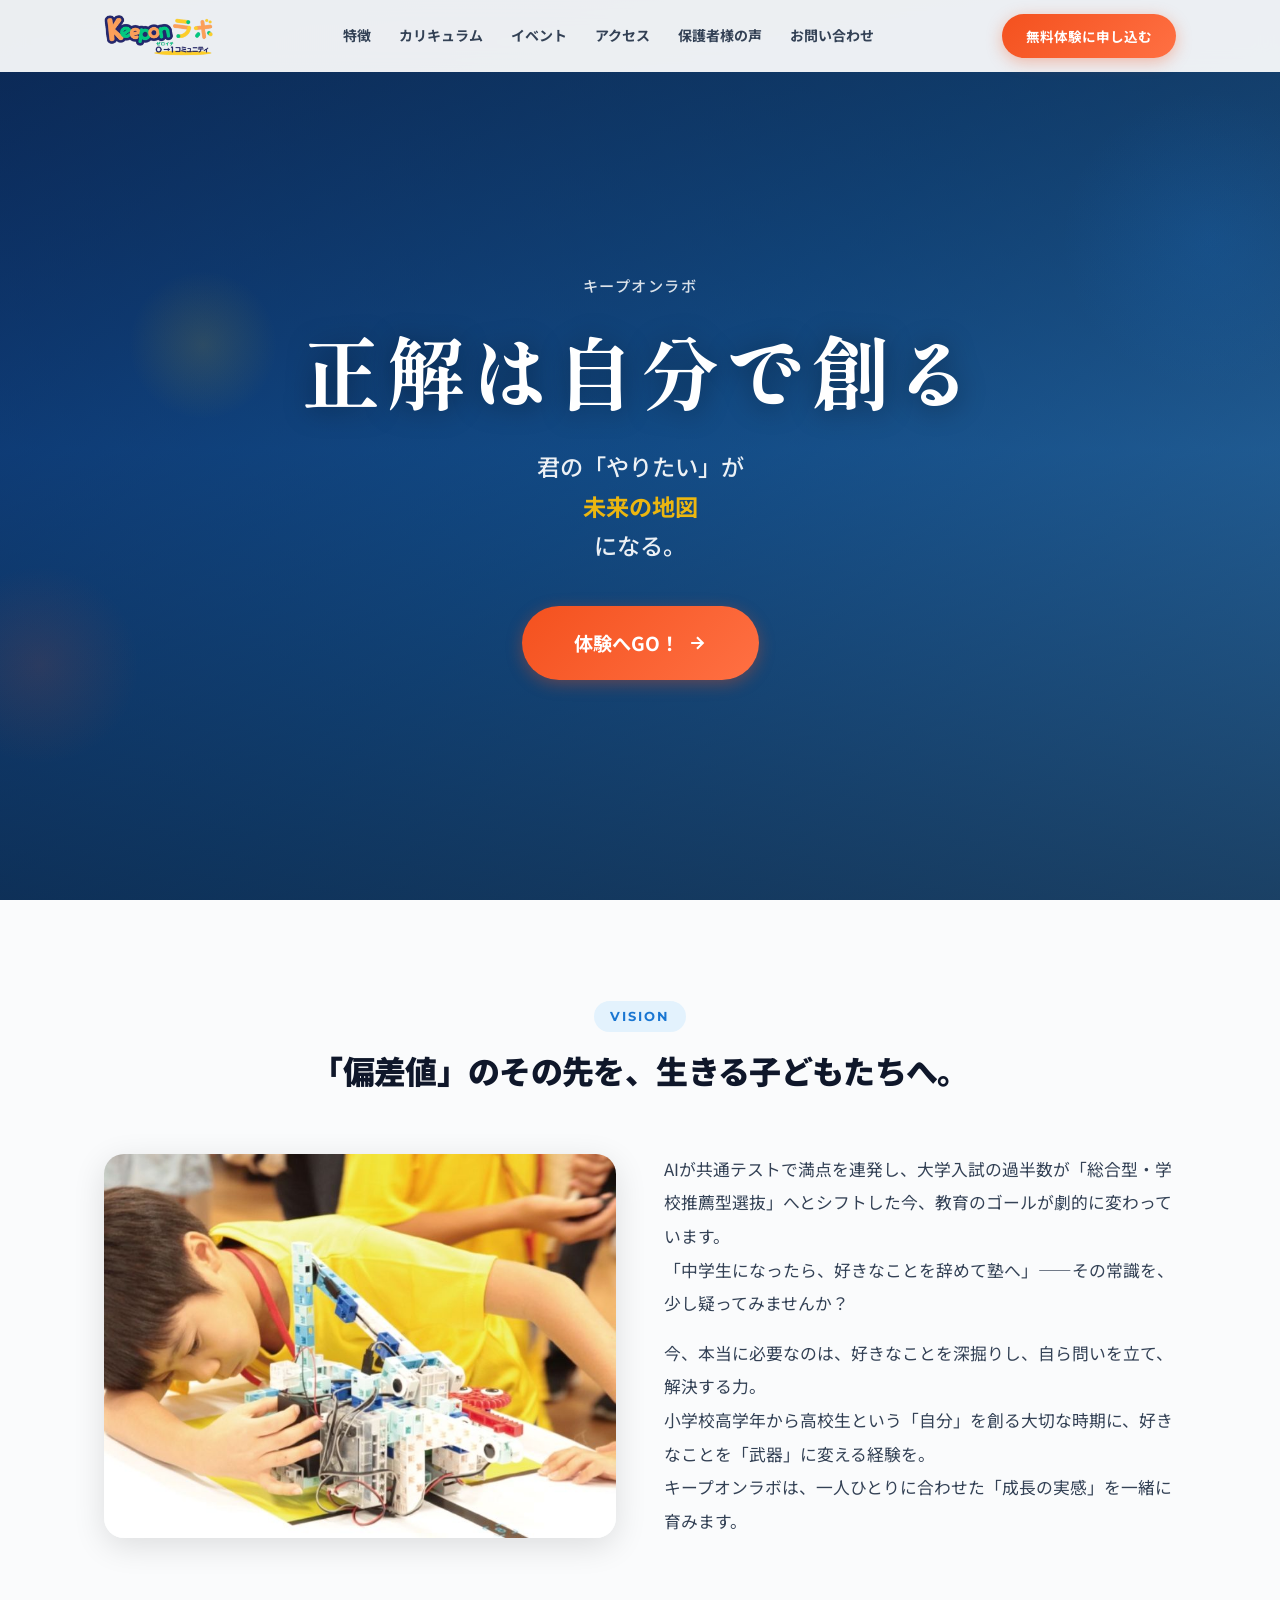
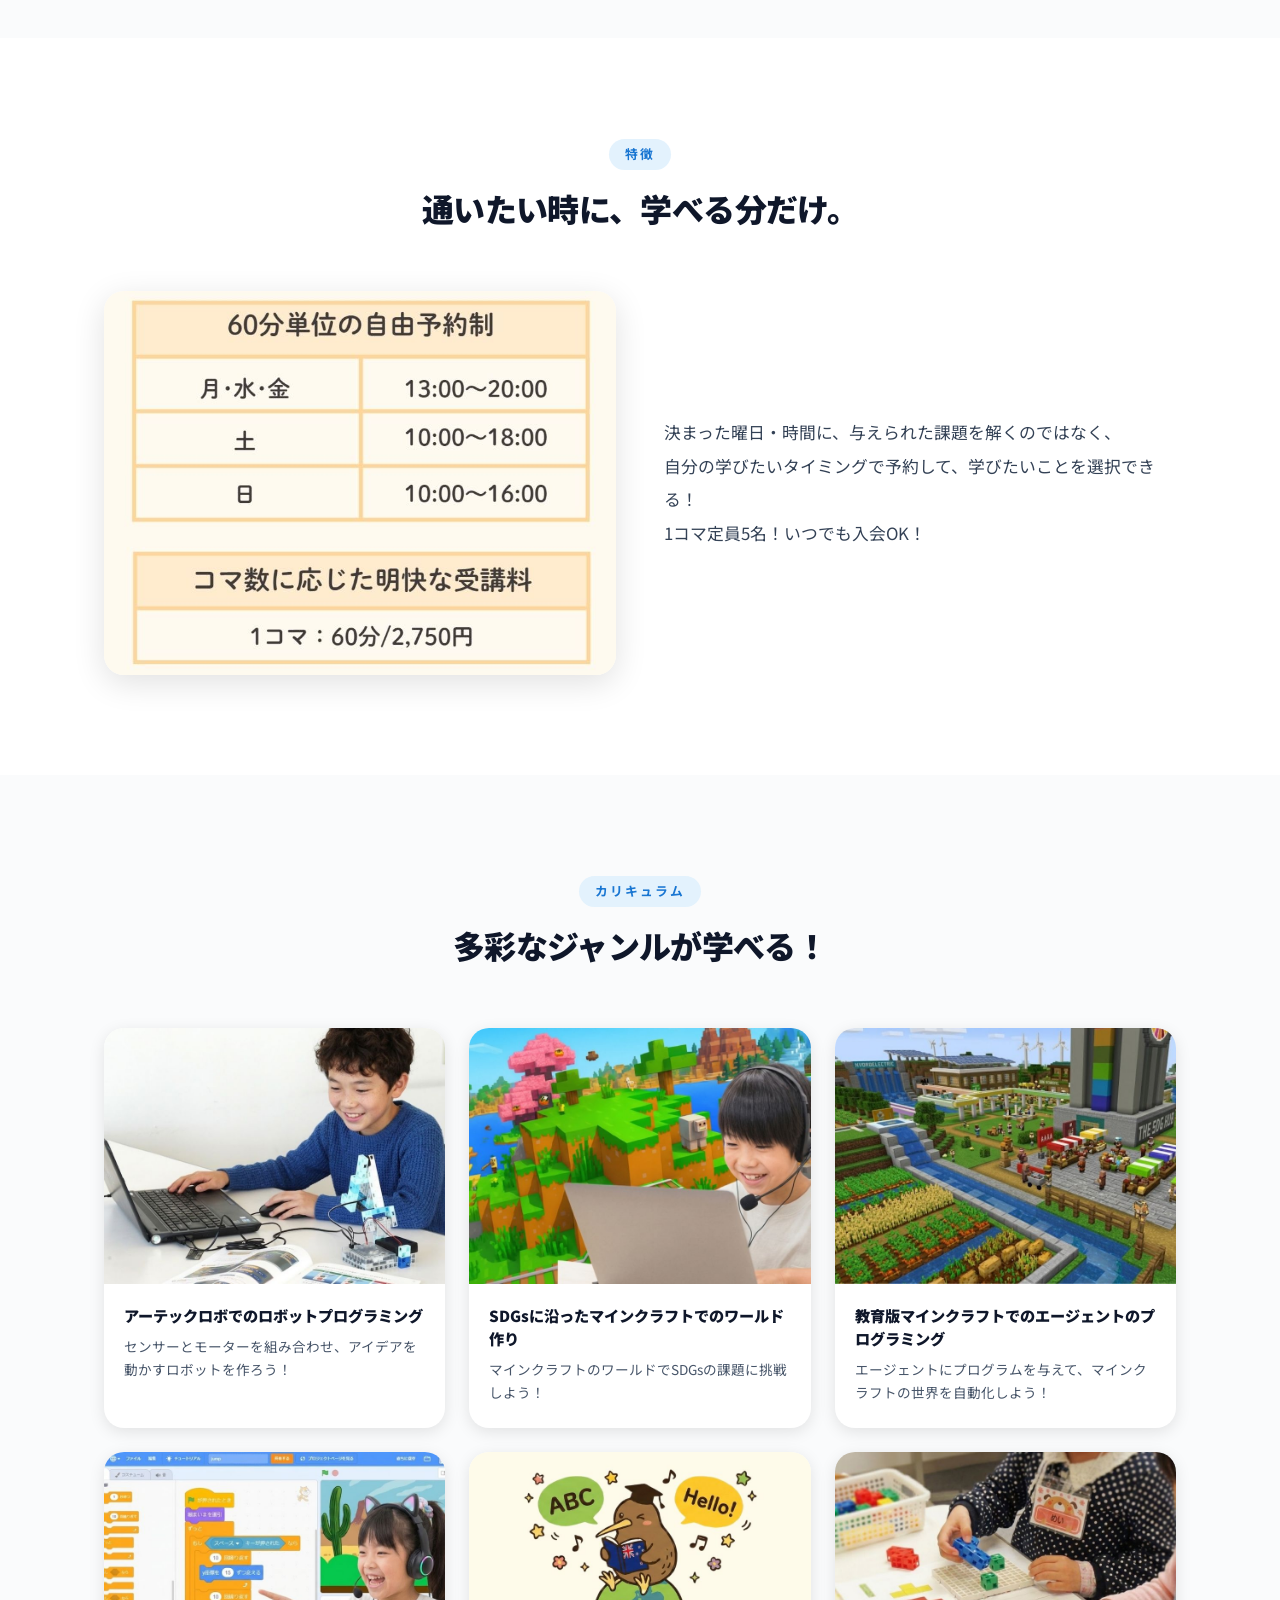
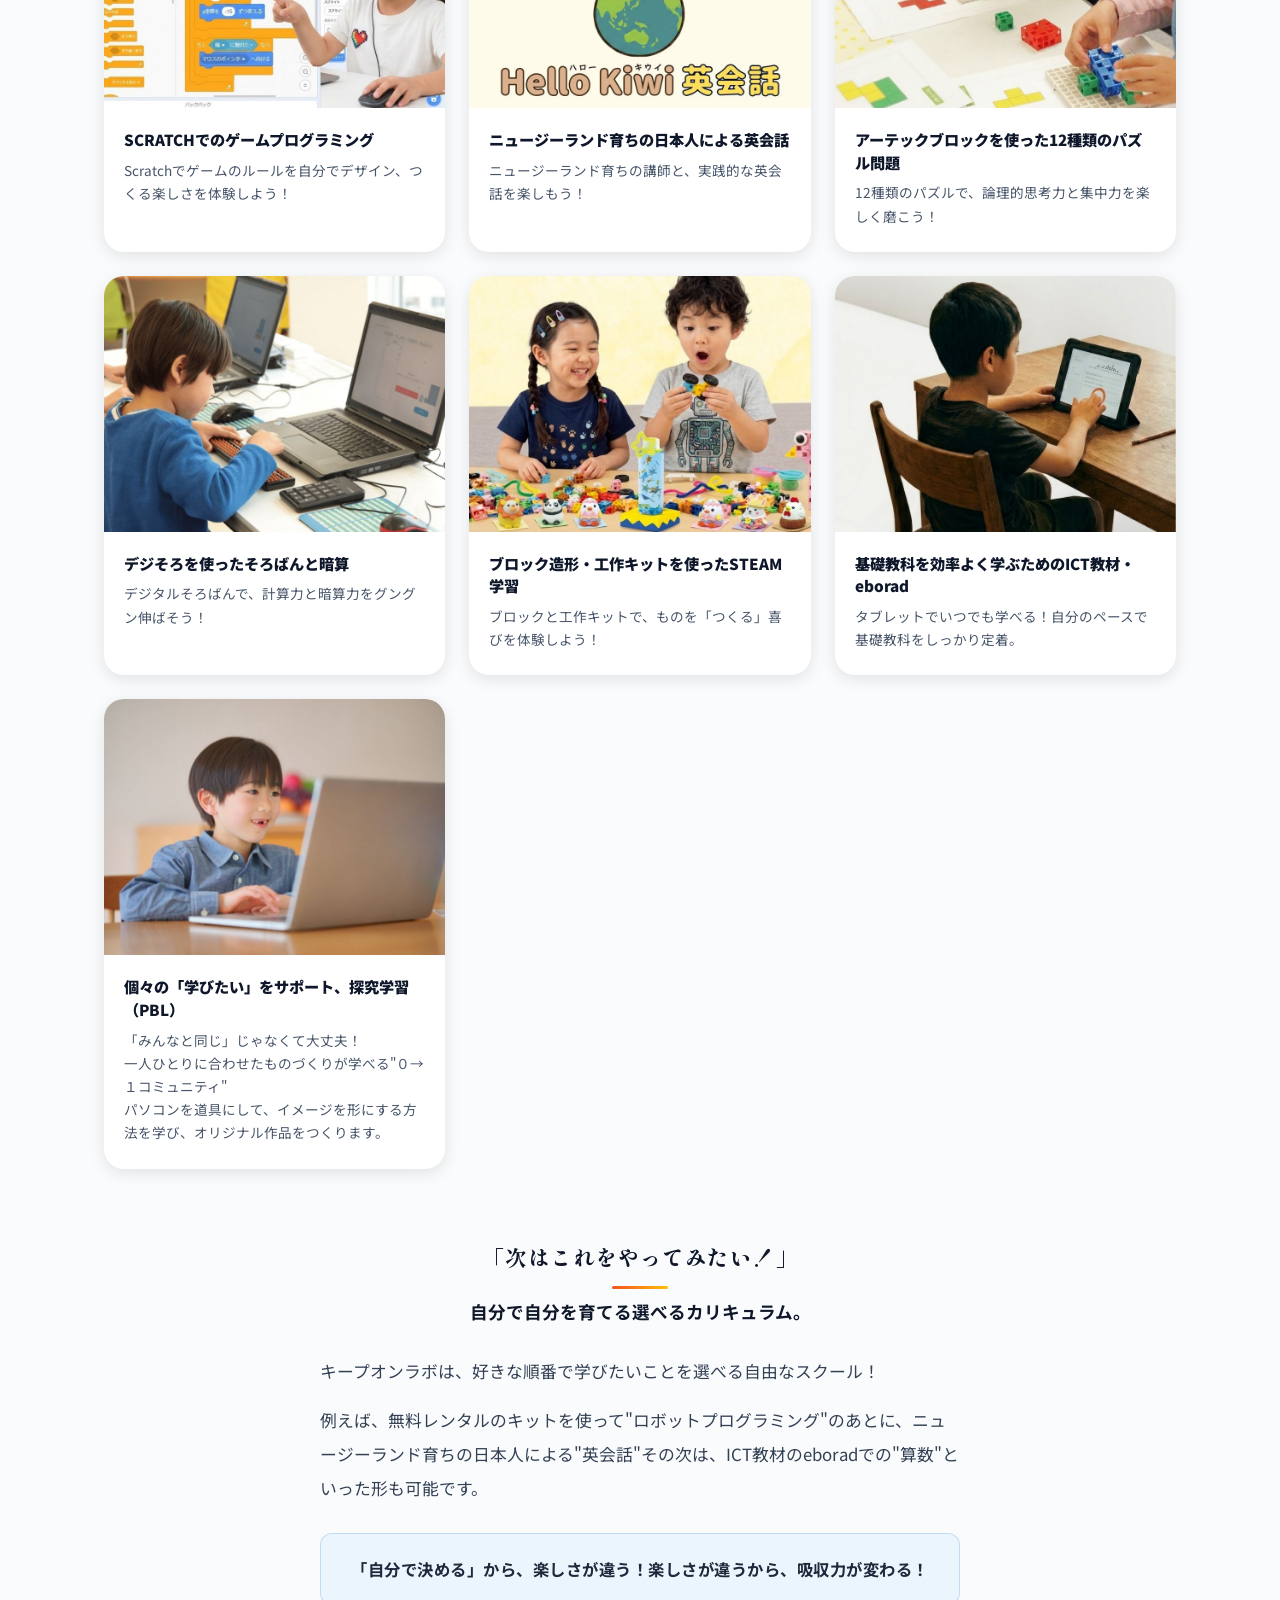
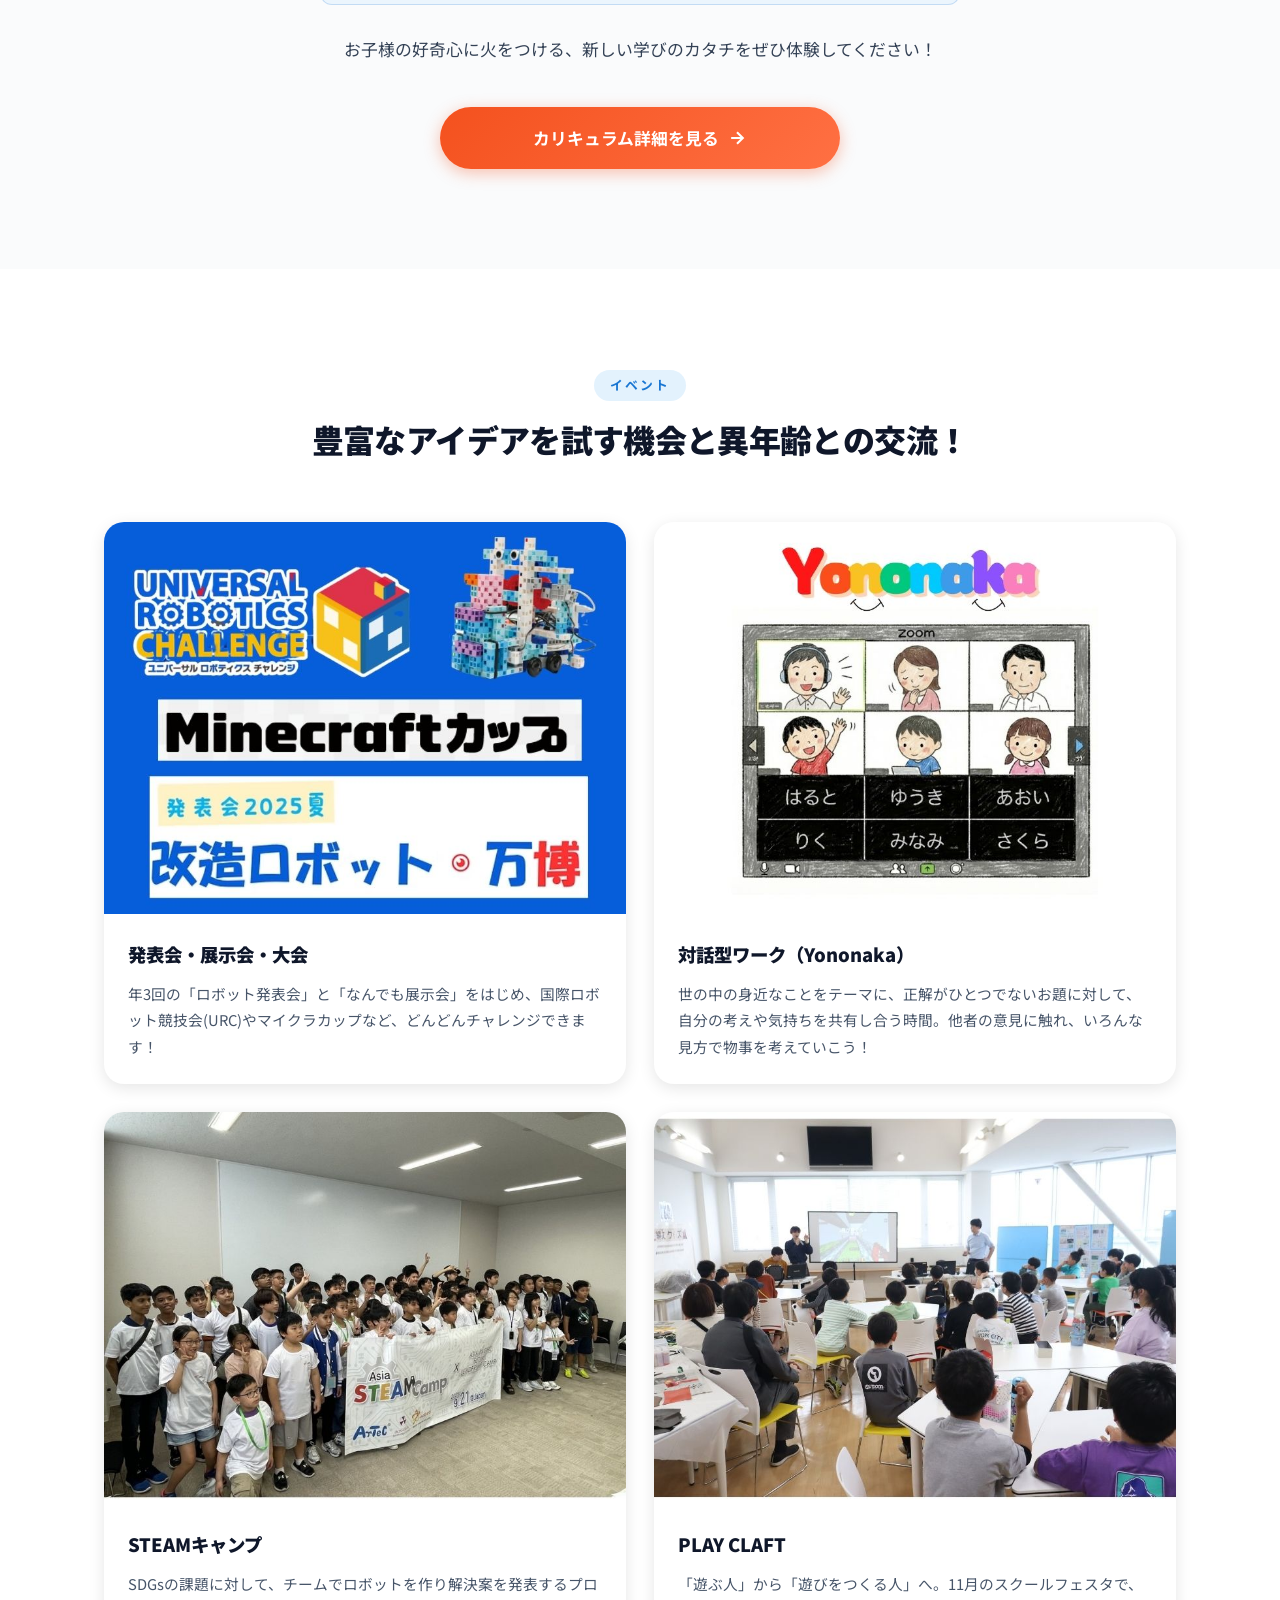
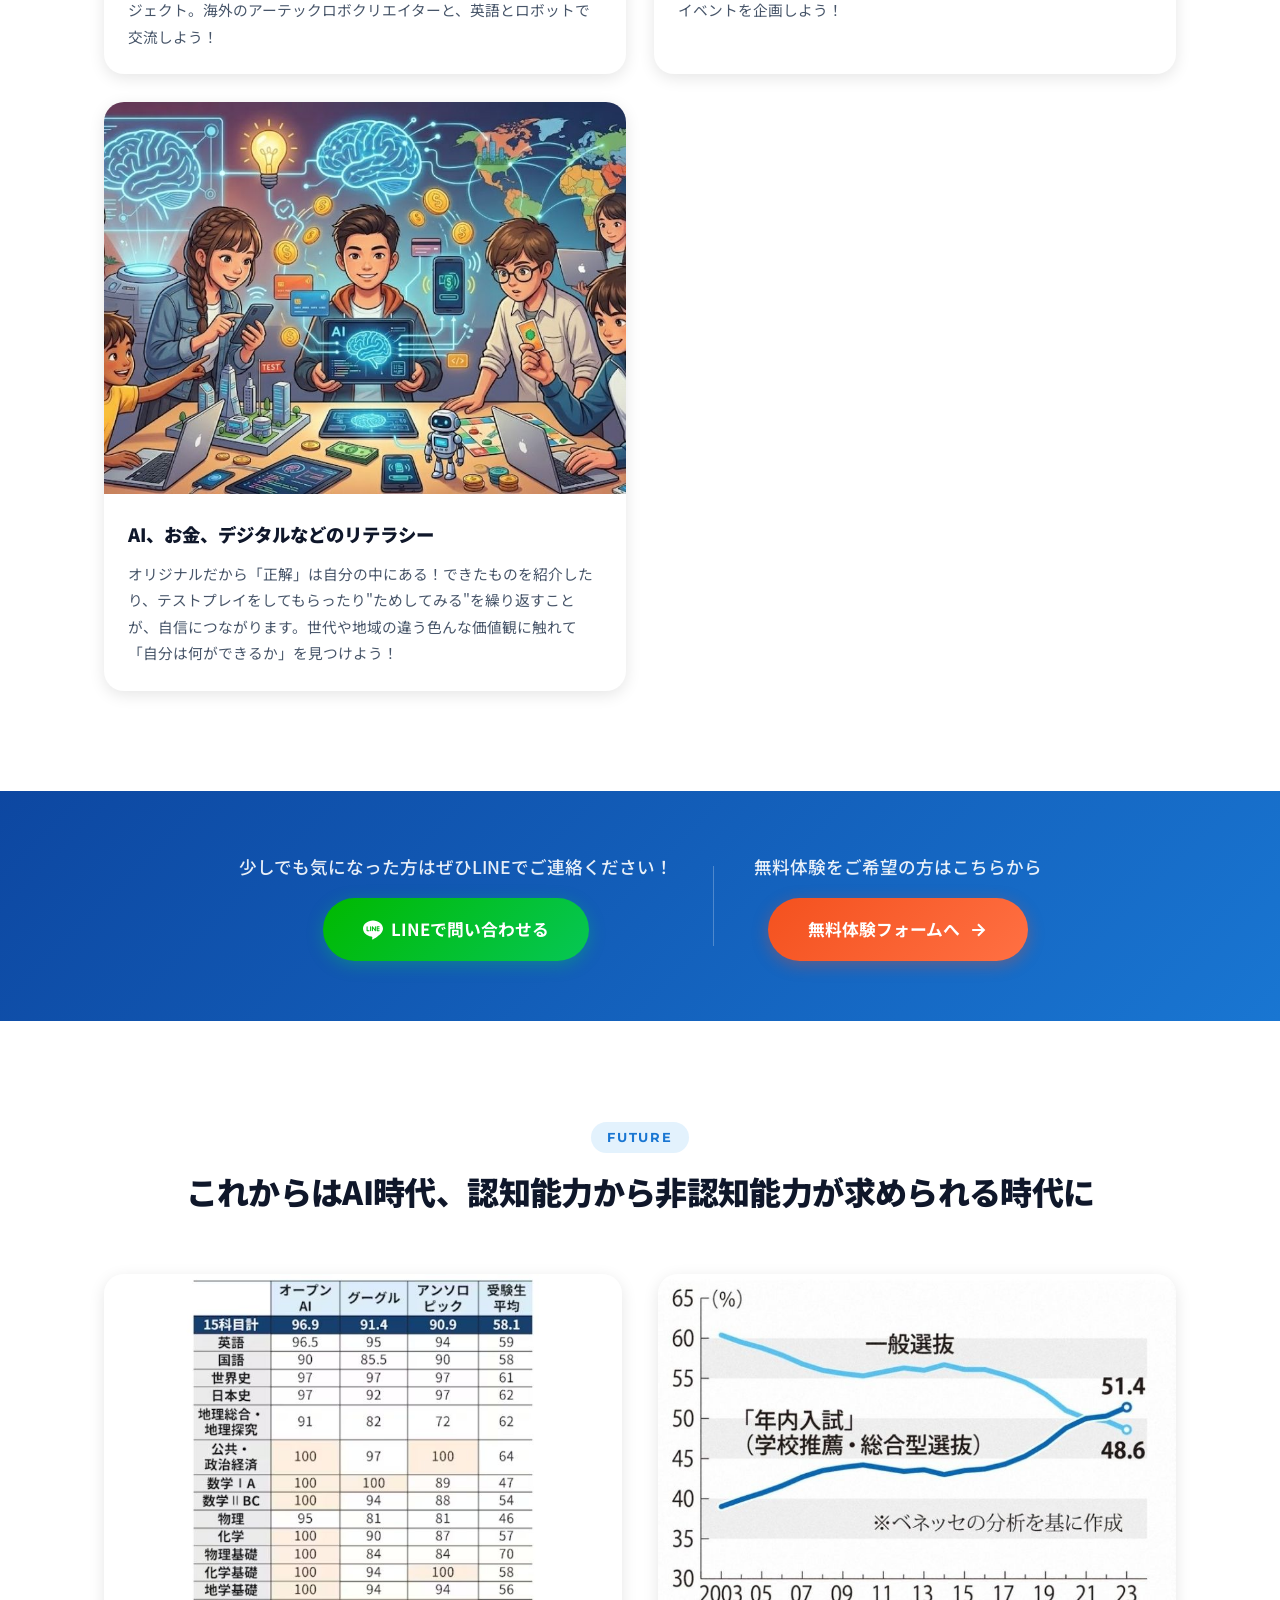
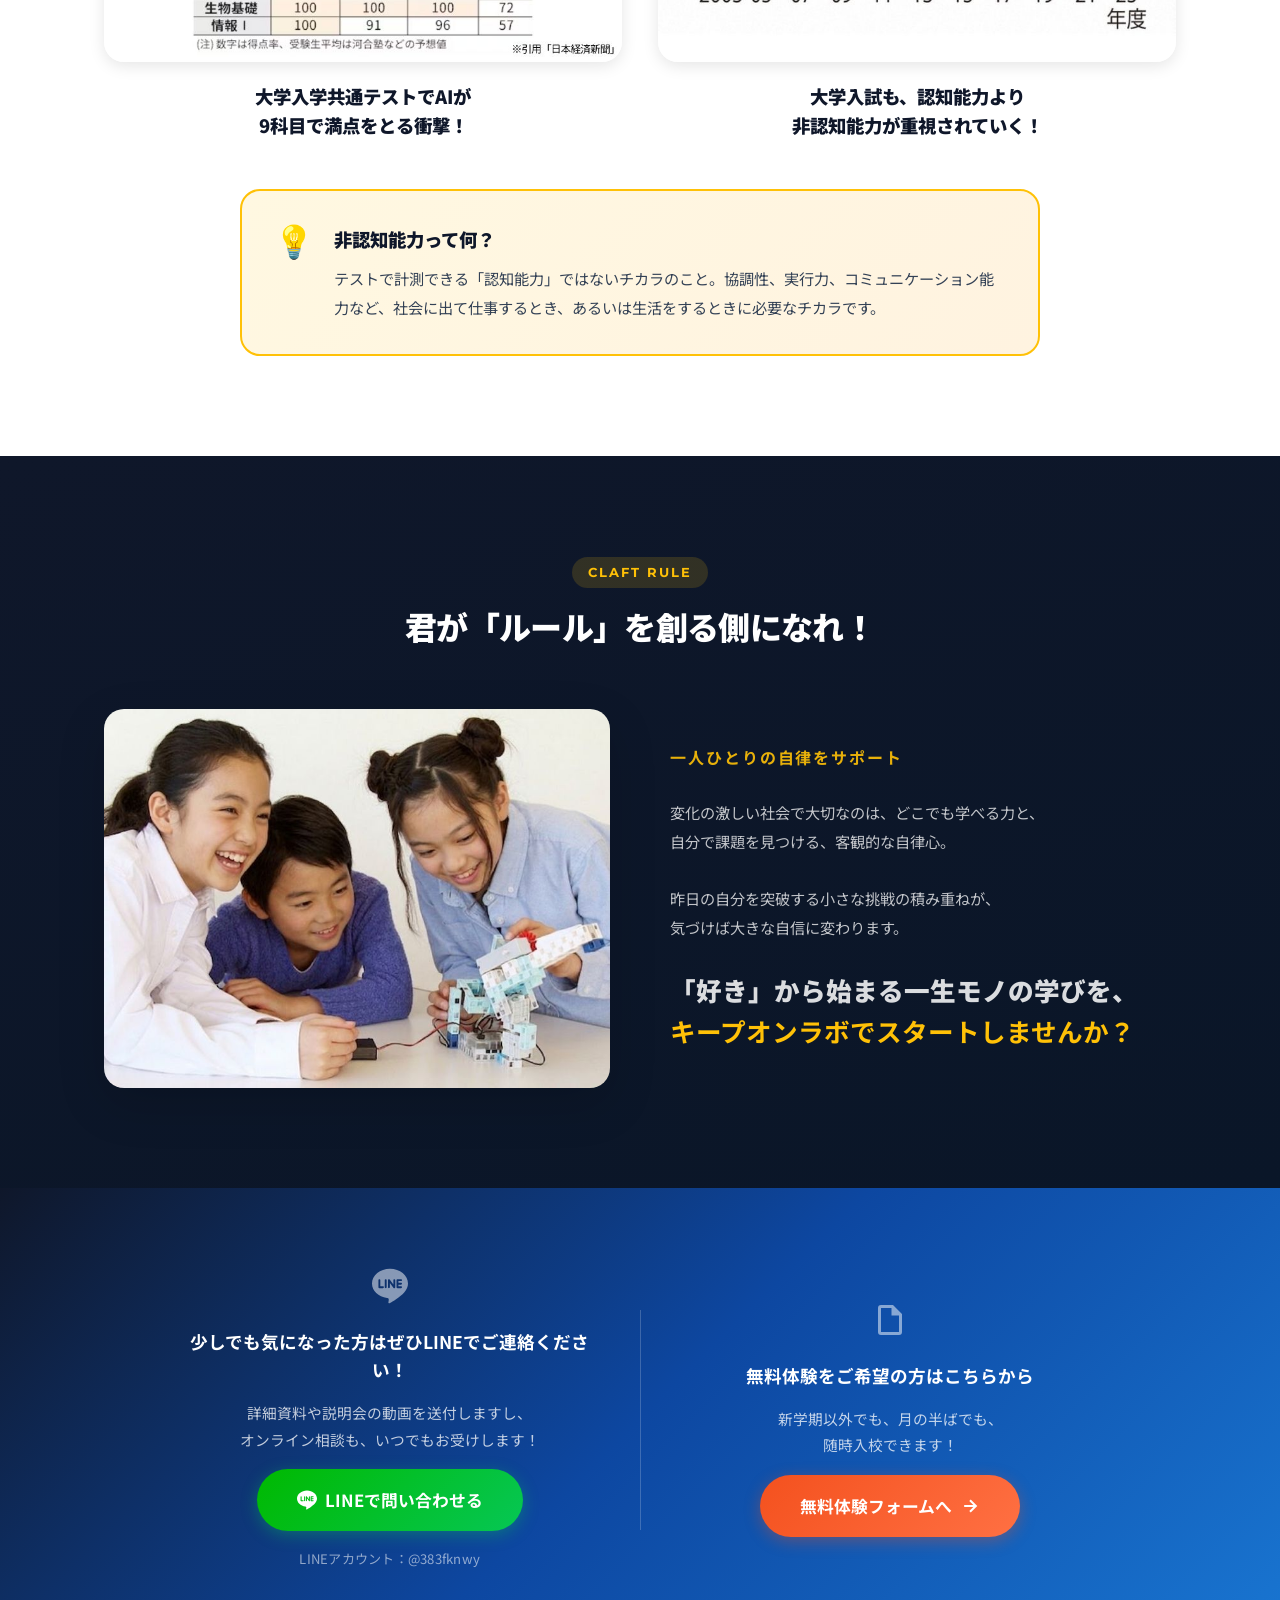
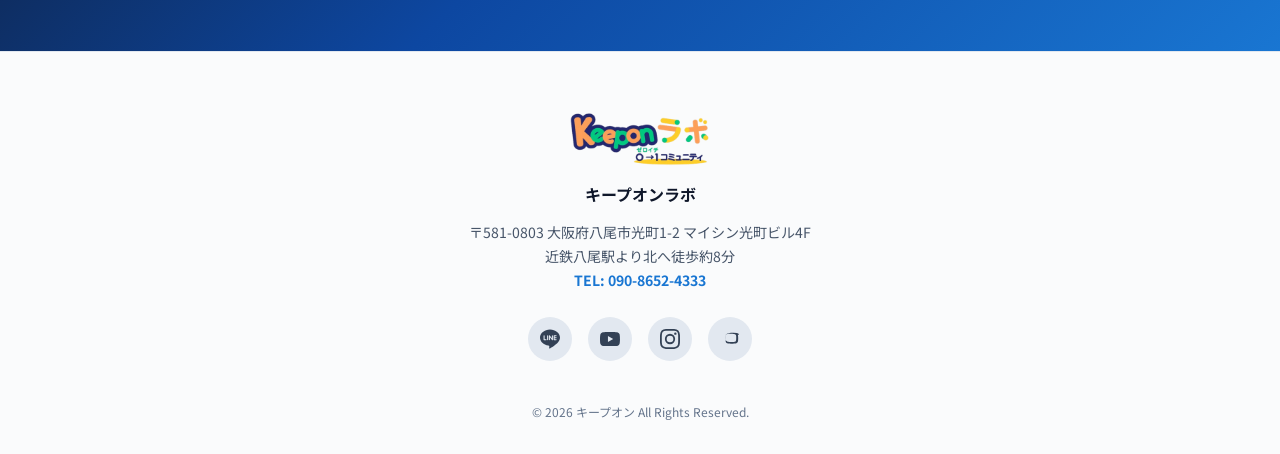
==== index.html @ 84346f0b "ハンバーガーメニュー新設" ====
<!DOCTYPE html>
<html lang="ja">
<head>
  <meta charset="UTF-8">
  <meta name="viewport" content="width=device-width, initial-scale=1.0">
  <title>正解は自分で創る | キープオンラボ</title>
  <meta name="description" content="君の「やりたい」が未来の地図になる。通いたい時に、学べる分だけ。キープオンラボ 大阪府八尾市">
  <meta property="og:title" content="正解は自分で創る | キープオンラボ">
  <meta property="og:description" content="君の「やりたい」が未来の地図になる。通いたい時に、学べる分だけ。">
  <meta property="og:type" content="website">
  <link rel="icon" href="images/favicon.png" type="image/png">
  <link rel="preconnect" href="https://fonts.googleapis.com">
  <link rel="preconnect" href="https://fonts.gstatic.com" crossorigin>
  <link href="https://fonts.googleapis.com/css2?family=Shippori+Mincho+B1:wght@800&family=Montserrat:wght@700;900&family=Noto+Sans+JP:wght@400;500;700;900&display=swap" rel="stylesheet">
  <link rel="stylesheet" href="css/style.css">
</head>
<body>

  <!-- ========== HEADER ========== -->
  <header class="header" id="header">
    <div class="container header__inner">
      <a href="#" class="header__logo">
        <img src="images/logo.png" alt="キープオン" loading="eager">
      </a>
      <nav class="header__nav" aria-label="メインナビゲーション">
        <a href="#features" class="header__nav-link">特徴</a>
        <a href="#curriculum" class="header__nav-link">カリキュラム</a>
        <a href="#events" class="header__nav-link">イベント</a>
        <a href="access.html" class="header__nav-link">アクセス</a>
        <a href="voices.html" class="header__nav-link">保護者様の声</a>
        <a href="#contact" class="header__nav-link">お問い合わせ</a>
      </nav>
      <a href="https://forms.gle/Z9wpCNC2Vy6wp24CA" class="btn btn--cta btn--sm header__cta-pc" target="_blank" rel="noopener">
        無料体験に申し込む
      </a>
      <button class="header__hamburger" aria-label="メニューを開く" aria-expanded="false" aria-controls="mobile-nav">
        <span></span>
        <span></span>
        <span></span>
      </button>
    </div>
  </header>

  <!-- ========== MOBILE NAV ========== -->
  <div class="mobile-nav" id="mobile-nav" aria-hidden="true">
    <div class="mobile-nav__overlay"></div>
    <div class="mobile-nav__drawer">
      <div class="mobile-nav__head">
        <a href="index.html" class="mobile-nav__logo">
          <img src="images/logo.png" alt="キープオン" loading="lazy">
        </a>
        <button class="mobile-nav__close" aria-label="メニューを閉じる">
          <svg viewBox="0 0 24 24" fill="none" stroke="currentColor" stroke-width="2.5" width="20" height="20"><path d="M18 6 6 18M6 6l12 12"/></svg>
        </button>
      </div>
      <nav class="mobile-nav__links" aria-label="モバイルナビゲーション">
        <a href="#features" class="mobile-nav__link">特徴</a>
        <a href="#curriculum" class="mobile-nav__link">カリキュラム</a>
        <a href="#events" class="mobile-nav__link">イベント</a>
        <a href="access.html" class="mobile-nav__link">アクセス</a>
        <a href="voices.html" class="mobile-nav__link">保護者様の声</a>
        <a href="#contact" class="mobile-nav__link">お問い合わせ</a>
      </nav>
      <div class="mobile-nav__cta">
        <a href="https://forms.gle/Z9wpCNC2Vy6wp24CA" class="btn btn--cta" target="_blank" rel="noopener">
          無料体験に申し込む
          <svg class="btn__arrow" viewBox="0 0 24 24" fill="none" stroke="currentColor" stroke-width="2.5"><path d="M5 12h14M12 5l7 7-7 7"/></svg>
        </a>
      </div>
    </div>
  </div>

  <main>

    <!-- ========== HERO ========== -->
    <section class="hero" id="hero">
      <div class="hero__bg">
        <div class="hero__video-wrap">
          <iframe
            src="https://www.youtube.com/embed/c2xZVO6y7kM?autoplay=1&amp;mute=1&amp;loop=1&amp;playlist=c2xZVO6y7kM&amp;controls=0&amp;playsinline=1&amp;rel=0&amp;iv_load_policy=3&amp;disablekb=1&amp;modestbranding=1"
            title="キープオンラボ"
            frameborder="0"
            allow="accelerometer; autoplay; clipboard-write; encrypted-media; gyroscope; picture-in-picture; web-share"
            referrerpolicy="strict-origin-when-cross-origin"
            allowfullscreen
          ></iframe>
        </div>
      </div>
      <div class="hero__overlay"></div>
      <div class="hero__content container">
        <p class="hero__school">キープオンラボ</p>
        <h1 class="hero__title">正解は<br>自分で創る</h1>
        <p class="hero__copy">君の「やりたい」が<br><strong>未来の地図</strong><br>になる。</p>
        <a href="https://forms.gle/Z9wpCNC2Vy6wp24CA" class="btn btn--cta btn--xl" target="_blank" rel="noopener">
          体験へGO！
          <svg class="btn__arrow" viewBox="0 0 24 24" fill="none" stroke="currentColor" stroke-width="2.5"><path d="M5 12h14M12 5l7 7-7 7"/></svg>
        </a>
      </div>
      <div class="hero__deco hero__deco--1"></div>
      <div class="hero__deco hero__deco--2"></div>
      <div class="hero__deco hero__deco--3"></div>
    </section>

    <!-- ========== VISION ========== -->
    <section class="section section--alt vision" id="vision">
      <div class="container">
        <div class="section__header reveal">
          <span class="section__label">Vision</span>
          <h2 class="section__title">「偏差値」のその先を、<br class="sp-only">生きる子どもたちへ。</h2>
        </div>
        <div class="zigzag">
          <div class="zigzag__item reveal">
            <div class="zigzag__img">
              <img src="images/vision-inquiry.jpg" alt="偏差値のその先を生きる子どもたちへ" loading="lazy">
            </div>
            <div class="zigzag__body">
              <p>AIが共通テストで満点を連発し、大学入試の過半数が「総合型・学校推薦型選抜」へとシフトした今、教育のゴールが劇的に変わっています。<br>
                「中学生になったら、好きなことを辞めて塾へ」——その常識を、少し疑ってみませんか？</p>
              <p>今、本当に必要なのは、好きなことを深掘りし、自ら問いを立て、解決する力。<br>
                小学校高学年から高校生という「自分」を創る大切な時期に、好きなことを「武器」に変える経験を。<br>
                キープオンラボは、一人ひとりに合わせた「成長の実感」を一緒に育みます。</p>
            </div>
          </div>
        </div>
      </div>
    </section>

    <!-- ========== FEATURES ========== -->
    <section class="section features" id="features">
      <div class="container">
        <div class="section__header reveal">
          <span class="section__label">特徴</span>
          <h2 class="section__title">通いたい時に、学べる分だけ。</h2>
        </div>
        <div class="zigzag">
          <div class="zigzag__item reveal">
            <div class="zigzag__img">
              <img src="images/feature.jpg" alt="通いたい時に、学べる分だけ。" loading="lazy">
            </div>
            <div class="zigzag__body">
              <p>決まった曜日・時間に、与えられた課題を解くのではなく、<br>
                自分の学びたいタイミングで予約して、学びたいことを選択できる！<br>
                1コマ定員5名！いつでも入会OK！</p>
            </div>
          </div>
        </div>
      </div>
    </section>

    <!-- ========== CURRICULUM ========== -->
    <section class="section section--alt curriculum" id="curriculum">
      <div class="container">
        <div class="section__header reveal">
          <span class="section__label">カリキュラム</span>
          <h2 class="section__title">多彩なジャンルが学べる！</h2>
        </div>
        <div class="curriculum-grid">
          <div class="curriculum-card reveal" data-delay="0">
            <div class="curriculum-card__img">
              <img src="images/curriculum-robot.jpg" alt="アーテックロボでのロボットプログラミング" loading="lazy">
            </div>
            <div class="curriculum-card__body">
              <h3 class="curriculum-card__title">アーテックロボでのロボットプログラミング</h3>
              <p class="curriculum-card__text">センサーとモーターを組み合わせ、アイデアを動かすロボットを作ろう！</p>
            </div>
          </div>
          <div class="curriculum-card reveal" data-delay="80">
            <div class="curriculum-card__img">
              <img src="images/curriculum-minecraftsdgs.jpg" alt="SDGsに沿ったマインクラフトでのワールド作り" loading="lazy">
            </div>
            <div class="curriculum-card__body">
              <h3 class="curriculum-card__title">SDGsに沿ったマインクラフトでのワールド作り</h3>
              <p class="curriculum-card__text">マインクラフトのワールドでSDGsの課題に挑戦しよう！</p>
            </div>
          </div>
          <div class="curriculum-card reveal" data-delay="160">
            <div class="curriculum-card__img">
              <img src="images/curriculum-minecraftprogramming.jpg" alt="教育版マインクラフトでのエージェントのプログラミング" loading="lazy">
            </div>
            <div class="curriculum-card__body">
              <h3 class="curriculum-card__title">教育版マインクラフトでのエージェントのプログラミング</h3>
              <p class="curriculum-card__text">エージェントにプログラムを与えて、マインクラフトの世界を自動化しよう！</p>
            </div>
          </div>
          <div class="curriculum-card reveal" data-delay="0">
            <div class="curriculum-card__img">
              <img src="images/curriculum-scratch.jpg" alt="SCRATCHでのゲームプログラミング" loading="lazy">
            </div>
            <div class="curriculum-card__body">
              <h3 class="curriculum-card__title">SCRATCHでのゲームプログラミング</h3>
              <p class="curriculum-card__text">Scratchでゲームのルールを自分でデザイン、つくる楽しさを体験しよう！</p>
            </div>
          </div>
          <div class="curriculum-card reveal" data-delay="80">
            <div class="curriculum-card__img">
              <img src="images/curriculum-english.jpg" alt="ニュージーランド育ちの日本人による英会話" loading="lazy">
            </div>
            <div class="curriculum-card__body">
              <h3 class="curriculum-card__title">ニュージーランド育ちの日本人による英会話</h3>
              <p class="curriculum-card__text">ニュージーランド育ちの講師と、実践的な英会話を楽しもう！</p>
            </div>
          </div>
          <div class="curriculum-card reveal" data-delay="160">
            <div class="curriculum-card__img">
              <img src="images/curriculum-puzzle.jpg" alt="アーテックブロックを使った12種類のパズル問題" loading="lazy">
            </div>
            <div class="curriculum-card__body">
              <h3 class="curriculum-card__title">アーテックブロックを使った12種類のパズル問題</h3>
              <p class="curriculum-card__text">12種類のパズルで、論理的思考力と集中力を楽しく磨こう！</p>
            </div>
          </div>
          <div class="curriculum-card reveal" data-delay="0">
            <div class="curriculum-card__img">
              <img src="images/curriculum-dejisoro.jpg" alt="デジそろを使ったそろばんと暗算" loading="lazy">
            </div>
            <div class="curriculum-card__body">
              <h3 class="curriculum-card__title">デジそろを使ったそろばんと暗算</h3>
              <p class="curriculum-card__text">デジタルそろばんで、計算力と暗算力をグングン伸ばそう！</p>
            </div>
          </div>
          <div class="curriculum-card reveal" data-delay="80">
            <div class="curriculum-card__img">
              <img src="images/curriculum-steam.jpg" alt="ブロック造形・工作キットを使ったSTEAM学習" loading="lazy">
            </div>
            <div class="curriculum-card__body">
              <h3 class="curriculum-card__title">ブロック造形・工作キットを使ったSTEAM学習</h3>
              <p class="curriculum-card__text">ブロックと工作キットで、ものを「つくる」喜びを体験しよう！</p>
            </div>
          </div>
          <div class="curriculum-card reveal" data-delay="160">
            <div class="curriculum-card__img">
              <img src="images/curriculum-eborad.jpg" alt="基礎教科を効率よく学ぶためのICT教材・eborad" loading="lazy">
            </div>
            <div class="curriculum-card__body">
              <h3 class="curriculum-card__title">基礎教科を効率よく学ぶためのICT教材・eborad</h3>
              <p class="curriculum-card__text">タブレットでいつでも学べる！自分のペースで基礎教科をしっかり定着。</p>
            </div>
          </div>
          <div class="curriculum-card reveal" data-delay="0">
            <div class="curriculum-card__img">
              <img src="images/curriculum-pbl.jpg" alt="探究学習（PBL）" loading="lazy">
            </div>
            <div class="curriculum-card__body">
              <h3 class="curriculum-card__title">個々の「学びたい」をサポート、探究学習（PBL）</h3>
              <p class="curriculum-card__text">「みんなと同じ」じゃなくて大丈夫！<br>一人ひとりに合わせたものづくりが学べる"０→１コミュニティ"<br>パソコンを道具にして、イメージを形にする方法を学び、オリジナル作品をつくります。</p>
            </div>
          </div>
        </div>

        <div class="curriculum-copy reveal">
          <h3 class="curriculum-copy__hook">「次はこれをやってみたい！」</h3>
          <p class="curriculum-copy__lead">自分で自分を育てる選べるカリキュラム。</p>
          <div class="curriculum-copy__body">
            <p>キープオンラボは、好きな順番で学びたいことを選べる自由なスクール！</p>
            <p>例えば、無料レンタルのキットを使って"ロボットプログラミング"のあとに、ニュージーランド育ちの日本人による"英会話"その次は、ICT教材のeboradでの"算数"といった形も可能です。</p>
          </div>
          <p class="curriculum-copy__emphasis">「自分で決める」から、楽しさが違う！楽しさが違うから、吸収力が変わる！</p>
          <p class="curriculum-copy__closing">お子様の好奇心に火をつける、新しい学びのカタチをぜひ体験してください！</p>
          <div class="curriculum-copy__cta">
            <a href="https://keepon.work/course" class="btn btn--cta btn--lg" target="_blank" rel="noopener">
              カリキュラム詳細を見る
              <svg class="btn__arrow" viewBox="0 0 24 24" fill="none" stroke="currentColor" stroke-width="2.5"><path d="M5 12h14M12 5l7 7-7 7"/></svg>
            </a>
          </div>
        </div>
      </div>
    </section>

    <!-- ========== EVENTS ========== -->
    <section class="section events" id="events">
      <div class="container">
        <div class="section__header reveal">
          <span class="section__label">イベント</span>
          <h2 class="section__title">豊富なアイデアを試す機会と<br class="sp-only">異年齢との交流！</h2>
        </div>
        <div class="events__grid">
          <a href="https://www.keeponlearning.fun/event" class="event-card reveal" data-delay="0" target="_blank" rel="noopener">
            <div class="event-card__img">
              <img src="images/event-presentation.jpg" alt="発表会・展示会・大会" loading="lazy">
            </div>
            <div class="event-card__body">
              <h3 class="event-card__title">発表会・展示会・大会</h3>
              <p class="event-card__text">年3回の「ロボット発表会」と「なんでも展示会」をはじめ、国際ロボット競技会(URC)やマイクラカップなど、どんどんチャレンジできます！</p>
            </div>
          </a>
          <a href="https://claft-hp.vercel.app/yononaka" class="event-card reveal" data-delay="100" target="_blank" rel="noopener">
            <div class="event-card__img">
              <img src="images/event-yononaka.jpg" alt="対話型ワーク（Yononaka）" loading="lazy">
            </div>
            <div class="event-card__body">
              <h3 class="event-card__title">対話型ワーク（Yononaka）</h3>
              <p class="event-card__text">世の中の身近なことをテーマに、正解がひとつでないお題に対して、自分の考えや気持ちを共有し合う時間。他者の意見に触れ、いろんな見方で物事を考えていこう！</p>
            </div>
          </a>
          <a href="https://claft-hp.vercel.app/asia-steam-camp" class="event-card reveal" data-delay="200" target="_blank" rel="noopener">
            <div class="event-card__img">
              <img src="images/event-steam.jpg" alt="STEAMキャンプ" loading="lazy">
            </div>
            <div class="event-card__body">
              <h3 class="event-card__title">STEAMキャンプ</h3>
              <p class="event-card__text">SDGsの課題に対して、チームでロボットを作り解決案を発表するプロジェクト。海外のアーテックロボクリエイターと、英語とロボットで交流しよう！</p>
            </div>
          </a>
          <a href="https://claft-hp.vercel.app/play-claft" class="event-card reveal" data-delay="300" target="_blank" rel="noopener">
            <div class="event-card__img">
              <img src="images/event-playclaft.jpg" alt="PLAY CLAFT" loading="lazy">
            </div>
            <div class="event-card__body">
              <h3 class="event-card__title">PLAY CLAFT</h3>
              <p class="event-card__text">「遊ぶ人」から「遊びをつくる人」へ。11月のスクールフェスタで、イベントを企画しよう！</p>
            </div>
          </a>
          <a href="#" class="event-card reveal" data-delay="400" target="_blank" rel="noopener">
            <div class="event-card__img">
              <img src="images/event-literacy.jpg" alt="AI、お金、デジタルなどのリテラシー" loading="lazy">
            </div>
            <div class="event-card__body">
              <h3 class="event-card__title">AI、お金、デジタルなどのリテラシー</h3>
              <p class="event-card__text">オリジナルだから「正解」は自分の中にある！できたものを紹介したり、テストプレイをしてもらったり"ためしてみる"を繰り返すことが、自信につながります。世代や地域の違う色んな価値観に触れて「自分は何ができるか」を見つけよう！</p>
            </div>
          </a>
        </div>
      </div>
    </section>

    <!-- ========== CTA BANNER 1 ========== -->
    <section class="cta-banner">
      <div class="container cta-banner__inner--simple">
        <div class="cta-simple__item">
          <p class="cta-banner__text">少しでも気になった方はぜひLINEでご連絡ください！</p>
          <a href="https://lin.ee/8HKUfVz" class="btn btn--line btn--lg" target="_blank" rel="noopener">
            <svg width="20" height="20" viewBox="0 0 24 24" fill="currentColor"><path d="M19.365 9.863c.349 0 .63.285.63.631 0 .345-.281.63-.63.63H17.61v1.125h1.755c.349 0 .63.283.63.63 0 .344-.281.629-.63.629h-2.386c-.345 0-.627-.285-.627-.629V8.108c0-.345.282-.63.63-.63h2.386c.346 0 .627.285.627.63 0 .349-.281.63-.63.63H17.61v1.125h1.755zm-3.855 3.016c0 .27-.174.51-.432.596-.064.021-.133.031-.199.031-.211 0-.391-.09-.51-.25l-2.443-3.317v2.94c0 .344-.279.629-.631.629-.346 0-.626-.285-.626-.629V8.108c0-.27.173-.51.43-.595.06-.023.136-.033.194-.033.195 0 .375.104.495.254l2.462 3.33V8.108c0-.345.282-.63.63-.63.345 0 .63.285.63.63v4.771zm-5.741 0c0 .344-.282.629-.631.629-.345 0-.627-.285-.627-.629V8.108c0-.345.282-.63.63-.63.346 0 .628.285.628.63v4.771zm-2.466.629H4.917c-.345 0-.63-.285-.63-.629V8.108c0-.345.285-.63.63-.63.348 0 .63.285.63.63v4.141h1.756c.348 0 .629.283.629.63 0 .344-.282.629-.629.629M24 10.314C24 4.943 18.615.572 12 .572S0 4.943 0 10.314c0 4.811 4.27 8.842 10.035 9.608.391.082.923.258 1.058.59.12.301.079.766.038 1.08l-.164 1.02c-.045.301-.24 1.186 1.049.645 1.291-.539 6.916-4.078 9.436-6.975C23.176 14.393 24 12.458 24 10.314"/></svg>
            LINEで問い合わせる
          </a>
        </div>
        <div class="cta-simple__divider"></div>
        <div class="cta-simple__item">
          <p class="cta-banner__text">無料体験をご希望の方はこちらから</p>
          <a href="https://forms.gle/Z9wpCNC2Vy6wp24CA" class="btn btn--cta btn--lg" target="_blank" rel="noopener">
            無料体験フォームへ
            <svg class="btn__arrow" viewBox="0 0 24 24" fill="none" stroke="currentColor" stroke-width="2.5"><path d="M5 12h14M12 5l7 7-7 7"/></svg>
          </a>
        </div>
      </div>
    </section>

    <!-- ========== AI ERA ========== -->
    <section class="section ai-era" id="ai-era">
      <div class="container">
        <div class="section__header reveal">
          <span class="section__label">Future</span>
          <h2 class="section__title">これからはAI時代、<br class="sp-only">認知能力から非認知能力が<br class="sp-only">求められる時代に</h2>
        </div>
        <div class="ai-era__blocks">
          <div class="ai-era__block reveal">
            <div class="ai-era__img">
              <img src="images/ai-test.jpg" alt="大学入学共通テストでAIが9科目で満点" loading="lazy">
            </div>
            <h3 class="ai-era__heading">大学入学共通テストでAIが<br>9科目で満点をとる衝撃！</h3>
          </div>
          <div class="ai-era__block reveal">
            <div class="ai-era__img">
              <img src="images/ai-entrance.jpg" alt="大学入試と非認知能力" loading="lazy">
            </div>
            <h3 class="ai-era__heading">大学入試も、認知能力より<br>非認知能力が重視されていく！</h3>
          </div>
        </div>
        <div class="callout reveal">
          <div class="callout__icon">💡</div>
          <div class="callout__body">
            <h3 class="callout__title">非認知能力って何？</h3>
            <p class="callout__text">テストで計測できる「認知能力」ではないチカラのこと。協調性、実行力、コミュニケーション能力など、社会に出て仕事するとき、あるいは生活をするときに必要なチカラです。</p>
          </div>
        </div>
      </div>
    </section>

    <!-- ========== CLAFT RULE ========== -->
    <section class="section section--dark claft-rule" id="claft-rule">
      <div class="container">
        <div class="section__header reveal">
          <span class="section__label section__label--light">Claft Rule</span>
          <h2 class="section__title section__title--light">君が「ルール」を創る側になれ！</h2>
        </div>
        <div class="claft-rule__inner">
          <div class="claft-rule__img reveal">
            <img src="images/makerules.jpg" alt="君がルールを創る側になれ" loading="lazy">
          </div>
          <div class="claft-rule__text reveal" data-delay="150">
            <p class="claft-rule__subtitle">一人ひとりの自律をサポート</p>
            <p class="claft-rule__body">変化の激しい社会で大切なのは、どこでも学べる力と、<br>自分で課題を見つける、客観的な自律心。</p>
            <p class="claft-rule__body">昨日の自分を突破する小さな挑戦の積み重ねが、<br>気づけば大きな自信に変わります。</p>
            <p>「好き」から始まる一生モノの学びを、<br><strong>キープオンラボでスタートしませんか？</strong></p>
          </div>
        </div>
      </div>
    </section>

    <!-- ========== CONTACT ========== -->
    <section class="cta-banner cta-banner--final cta-banner--trial" id="contact">
      <div class="container cta-banner__inner--trial">
        <div class="trial-block reveal">
          <div class="trial-block__icon">
            <svg viewBox="0 0 24 24" fill="currentColor" width="36" height="36"><path d="M19.365 9.863c.349 0 .63.285.63.631 0 .345-.281.63-.63.63H17.61v1.125h1.755c.349 0 .63.283.63.63 0 .344-.281.629-.63.629h-2.386c-.345 0-.627-.285-.627-.629V8.108c0-.345.282-.63.63-.63h2.386c.346 0 .627.285.627.63 0 .349-.281.63-.63.63H17.61v1.125h1.755zm-3.855 3.016c0 .27-.174.51-.432.596-.064.021-.133.031-.199.031-.211 0-.391-.09-.51-.25l-2.443-3.317v2.94c0 .344-.279.629-.631.629-.346 0-.626-.285-.626-.629V8.108c0-.27.173-.51.43-.595.06-.023.136-.033.194-.033.195 0 .375.104.495.254l2.462 3.33V8.108c0-.345.282-.63.63-.63.345 0 .63.285.63.63v4.771zm-5.741 0c0 .344-.282.629-.631.629-.345 0-.627-.285-.627-.629V8.108c0-.345.282-.63.63-.63.346 0 .628.285.628.63v4.771zm-2.466.629H4.917c-.345 0-.63-.285-.63-.629V8.108c0-.345.285-.63.63-.63.348 0 .63.285.63.63v4.141h1.756c.348 0 .629.283.629.63 0 .344-.282.629-.629.629M24 10.314C24 4.943 18.615.572 12 .572S0 4.943 0 10.314c0 4.811 4.27 8.842 10.035 9.608.391.082.923.258 1.058.59.12.301.079.766.038 1.08l-.164 1.02c-.045.301-.24 1.186 1.049.645 1.291-.539 6.916-4.078 9.436-6.975C23.176 14.393 24 12.458 24 10.314"/></svg>
          </div>
          <h3 class="trial-block__title">少しでも気になった方はぜひLINEでご連絡ください！</h3>
          <p class="trial-block__text">詳細資料や説明会の動画を送付しますし、<br>オンライン相談も、いつでもお受けします！</p>
          <a href="https://lin.ee/8HKUfVz" class="btn btn--line btn--lg" target="_blank" rel="noopener">
            <svg width="20" height="20" viewBox="0 0 24 24" fill="currentColor"><path d="M19.365 9.863c.349 0 .63.285.63.631 0 .345-.281.63-.63.63H17.61v1.125h1.755c.349 0 .63.283.63.63 0 .344-.281.629-.63.629h-2.386c-.345 0-.627-.285-.627-.629V8.108c0-.345.282-.63.63-.63h2.386c.346 0 .627.285.627.63 0 .349-.281.63-.63.63H17.61v1.125h1.755zm-3.855 3.016c0 .27-.174.51-.432.596-.064.021-.133.031-.199.031-.211 0-.391-.09-.51-.25l-2.443-3.317v2.94c0 .344-.279.629-.631.629-.346 0-.626-.285-.626-.629V8.108c0-.27.173-.51.43-.595.06-.023.136-.033.194-.033.195 0 .375.104.495.254l2.462 3.33V8.108c0-.345.282-.63.63-.63.345 0 .63.285.63.63v4.771zm-5.741 0c0 .344-.282.629-.631.629-.345 0-.627-.285-.627-.629V8.108c0-.345.282-.63.63-.63.346 0 .628.285.628.63v4.771zm-2.466.629H4.917c-.345 0-.63-.285-.63-.629V8.108c0-.345.285-.63.63-.63.348 0 .63.285.63.63v4.141h1.756c.348 0 .629.283.629.63 0 .344-.282.629-.629.629M24 10.314C24 4.943 18.615.572 12 .572S0 4.943 0 10.314c0 4.811 4.27 8.842 10.035 9.608.391.082.923.258 1.058.59.12.301.079.766.038 1.08l-.164 1.02c-.045.301-.24 1.186 1.049.645 1.291-.539 6.916-4.078 9.436-6.975C23.176 14.393 24 12.458 24 10.314"/></svg>
            LINEで問い合わせる
          </a>
          <p class="trial-block__note">LINEアカウント：@383fknwy</p>
        </div>
        <div class="trial-divider"></div>
        <div class="trial-block reveal" data-delay="150">
          <div class="trial-block__icon">
            <svg viewBox="0 0 24 24" fill="currentColor" width="36" height="36"><path d="M14 2H6a2 2 0 0 0-2 2v16a2 2 0 0 0 2 2h12a2 2 0 0 0 2-2V8l-6-6zm4 18H6V4h7v5h5v11z"/></svg>
          </div>
          <h3 class="trial-block__title">無料体験をご希望の方はこちらから</h3>
          <p class="trial-block__text">新学期以外でも、月の半ばでも、<br>随時入校できます！</p>
          <a href="https://forms.gle/Z9wpCNC2Vy6wp24CA" class="btn btn--cta btn--lg" target="_blank" rel="noopener">
            無料体験フォームへ
            <svg class="btn__arrow" viewBox="0 0 24 24" fill="none" stroke="currentColor" stroke-width="2.5"><path d="M5 12h14M12 5l7 7-7 7"/></svg>
          </a>
        </div>
      </div>
    </section>

  </main>

  <!-- ========== FOOTER ========== -->
  <footer class="footer">
    <div class="container footer__inner">
      <div class="footer__brand">
        <img src="images/logo.png" alt="キープオンラボ" class="footer__logo" loading="lazy">
        <p class="footer__name">キープオンラボ</p>
        <address class="footer__address">
          〒581-0803 大阪府八尾市光町1-2 マイシン光町ビル4F<br>
          近鉄八尾駅より北へ徒歩約8分<br>
          <a href="tel:09086524333" class="footer__tel">TEL: 090-8652-4333</a>
        </address>
      </div>
      <div class="footer__sns">
        <a href="https://lin.ee/8HKUfVz" class="footer__sns-link" target="_blank" rel="noopener" aria-label="LINE">
          <svg viewBox="0 0 24 24" fill="currentColor"><path d="M19.365 9.863c.349 0 .63.285.63.631 0 .345-.281.63-.63.63H17.61v1.125h1.755c.349 0 .63.283.63.63 0 .344-.281.629-.63.629h-2.386c-.345 0-.627-.285-.627-.629V8.108c0-.345.282-.63.63-.63h2.386c.346 0 .627.285.627.63 0 .349-.281.63-.63.63H17.61v1.125h1.755zm-3.855 3.016c0 .27-.174.51-.432.596-.064.021-.133.031-.199.031-.211 0-.391-.09-.51-.25l-2.443-3.317v2.94c0 .344-.279.629-.631.629-.346 0-.626-.285-.626-.629V8.108c0-.27.173-.51.43-.595.06-.023.136-.033.194-.033.195 0 .375.104.495.254l2.462 3.33V8.108c0-.345.282-.63.63-.63.345 0 .63.285.63.63v4.771zm-5.741 0c0 .344-.282.629-.631.629-.345 0-.627-.285-.627-.629V8.108c0-.345.282-.63.63-.63.346 0 .628.285.628.63v4.771zm-2.466.629H4.917c-.345 0-.63-.285-.63-.629V8.108c0-.345.285-.63.63-.63.348 0 .63.285.63.63v4.141h1.756c.348 0 .629.283.629.63 0 .344-.282.629-.629.629M24 10.314C24 4.943 18.615.572 12 .572S0 4.943 0 10.314c0 4.811 4.27 8.842 10.035 9.608.391.082.923.258 1.058.59.12.301.079.766.038 1.08l-.164 1.02c-.045.301-.24 1.186 1.049.645 1.291-.539 6.916-4.078 9.436-6.975C23.176 14.393 24 12.458 24 10.314"/></svg>
        </a>
        <a href="https://www.youtube.com/@roboprofun" class="footer__sns-link" target="_blank" rel="noopener" aria-label="YouTube">
          <svg viewBox="0 0 24 24" fill="currentColor"><path d="M23.498 6.186a3.016 3.016 0 0 0-2.122-2.136C19.505 3.545 12 3.545 12 3.545s-7.505 0-9.377.505A3.017 3.017 0 0 0 .502 6.186C0 8.07 0 12 0 12s0 3.93.502 5.814a3.016 3.016 0 0 0 2.122 2.136c1.871.505 9.376.505 9.376.505s7.505 0 9.377-.505a3.015 3.015 0 0 0 2.122-2.136C24 15.93 24 12 24 12s0-3.93-.502-5.814zM9.545 15.568V8.432L15.818 12l-6.273 3.568z"/></svg>
        </a>
        <a href="https://www.instagram.com/keepon.labo" class="footer__sns-link" target="_blank" rel="noopener" aria-label="Instagram">
          <svg viewBox="0 0 24 24" fill="currentColor"><path d="M12 2.163c3.204 0 3.584.012 4.85.07 3.252.148 4.771 1.691 4.919 4.919.058 1.265.069 1.645.069 4.849 0 3.205-.012 3.584-.069 4.849-.149 3.225-1.664 4.771-4.919 4.919-1.266.058-1.644.07-4.85.07-3.204 0-3.584-.012-4.849-.07-3.26-.149-4.771-1.699-4.919-4.92-.058-1.265-.07-1.644-.07-4.849 0-3.204.013-3.583.07-4.849.149-3.227 1.664-4.771 4.919-4.919 1.266-.057 1.645-.069 4.849-.069zM12 0C8.741 0 8.333.014 7.053.072 2.695.272.273 2.69.073 7.052.014 8.333 0 8.741 0 12c0 3.259.014 3.668.072 4.948.2 4.358 2.618 6.78 6.98 6.98C8.333 23.986 8.741 24 12 24c3.259 0 3.668-.014 4.948-.072 4.354-.2 6.782-2.618 6.979-6.98.059-1.28.073-1.689.073-4.948 0-3.259-.014-3.667-.072-4.947-.196-4.354-2.617-6.78-6.979-6.98C15.668.014 15.259 0 12 0zm0 5.838a6.162 6.162 0 1 0 0 12.324 6.162 6.162 0 0 0 0-12.324zM12 16a4 4 0 1 1 0-8 4 4 0 0 1 0 8zm6.406-11.845a1.44 1.44 0 1 0 0 2.881 1.44 1.44 0 0 0 0-2.881z"/></svg>
        </a>
        <a href="https://note.com/yononaka_career" class="footer__sns-link" target="_blank" rel="noopener" aria-label="note">
          <svg viewBox="0 0 24 24" fill="currentColor"><path d="M22.904 6.839c-.468-1.089-1.46-1.813-2.654-1.95a33.6 33.6 0 0 0-5.87-.247c-1.045.05-2.088.16-3.12.332-.67.112-1.335.245-1.994.4-.462.11-.9.31-1.32.521-.726.365-1.198.945-1.408 1.727-.118.44-.17.893-.196 1.35-.06 1.04-.04 2.082.03 3.121.05.72.13 1.436.265 2.147.105.548.256 1.083.526 1.575.356.648.88 1.08 1.57 1.3.54.171 1.097.248 1.65.33.83.12 1.664.18 2.5.21.93.04 1.858.03 2.787-.01.72-.03 1.44-.09 2.154-.19.62-.09 1.235-.2 1.831-.39.724-.23 1.27-.66 1.594-1.37.204-.449.328-.924.4-1.412.122-.83.162-1.668.168-2.506.007-.98-.018-1.96-.1-2.937-.047-.56-.116-1.118-.26-1.664l-.003-.006v-.004l.045-.127zM8.04 14.39c-.458-.072-.875-.197-1.196-.558-.188-.212-.303-.463-.377-.732-.143-.518-.2-1.05-.24-1.584-.06-.81-.066-1.62-.013-2.43.026-.396.064-.792.145-1.182.092-.44.246-.855.58-1.183.29-.285.646-.434 1.032-.52.56-.124 1.13-.2 1.7-.265a26.14 26.14 0 0 1 3.757-.2c.938.015 1.876.06 2.81.16.515.055 1.027.13 1.528.265.31.084.604.207.86.404.374.287.557.675.637 1.112.1.546.145 1.1.17 1.654.04.88.04 1.76-.013 2.64-.03.513-.077 1.025-.17 1.531-.075.41-.19.806-.445 1.147-.312.418-.738.61-1.223.718-.624.14-1.258.21-1.895.26-.886.07-1.773.08-2.66.06-.734-.02-1.467-.06-2.196-.14-.633-.07-1.264-.16-1.79-.27v-.007z"/></svg>
        </a>
      </div>
      <p class="footer__copy">&copy; 2026 キープオン All Rights Reserved.</p>
    </div>
  </footer>

  <script src="js/main.js"></script>
</body>
</html>
---- css/style.css ----
/* ============================================
   キープオン LP — Style Sheet
   ============================================ */

/* ---------- CSS Custom Properties ---------- */
:root {
  --blue: #1976D2;
  --blue-dark: #0D47A1;
  --blue-deeper: #0A1628;
  --blue-light: #E3F2FD;
  --orange: #F4511E;
  --orange-light: #FF7043;
  --yellow: #FFC107;
  --yellow-light: #FFF8E1;
  --green: #43A047;
  --green-light: #E8F5E9;
  --pink: #E91E63;
  --pink-light: #FCE4EC;

  --white: #FFFFFF;
  --gray-50: #FAFBFC;
  --gray-100: #F1F5F9;
  --gray-200: #E2E8F0;
  --gray-300: #CBD5E1;
  --gray-500: #64748B;
  --gray-600: #475569;
  --gray-700: #334155;
  --gray-800: #1E293B;
  --gray-900: #0F172A;

  --font-ja: "Noto Sans JP", "Hiragino Kaku Gothic ProN", "Hiragino Sans", Meiryo, sans-serif;
  --font-en: "Montserrat", var(--font-ja);

  --shadow-sm: 0 1px 3px rgba(0, 0, 0, 0.08);
  --shadow-md: 0 4px 16px rgba(0, 0, 0, 0.1);
  --shadow-lg: 0 8px 32px rgba(0, 0, 0, 0.12);
  --shadow-xl: 0 16px 48px rgba(0, 0, 0, 0.15);

  --radius-sm: 8px;
  --radius-md: 12px;
  --radius-lg: 20px;
  --radius-xl: 28px;

  --header-h: 72px;
  --transition: 0.3s cubic-bezier(0.4, 0, 0.2, 1);
}

/* ---------- Reset ---------- */
*,
*::before,
*::after {
  margin: 0;
  padding: 0;
  box-sizing: border-box;
}

html {
  scroll-behavior: smooth;
  -webkit-text-size-adjust: 100%;
}

body {
  font-family: var(--font-ja);
  font-size: 16px;
  line-height: 1.8;
  color: var(--gray-800);
  background: var(--white);
  overflow-x: hidden;
  -webkit-font-smoothing: antialiased;
  -moz-osx-font-smoothing: grayscale;
}

img {
  max-width: 100%;
  height: auto;
  display: block;
}

a {
  color: inherit;
  text-decoration: none;
}

address {
  font-style: normal;
}

cite {
  font-style: normal;
}

strong {
  font-weight: 700;
}

.sp-only {
  display: none;
}

/* ---------- Container ---------- */
.container {
  width: 100%;
  max-width: 1120px;
  margin: 0 auto;
  padding: 0 24px;
}

/* ---------- Section ---------- */
.section {
  padding: 100px 0;
}

.section--alt {
  background: var(--gray-50);
}

.section--dark {
  background: linear-gradient(160deg, var(--gray-900) 0%, var(--blue-deeper) 100%);
  color: var(--white);
}

.section__header {
  text-align: center;
  margin-bottom: 60px;
}

.section__label {
  display: inline-block;
  font-family: var(--font-en);
  font-weight: 700;
  font-size: 0.8rem;
  letter-spacing: 0.15em;
  text-transform: uppercase;
  color: var(--blue);
  background: var(--blue-light);
  padding: 4px 16px;
  border-radius: 100px;
  margin-bottom: 16px;
}

.section__label--light {
  color: var(--yellow);
  background: rgba(255, 193, 7, 0.15);
}

.section__title {
  font-size: 2rem;
  font-weight: 900;
  line-height: 1.4;
  letter-spacing: -0.02em;
  color: var(--gray-900);
}

.section__title--light {
  color: var(--white);
}

/* ---------- Buttons ---------- */
.btn {
  display: inline-flex;
  align-items: center;
  justify-content: center;
  gap: 8px;
  font-family: var(--font-ja);
  font-weight: 700;
  border: none;
  border-radius: 100px;
  cursor: pointer;
  transition: all var(--transition);
  text-decoration: none;
  white-space: nowrap;
}

.btn--cta {
  background: linear-gradient(135deg, var(--orange) 0%, var(--orange-light) 100%);
  color: var(--white);
  box-shadow: 0 4px 16px rgba(244, 81, 30, 0.35);
}

.btn--cta:hover {
  transform: translateY(-2px);
  box-shadow: 0 8px 28px rgba(244, 81, 30, 0.45);
}

.btn--cta:active {
  transform: translateY(0);
}

.btn--blue {
  background: linear-gradient(135deg, var(--blue-dark) 0%, var(--blue) 100%);
  color: var(--white);
  box-shadow: 0 4px 16px rgba(25, 118, 210, 0.3);
}

.btn--blue:hover {
  transform: translateY(-2px);
  box-shadow: 0 8px 28px rgba(25, 118, 210, 0.4);
}

.btn--blue:active {
  transform: translateY(0);
}

.btn--sm {
  font-size: 0.85rem;
  padding: 10px 24px;
}

.btn--lg {
  font-size: 1.05rem;
  padding: 16px 40px;
}

.btn--xl {
  font-size: 1.2rem;
  padding: 20px 52px;
}

.btn__arrow {
  width: 20px;
  height: 20px;
  transition: transform var(--transition);
}

.btn:hover .btn__arrow {
  transform: translateX(4px);
}

/* ---------- Image Placeholders ---------- */
.img-placeholder {
  position: relative;
  width: 100%;
  border-radius: var(--radius-md);
  overflow: hidden;
}

.img-placeholder--hero {
  aspect-ratio: 16 / 9;
  background: linear-gradient(135deg, var(--blue-dark) 0%, var(--blue) 40%, #42A5F5 100%);
}

.img-placeholder--card {
  aspect-ratio: 4 / 3;
  background: linear-gradient(135deg, var(--gray-200) 0%, var(--gray-100) 100%);
}

.img-placeholder--rect {
  aspect-ratio: 16 / 10;
  background: linear-gradient(135deg, var(--gray-200) 0%, var(--gray-100) 100%);
}

.img-placeholder__inner {
  position: absolute;
  inset: 0;
  display: flex;
  flex-direction: column;
  align-items: center;
  justify-content: center;
  gap: 12px;
}

.img-placeholder__icon {
  width: 48px;
  height: 48px;
  color: var(--gray-300);
}

.img-placeholder--hero .img-placeholder__icon {
  color: rgba(255, 255, 255, 0.3);
  width: 64px;
  height: 64px;
}

.img-placeholder__name {
  font-family: var(--font-en);
  font-size: 0.8rem;
  font-weight: 700;
  color: var(--gray-400);
  background: rgba(255, 255, 255, 0.7);
  padding: 4px 12px;
  border-radius: 100px;
}

.img-placeholder--hero .img-placeholder__name {
  color: rgba(255, 255, 255, 0.7);
  background: rgba(255, 255, 255, 0.1);
}

/* ---------- HEADER ---------- */
.header {
  position: fixed;
  top: 0;
  left: 0;
  right: 0;
  height: var(--header-h);
  background: rgba(255, 255, 255, 0.92);
  backdrop-filter: blur(12px);
  -webkit-backdrop-filter: blur(12px);
  z-index: 1000;
  transition: box-shadow var(--transition);
}

.header--scrolled {
  box-shadow: var(--shadow-md);
}

.header__inner {
  display: flex;
  align-items: center;
  justify-content: space-between;
  height: 100%;
}

.header__logo img {
  height: 44px;
  width: auto;
}

/* ハンバーガーボタン（デスクトップでは非表示） */
.header__hamburger {
  display: none;
  flex-direction: column;
  justify-content: center;
  align-items: center;
  gap: 5px;
  width: 40px;
  height: 40px;
  background: none;
  border: none;
  cursor: pointer;
  padding: 4px;
  border-radius: var(--radius-sm);
  transition: background var(--transition);
  flex-shrink: 0;
}

.header__hamburger:hover {
  background: var(--gray-100);
}

.header__hamburger span {
  display: block;
  width: 22px;
  height: 2px;
  background: var(--gray-800);
  border-radius: 2px;
  transition: transform 0.32s cubic-bezier(0.4, 0, 0.2, 1),
              opacity 0.32s ease;
  transform-origin: center;
}

.header__hamburger.is-open span:nth-child(1) {
  transform: translateY(7px) rotate(45deg);
}

.header__hamburger.is-open span:nth-child(2) {
  opacity: 0;
  transform: scaleX(0);
}

.header__hamburger.is-open span:nth-child(3) {
  transform: translateY(-7px) rotate(-45deg);
}

/* モバイルナビ ドロワー */
.mobile-nav {
  position: fixed;
  inset: 0;
  z-index: 1999;
  pointer-events: none;
  visibility: hidden;
}

.mobile-nav.is-open {
  pointer-events: auto;
  visibility: visible;
}

.mobile-nav__overlay {
  position: absolute;
  inset: 0;
  background: rgba(0, 0, 0, 0.5);
  opacity: 0;
  transition: opacity 0.35s ease;
}

.mobile-nav.is-open .mobile-nav__overlay {
  opacity: 1;
}

.mobile-nav__drawer {
  position: absolute;
  top: 0;
  right: 0;
  width: min(80vw, 300px);
  height: 100%;
  background: var(--white);
  display: flex;
  flex-direction: column;
  overflow-y: auto;
  transform: translateX(100%);
  transition: transform 0.35s cubic-bezier(0.4, 0, 0.2, 1);
  box-shadow: var(--shadow-xl);
}

.mobile-nav.is-open .mobile-nav__drawer {
  transform: translateX(0);
}

.mobile-nav__head {
  display: flex;
  align-items: center;
  justify-content: space-between;
  padding: 0 16px 0 20px;
  height: var(--header-h);
  border-bottom: 1px solid var(--gray-200);
  flex-shrink: 0;
}

.mobile-nav__logo img {
  height: 34px;
  width: auto;
}

.mobile-nav__close {
  display: flex;
  align-items: center;
  justify-content: center;
  width: 36px;
  height: 36px;
  background: none;
  border: none;
  cursor: pointer;
  border-radius: var(--radius-sm);
  color: var(--gray-600);
  transition: background var(--transition), color var(--transition);
}

.mobile-nav__close:hover {
  background: var(--gray-100);
  color: var(--gray-900);
}

.mobile-nav__links {
  display: flex;
  flex-direction: column;
  padding: 20px 16px;
  gap: 2px;
  flex: 1;
}

.mobile-nav__link {
  display: block;
  font-size: 0.975rem;
  font-weight: 700;
  color: var(--gray-800);
  text-decoration: none;
  padding: 13px 16px;
  border-radius: var(--radius-md);
  transition: color var(--transition), background var(--transition);
  letter-spacing: 0.02em;
}

.mobile-nav__link:hover,
.mobile-nav__link--active {
  color: var(--orange);
  background: rgba(244, 81, 30, 0.07);
}

.mobile-nav__cta {
  padding: 16px 20px 32px;
  border-top: 1px solid var(--gray-200);
}

.mobile-nav__cta .btn {
  width: 100%;
  justify-content: center;
  font-size: 0.9rem;
}

.header__nav {
  display: flex;
  align-items: center;
  gap: 4px;
}

.header__nav-link {
  font-size: 0.875rem;
  font-weight: 700;
  color: var(--gray-700);
  text-decoration: none;
  padding: 6px 12px;
  border-radius: var(--radius-sm);
  transition: color var(--transition), background var(--transition);
  white-space: nowrap;
}

.header__nav-link:hover,
.header__nav-link--active {
  color: var(--orange);
  background: rgba(255, 107, 0, 0.07);
}

/* ---------- HERO ---------- */
.hero {
  position: relative;
  min-height: 100vh;
  min-height: 100dvh;
  display: flex;
  align-items: center;
  justify-content: center;
  padding-top: var(--header-h);
  overflow: hidden;
}

.hero__bg {
  position: absolute;
  inset: 0;
  z-index: 0;
  background: linear-gradient(135deg, var(--blue-dark) 0%, var(--blue) 50%, #42A5F5 100%);
}

.hero__video-wrap {
  position: absolute;
  inset: 0;
  overflow: hidden;
}

.hero__video-wrap iframe {
  position: absolute;
  top: 50%;
  left: 50%;
  /* 縦に10%拡大してコントロールバーをoverflow:hiddenで隠す */
  width: 110vw;
  height: 110vh;
  min-width: 195.56vh; /* 177.78vh × 1.1 */
  min-height: 61.875vw; /* 56.25vw × 1.1 */
  transform: translate(-50%, -50%);
  pointer-events: none;
}

.hero__overlay {
  position: absolute;
  inset: 0;
  background: linear-gradient(
    180deg,
    rgba(10, 22, 40, 0.65) 0%,
    rgba(10, 22, 40, 0.45) 50%,
    rgba(10, 22, 40, 0.7) 100%
  );
  z-index: 1;
}

.hero__content {
  position: relative;
  z-index: 2;
  text-align: center;
  color: var(--white);
  padding-top: 40px;
  padding-bottom: 60px;
}

.hero__school {
  font-size: 0.95rem;
  font-weight: 500;
  letter-spacing: 0.1em;
  opacity: 0.85;
  margin-bottom: 20px;
}

.hero__title {
  font-family: "Shippori Mincho B1", "Noto Serif JP", "YuMincho", "Yu Mincho", serif;
  font-size: 5rem;
  font-weight: 800;
  line-height: 1.25;
  letter-spacing: 0.06em;
  margin-bottom: 28px;
  color: var(--white);
  text-shadow: 0 2px 28px rgba(0, 0, 0, 0.4);
}

/* --- Hero character animation --- */
.hero__char {
  display: inline-block;
  opacity: 0;
  animation: heroCharIn 0.55s cubic-bezier(0.34, 1.3, 0.64, 1) forwards;
}

@keyframes heroCharIn {
  from {
    opacity: 0;
    transform: translateY(14px);
  }
  to {
    opacity: 1;
    transform: translateY(0);
  }
}

/* Hero reveal helper for copy / CTA */
.hero__fade-hidden {
  opacity: 0 !important;
  transform: translateY(20px);
}

.hero__copy {
  font-size: 1.45rem;
  font-weight: 500;
  line-height: 1.7;
  margin-bottom: 40px;
  opacity: 0.92;
}

.hero__copy strong {
  color: var(--yellow);
  -webkit-text-fill-color: var(--yellow);
}

.hero__deco {
  position: absolute;
  border-radius: 50%;
  z-index: 1;
  pointer-events: none;
}

.hero__deco--1 {
  width: 300px;
  height: 300px;
  background: radial-gradient(circle, rgba(25, 118, 210, 0.15) 0%, transparent 70%);
  top: 10%;
  right: -80px;
}

.hero__deco--2 {
  width: 200px;
  height: 200px;
  background: radial-gradient(circle, rgba(244, 81, 30, 0.12) 0%, transparent 70%);
  bottom: 15%;
  left: -60px;
}

.hero__deco--3 {
  width: 150px;
  height: 150px;
  background: radial-gradient(circle, rgba(255, 193, 7, 0.12) 0%, transparent 70%);
  top: 30%;
  left: 10%;
}

/* ---------- FEATURES ---------- */
.features__grid {
  display: grid;
  grid-template-columns: repeat(3, 1fr);
  gap: 28px;
}

.feature-card {
  background: var(--white);
  border-radius: var(--radius-lg);
  overflow: hidden;
  box-shadow: var(--shadow-md);
  transition: transform var(--transition), box-shadow var(--transition);
}

.feature-card:hover {
  transform: translateY(-6px);
  box-shadow: var(--shadow-xl);
}

.feature-card__accent {
  height: 4px;
}

.feature-card__accent--blue {
  background: linear-gradient(90deg, var(--blue-dark), var(--blue));
}

.feature-card__accent--orange {
  background: linear-gradient(90deg, var(--orange), var(--orange-light));
}

.feature-card__accent--green {
  background: linear-gradient(90deg, var(--green), #66BB6A);
}

.feature-card__img {
  padding: 0;
  overflow: hidden;
}

.feature-card__img img {
  width: 100%;
  aspect-ratio: 4 / 3;
  object-fit: cover;
  display: block;
}

.feature-card__body {
  padding: 28px 24px;
}

.feature-card__title {
  font-size: 1.35rem;
  font-weight: 900;
  color: var(--gray-900);
  margin-bottom: 12px;
  display: flex;
  align-items: baseline;
  gap: 10px;
}

.feature-card__num {
  font-family: var(--font-en);
  font-size: 0.75rem;
  font-weight: 700;
  color: var(--blue);
  letter-spacing: 0.05em;
}

.feature-card__text {
  font-size: 0.95rem;
  line-height: 1.8;
  color: var(--gray-600);
}

/* ---------- CURRICULUM (Zigzag) ---------- */
.zigzag {
  display: flex;
  flex-direction: column;
  gap: 60px;
}

.zigzag__item {
  display: grid;
  grid-template-columns: 1fr 1fr;
  gap: 48px;
  align-items: center;
}

.zigzag__item--reverse {
  direction: rtl;
}

.zigzag__item--reverse > * {
  direction: ltr;
}

.zigzag__img {
  border-radius: var(--radius-lg);
  overflow: hidden;
  box-shadow: var(--shadow-lg);
}

.zigzag__img img {
  width: 100%;
  aspect-ratio: 4 / 3;
  object-fit: cover;
  display: block;
}

.zigzag__body p {
  font-size: 1.05rem;
  line-height: 2;
  color: var(--gray-700);
}

.zigzag__body p + p {
  margin-top: 16px;
}

.curriculum__links {
  display: flex;
  flex-direction: column;
  align-items: center;
  gap: 16px;
  margin-top: 48px;
}

.curriculum__links .btn {
  width: 100%;
  max-width: 480px;
  justify-content: center;
  font-size: 0.9rem;
  padding: 14px 28px;
}

.btn--line {
  background: linear-gradient(135deg, #00b900 0%, #06C755 100%);
  color: var(--white);
  box-shadow: 0 4px 16px rgba(6, 199, 85, 0.35);
}

.btn--line:hover {
  transform: translateY(-2px);
  box-shadow: 0 8px 28px rgba(6, 199, 85, 0.45);
}

.btn--line:active {
  transform: translateY(0);
}

.btn--youtube {
  background: linear-gradient(135deg, #c4302b 0%, #FF0000 100%);
  color: var(--white);
  box-shadow: 0 4px 16px rgba(255, 0, 0, 0.3);
}

.btn--youtube:hover {
  transform: translateY(-2px);
  box-shadow: 0 8px 28px rgba(255, 0, 0, 0.4);
}

.btn--youtube:active {
  transform: translateY(0);
}

.btn--orange {
  background: linear-gradient(135deg, var(--orange) 0%, var(--orange-light) 100%);
  color: var(--white);
  box-shadow: 0 4px 16px rgba(244, 81, 30, 0.3);
}

.btn--orange:hover {
  transform: translateY(-2px);
  box-shadow: 0 8px 28px rgba(244, 81, 30, 0.4);
}

.btn--orange:active {
  transform: translateY(0);
}

.btn--pink {
  background: linear-gradient(135deg, #C2185B 0%, var(--pink) 100%);
  color: var(--white);
  box-shadow: 0 4px 16px rgba(232, 30, 99, 0.3);
}

.btn--pink:hover {
  transform: translateY(-2px);
  box-shadow: 0 8px 28px rgba(232, 30, 99, 0.4);
}

.btn--pink:active {
  transform: translateY(0);
}

/* ---------- EVENTS ---------- */
.events__grid {
  display: grid;
  grid-template-columns: repeat(2, 1fr);
  gap: 28px;
}

.event-card {
  display: block;
  background: var(--white);
  border-radius: var(--radius-lg);
  overflow: hidden;
  box-shadow: var(--shadow-md);
  transition: transform var(--transition), box-shadow var(--transition);
  color: inherit;
}

.event-card:hover {
  transform: translateY(-4px);
  box-shadow: var(--shadow-xl);
}

.event-card__img img {
  width: 100%;
  aspect-ratio: 4 / 3;
  object-fit: cover;
  display: block;
}

.event-card__body {
  padding: 24px;
}

.event-card__title {
  font-size: 1.15rem;
  font-weight: 900;
  color: var(--gray-900);
  margin-bottom: 10px;
}

.event-card__text {
  font-size: 0.92rem;
  line-height: 1.8;
  color: var(--gray-600);
}

/* ---------- CTA BANNER ---------- */
.cta-banner {
  padding: 60px 0;
  background: linear-gradient(135deg, var(--blue-dark) 0%, var(--blue) 100%);
  text-align: center;
}

.cta-banner__inner {
  display: flex;
  flex-direction: column;
  align-items: center;
  gap: 24px;
}

.cta-banner__text {
  font-size: 1.1rem;
  font-weight: 500;
  color: rgba(255, 255, 255, 0.9);
}

.cta-banner--final {
  background: linear-gradient(135deg, var(--gray-900) 0%, var(--blue-dark) 50%, var(--blue) 100%);
  padding: 80px 0;
}

.cta-banner__lead {
  font-size: 1.3rem;
  font-weight: 700;
  color: var(--white);
}

/* ---------- Simple CTA Banner ---------- */
.cta-banner__inner--simple {
  display: flex;
  align-items: center;
  justify-content: center;
  gap: 40px;
  flex-wrap: wrap;
}

.cta-simple__item {
  display: flex;
  flex-direction: column;
  align-items: center;
  gap: 16px;
  text-align: center;
}

.cta-simple__divider {
  width: 1px;
  height: 80px;
  background: rgba(255, 255, 255, 0.25);
  flex-shrink: 0;
}

/* ---------- Trial CTA ---------- */
.cta-banner--trial {
  padding: 80px 0;
}

.cta-banner__inner--trial {
  display: grid;
  grid-template-columns: 1fr auto 1fr;
  align-items: center;
  gap: 0 40px;
  max-width: 960px;
  margin: 0 auto;
  padding: 0 20px;
}

.trial-block {
  display: flex;
  flex-direction: column;
  align-items: center;
  text-align: center;
  gap: 16px;
}

.trial-block__icon {
  color: rgba(255, 255, 255, 0.5);
}

.trial-block__title {
  font-size: 1.1rem;
  font-weight: 700;
  color: var(--white);
  line-height: 1.6;
}

.trial-block__text {
  font-size: 0.92rem;
  color: rgba(255, 255, 255, 0.75);
  line-height: 1.8;
}

.trial-block__note {
  font-size: 0.82rem;
  color: rgba(255, 255, 255, 0.55);
  letter-spacing: 0.02em;
}

.trial-divider {
  width: 1px;
  height: 220px;
  background: rgba(255, 255, 255, 0.2);
  align-self: center;
}

/* ---------- STATISTICS ---------- */
.stats__intro {
  text-align: center;
  font-size: 1.05rem;
  line-height: 2;
  color: rgba(255, 255, 255, 0.8);
  margin-bottom: 60px;
  max-width: 720px;
  margin-left: auto;
  margin-right: auto;
}

.stats__grid {
  display: grid;
  grid-template-columns: repeat(3, 1fr);
  gap: 28px;
}

.stat-card {
  background: rgba(255, 255, 255, 0.05);
  border: 1px solid rgba(255, 255, 255, 0.1);
  border-radius: var(--radius-lg);
  padding: 36px 28px;
  text-align: center;
  transition: background var(--transition);
}

.stat-card:hover {
  background: rgba(255, 255, 255, 0.08);
}

.stat-card__number {
  margin-bottom: 16px;
}

.stat-card__value {
  font-family: var(--font-en);
  font-size: 4rem;
  font-weight: 900;
  line-height: 1;
  background: linear-gradient(135deg, var(--yellow) 0%, var(--orange-light) 100%);
  -webkit-background-clip: text;
  -webkit-text-fill-color: transparent;
  background-clip: text;
}

.stat-card__unit {
  font-family: var(--font-en);
  font-size: 1.8rem;
  font-weight: 700;
  color: var(--yellow);
}

.stat-card__title {
  font-size: 1.05rem;
  font-weight: 700;
  color: var(--white);
  margin-bottom: 10px;
}

.stat-card__desc {
  font-size: 0.88rem;
  line-height: 1.7;
  color: rgba(255, 255, 255, 0.65);
  margin-bottom: 16px;
}

.stat-card__cite {
  display: block;
  font-size: 0.72rem;
  color: rgba(255, 255, 255, 0.4);
  line-height: 1.5;
}

/* ---------- AI ERA ---------- */
.ai-era__blocks {
  display: grid;
  grid-template-columns: repeat(2, 1fr);
  gap: 36px;
  margin-bottom: 48px;
}

.ai-era__block {
  text-align: center;
}

.ai-era__img {
  margin-bottom: 20px;
  border-radius: var(--radius-lg);
  overflow: hidden;
  box-shadow: var(--shadow-md);
}

.ai-era__img img {
  width: 100%;
  aspect-ratio: 4 / 3;
  object-fit: cover;
  display: block;
}

.ai-era__heading {
  font-size: 1.15rem;
  font-weight: 900;
  line-height: 1.6;
  color: var(--gray-900);
}

/* ---------- Callout ---------- */
.callout {
  display: flex;
  gap: 20px;
  background: linear-gradient(135deg, var(--yellow-light) 0%, #FFF3E0 100%);
  border: 2px solid var(--yellow);
  border-radius: var(--radius-lg);
  padding: 32px;
  max-width: 800px;
  margin: 0 auto;
}

.callout__icon {
  font-size: 2rem;
  flex-shrink: 0;
  line-height: 1;
}

.callout__title {
  font-size: 1.15rem;
  font-weight: 900;
  color: var(--gray-900);
  margin-bottom: 8px;
}

.callout__text {
  font-size: 0.95rem;
  line-height: 1.9;
  color: var(--gray-700);
}

/* ---------- VISION ---------- */
/* Vision uses zigzag layout - no additional styles needed */

/* ---------- CURRICULUM CARD GRID ---------- */
.curriculum-grid {
  display: grid;
  grid-template-columns: repeat(3, 1fr);
  gap: 24px;
}

.curriculum-card {
  background: var(--white);
  border-radius: var(--radius-lg);
  overflow: hidden;
  box-shadow: var(--shadow-md);
  transition: transform var(--transition), box-shadow var(--transition);
}

.curriculum-card:hover {
  transform: translateY(-4px);
  box-shadow: var(--shadow-xl);
}

.curriculum-card__img img {
  width: 100%;
  aspect-ratio: 4 / 3;
  object-fit: cover;
  display: block;
}

.curriculum-card__body {
  padding: 20px 20px 24px;
}

.curriculum-card__title {
  font-size: 0.95rem;
  font-weight: 900;
  color: var(--gray-900);
  margin-bottom: 8px;
  line-height: 1.5;
}

.curriculum-card__text {
  font-size: 0.85rem;
  line-height: 1.7;
  color: var(--gray-600);
}

/* ---------- CURRICULUM — コピー & CTA ---------- */
.curriculum-copy {
  margin-top: 72px;
  max-width: 640px;
  margin-left: auto;
  margin-right: auto;
  text-align: center;
}

.curriculum-copy__hook {
  font-family: "Shippori Mincho B1", "Noto Serif JP", "YuMincho", "Yu Mincho", serif;
  font-size: 1.35rem;
  font-weight: 800;
  line-height: 1.5;
  color: var(--gray-900);
  letter-spacing: 0.02em;
  padding-bottom: 16px;
  margin-bottom: 8px;
  position: relative;
}

.curriculum-copy__hook::after {
  content: "";
  position: absolute;
  left: 50%;
  bottom: 0;
  transform: translateX(-50%);
  width: 56px;
  height: 3px;
  border-radius: 2px;
  background: linear-gradient(90deg, var(--orange) 0%, var(--yellow) 100%);
}

.curriculum-copy__lead {
  font-size: 1.1rem;
  font-weight: 700;
  line-height: 1.7;
  color: var(--gray-900);
  margin-bottom: 28px;
}

.curriculum-copy__body {
  text-align: left;
}

.curriculum-copy__body p {
  font-size: 1.05rem;
  line-height: 2;
  color: var(--gray-700);
}

.curriculum-copy__body p + p {
  margin-top: 16px;
}

.curriculum-copy__emphasis {
  margin-top: 28px;
  margin-bottom: 0;
  padding: 20px 22px;
  font-size: 1.02rem;
  font-weight: 700;
  line-height: 1.85;
  letter-spacing: 0.03em;
  color: var(--gray-800);
  background: rgba(227, 242, 253, 0.65);
  border-radius: var(--radius-md);
  border: 1px solid rgba(25, 118, 210, 0.2);
}

.curriculum-copy__closing {
  margin-top: 28px;
  font-size: 1.05rem;
  line-height: 2;
  color: var(--gray-700);
}

.curriculum-copy__label {
  margin-top: 40px;
  margin-bottom: 16px;
  font-size: 0.95rem;
  font-weight: 500;
  color: var(--gray-500);
  line-height: 1.6;
}

.curriculum-copy__cta {
  display: flex;
  justify-content: center;
  margin-top: 40px;
}

.curriculum-copy__cta .btn {
  width: 100%;
  max-width: 400px;
  justify-content: center;
  white-space: normal;
  text-align: center;
}

/* ---------- CLAFT RULE ---------- */
.claft-rule__inner {
  display: grid;
  grid-template-columns: 1fr 1fr;
  gap: 60px;
  align-items: center;
}

.claft-rule__img {
  border-radius: var(--radius-lg);
  overflow: hidden;
  box-shadow: var(--shadow-xl);
}

.claft-rule__img img {
  width: 100%;
  aspect-ratio: 4 / 3;
  object-fit: cover;
  display: block;
}

.claft-rule__text {
  display: flex;
  flex-direction: column;
  gap: 28px;
}

.claft-rule__text p {
  font-size: 1.6rem;
  font-weight: 900;
  line-height: 1.6;
  color: rgba(255, 255, 255, 0.85);
}

.claft-rule__text strong {
  color: var(--yellow);
  -webkit-text-fill-color: var(--yellow);
}

.claft-rule__subtitle {
  font-size: 1rem !important;
  font-weight: 700 !important;
  letter-spacing: 0.12em;
  color: var(--yellow) !important;
  -webkit-text-fill-color: var(--yellow) !important;
  text-transform: none;
  opacity: 0.9;
}

.claft-rule__body {
  font-size: 0.95rem !important;
  font-weight: 400 !important;
  line-height: 1.9 !important;
  color: rgba(255, 255, 255, 0.75) !important;
}


/* ---------- FOOTER ---------- */
.footer {
  background: var(--gray-50);
  color: var(--gray-600);
  padding: 60px 0 32px;
  border-top: 1px solid var(--gray-200);
}

.footer__inner {
  display: flex;
  flex-direction: column;
  align-items: center;
  text-align: center;
  gap: 24px;
}

.footer__brand {
  display: flex;
  flex-direction: column;
  align-items: center;
  gap: 12px;
}

.footer__logo {
  height: 56px;
  width: auto;
  display: block;
}

.footer__name {
  font-size: 1rem;
  font-weight: 700;
  color: var(--gray-900);
}

.footer__address {
  font-size: 0.88rem;
  line-height: 1.7;
  color: var(--gray-600);
}

.footer__tel {
  color: var(--blue);
  font-weight: 700;
  transition: color var(--transition);
}

.footer__tel:hover {
  color: var(--orange);
}

.footer__url {
  font-size: 0.88rem;
  color: var(--blue);
  transition: color var(--transition);
}

.footer__url:hover {
  color: #42A5F5;
}

.footer__sns {
  display: flex;
  gap: 16px;
}

.footer__sns-link {
  display: flex;
  align-items: center;
  justify-content: center;
  width: 44px;
  height: 44px;
  border-radius: 50%;
  background: var(--gray-200);
  color: var(--gray-700);
  transition: all var(--transition);
}

.footer__sns-link:hover {
  background: var(--gray-300);
  color: var(--gray-900);
  transform: translateY(-2px);
}

.footer__sns-link svg {
  width: 20px;
  height: 20px;
}

.footer__copy {
  font-size: 0.75rem;
  color: var(--gray-500);
  margin-top: 16px;
}

/* ---------- Scroll Reveal ---------- */
.reveal {
  opacity: 0;
  transform: translateY(30px);
  transition: opacity 0.7s cubic-bezier(0.4, 0, 0.2, 1),
              transform 0.7s cubic-bezier(0.4, 0, 0.2, 1);
}

.reveal.is-visible {
  opacity: 1;
  transform: translateY(0);
}

/* ---------- Responsive: Tablet ---------- */
@media (max-width: 1024px) {
  .header__nav-link {
    font-size: 0.8rem;
    padding: 6px 8px;
  }

  .features__grid {
    grid-template-columns: repeat(3, 1fr);
    gap: 20px;
  }

  .events__grid {
    gap: 20px;
  }

  .stats__grid {
    gap: 20px;
  }

  .hero__title {
    font-size: 4rem;
  }

  .section__title {
    font-size: 1.75rem;
  }
}

/* ---------- Responsive: Mobile ---------- */
@media (max-width: 768px) {
  :root {
    --header-h: 60px;
  }

  .sp-only {
    display: inline;
  }

  .container {
    padding: 0 16px;
  }

  .section {
    padding: 64px 0;
  }

  .section__header {
    margin-bottom: 36px;
  }

  .section__title {
    font-size: 1.5rem;
  }

  .section__label {
    font-size: 0.72rem;
  }

  /* Header */
  .header__logo img {
    height: 34px;
  }

  .header__nav {
    display: none;
  }

  .header__hamburger {
    display: flex;
  }

  .header__cta-pc {
    display: none;
  }

  .btn--sm {
    font-size: 0.78rem;
    padding: 8px 18px;
  }

  /* Hero */
  .hero__title {
    font-size: 3rem;
  }

  .hero__copy {
    font-size: 1.15rem;
  }

  .hero__school {
    font-size: 0.82rem;
  }

  .btn--lg {
    font-size: 0.95rem;
    padding: 14px 32px;
  }

  .btn--xl {
    font-size: 1.05rem;
    padding: 16px 40px;
  }

  .hero__deco--1 {
    width: 180px;
    height: 180px;
  }

  .hero__deco--2,
  .hero__deco--3 {
    display: none;
  }

  /* Features */
  .features__grid {
    grid-template-columns: 1fr;
    gap: 20px;
  }

  .feature-card__body {
    padding: 20px;
  }

  .feature-card__title {
    font-size: 1.2rem;
  }

  /* Curriculum */
  .zigzag__item {
    grid-template-columns: 1fr;
    gap: 24px;
  }

  .zigzag__item--reverse {
    direction: ltr;
  }

  .zigzag__body p {
    font-size: 0.95rem;
  }

  .curriculum__links {
    margin-top: 36px;
  }

  .curriculum__links .btn {
    font-size: 0.85rem;
    padding: 12px 20px;
    white-space: normal;
    text-align: center;
  }

  .curriculum-copy {
    margin-top: 48px;
  }

  .curriculum-copy__hook {
    font-size: 1.15rem;
    padding-bottom: 14px;
  }

  .curriculum-copy__lead {
    font-size: 1rem;
    margin-bottom: 22px;
  }

  .curriculum-copy__body p {
    font-size: 0.95rem;
    line-height: 1.95;
  }

  .curriculum-copy__emphasis {
    font-size: 0.95rem;
    padding: 16px 18px;
    letter-spacing: 0.02em;
  }

  .curriculum-copy__closing {
    font-size: 0.95rem;
  }

  .curriculum-copy__label {
    margin-top: 32px;
    font-size: 0.9rem;
  }

  .curriculum-copy__cta {
    margin-top: 32px;
  }

  .curriculum-copy__cta .btn {
    font-size: 0.95rem;
    padding: 14px 28px;
  }

  /* Events */
  .events__grid {
    grid-template-columns: 1fr;
    gap: 20px;
  }

  /* Stats */
  .stats__grid {
    grid-template-columns: 1fr;
    gap: 20px;
  }

  .stats__intro {
    font-size: 0.92rem;
    margin-bottom: 36px;
  }

  .stat-card {
    padding: 28px 24px;
  }

  .stat-card__value {
    font-size: 3rem;
  }

  .stat-card__unit {
    font-size: 1.4rem;
  }

  /* AI Era */
  .ai-era__blocks {
    grid-template-columns: 1fr;
    gap: 28px;
  }

  .ai-era__heading {
    font-size: 1.05rem;
  }

  /* Callout */
  .callout {
    flex-direction: column;
    gap: 12px;
    padding: 24px;
  }

  /* Vision */

  /* Curriculum Grid */
  .curriculum-grid {
    grid-template-columns: repeat(2, 1fr);
    gap: 16px;
  }

  /* Claft Rule */
  .claft-rule__inner {
    grid-template-columns: 1fr;
    gap: 36px;
  }

  .claft-rule__text p {
    font-size: 1.3rem;
  }


  /* CTA Banner */
  .cta-banner {
    padding: 48px 0;
  }

  .cta-banner--final {
    padding: 60px 0;
  }

  .cta-banner__text {
    font-size: 0.95rem;
  }

  .cta-banner__lead {
    font-size: 1.1rem;
  }

  /* Simple CTA */
  .cta-banner__inner--simple {
    flex-direction: column;
    gap: 32px;
  }

  .cta-simple__divider {
    width: 60px;
    height: 1px;
  }

  /* Trial CTA */
  .cta-banner--trial {
    padding: 60px 0;
  }

  .cta-banner__inner--trial {
    grid-template-columns: 1fr;
    gap: 40px 0;
  }

  .trial-divider {
    width: 80px;
    height: 1px;
  }

  .trial-block__title {
    font-size: 1rem;
  }

  /* Footer */
  .footer {
    padding: 48px 0 28px;
  }

  .footer__logo {
    height: 44px;
  }
}

/* ---------- Responsive: Small Mobile ---------- */
@media (max-width: 400px) {
  .hero__title {
    font-size: 2.4rem;
  }

  .section__title {
    font-size: 1.3rem;
  }

  .curriculum-grid {
    grid-template-columns: 1fr;
  }
}

/* ---------- Prefer reduced motion ---------- */
@media (prefers-reduced-motion: reduce) {
  .reveal {
    opacity: 1;
    transform: none;
    transition: none;
  }

  html {
    scroll-behavior: auto;
  }
}

/* ============================================
   サブページ共通
   ============================================ */

/* ページヒーロー */
.page-hero {
  padding-top: var(--header-h);
  background: linear-gradient(135deg, var(--blue-deeper) 0%, #1a3a6b 60%, var(--blue-dark) 100%);
  color: var(--white);
  text-align: center;
  padding-bottom: 64px;
}

.page-hero__inner {
  padding-top: 56px;
}

.page-hero__label {
  display: inline-block;
  font-family: var(--font-en);
  font-size: 0.78rem;
  font-weight: 700;
  letter-spacing: 0.15em;
  text-transform: uppercase;
  color: var(--yellow);
  margin-bottom: 12px;
}

.page-hero__title {
  font-family: "Shippori Mincho B1", "Noto Serif JP", serif;
  font-size: 2.4rem;
  font-weight: 800;
  line-height: 1.3;
  letter-spacing: 0.04em;
}

/* パンくずリスト */
.breadcrumb {
  background: var(--gray-100);
  padding: 12px 0;
  border-bottom: 1px solid var(--gray-200);
}

.breadcrumb__list {
  display: flex;
  align-items: center;
  gap: 8px;
  list-style: none;
  font-size: 0.82rem;
  color: var(--gray-500);
}

.breadcrumb__list li + li::before {
  content: "›";
  color: var(--gray-300);
}

.breadcrumb__list a {
  color: var(--blue);
  text-decoration: none;
}

.breadcrumb__list a:hover {
  text-decoration: underline;
}

/* ============================================
   アクセスページ
   ============================================ */

.access-section {
  padding: 80px 0;
}

.access-section + .access-section {
  padding-top: 0;
}

/* 地図 */
.access-map {
  border-radius: var(--radius-lg);
  overflow: hidden;
  box-shadow: var(--shadow-lg);
  aspect-ratio: 16 / 7;
}

.access-map iframe {
  width: 100%;
  height: 100%;
  border: 0;
  display: block;
}

/* 住所・アクセス情報カード */
.access-info {
  margin-top: 56px;
}

.access-info__address {
  text-align: center;
  margin-bottom: 40px;
}

.access-info__address-name {
  font-family: "Shippori Mincho B1", "Noto Serif JP", serif;
  font-size: 1.5rem;
  font-weight: 800;
  color: var(--gray-900);
  margin-bottom: 4px;
}

.access-info__address-text {
  font-size: 1rem;
  color: var(--gray-600);
  line-height: 1.8;
}

.access-cards {
  display: grid;
  grid-template-columns: repeat(2, 1fr);
  gap: 20px;
}

.access-card {
  background: var(--white);
  border-radius: var(--radius-md);
  padding: 28px 24px;
  box-shadow: var(--shadow-md);
  border: 1px solid var(--gray-200);
  display: flex;
  gap: 16px;
}

.access-card__icon {
  flex-shrink: 0;
  width: 48px;
  height: 48px;
  border-radius: 50%;
  display: flex;
  align-items: center;
  justify-content: center;
  background: var(--blue-light);
  color: var(--blue);
}

.access-card--walk .access-card__icon {
  background: var(--blue-light);
  color: var(--blue);
}

.access-card--parking .access-card__icon {
  background: var(--yellow-light);
  color: #E65100;
}

.access-card--bike .access-card__icon {
  background: var(--green-light);
  color: var(--green);
}

.access-card--landmark .access-card__icon {
  background: var(--pink-light);
  color: var(--pink);
}


.access-card__label {
  font-size: 0.78rem;
  font-weight: 700;
  letter-spacing: 0.08em;
  text-transform: uppercase;
  color: var(--gray-500);
  margin-bottom: 6px;
}

.access-card__text {
  font-size: 0.95rem;
  line-height: 1.85;
  color: var(--gray-700);
}

/* 「目印」横並びカード */
.access-cards--full {
  grid-template-columns: 1fr;
}

@media (max-width: 768px) {
  .page-hero__title {
    font-size: 1.8rem;
  }

  .access-map {
    aspect-ratio: 4 / 3;
    border-radius: var(--radius-md);
  }

  .access-cards {
    grid-template-columns: 1fr;
  }

  .access-info__address-name {
    font-size: 1.2rem;
  }
}

/* ============================================
   スクール生・保護者様の声ページ
   ============================================ */

.voices-section {
  padding: 80px 0;
  background: var(--gray-50);
}

.voices-intro {
  text-align: center;
  margin-bottom: 56px;
}

.voices-intro__count {
  display: inline-flex;
  align-items: center;
  gap: 8px;
  background: var(--orange);
  color: var(--white);
  font-size: 0.85rem;
  font-weight: 700;
  padding: 6px 18px;
  border-radius: 999px;
  margin-bottom: 16px;
  letter-spacing: 0.05em;
}

.voices-intro__text {
  font-size: 1rem;
  color: var(--gray-600);
  line-height: 1.8;
}

/* 声グリッド */
.voices-grid {
  display: grid;
  grid-template-columns: repeat(3, 1fr);
  gap: 24px;
}

/* 吹き出しカード */
.voice-card {
  background: var(--white);
  border-radius: var(--radius-lg);
  padding: 28px 24px 24px;
  box-shadow: var(--shadow-md);
  border: 1px solid var(--gray-200);
  position: relative;
  display: flex;
  flex-direction: column;
}

.voice-card::before {
  content: "\201C";
  font-family: Georgia, serif;
  font-size: 5rem;
  line-height: 1;
  color: var(--blue-light);
  position: absolute;
  top: 8px;
  left: 20px;
  pointer-events: none;
}

.voice-card__text {
  font-size: 0.92rem;
  line-height: 1.9;
  color: var(--gray-700);
  flex: 1;
  padding-top: 28px;
}

.voice-card__footer {
  margin-top: 20px;
  padding-top: 16px;
  border-top: 1px solid var(--gray-200);
  display: flex;
  align-items: center;
  gap: 10px;
}

.voice-card__avatar {
  width: 36px;
  height: 36px;
  border-radius: 50%;
  background: linear-gradient(135deg, var(--blue) 0%, var(--blue-dark) 100%);
  display: flex;
  align-items: center;
  justify-content: center;
  flex-shrink: 0;
}

.voice-card__avatar svg {
  width: 20px;
  height: 20px;
  fill: var(--white);
}


.voice-card__role {
  font-size: 0.78rem;
  font-weight: 700;
  color: var(--blue);
  letter-spacing: 0.04em;
}

.voice-card__num {
  font-size: 0.72rem;
  color: var(--gray-500);
}

/* カードの色バリエーション */
.voice-card:nth-child(3n+1)::before { color: #DBEAFE; }
.voice-card:nth-child(3n+2)::before { color: #FEF9C3; }
.voice-card:nth-child(3n+3)::before { color: #DCFCE7; }

.voice-card:nth-child(3n+1) .voice-card__avatar {
  background: linear-gradient(135deg, var(--blue) 0%, var(--blue-dark) 100%);
}
.voice-card:nth-child(3n+2) .voice-card__avatar {
  background: linear-gradient(135deg, var(--orange) 0%, #bf360c 100%);
}
.voice-card:nth-child(3n+3) .voice-card__avatar {
  background: linear-gradient(135deg, var(--green) 0%, #1b5e20 100%);
}

@media (max-width: 1024px) {
  .voices-grid {
    grid-template-columns: repeat(2, 1fr);
  }
}

@media (max-width: 768px) {
  .voices-section {
    padding: 56px 0;
  }

  .voices-grid {
    grid-template-columns: 1fr;
    gap: 16px;
  }

  .voice-card {
    padding: 24px 20px 20px;
  }
}
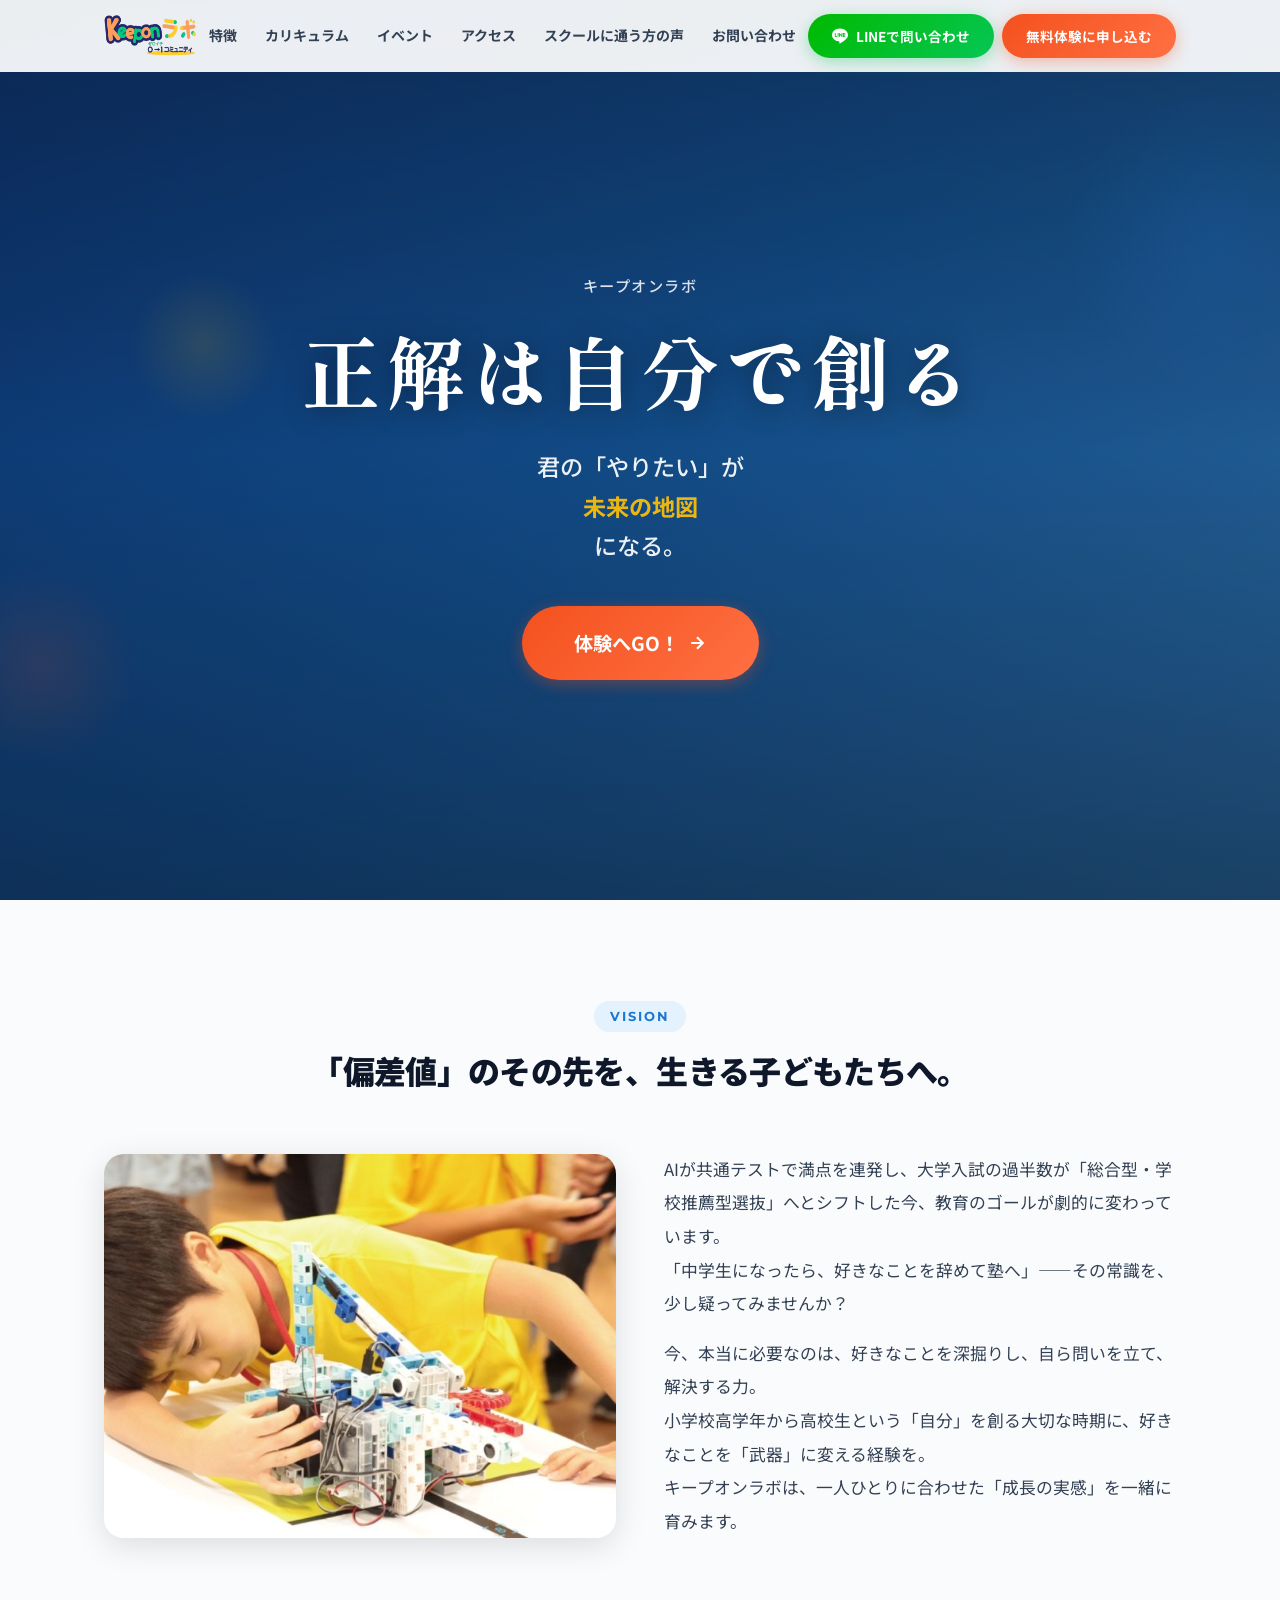
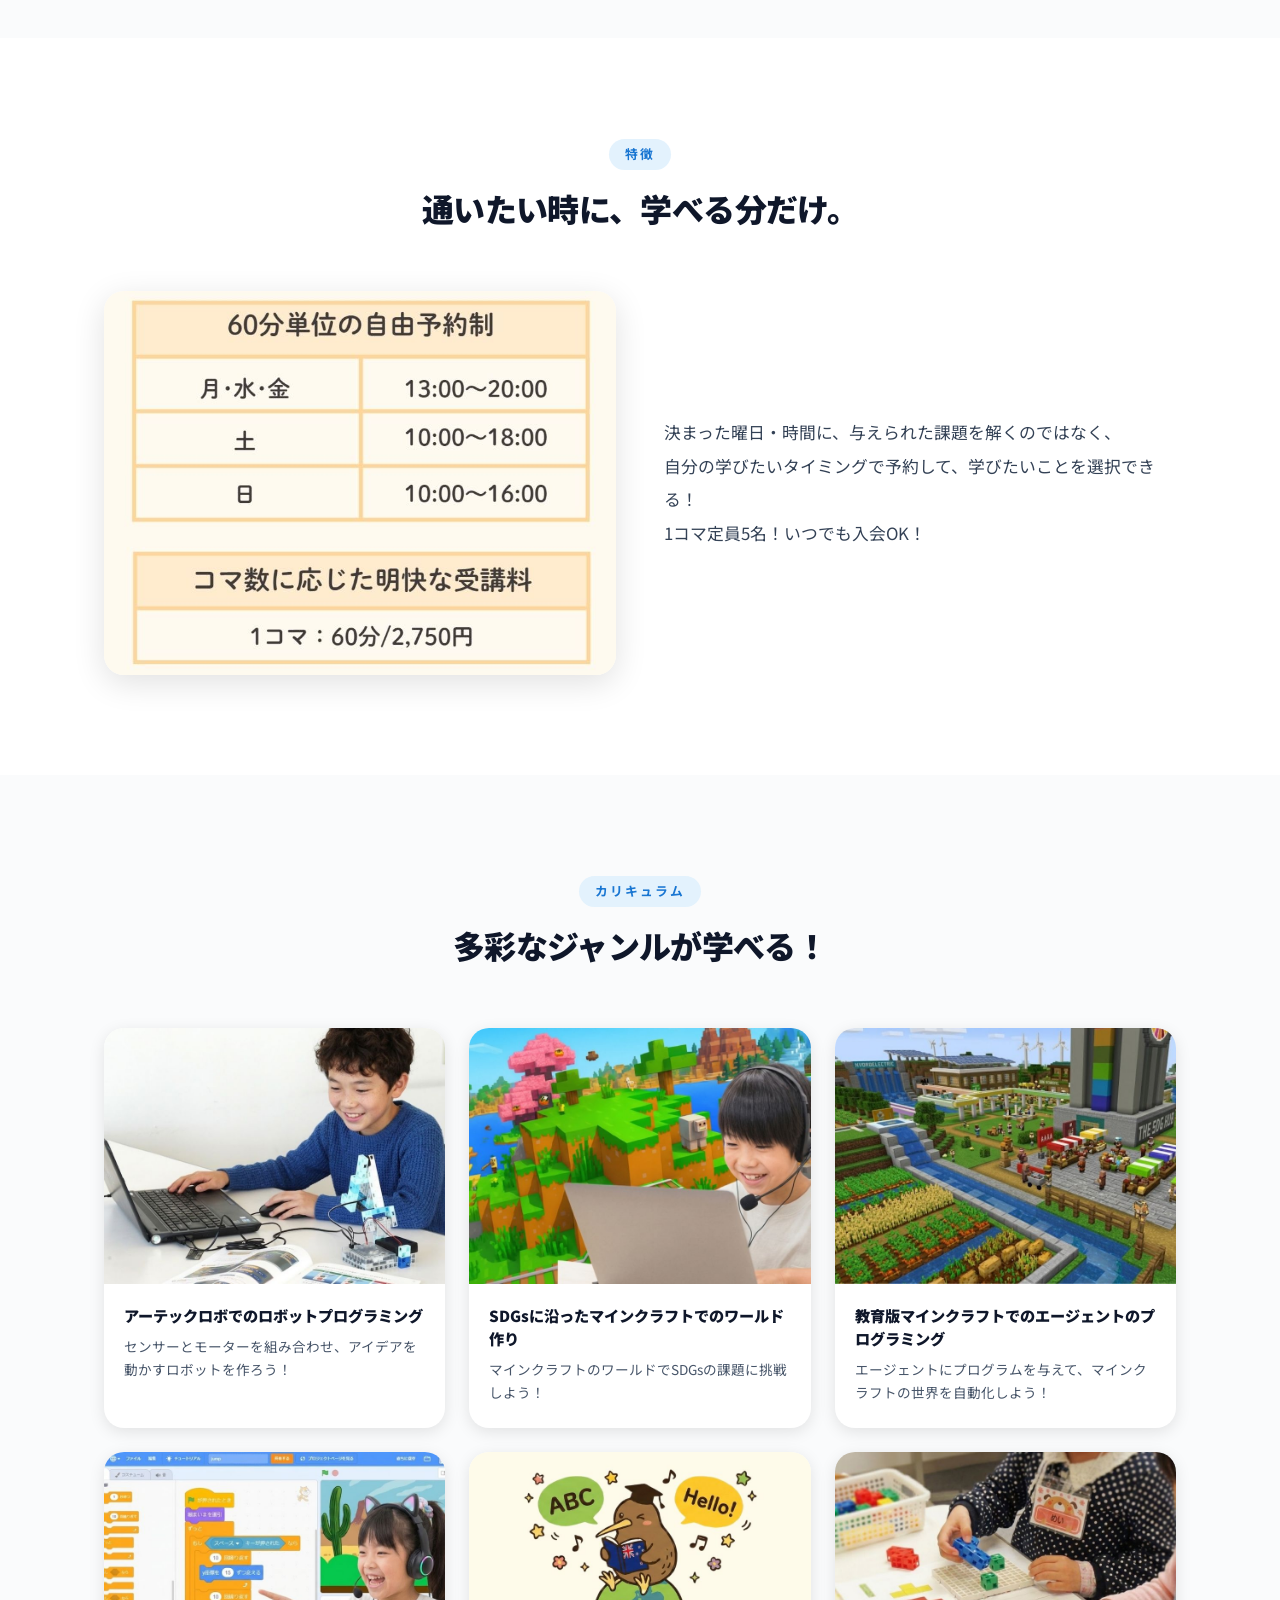
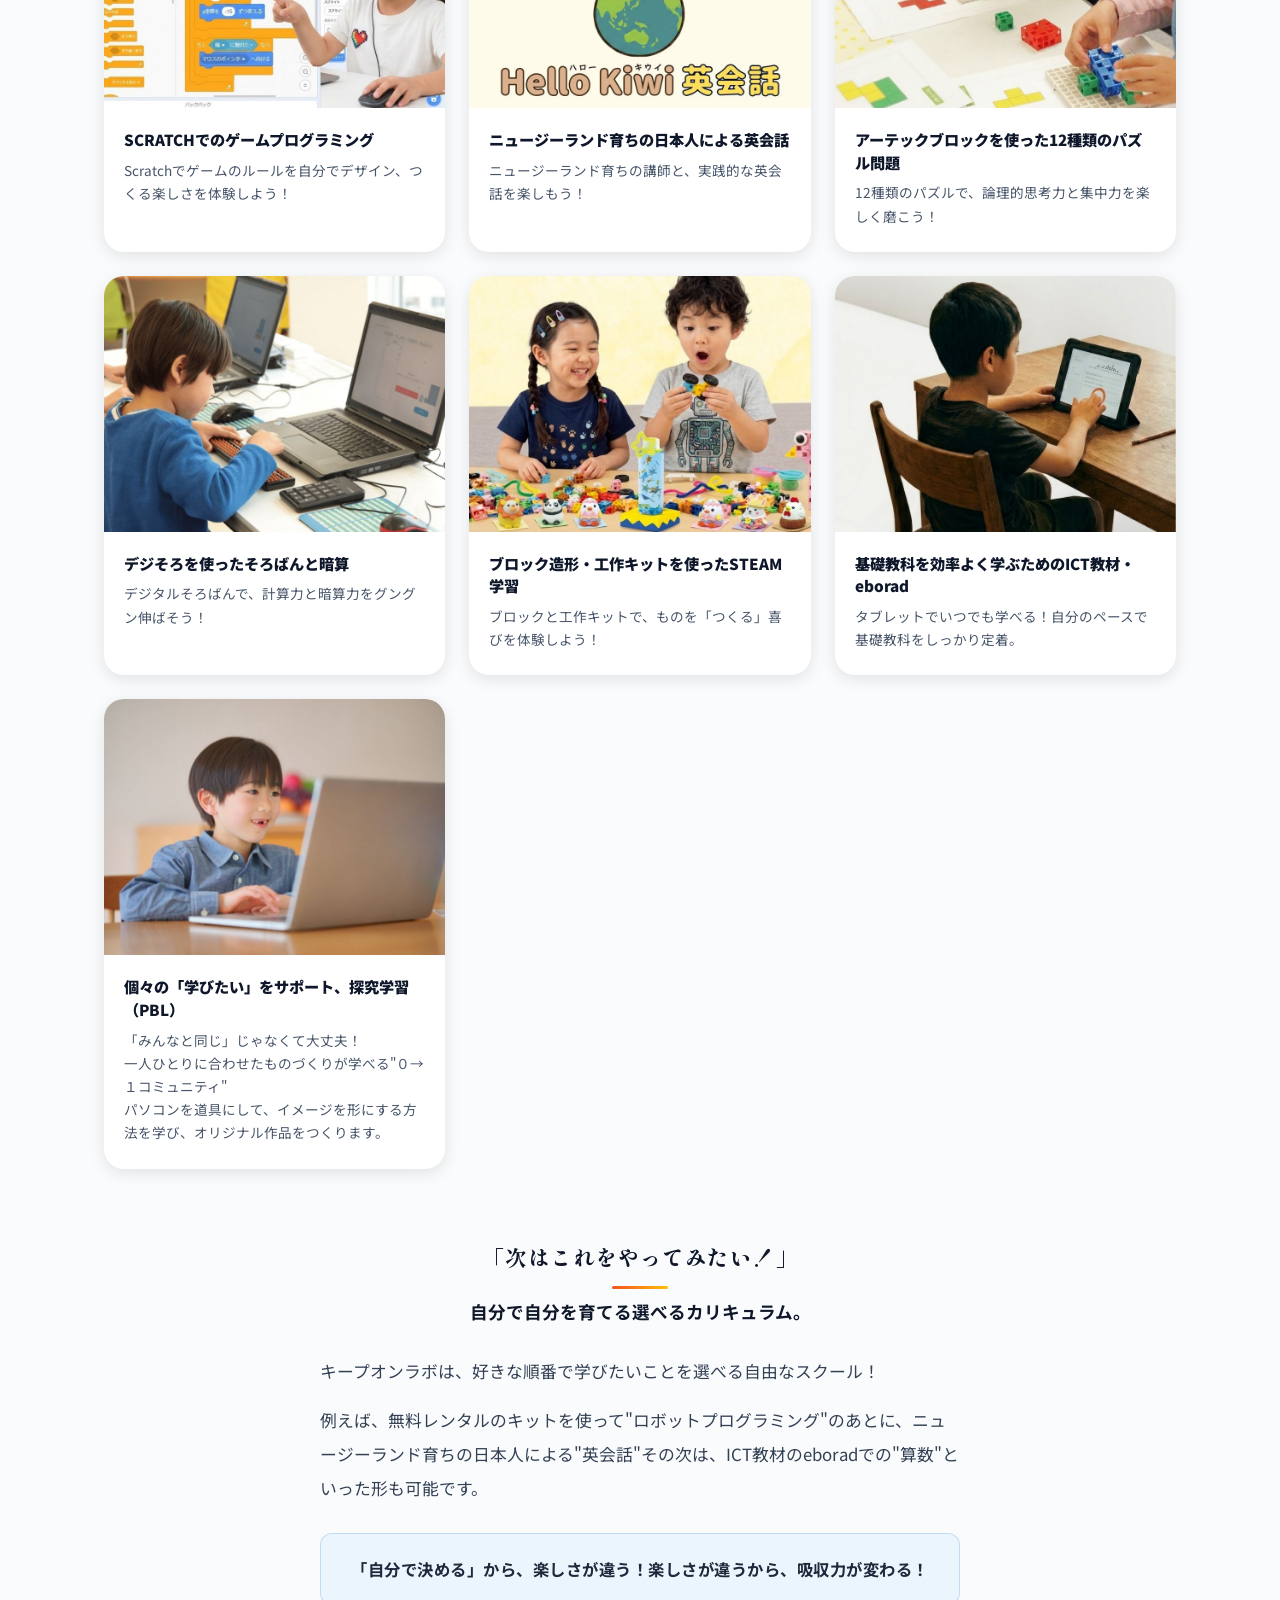
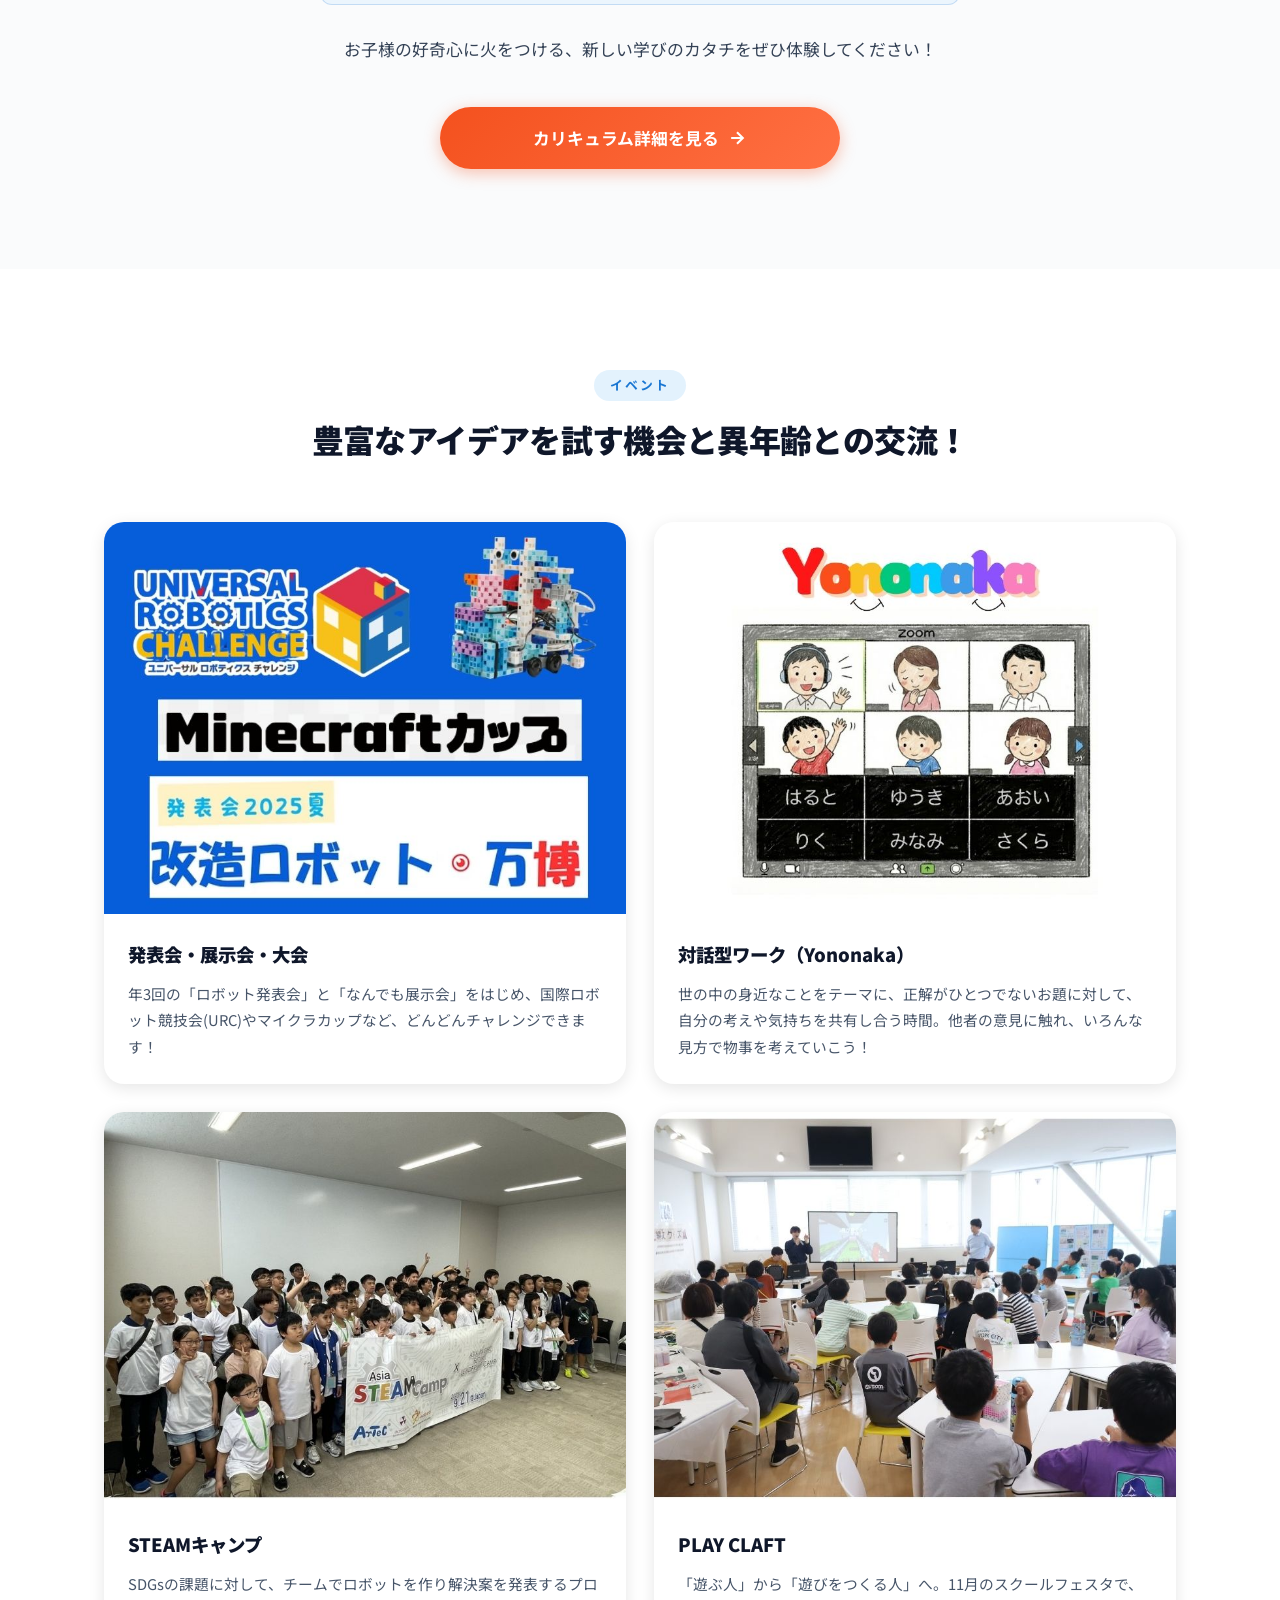
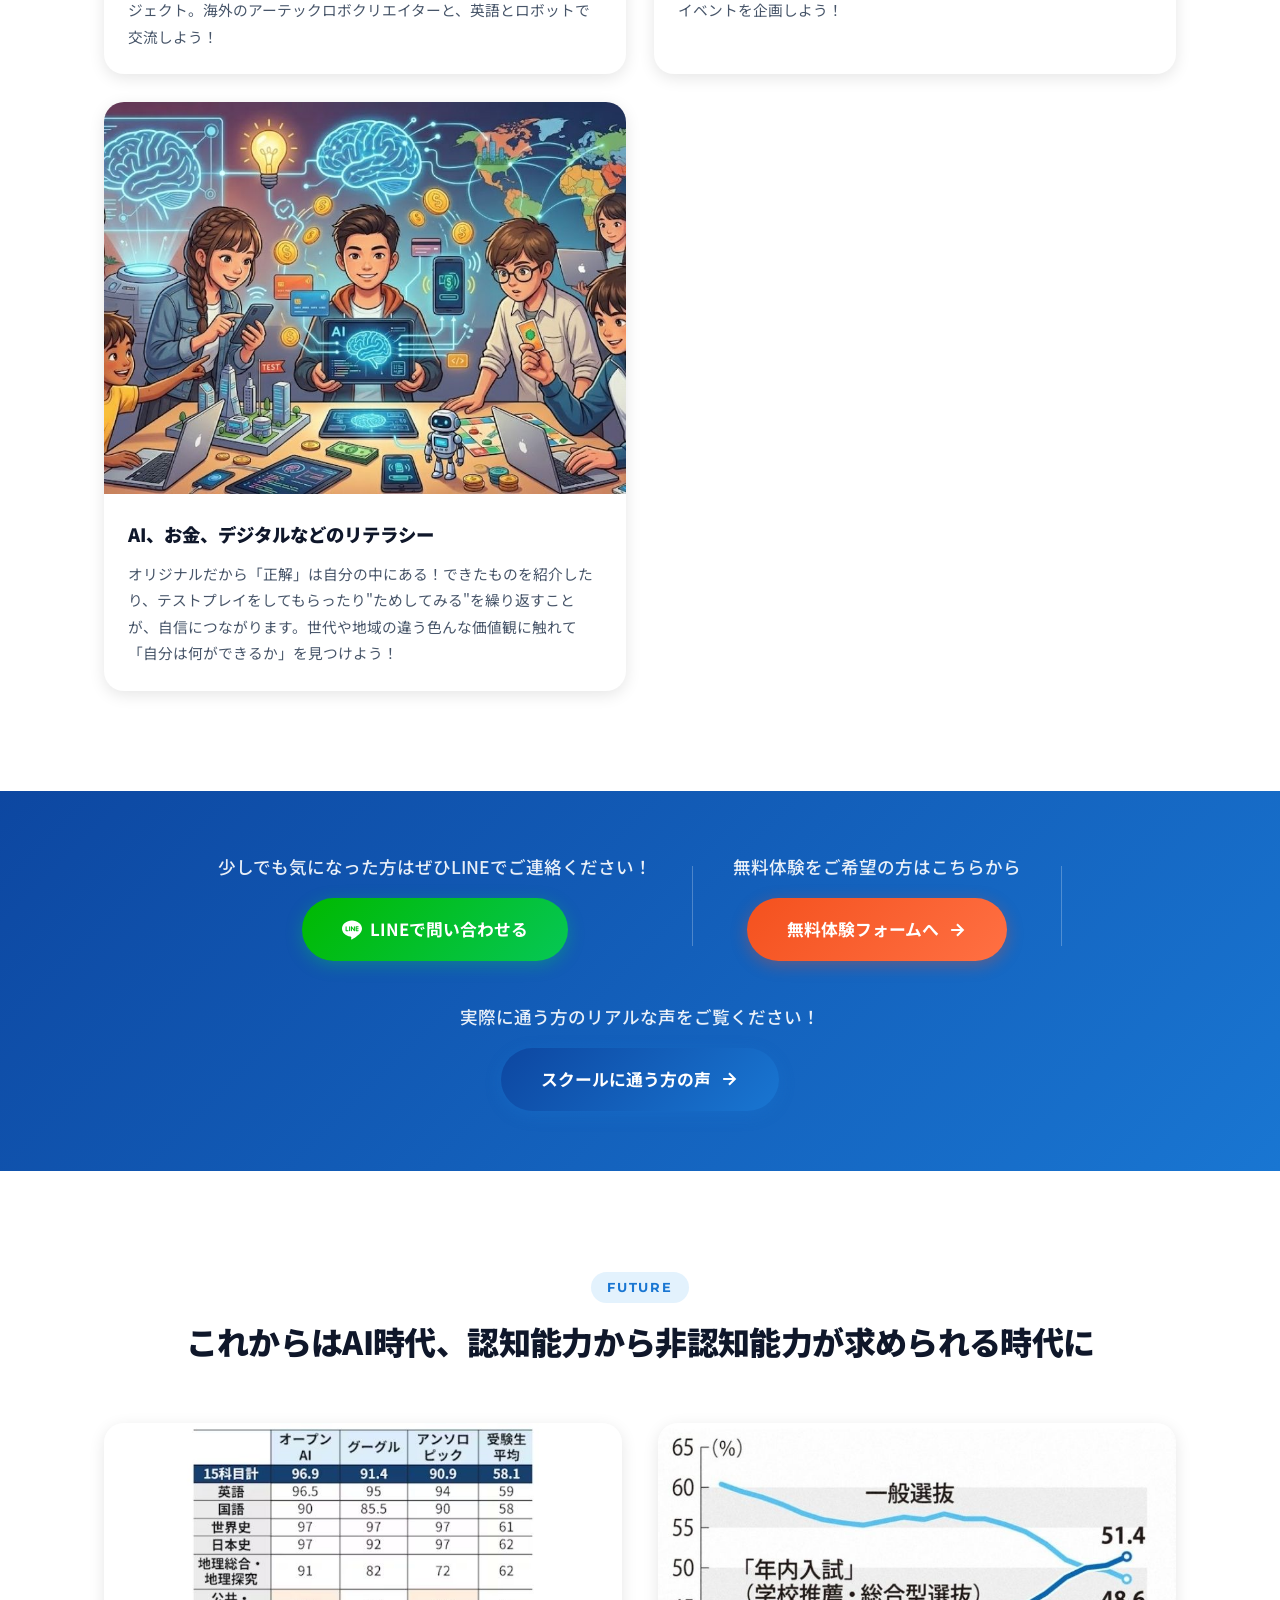
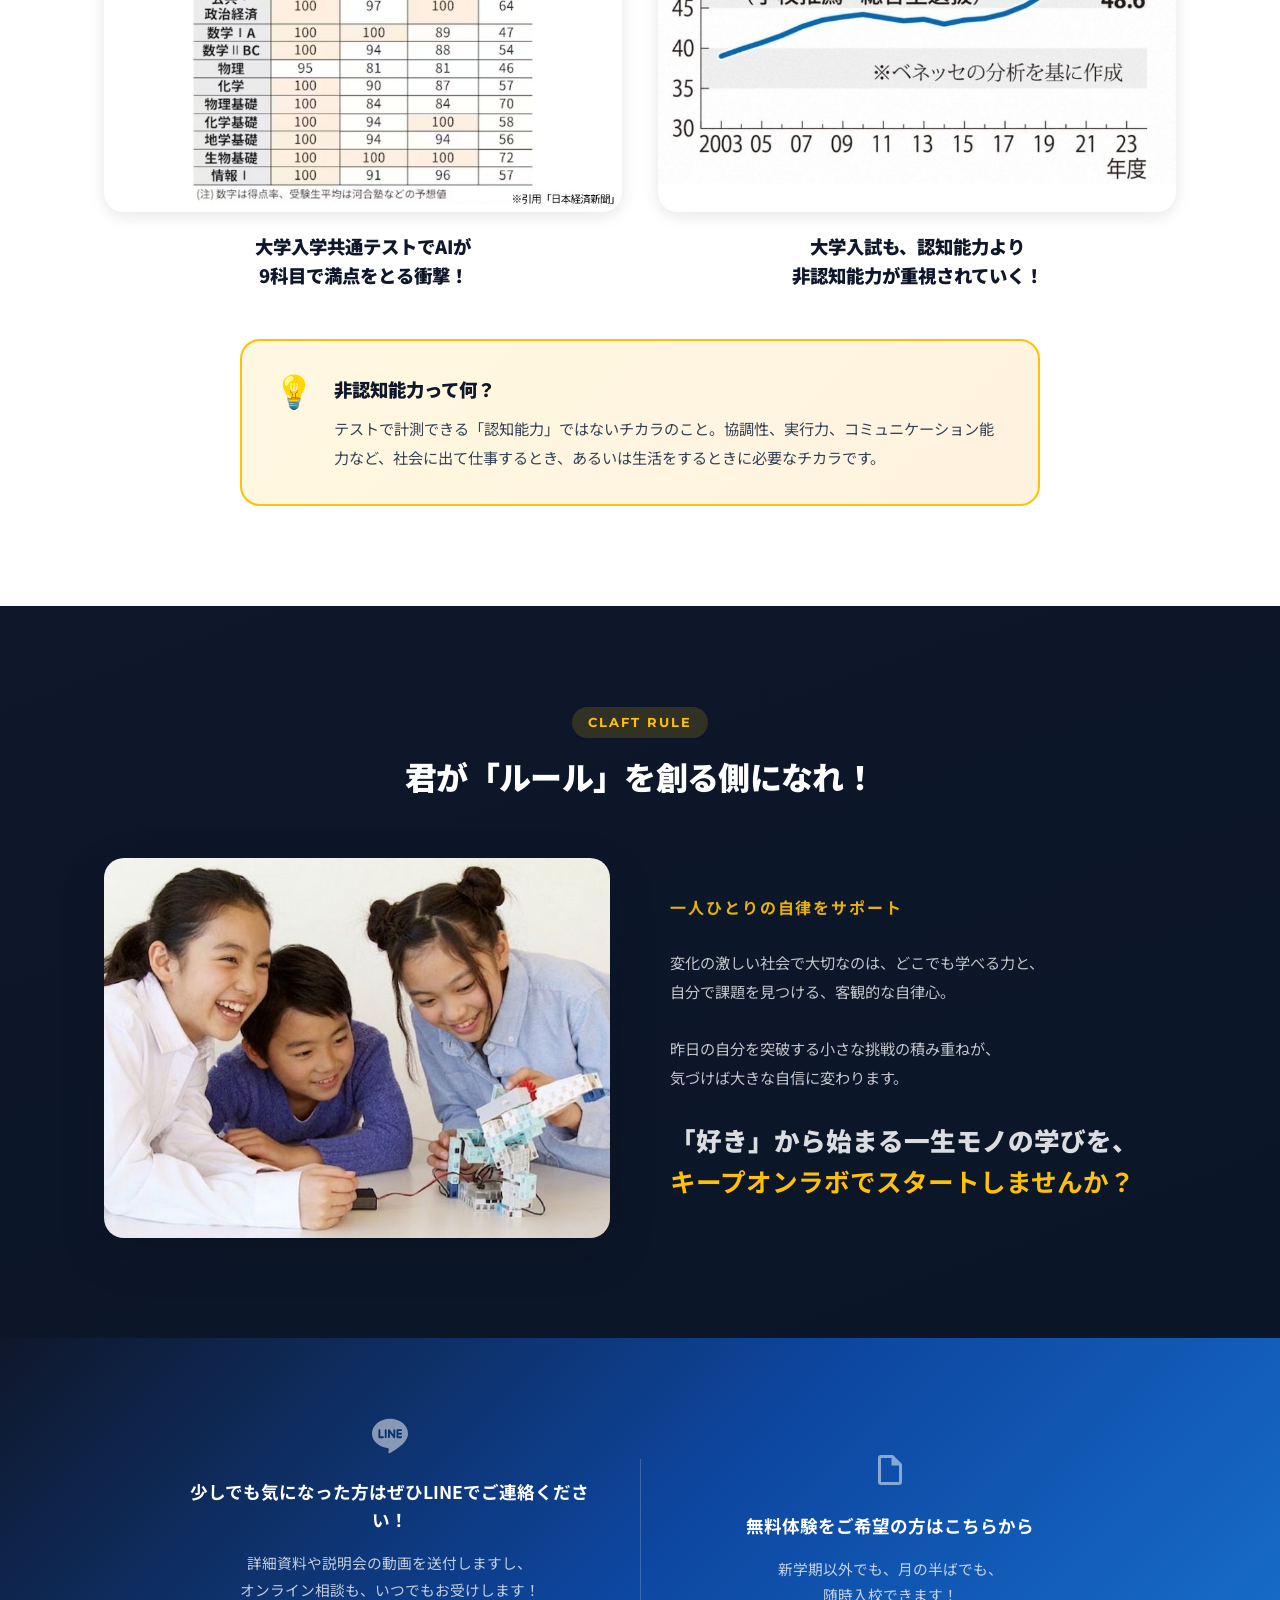
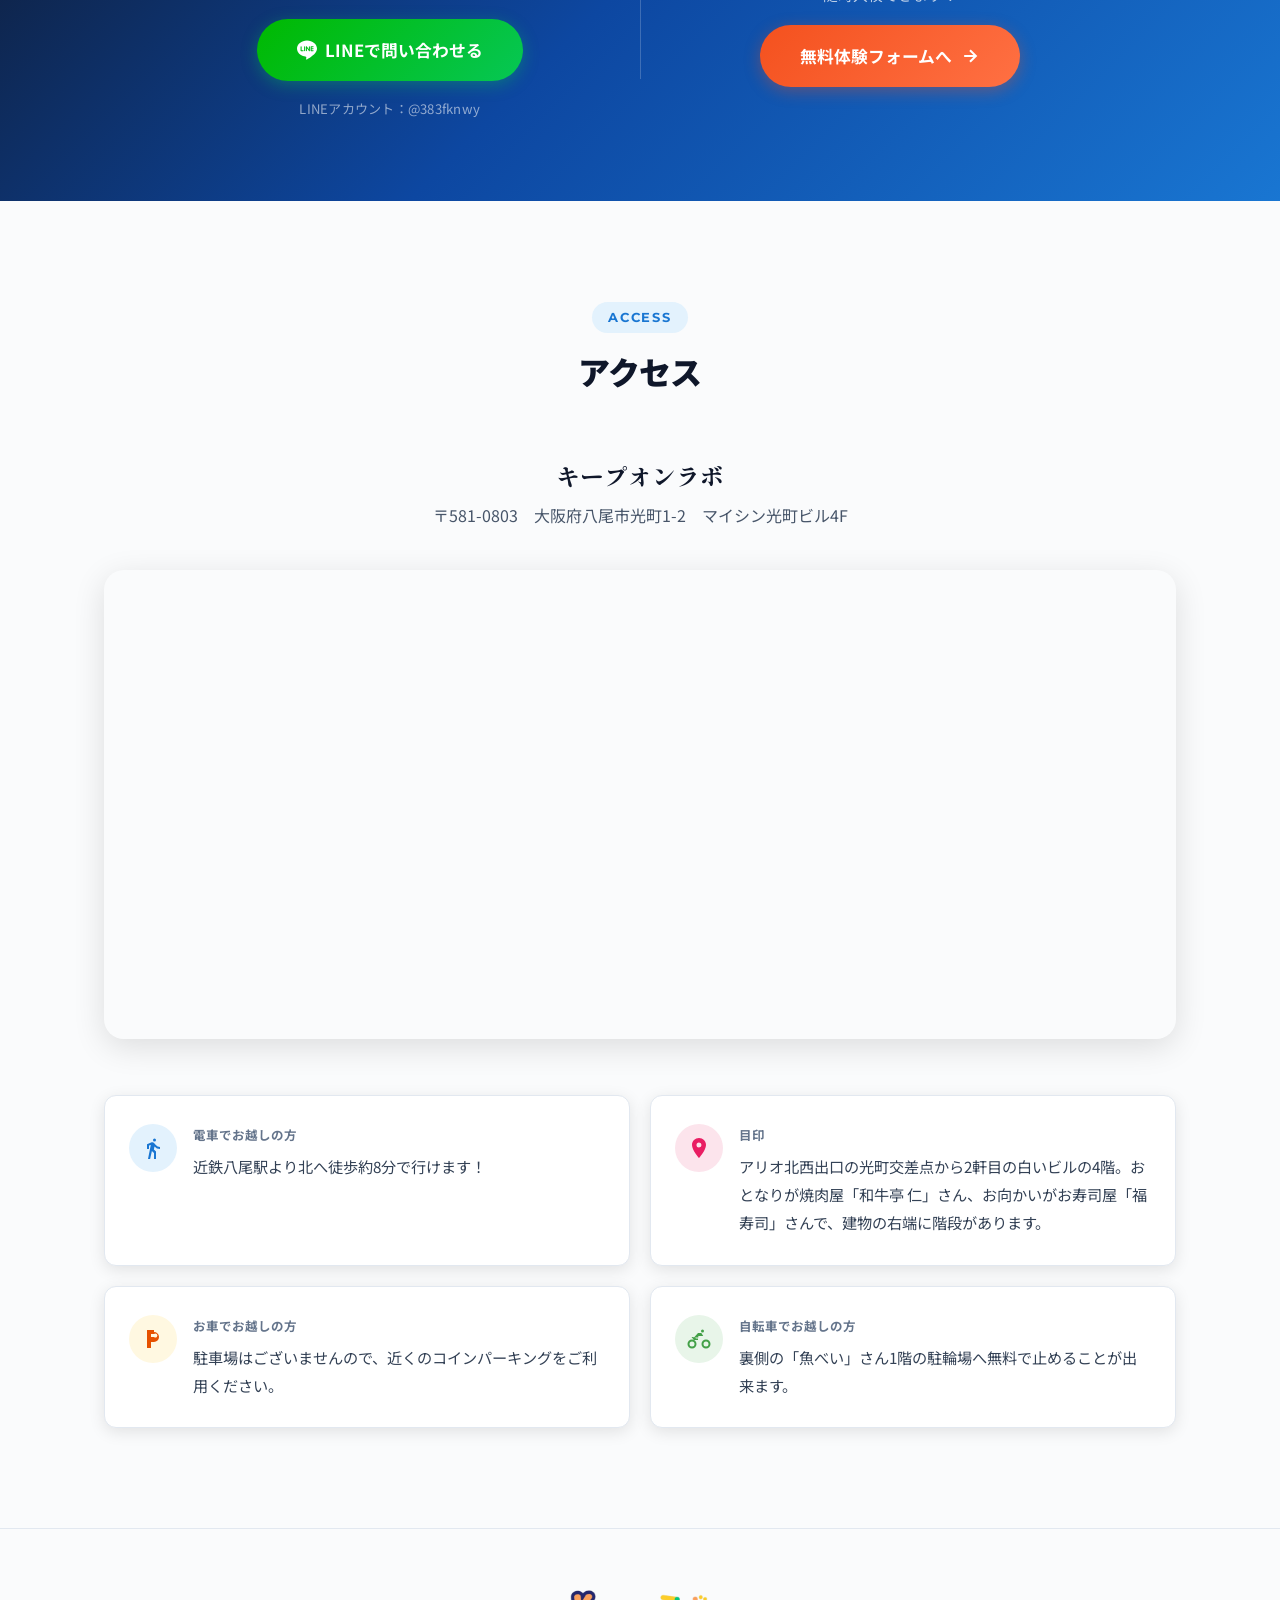
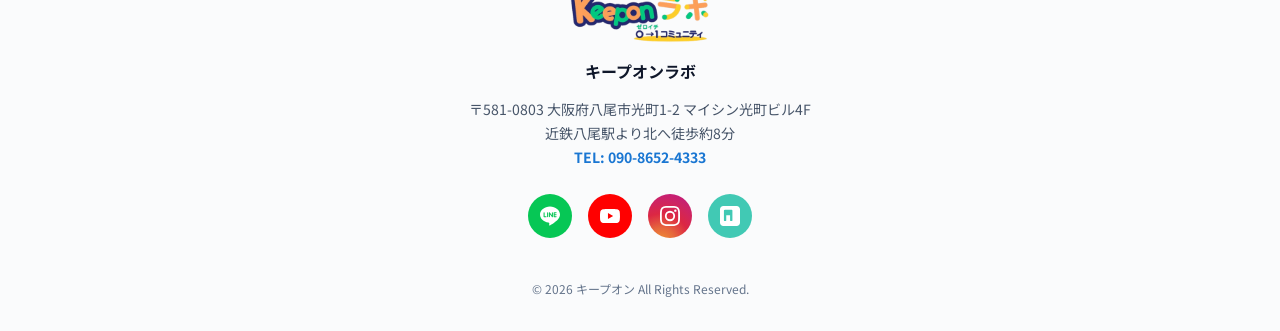
==== commit f540ed39: "アクセス更新" ====
--- a/index.html
+++ b/index.html
@@ -26,13 +26,19 @@
         <a href="#features" class="header__nav-link">特徴</a>
         <a href="#curriculum" class="header__nav-link">カリキュラム</a>
         <a href="#events" class="header__nav-link">イベント</a>
-        <a href="access.html" class="header__nav-link">アクセス</a>
-        <a href="voices.html" class="header__nav-link">保護者様の声</a>
+        <a href="#access" class="header__nav-link">アクセス</a>
+        <a href="voices.html" class="header__nav-link">スクールに通う方の声</a>
         <a href="#contact" class="header__nav-link">お問い合わせ</a>
       </nav>
-      <a href="https://forms.gle/Z9wpCNC2Vy6wp24CA" class="btn btn--cta btn--sm header__cta-pc" target="_blank" rel="noopener">
-        無料体験に申し込む
-      </a>
+      <div class="header__cta-group header__cta-pc">
+        <a href="https://lin.ee/8HKUfVz" class="btn btn--line btn--sm" target="_blank" rel="noopener">
+          <svg width="16" height="16" viewBox="0 0 24 24" fill="currentColor"><path d="M19.365 9.863c.349 0 .63.285.63.631 0 .345-.281.63-.63.63H17.61v1.125h1.755c.349 0 .63.283.63.63 0 .344-.281.629-.63.629h-2.386c-.345 0-.627-.285-.627-.629V8.108c0-.345.282-.63.63-.63h2.386c.346 0 .627.285.627.63 0 .349-.281.63-.63.63H17.61v1.125h1.755zm-3.855 3.016c0 .27-.174.51-.432.596-.064.021-.133.031-.199.031-.211 0-.391-.09-.51-.25l-2.443-3.317v2.94c0 .344-.279.629-.631.629-.346 0-.626-.285-.626-.629V8.108c0-.27.173-.51.43-.595.06-.023.136-.033.194-.033.195 0 .375.104.495.254l2.462 3.33V8.108c0-.345.282-.63.63-.63.345 0 .63.285.63.63v4.771zm-5.741 0c0 .344-.282.629-.631.629-.345 0-.627-.285-.627-.629V8.108c0-.345.282-.63.63-.63.346 0 .628.285.628.63v4.771zm-2.466.629H4.917c-.345 0-.63-.285-.63-.629V8.108c0-.345.285-.63.63-.63.348 0 .63.285.63.63v4.141h1.756c.348 0 .629.283.629.63 0 .344-.282.629-.629.629M24 10.314C24 4.943 18.615.572 12 .572S0 4.943 0 10.314c0 4.811 4.27 8.842 10.035 9.608.391.082.923.258 1.058.59.12.301.079.766.038 1.08l-.164 1.02c-.045.301-.24 1.186 1.049.645 1.291-.539 6.916-4.078 9.436-6.975C23.176 14.393 24 12.458 24 10.314"/></svg>
+          LINEで問い合わせ
+        </a>
+        <a href="https://forms.gle/Z9wpCNC2Vy6wp24CA" class="btn btn--cta btn--sm" target="_blank" rel="noopener">
+          無料体験に申し込む
+        </a>
+      </div>
       <button class="header__hamburger" aria-label="メニューを開く" aria-expanded="false" aria-controls="mobile-nav">
         <span></span>
         <span></span>
@@ -57,11 +63,15 @@
         <a href="#features" class="mobile-nav__link">特徴</a>
         <a href="#curriculum" class="mobile-nav__link">カリキュラム</a>
         <a href="#events" class="mobile-nav__link">イベント</a>
-        <a href="access.html" class="mobile-nav__link">アクセス</a>
-        <a href="voices.html" class="mobile-nav__link">保護者様の声</a>
+        <a href="#access" class="mobile-nav__link">アクセス</a>
+        <a href="voices.html" class="mobile-nav__link">スクールに通う方の声</a>
         <a href="#contact" class="mobile-nav__link">お問い合わせ</a>
       </nav>
       <div class="mobile-nav__cta">
+        <a href="https://lin.ee/8HKUfVz" class="btn btn--line" target="_blank" rel="noopener">
+          <svg width="20" height="20" viewBox="0 0 24 24" fill="currentColor"><path d="M19.365 9.863c.349 0 .63.285.63.631 0 .345-.281.63-.63.63H17.61v1.125h1.755c.349 0 .63.283.63.63 0 .344-.281.629-.63.629h-2.386c-.345 0-.627-.285-.627-.629V8.108c0-.345.282-.63.63-.63h2.386c.346 0 .627.285.627.63 0 .349-.281.63-.63.63H17.61v1.125h1.755zm-3.855 3.016c0 .27-.174.51-.432.596-.064.021-.133.031-.199.031-.211 0-.391-.09-.51-.25l-2.443-3.317v2.94c0 .344-.279.629-.631.629-.346 0-.626-.285-.626-.629V8.108c0-.27.173-.51.43-.595.06-.023.136-.033.194-.033.195 0 .375.104.495.254l2.462 3.33V8.108c0-.345.282-.63.63-.63.345 0 .63.285.63.63v4.771zm-5.741 0c0 .344-.282.629-.631.629-.345 0-.627-.285-.627-.629V8.108c0-.345.282-.63.63-.63.346 0 .628.285.628.63v4.771zm-2.466.629H4.917c-.345 0-.63-.285-.63-.629V8.108c0-.345.285-.63.63-.63.348 0 .63.285.63.63v4.141h1.756c.348 0 .629.283.629.63 0 .344-.282.629-.629.629M24 10.314C24 4.943 18.615.572 12 .572S0 4.943 0 10.314c0 4.811 4.27 8.842 10.035 9.608.391.082.923.258 1.058.59.12.301.079.766.038 1.08l-.164 1.02c-.045.301-.24 1.186 1.049.645 1.291-.539 6.916-4.078 9.436-6.975C23.176 14.393 24 12.458 24 10.314"/></svg>
+          LINEで問い合わせ
+        </a>
         <a href="https://forms.gle/Z9wpCNC2Vy6wp24CA" class="btn btn--cta" target="_blank" rel="noopener">
           無料体験に申し込む
           <svg class="btn__arrow" viewBox="0 0 24 24" fill="none" stroke="currentColor" stroke-width="2.5"><path d="M5 12h14M12 5l7 7-7 7"/></svg>
@@ -341,6 +351,14 @@
             <svg class="btn__arrow" viewBox="0 0 24 24" fill="none" stroke="currentColor" stroke-width="2.5"><path d="M5 12h14M12 5l7 7-7 7"/></svg>
           </a>
         </div>
+        <div class="cta-simple__divider"></div>
+        <div class="cta-simple__item">
+          <p class="cta-banner__text">実際に通う方のリアルな声をご覧ください！</p>
+          <a href="voices.html" class="btn btn--blue btn--lg">
+            スクールに通う方の声
+            <svg class="btn__arrow" viewBox="0 0 24 24" fill="none" stroke="currentColor" stroke-width="2.5"><path d="M5 12h14M12 5l7 7-7 7"/></svg>
+          </a>
+        </div>
       </div>
     </section>
 
@@ -423,6 +441,80 @@
             <svg class="btn__arrow" viewBox="0 0 24 24" fill="none" stroke="currentColor" stroke-width="2.5"><path d="M5 12h14M12 5l7 7-7 7"/></svg>
           </a>
         </div>
+      </div>
+    </section>
+
+    <!-- ========== ACCESS ========== -->
+    <section class="section section--alt" id="access">
+      <div class="container">
+        <div class="section__header reveal">
+          <span class="section__label">Access</span>
+          <h2 class="section__title">アクセス</h2>
+        </div>
+
+        <div class="access-info__address reveal">
+          <p class="access-info__address-name">キープオンラボ</p>
+          <p class="access-info__address-text">
+            〒581-0803　大阪府八尾市光町1-2　マイシン光町ビル4F
+          </p>
+        </div>
+
+        <div class="access-map reveal">
+          <iframe
+            src="https://maps.google.com/maps?q=%E5%A4%A7%E9%98%AA%E5%BA%9C%E5%85%AB%E5%B0%BE%E5%B8%82%E5%85%89%E7%94%BA1-2+%E3%83%9E%E3%82%A4%E3%82%B7%E3%83%B3%E5%85%89%E7%94%BA%E3%83%93%E3%83%AB&output=embed&hl=ja&z=17"
+            title="キープオンラボ へのアクセスマップ"
+            loading="lazy"
+            referrerpolicy="no-referrer-when-downgrade"
+            allowfullscreen
+          ></iframe>
+        </div>
+
+        <div class="access-info">
+          <div class="access-cards">
+
+            <div class="access-card access-card--walk reveal" data-delay="0">
+              <div class="access-card__icon">
+                <svg viewBox="0 0 24 24" fill="currentColor" width="24" height="24"><path d="M13.5 5.5a1.5 1.5 0 1 0 0-3 1.5 1.5 0 0 0 0 3zM9.8 8.9L7 23h2.1l1.8-8 2.1 2v6h2v-7.5l-2.1-2 .6-3A7.3 7.3 0 0 0 19 13v-2a5.3 5.3 0 0 1-4.2-2.1L13 7a2 2 0 0 0-1.6-.8c-.3 0-.5 0-.7.1L6 8.3V13h2V9.6l1.8-.7z"/></svg>
+              </div>
+              <div>
+                <p class="access-card__label">電車でお越しの方</p>
+                <p class="access-card__text">近鉄八尾駅より北へ徒歩約8分で行けます！</p>
+              </div>
+            </div>
+
+            <div class="access-card access-card--landmark reveal" data-delay="80">
+              <div class="access-card__icon">
+                <svg viewBox="0 0 24 24" fill="currentColor" width="24" height="24"><path d="M12 2C8.13 2 5 5.13 5 9c0 5.25 7 13 7 13s7-7.75 7-13c0-3.87-3.13-7-7-7zm0 9.5a2.5 2.5 0 1 1 0-5 2.5 2.5 0 0 1 0 5z"/></svg>
+              </div>
+              <div>
+                <p class="access-card__label">目印</p>
+                <p class="access-card__text">アリオ北西出口の光町交差点から2軒目の白いビルの4階。おとなりが焼肉屋「和牛亭 仁」さん、お向かいがお寿司屋「福寿司」さんで、建物の右端に階段があります。</p>
+              </div>
+            </div>
+
+            <div class="access-card access-card--parking reveal" data-delay="0">
+              <div class="access-card__icon">
+                <svg viewBox="0 0 24 24" fill="currentColor" width="24" height="24"><path d="M13 3H6v18h4v-6h3a5 5 0 0 0 0-10zm0 7h-3V7h3a2 2 0 1 1 0 3z"/></svg>
+              </div>
+              <div>
+                <p class="access-card__label">お車でお越しの方</p>
+                <p class="access-card__text">駐車場はございませんので、近くのコインパーキングをご利用ください。</p>
+              </div>
+            </div>
+
+            <div class="access-card access-card--bike reveal" data-delay="80">
+              <div class="access-card__icon">
+                <svg viewBox="0 0 24 24" fill="currentColor" width="24" height="24"><path d="M15.5 5.5a1.5 1.5 0 1 0 0-3 1.5 1.5 0 0 0 0 3zM5 12.5A4.5 4.5 0 1 0 9.5 17 4.5 4.5 0 0 0 5 12.5zm0 7A2.5 2.5 0 1 1 7.5 17 2.5 2.5 0 0 1 5 19.5zm14-7A4.5 4.5 0 1 0 23.5 17 4.5 4.5 0 0 0 19 12.5zm0 7A2.5 2.5 0 1 1 21.5 17 2.5 2.5 0 0 1 19 19.5zM11.32 9h4.93l-1.9-3H11l-4 4.5.52.53A6.44 6.44 0 0 1 9 10.5h2.32zM11 11.5H9.08A4.53 4.53 0 0 0 5 10a4.5 4.5 0 0 0-.5.05L7 13h4z"/></svg>
+              </div>
+              <div>
+                <p class="access-card__label">自転車でお越しの方</p>
+                <p class="access-card__text">裏側の「魚べい」さん1階の駐輪場へ無料で止めることが出来ます。</p>
+              </div>
+            </div>
+
+          </div>
+        </div>
+
       </div>
     </section>
 
@@ -451,7 +543,7 @@
           <svg viewBox="0 0 24 24" fill="currentColor"><path d="M12 2.163c3.204 0 3.584.012 4.85.07 3.252.148 4.771 1.691 4.919 4.919.058 1.265.069 1.645.069 4.849 0 3.205-.012 3.584-.069 4.849-.149 3.225-1.664 4.771-4.919 4.919-1.266.058-1.644.07-4.85.07-3.204 0-3.584-.012-4.849-.07-3.26-.149-4.771-1.699-4.919-4.92-.058-1.265-.07-1.644-.07-4.849 0-3.204.013-3.583.07-4.849.149-3.227 1.664-4.771 4.919-4.919 1.266-.057 1.645-.069 4.849-.069zM12 0C8.741 0 8.333.014 7.053.072 2.695.272.273 2.69.073 7.052.014 8.333 0 8.741 0 12c0 3.259.014 3.668.072 4.948.2 4.358 2.618 6.78 6.98 6.98C8.333 23.986 8.741 24 12 24c3.259 0 3.668-.014 4.948-.072 4.354-.2 6.782-2.618 6.979-6.98.059-1.28.073-1.689.073-4.948 0-3.259-.014-3.667-.072-4.947-.196-4.354-2.617-6.78-6.979-6.98C15.668.014 15.259 0 12 0zm0 5.838a6.162 6.162 0 1 0 0 12.324 6.162 6.162 0 0 0 0-12.324zM12 16a4 4 0 1 1 0-8 4 4 0 0 1 0 8zm6.406-11.845a1.44 1.44 0 1 0 0 2.881 1.44 1.44 0 0 0 0-2.881z"/></svg>
         </a>
         <a href="https://note.com/yononaka_career" class="footer__sns-link" target="_blank" rel="noopener" aria-label="note">
-          <svg viewBox="0 0 24 24" fill="currentColor"><path d="M22.904 6.839c-.468-1.089-1.46-1.813-2.654-1.95a33.6 33.6 0 0 0-5.87-.247c-1.045.05-2.088.16-3.12.332-.67.112-1.335.245-1.994.4-.462.11-.9.31-1.32.521-.726.365-1.198.945-1.408 1.727-.118.44-.17.893-.196 1.35-.06 1.04-.04 2.082.03 3.121.05.72.13 1.436.265 2.147.105.548.256 1.083.526 1.575.356.648.88 1.08 1.57 1.3.54.171 1.097.248 1.65.33.83.12 1.664.18 2.5.21.93.04 1.858.03 2.787-.01.72-.03 1.44-.09 2.154-.19.62-.09 1.235-.2 1.831-.39.724-.23 1.27-.66 1.594-1.37.204-.449.328-.924.4-1.412.122-.83.162-1.668.168-2.506.007-.98-.018-1.96-.1-2.937-.047-.56-.116-1.118-.26-1.664l-.003-.006v-.004l.045-.127zM8.04 14.39c-.458-.072-.875-.197-1.196-.558-.188-.212-.303-.463-.377-.732-.143-.518-.2-1.05-.24-1.584-.06-.81-.066-1.62-.013-2.43.026-.396.064-.792.145-1.182.092-.44.246-.855.58-1.183.29-.285.646-.434 1.032-.52.56-.124 1.13-.2 1.7-.265a26.14 26.14 0 0 1 3.757-.2c.938.015 1.876.06 2.81.16.515.055 1.027.13 1.528.265.31.084.604.207.86.404.374.287.557.675.637 1.112.1.546.145 1.1.17 1.654.04.88.04 1.76-.013 2.64-.03.513-.077 1.025-.17 1.531-.075.41-.19.806-.445 1.147-.312.418-.738.61-1.223.718-.624.14-1.258.21-1.895.26-.886.07-1.773.08-2.66.06-.734-.02-1.467-.06-2.196-.14-.633-.07-1.264-.16-1.79-.27v-.007z"/></svg>
+          <svg viewBox="0 0 24 24" fill="currentColor"><path d="M4 0C1.8 0 0 1.8 0 4v16c0 2.2 1.8 4 4 4h16c2.2 0 4-1.8 4-4V4c0-2.2-1.8-4-4-4H4zm7.1 4.4h2.4c.8 0 1.4.4 1.4 1.1V17c0 .7-.5 1.1-1.4 1.1-.8 0-1.4-.4-1.4-1.1v-5.8H7.5V17c0 .7-.5 1.1-1.4 1.1-.8 0-1.4-.4-1.4-1.1V5.5c0-.7.5-1.1 1.4-1.1h5z"/></svg>
         </a>
       </div>
       <p class="footer__copy">&copy; 2026 キープオン All Rights Reserved.</p>
--- a/css/style.css
+++ b/css/style.css
@@ -317,6 +317,13 @@
 }
 
 /* ハンバーガーボタン（デスクトップでは非表示） */
+.header__cta-group {
+  display: flex;
+  align-items: center;
+  gap: 8px;
+  flex-shrink: 0;
+}
+
 .header__hamburger {
   display: none;
   flex-direction: column;
@@ -468,6 +475,9 @@
 }
 
 .mobile-nav__cta {
+  display: flex;
+  flex-direction: column;
+  gap: 10px;
   padding: 16px 20px 32px;
   border-top: 1px solid var(--gray-200);
 }
@@ -1435,6 +1445,47 @@
   margin-top: 16px;
 }
 
+/* ---------- SNS Brand Colors ---------- */
+.footer__sns-link[aria-label="LINE"] {
+  background: #06C755;
+  color: var(--white);
+}
+
+.footer__sns-link[aria-label="LINE"]:hover {
+  background: #05b04c;
+  color: var(--white);
+}
+
+.footer__sns-link[aria-label="YouTube"] {
+  background: #FF0000;
+  color: var(--white);
+}
+
+.footer__sns-link[aria-label="YouTube"]:hover {
+  background: #cc0000;
+  color: var(--white);
+}
+
+.footer__sns-link[aria-label="Instagram"] {
+  background: radial-gradient(circle at 30% 110%, #f09433 0%, #e6683c 25%, #dc2743 50%, #cc2366 75%, #bc1888 100%);
+  color: var(--white);
+}
+
+.footer__sns-link[aria-label="Instagram"]:hover {
+  filter: brightness(1.1);
+  color: var(--white);
+}
+
+.footer__sns-link[aria-label="note"] {
+  background: #41C9B4;
+  color: var(--white);
+}
+
+.footer__sns-link[aria-label="note"]:hover {
+  background: #37b39f;
+  color: var(--white);
+}
+
 /* ---------- Scroll Reveal ---------- */
 .reveal {
   opacity: 0;
@@ -2000,7 +2051,7 @@
 }
 
 /* ============================================
-   スクール生・保護者様の声ページ
+   スクールに通う方の声ページ
    ============================================ */
 
 .voices-section {
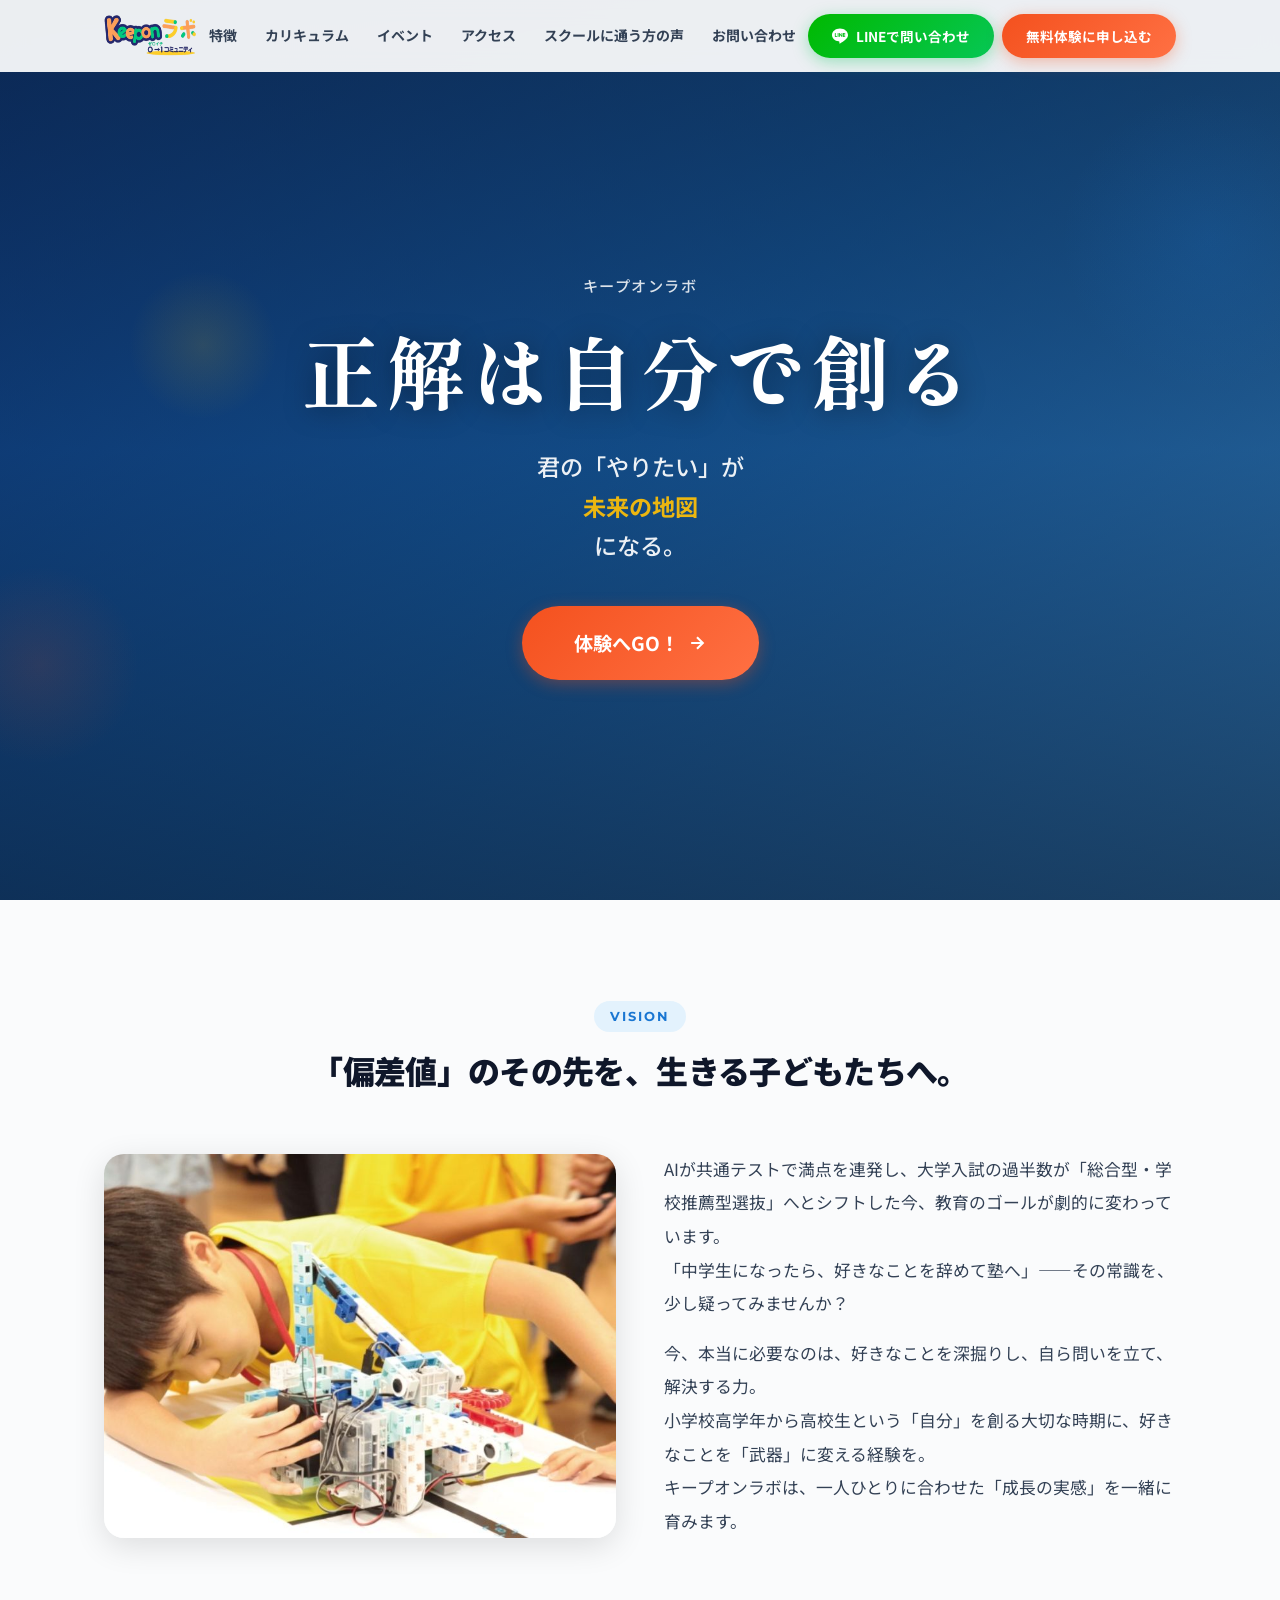
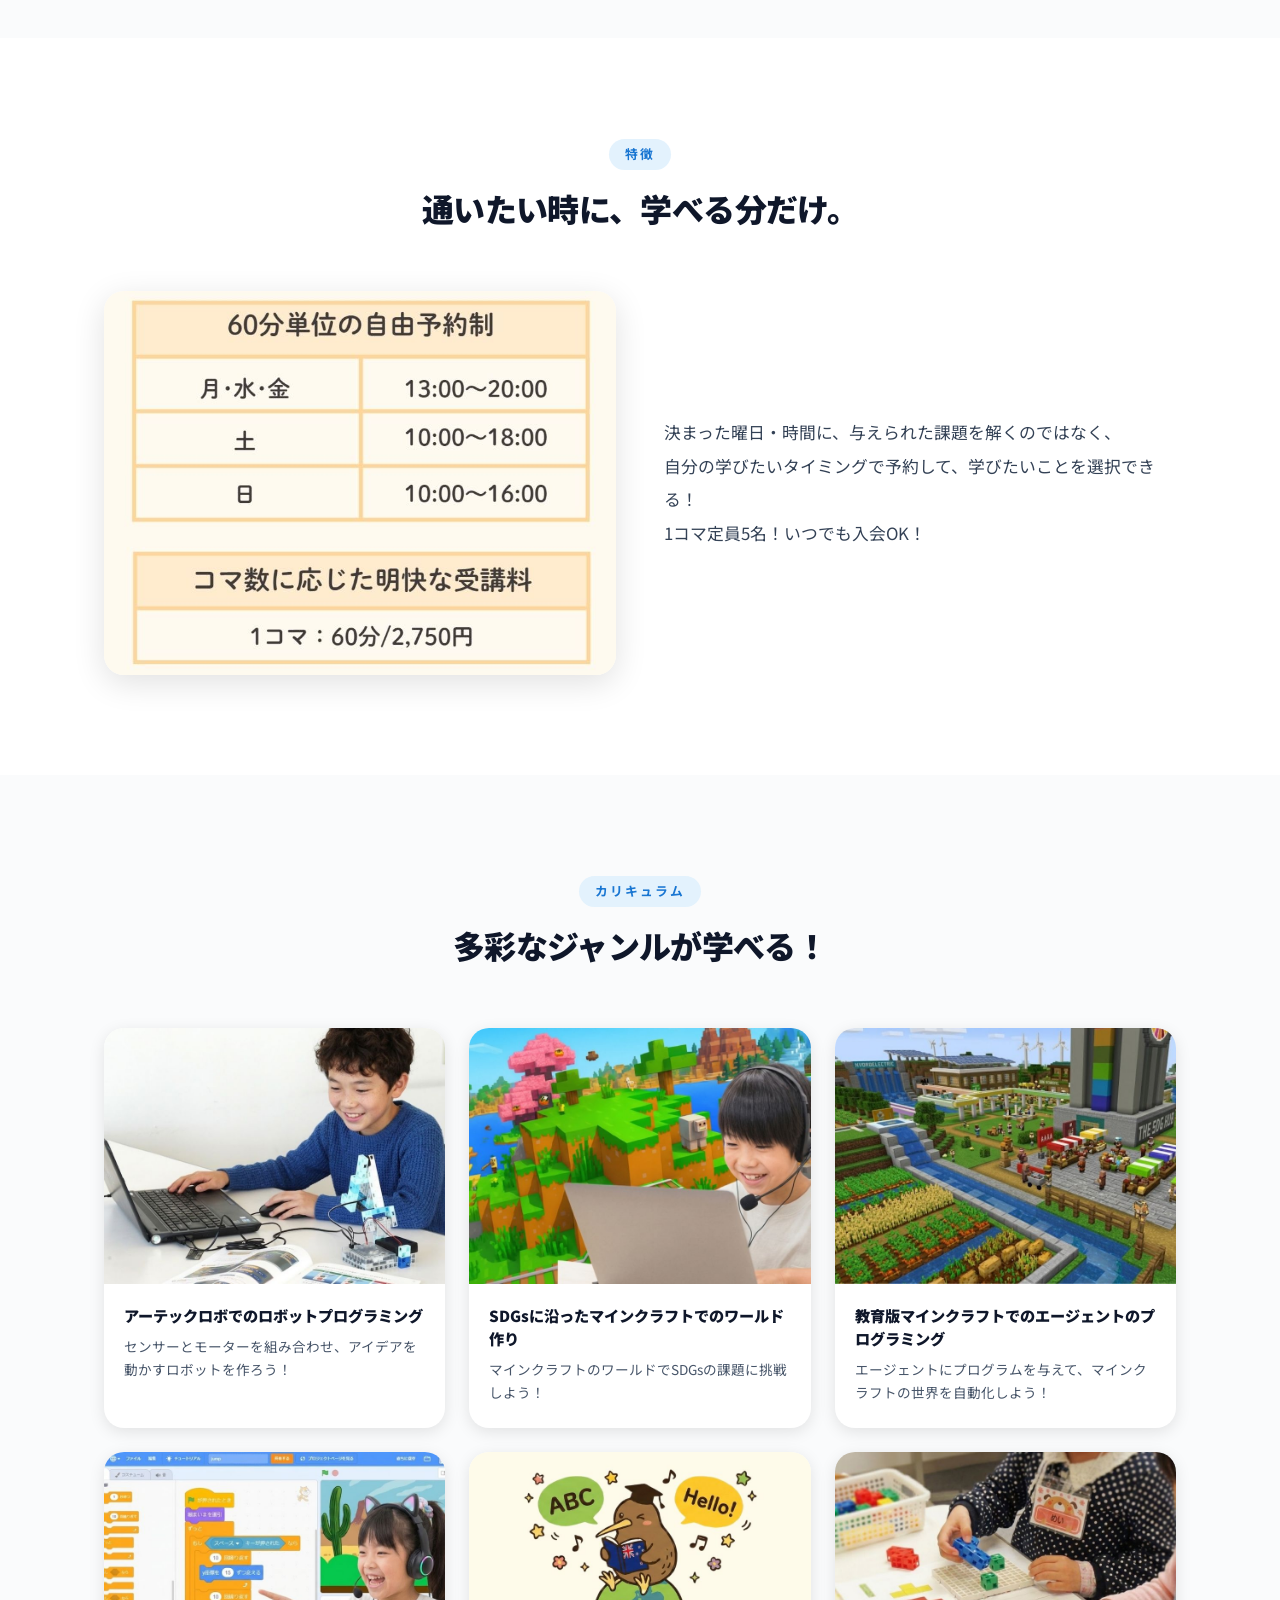
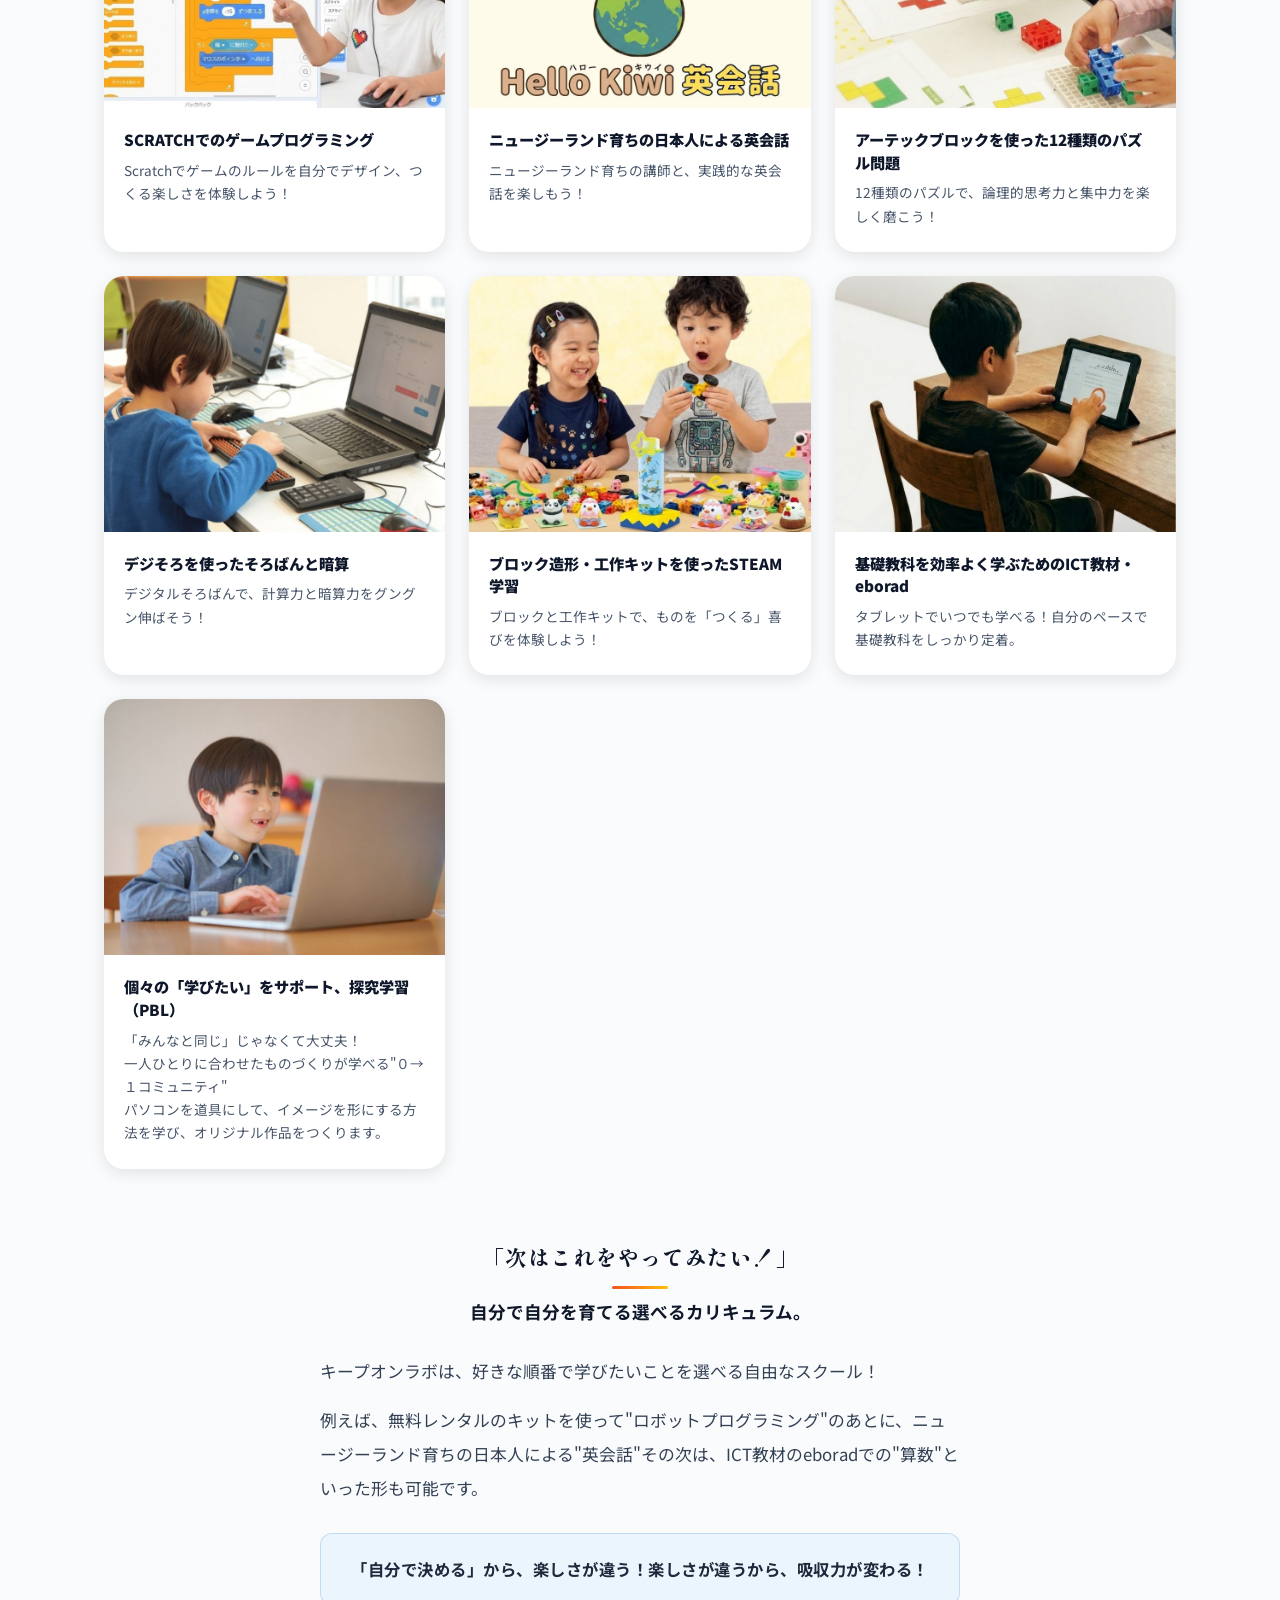
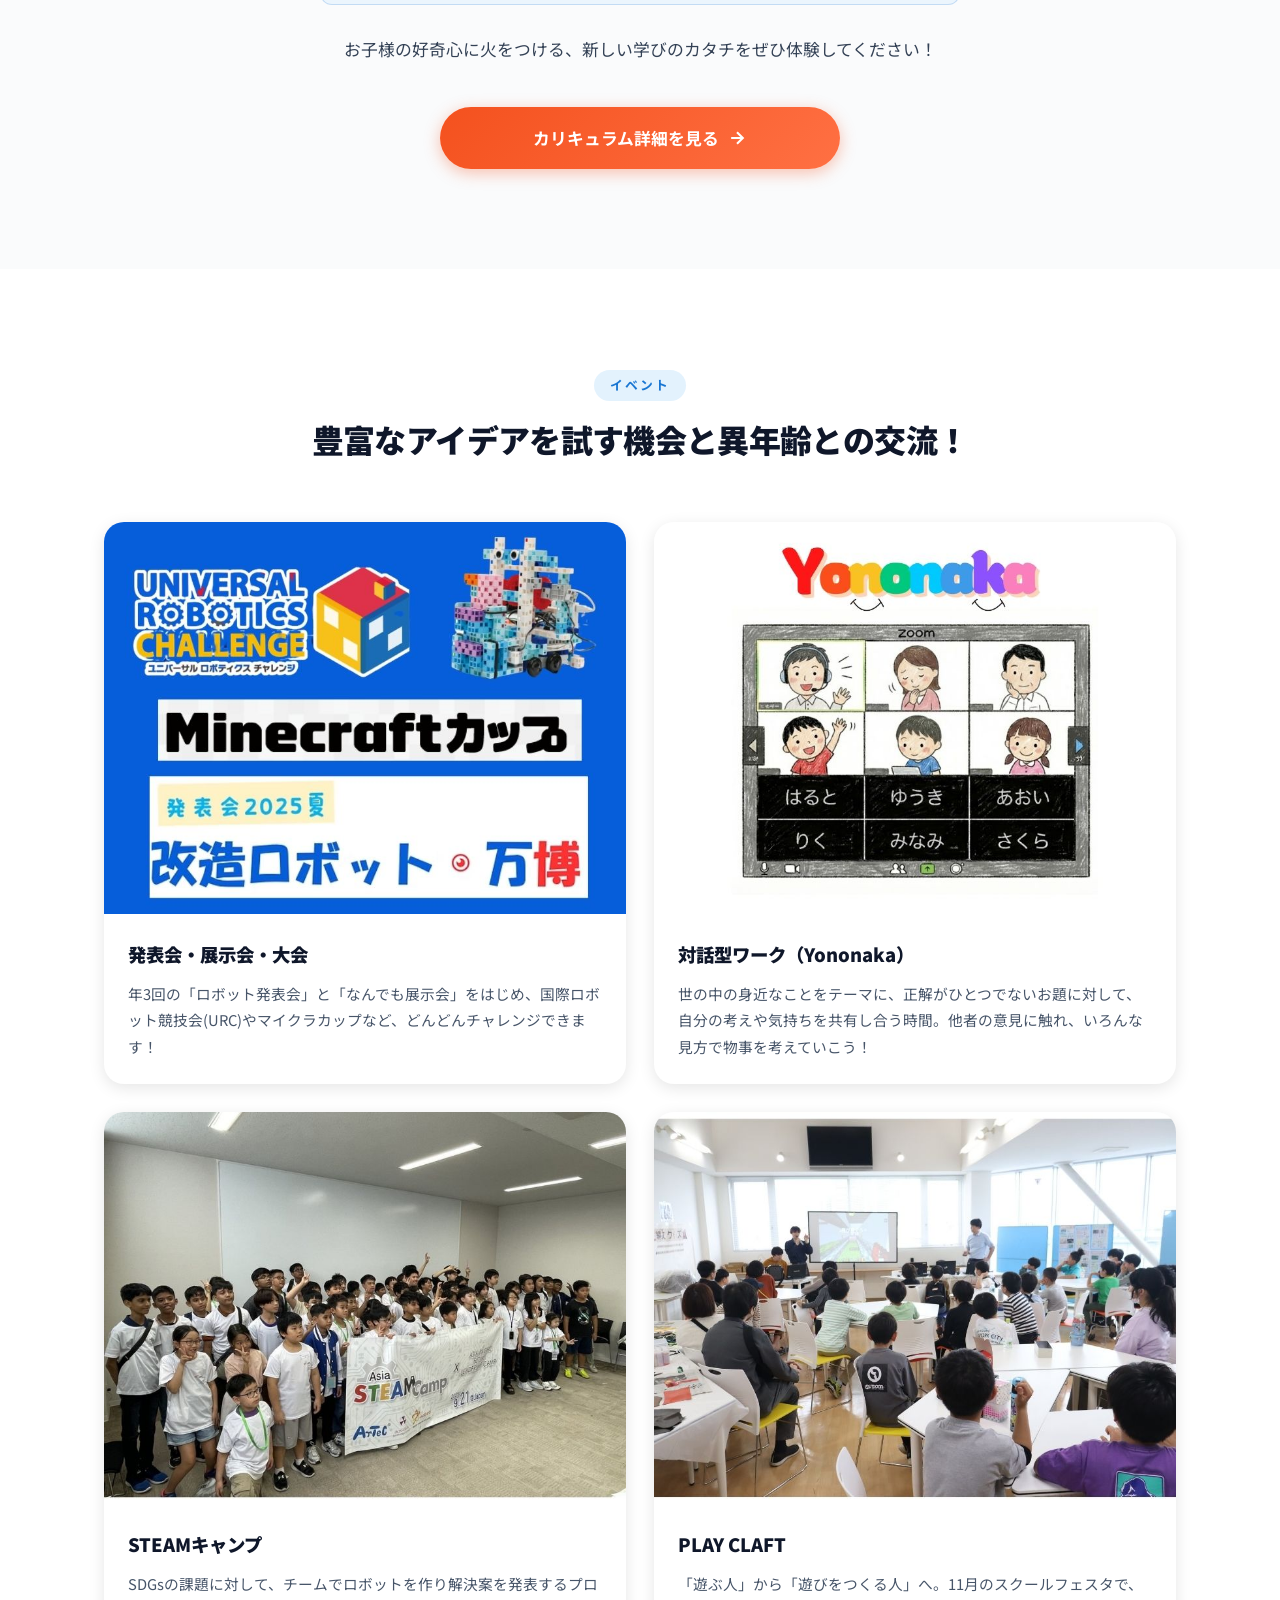
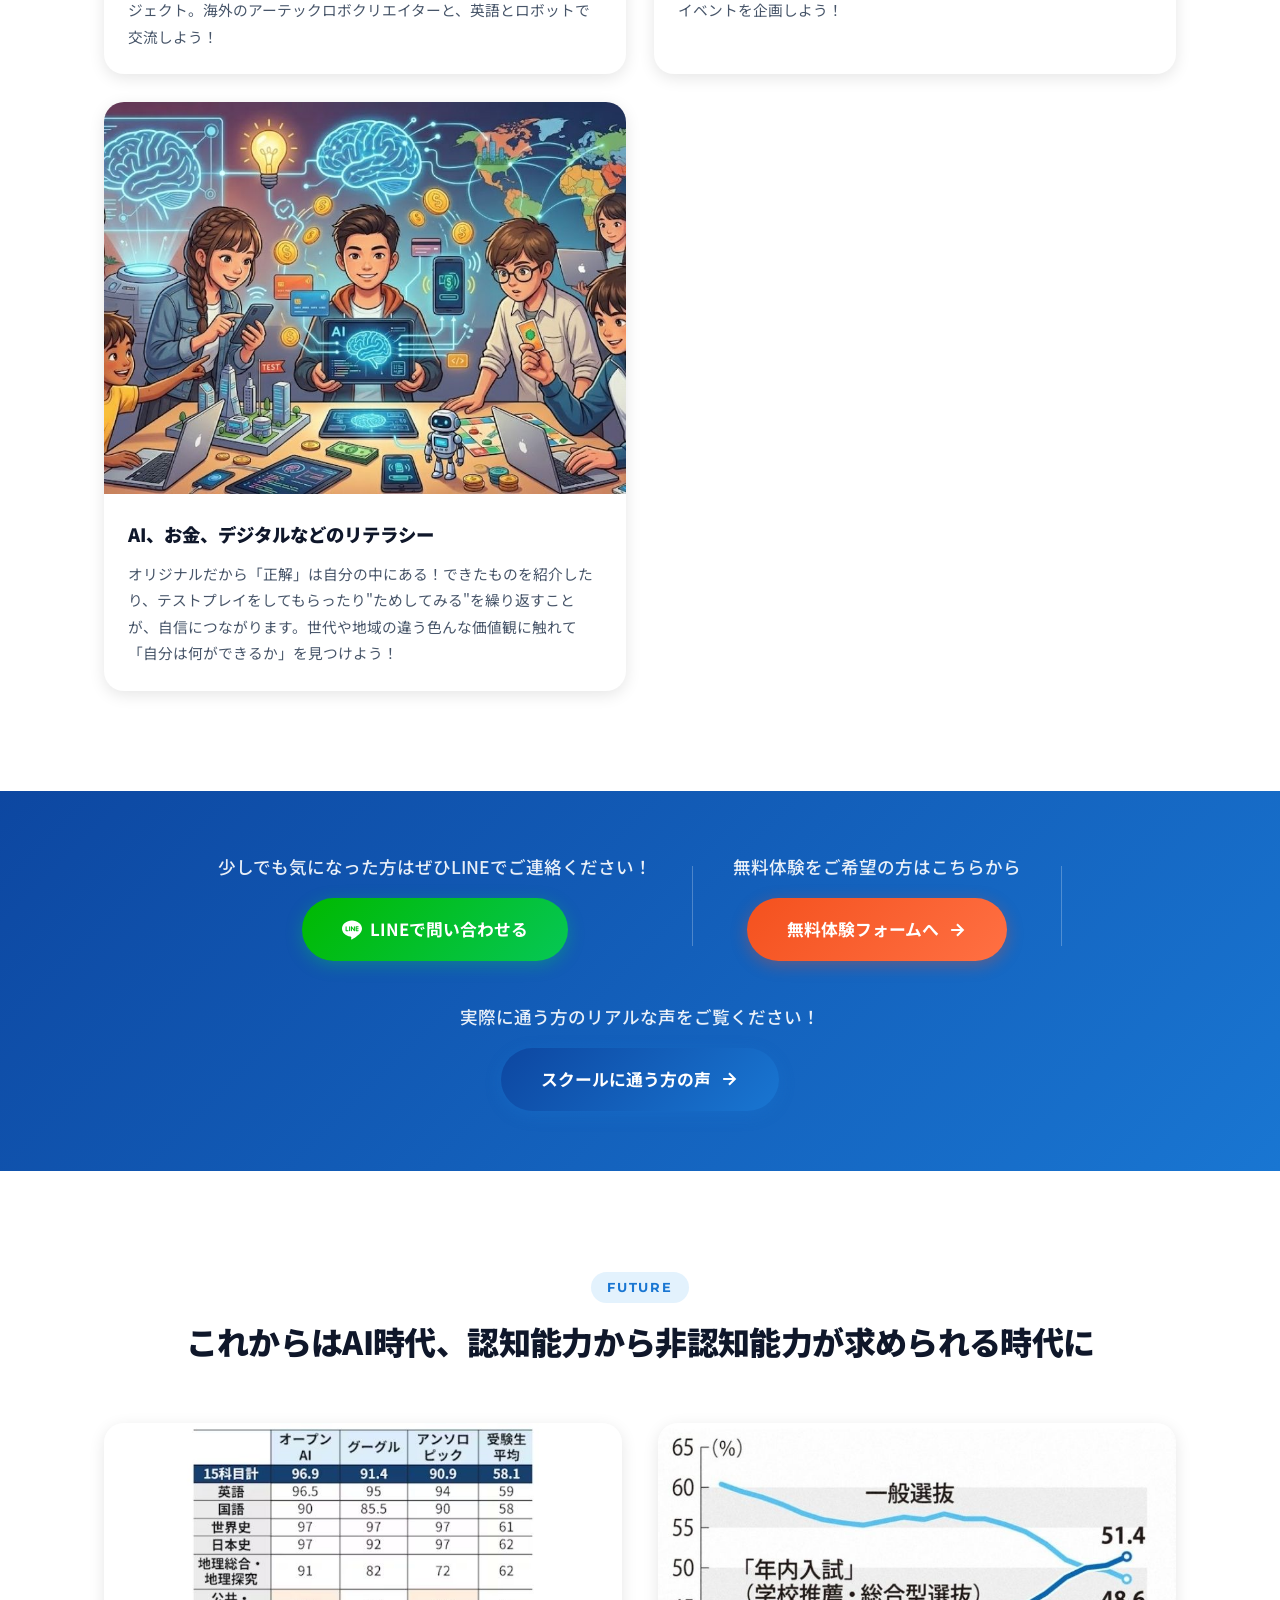
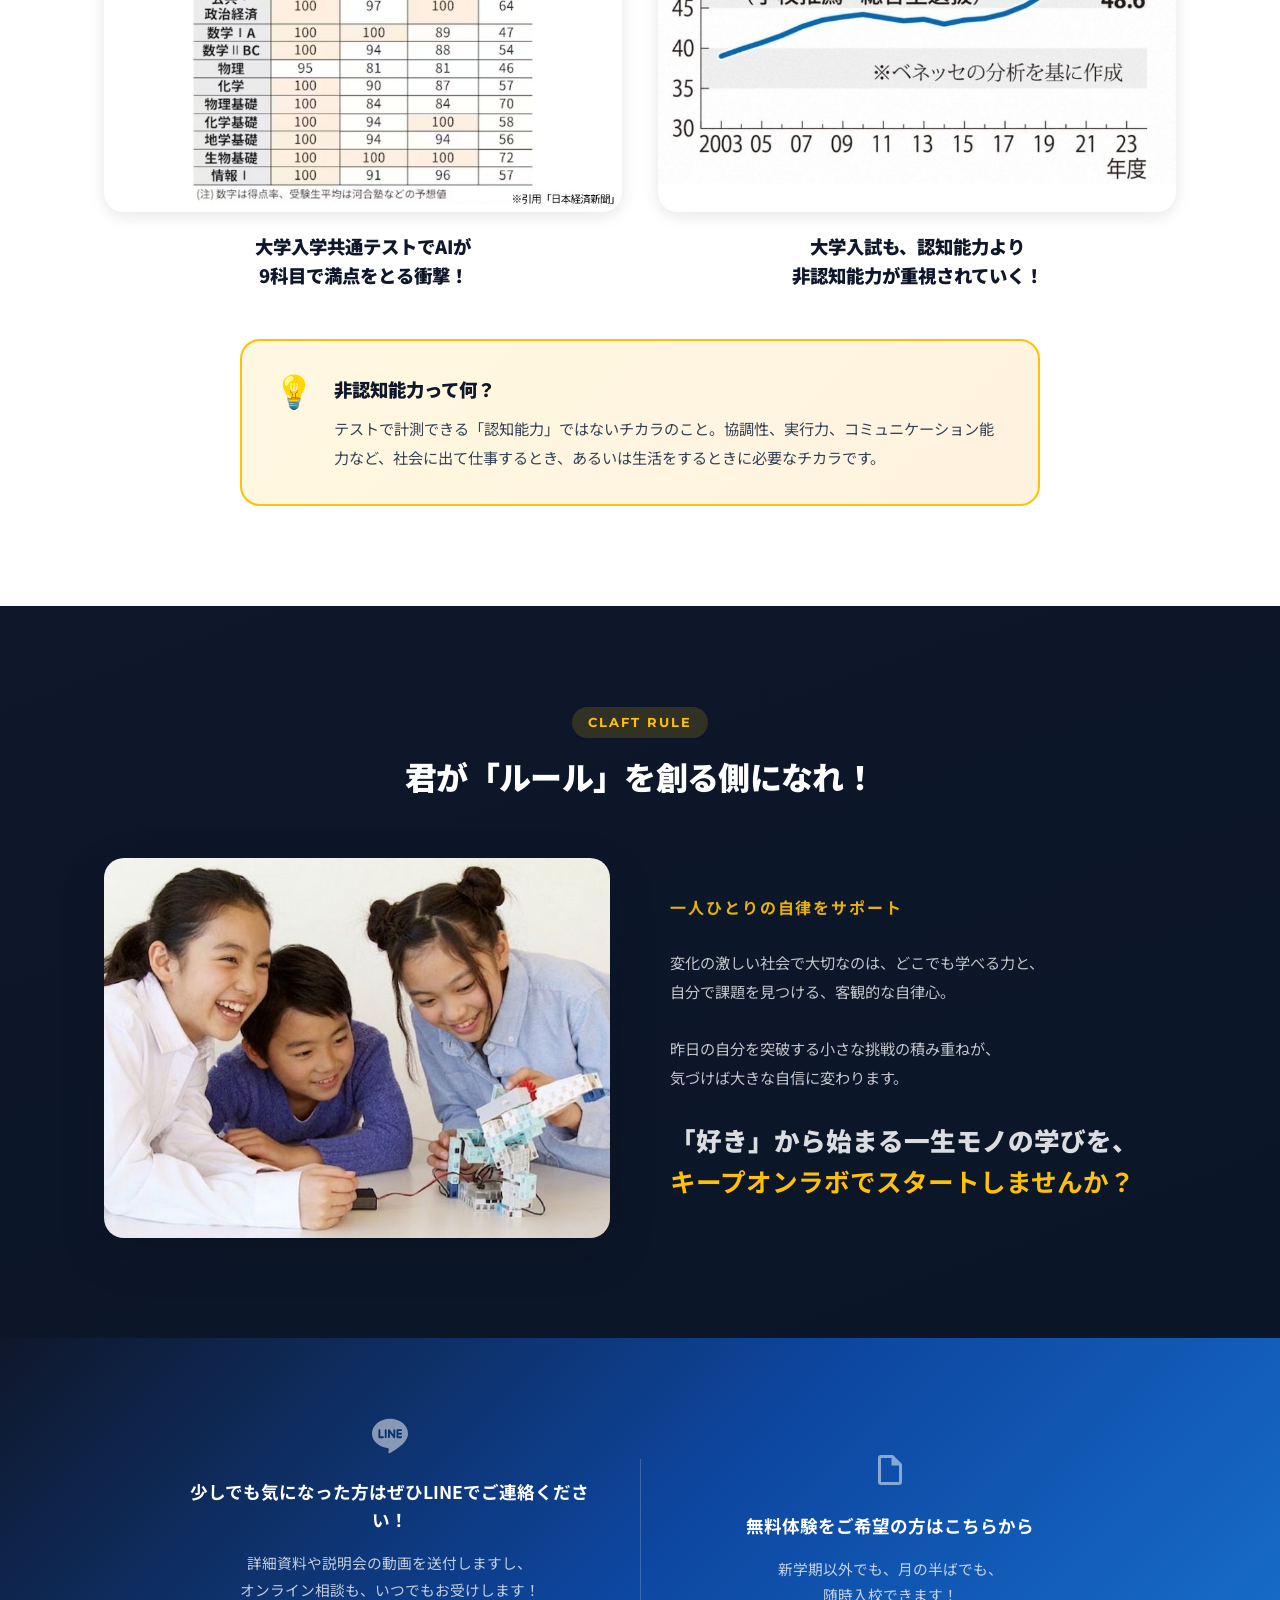
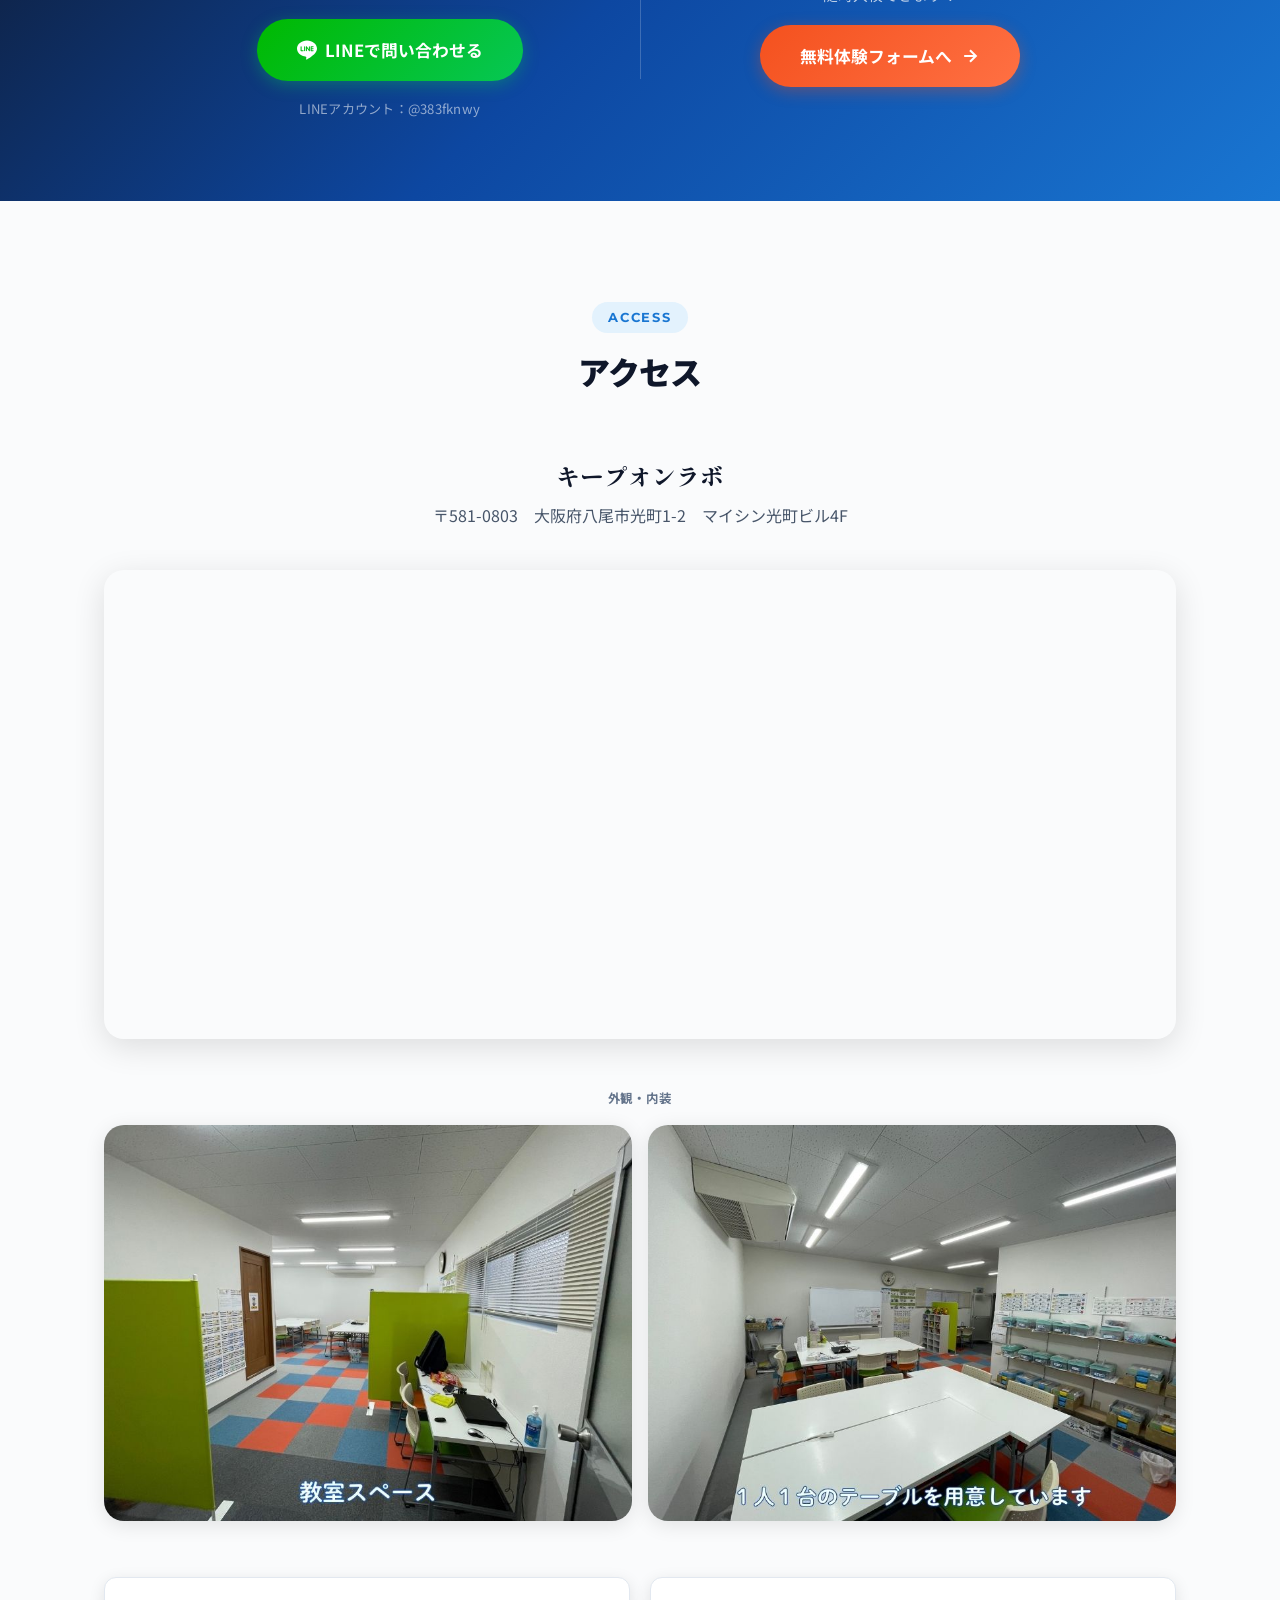
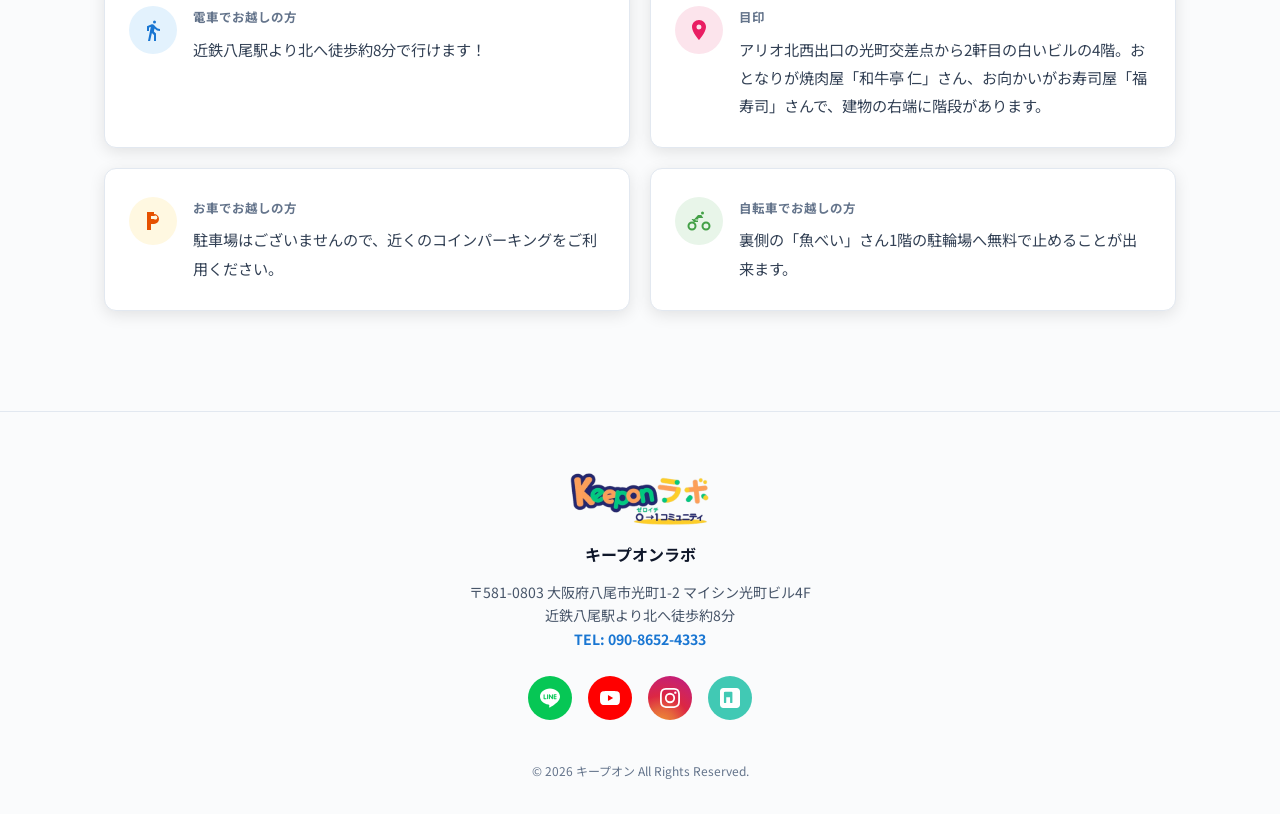
==== commit aa32c50b: "アクセス更新" ====
--- a/index.html
+++ b/index.html
@@ -469,6 +469,19 @@
           ></iframe>
         </div>
 
+        <!-- 外観・内装写真 -->
+        <div class="access-photos reveal">
+          <p class="access-photos__label">外観・内装</p>
+          <div class="access-photos__grid">
+            <figure class="access-photos__item">
+              <img src="images/acess1.jpg" alt="キープオンラボ 外観" loading="lazy">
+            </figure>
+            <figure class="access-photos__item">
+              <img src="images/acess2.jpg" alt="キープオンラボ 内装" loading="lazy">
+            </figure>
+          </div>
+        </div>
+
         <div class="access-info">
           <div class="access-cards">
 
--- a/css/style.css
+++ b/css/style.css
@@ -1938,6 +1938,48 @@
   display: block;
 }
 
+/* 外観・内装写真 */
+.access-photos {
+  margin-top: 48px;
+}
+
+.access-photos__label {
+  font-size: 0.78rem;
+  font-weight: 700;
+  letter-spacing: 0.08em;
+  text-transform: uppercase;
+  color: var(--gray-500);
+  text-align: center;
+  margin-bottom: 16px;
+}
+
+.access-photos__grid {
+  display: grid;
+  grid-template-columns: repeat(2, 1fr);
+  gap: 16px;
+}
+
+.access-photos__item {
+  margin: 0;
+  border-radius: var(--radius-lg);
+  overflow: hidden;
+  box-shadow: 0 4px 20px rgba(0,0,0,0.10);
+  aspect-ratio: 4 / 3;
+  background: var(--gray-100);
+}
+
+.access-photos__item img {
+  width: 100%;
+  height: 100%;
+  object-fit: cover;
+  display: block;
+  transition: transform 0.4s ease;
+}
+
+.access-photos__item:hover img {
+  transform: scale(1.04);
+}
+
 /* 住所・アクセス情報カード */
 .access-info {
   margin-top: 56px;
@@ -2039,6 +2081,11 @@
   .access-map {
     aspect-ratio: 4 / 3;
     border-radius: var(--radius-md);
+  }
+
+  .access-photos__grid {
+    grid-template-columns: 1fr;
+    gap: 12px;
   }
 
   .access-cards {
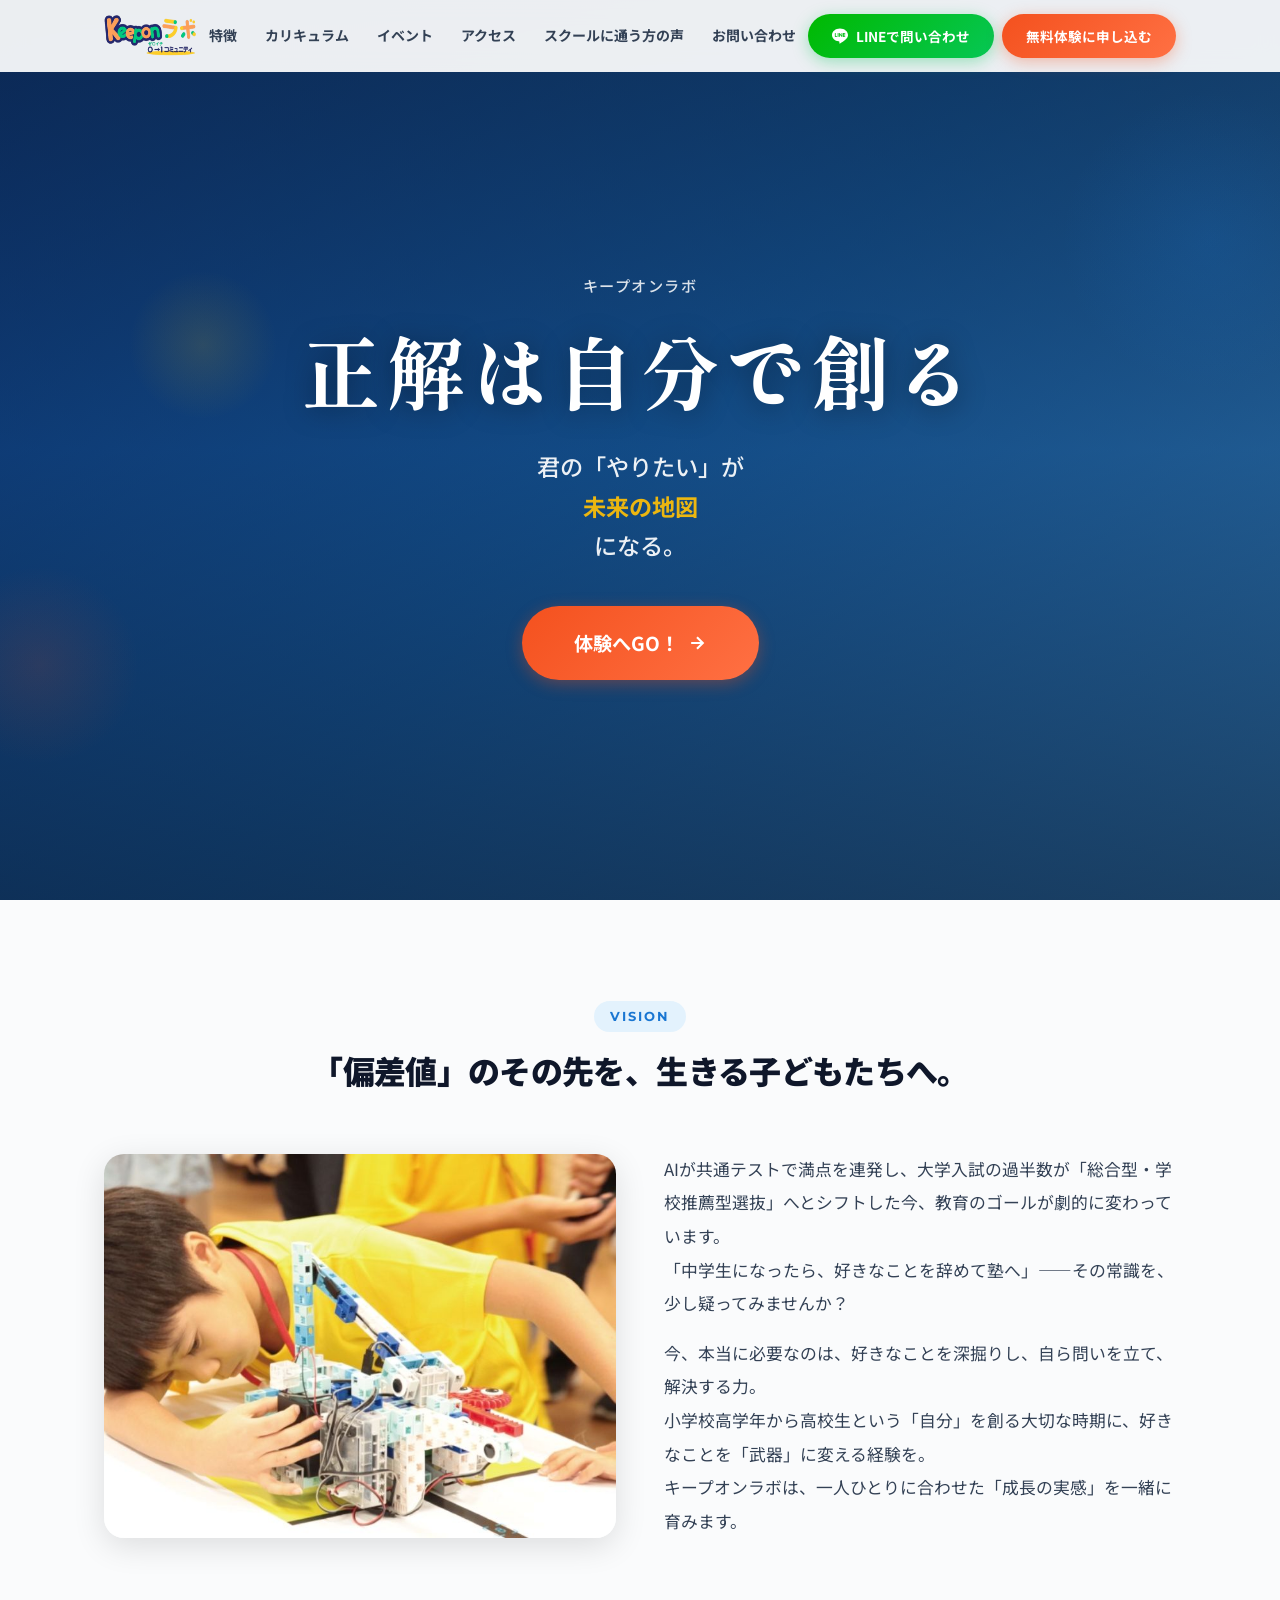
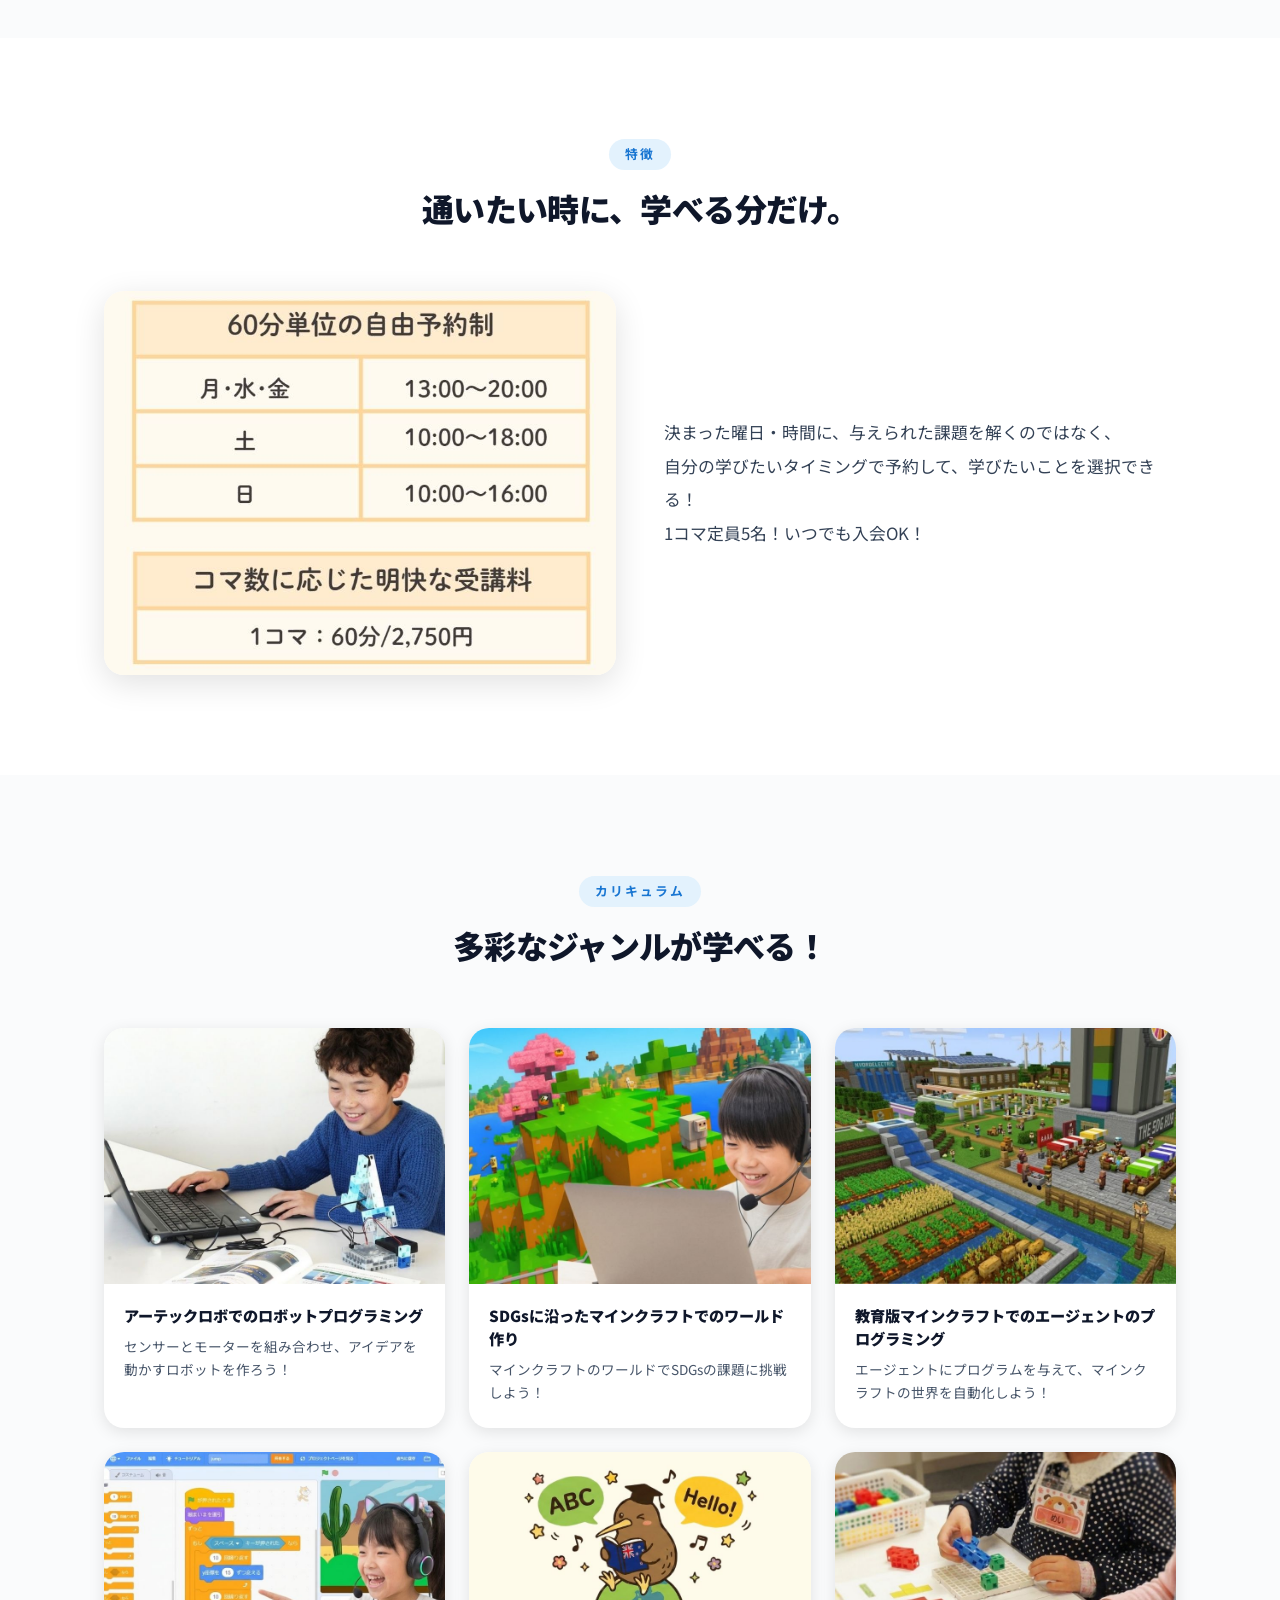
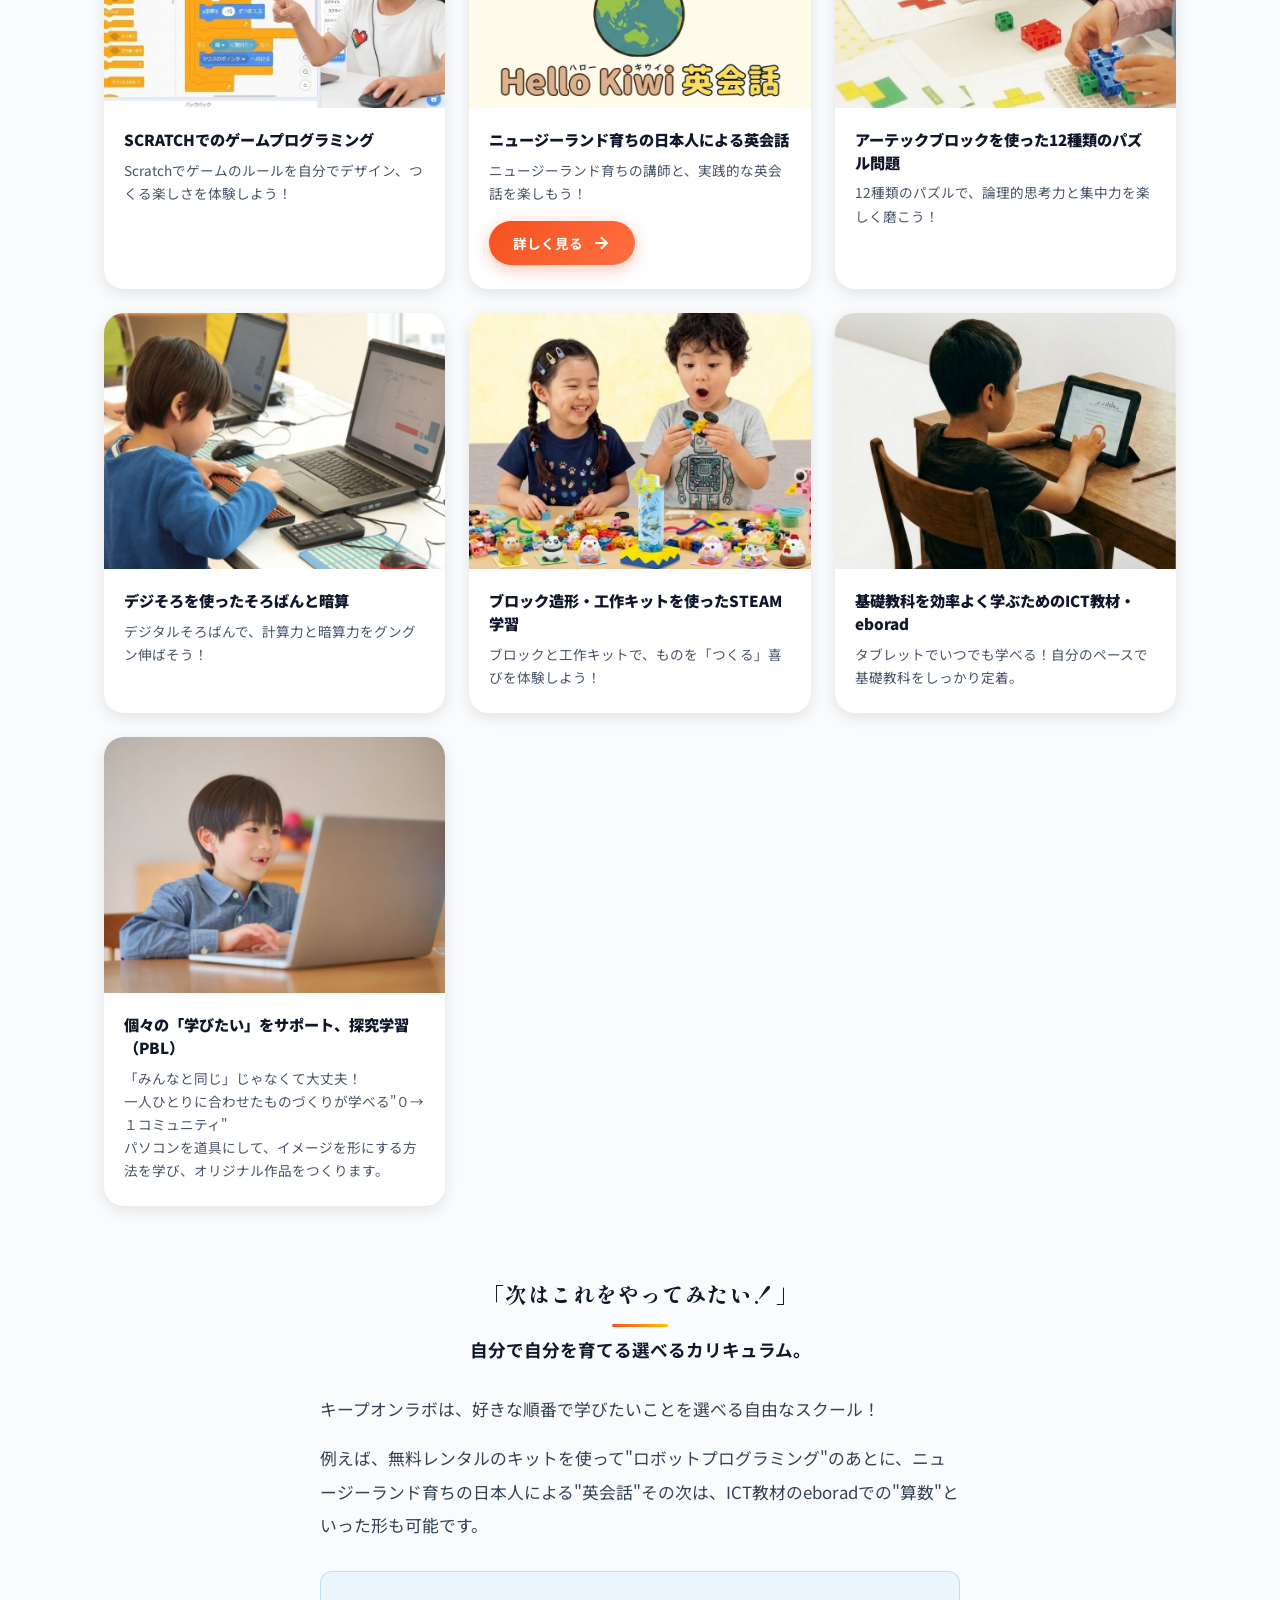
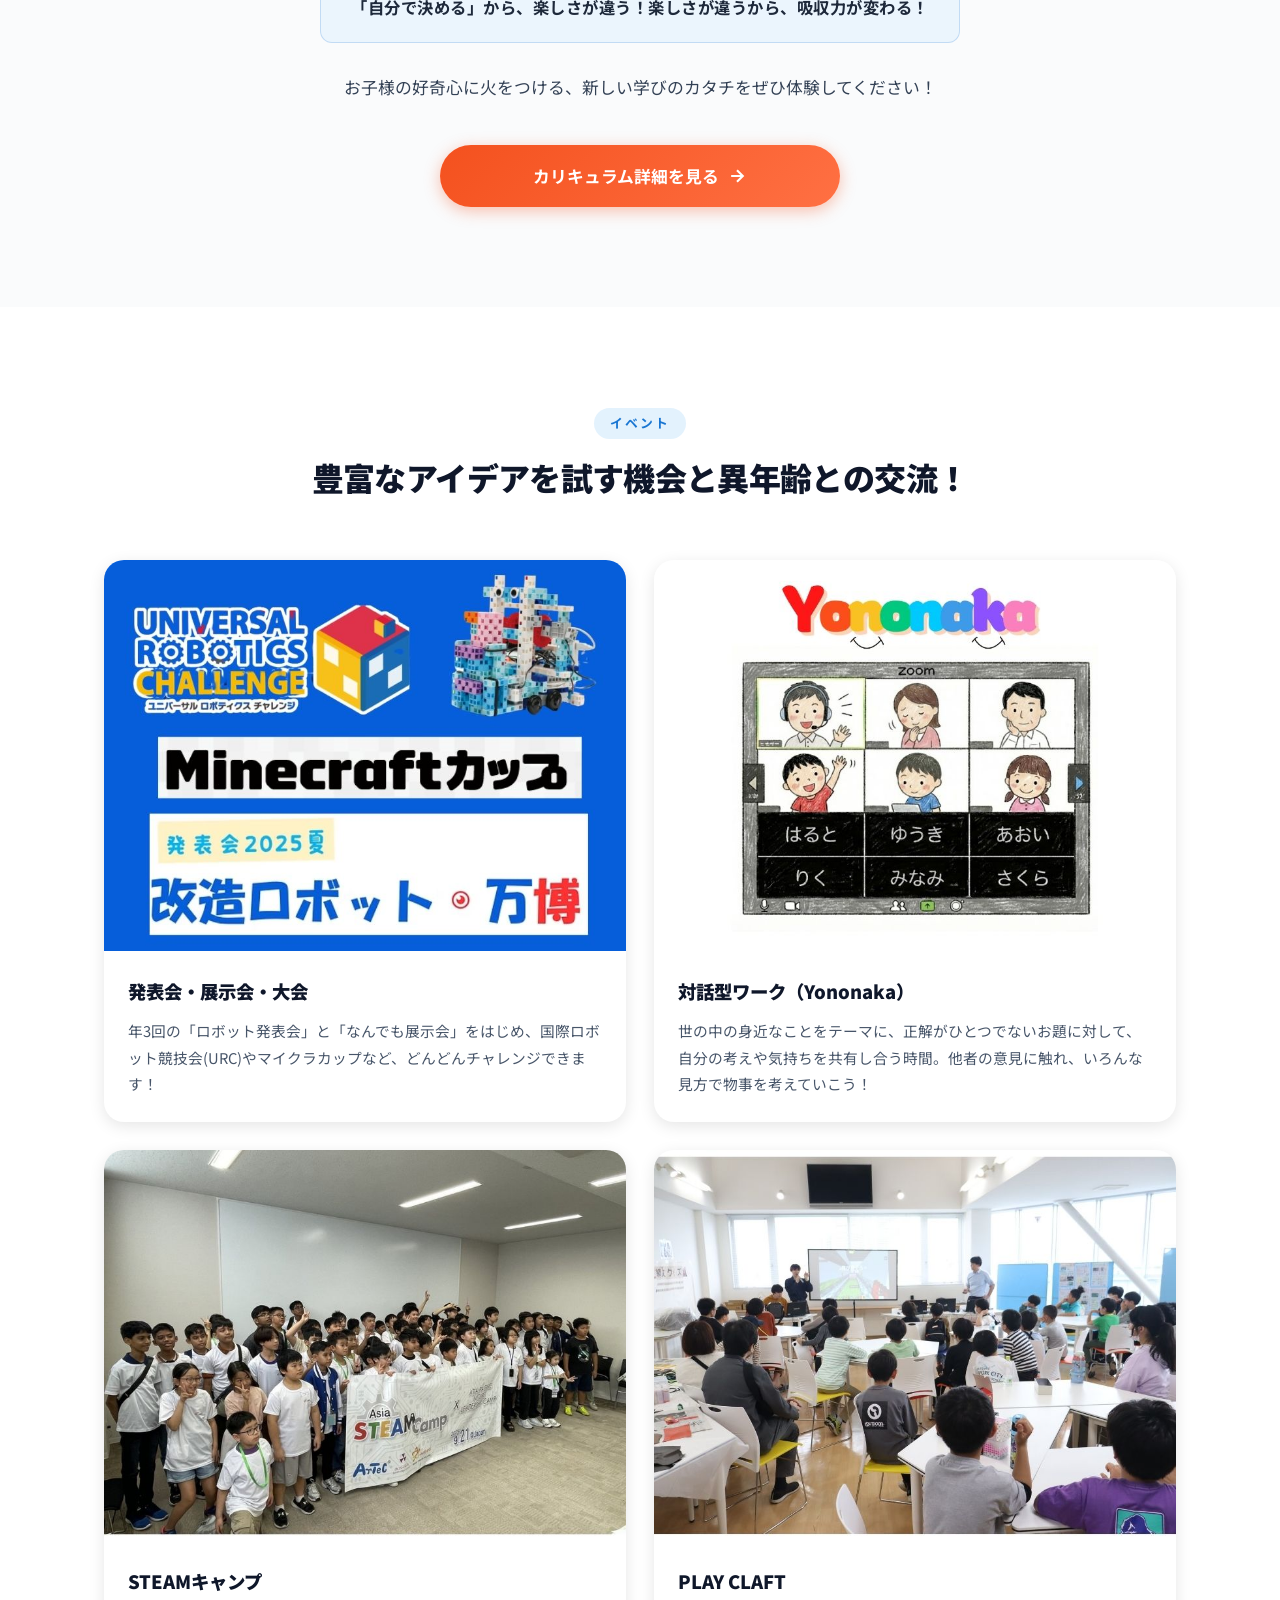
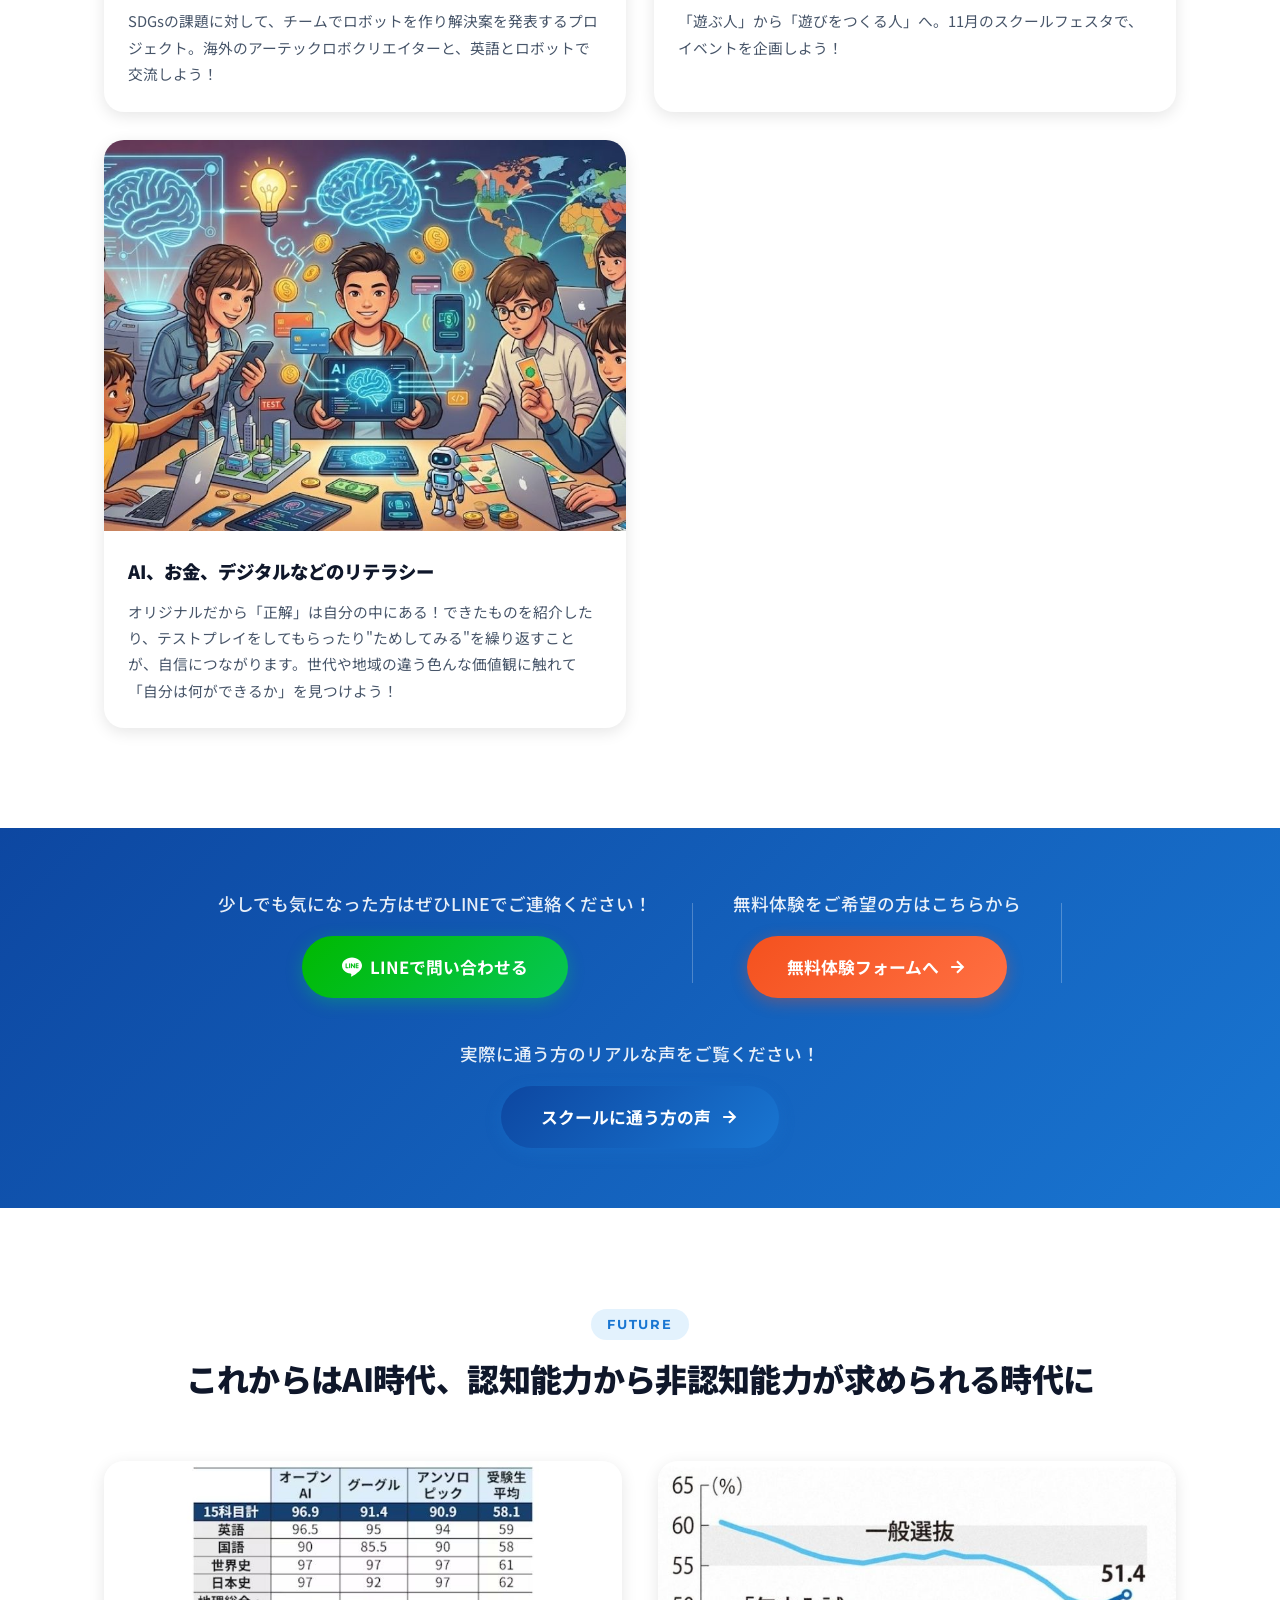
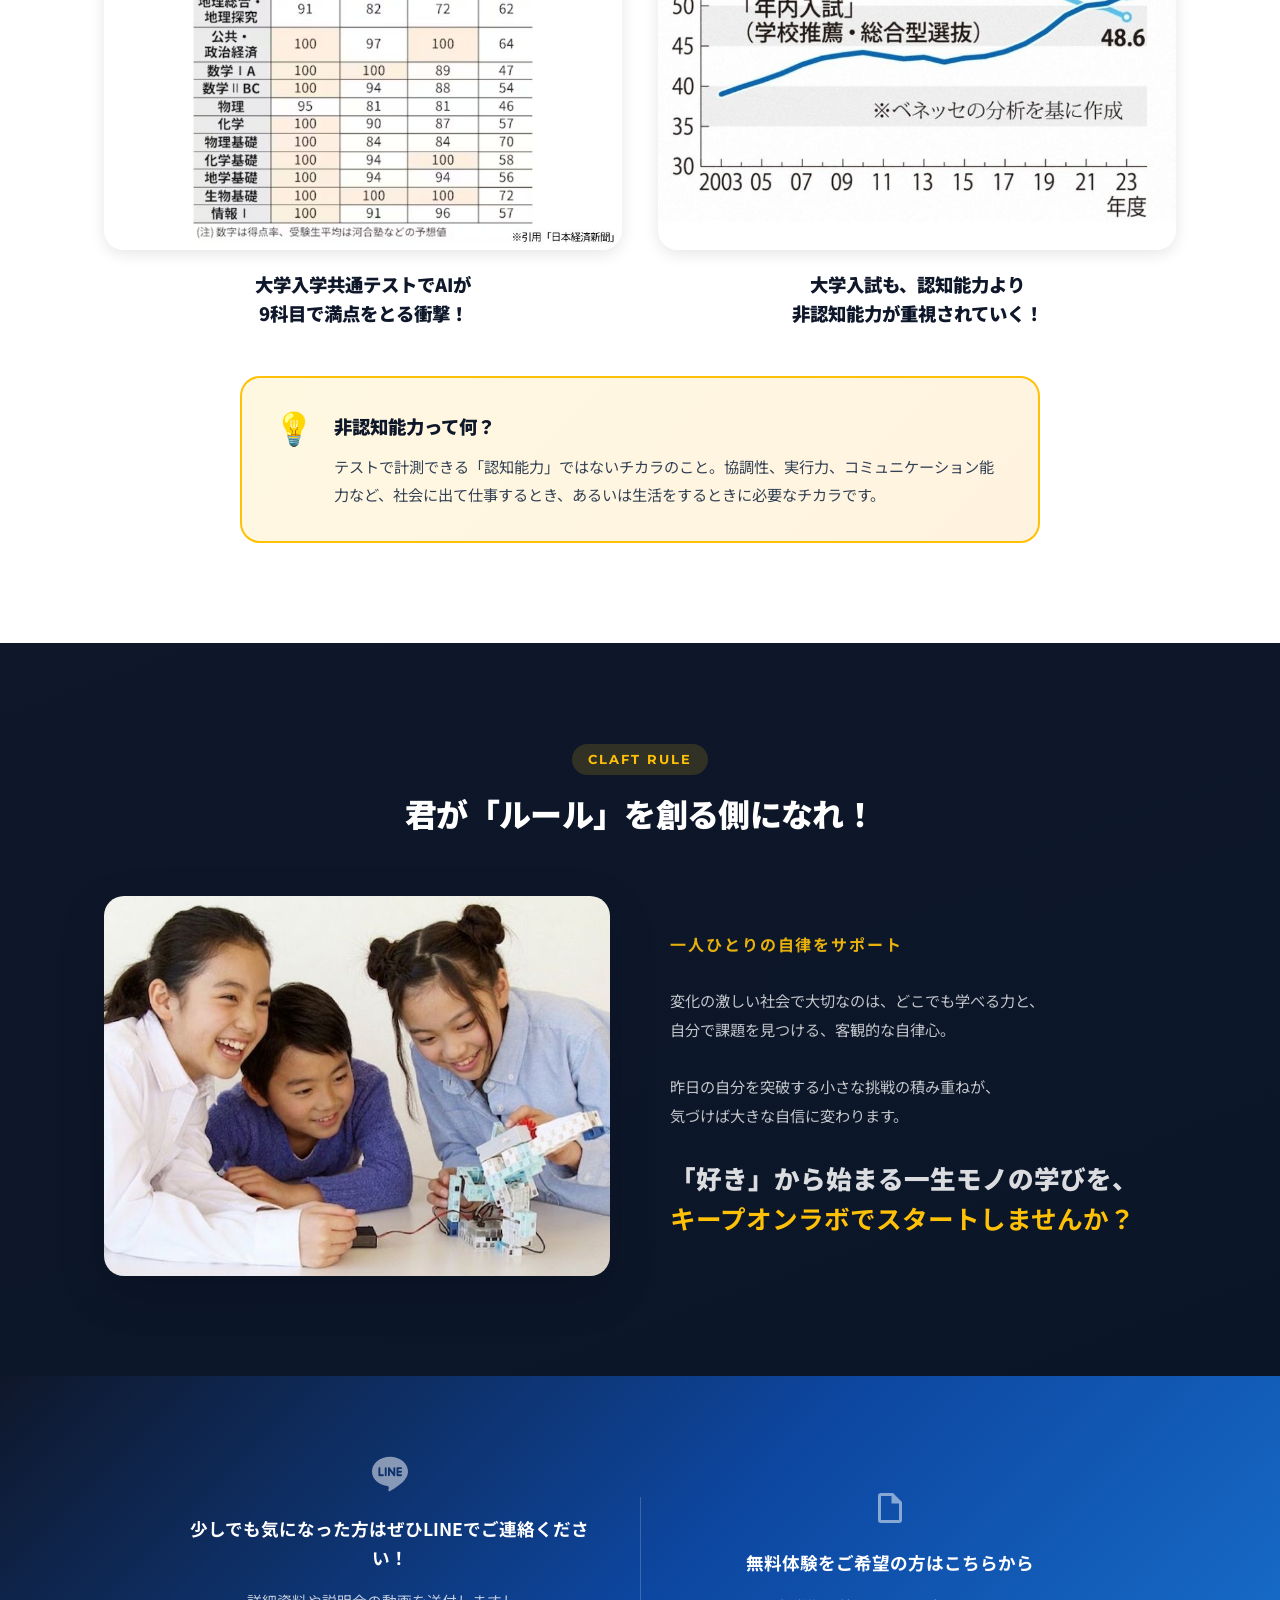
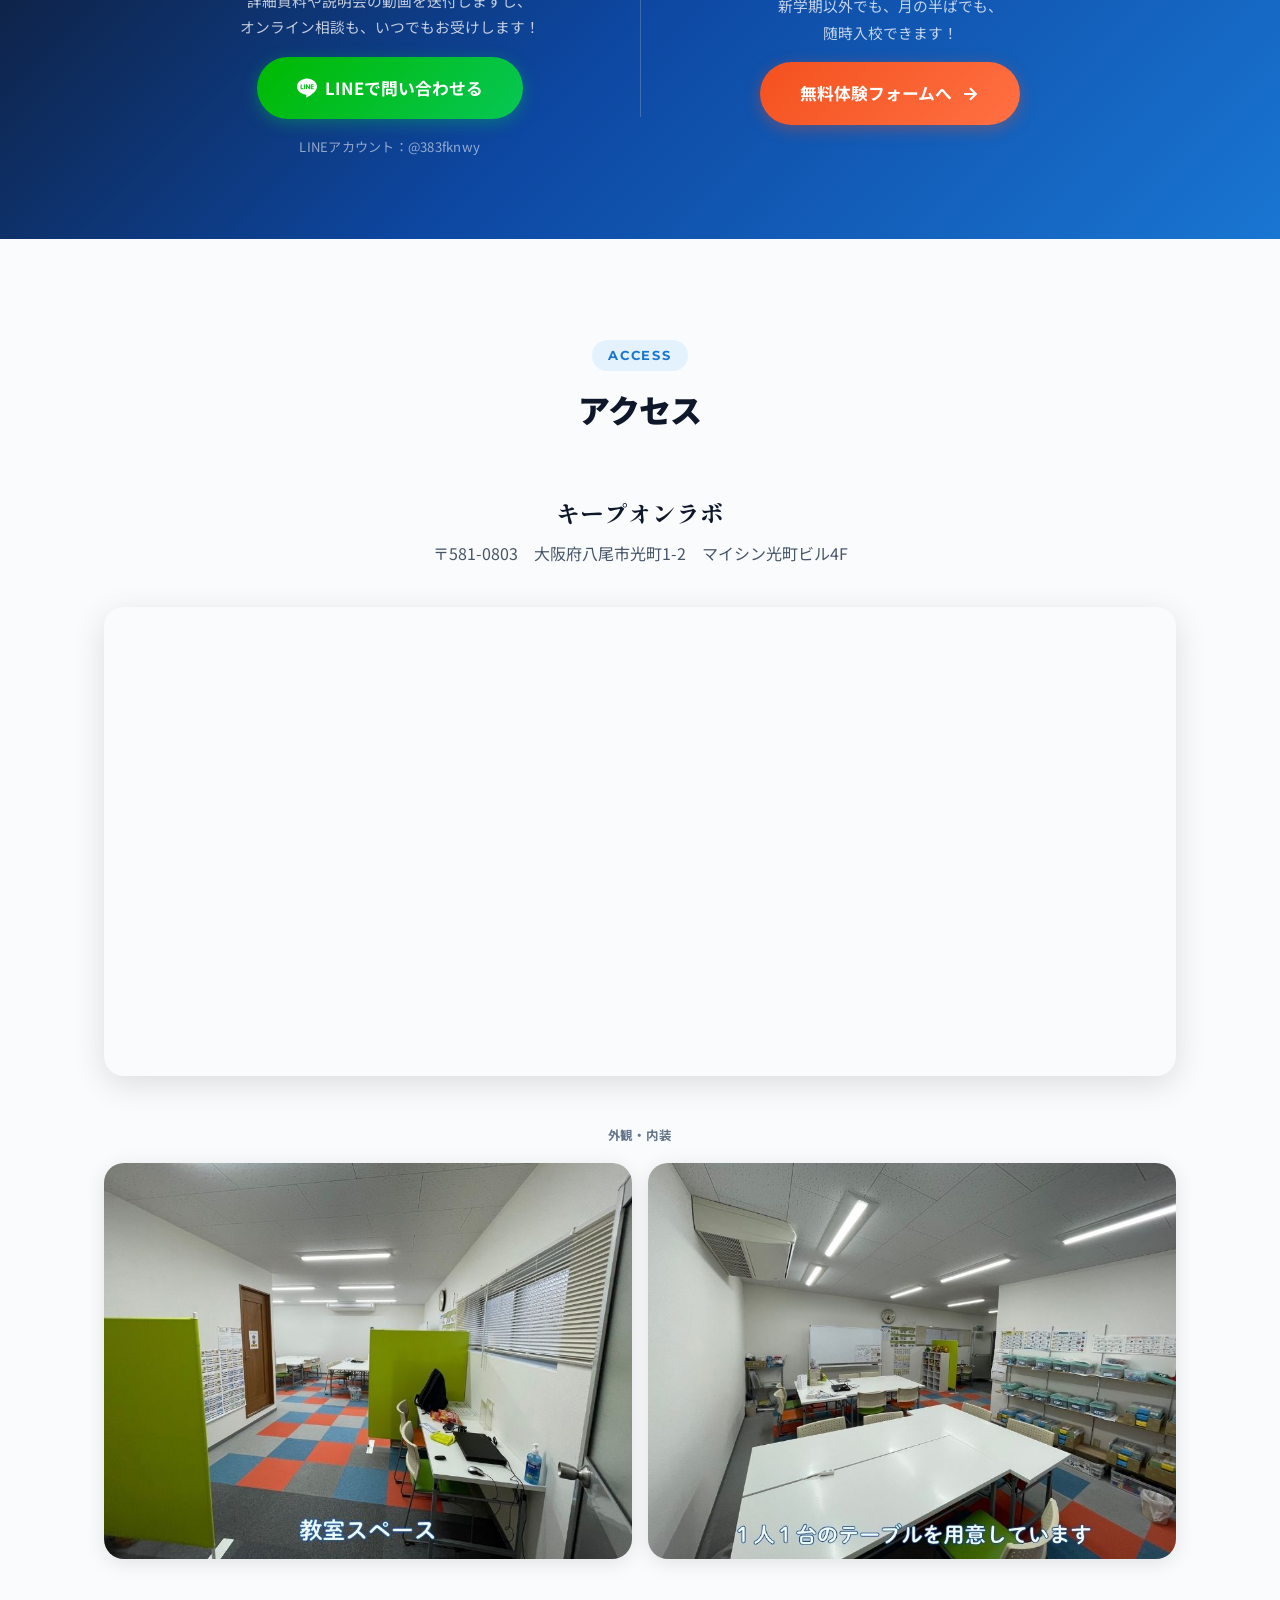
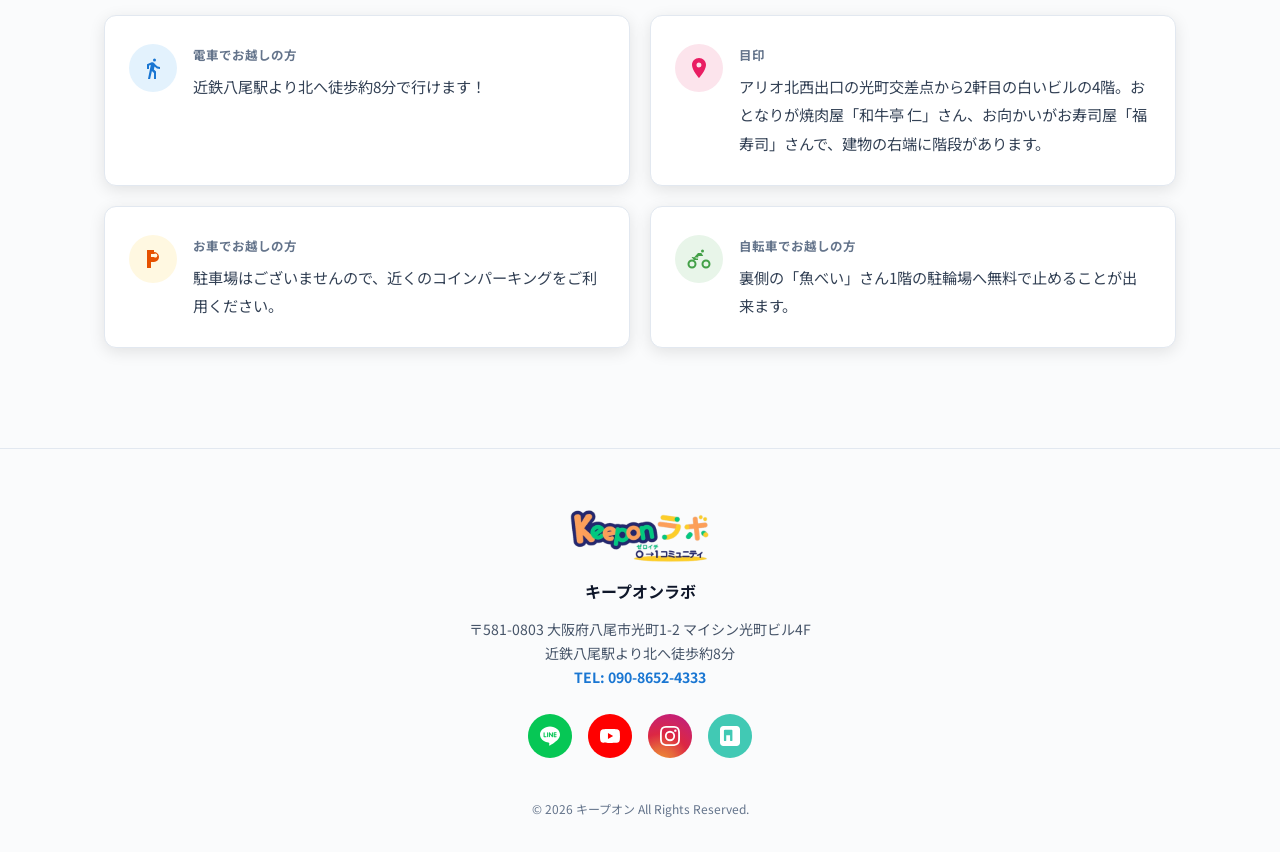
==== commit 111bcaa9: "ハローキウイ更新" ====
--- a/index.html
+++ b/index.html
@@ -208,6 +208,12 @@
             <div class="curriculum-card__body">
               <h3 class="curriculum-card__title">ニュージーランド育ちの日本人による英会話</h3>
               <p class="curriculum-card__text">ニュージーランド育ちの講師と、実践的な英会話を楽しもう！</p>
+              <div class="curriculum-card__cta">
+                <a href="https://www.hellokiwieikaiwa.com/" class="btn btn--cta btn--sm" target="_blank" rel="noopener">
+                  詳しく見る
+                  <svg class="btn__arrow" viewBox="0 0 24 24" fill="none" stroke="currentColor" stroke-width="2.5"><path d="M5 12h14M12 5l7 7-7 7"/></svg>
+                </a>
+              </div>
             </div>
           </div>
           <div class="curriculum-card reveal" data-delay="160">
--- a/css/style.css
+++ b/css/style.css
@@ -1194,6 +1194,10 @@
   color: var(--gray-600);
 }
 
+.curriculum-card__cta {
+  margin-top: 16px;
+}
+
 /* ---------- CURRICULUM — コピー & CTA ---------- */
 .curriculum-copy {
   margin-top: 72px;
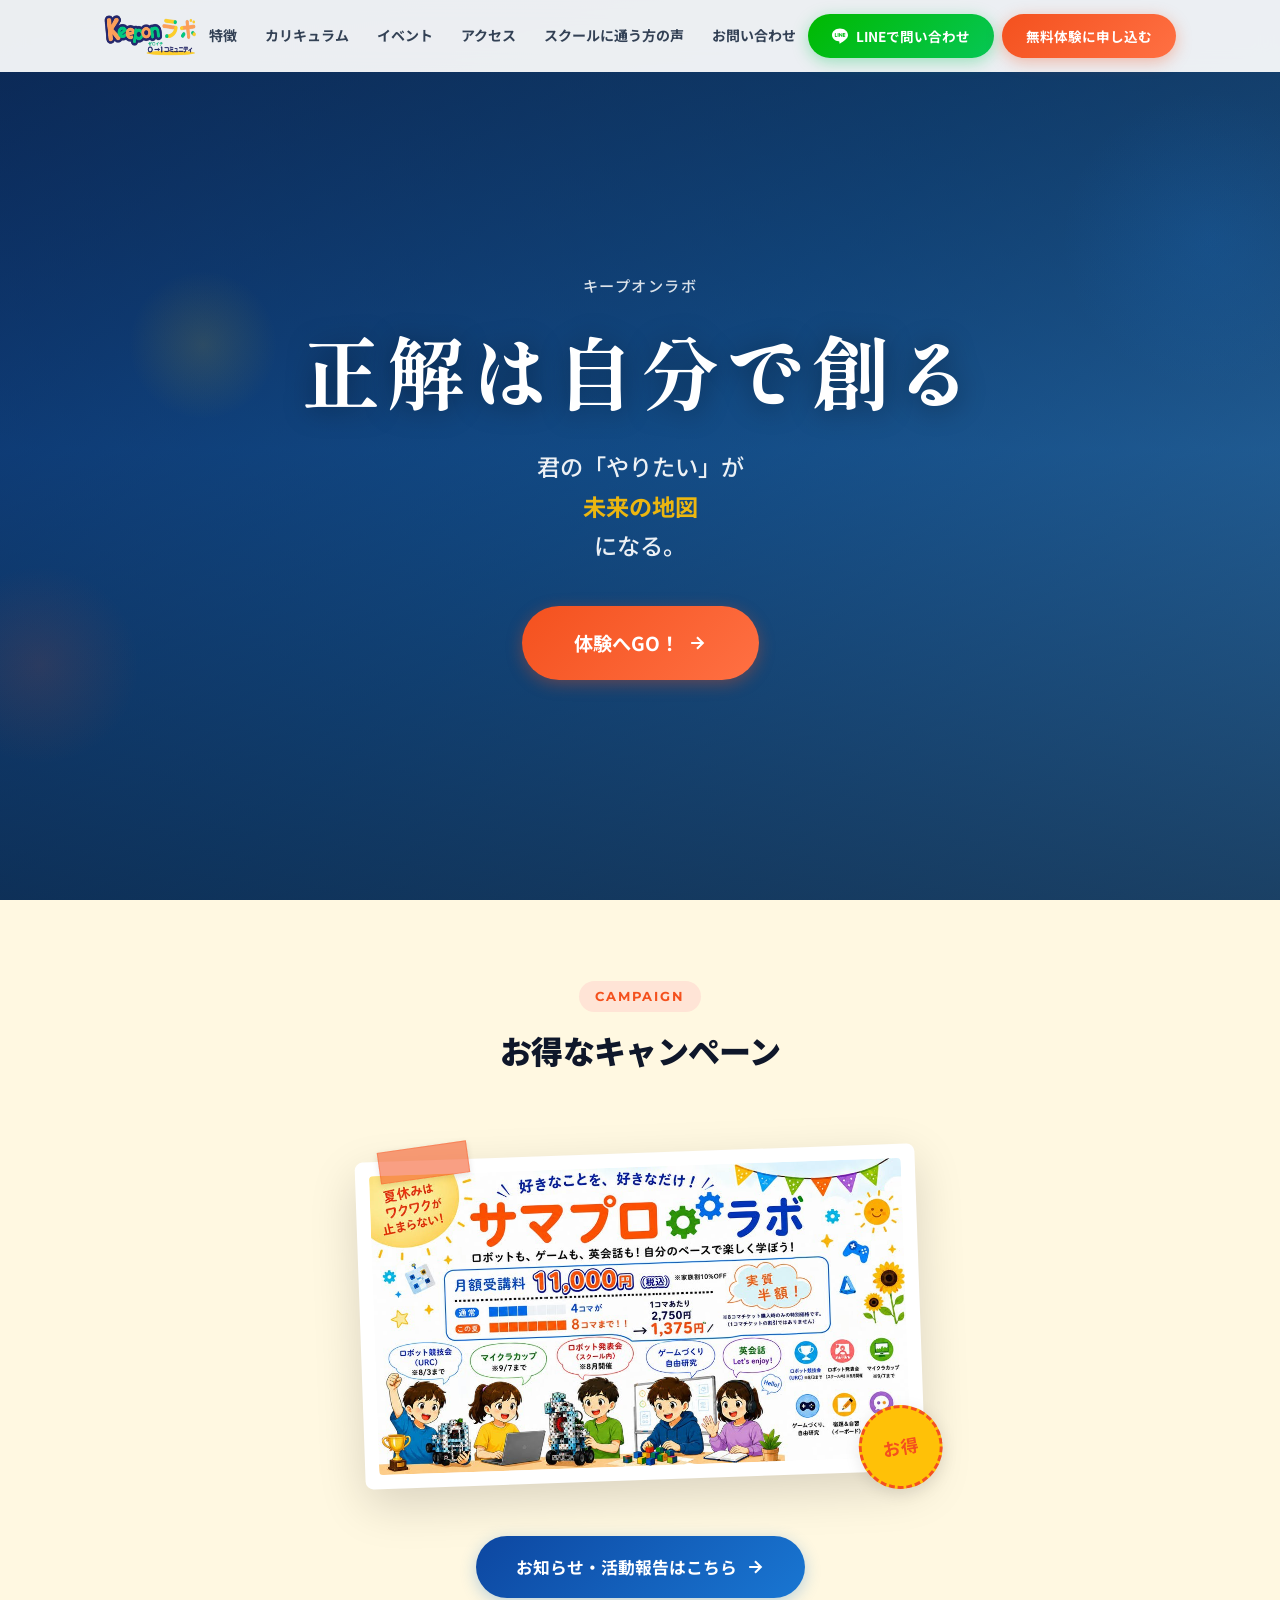
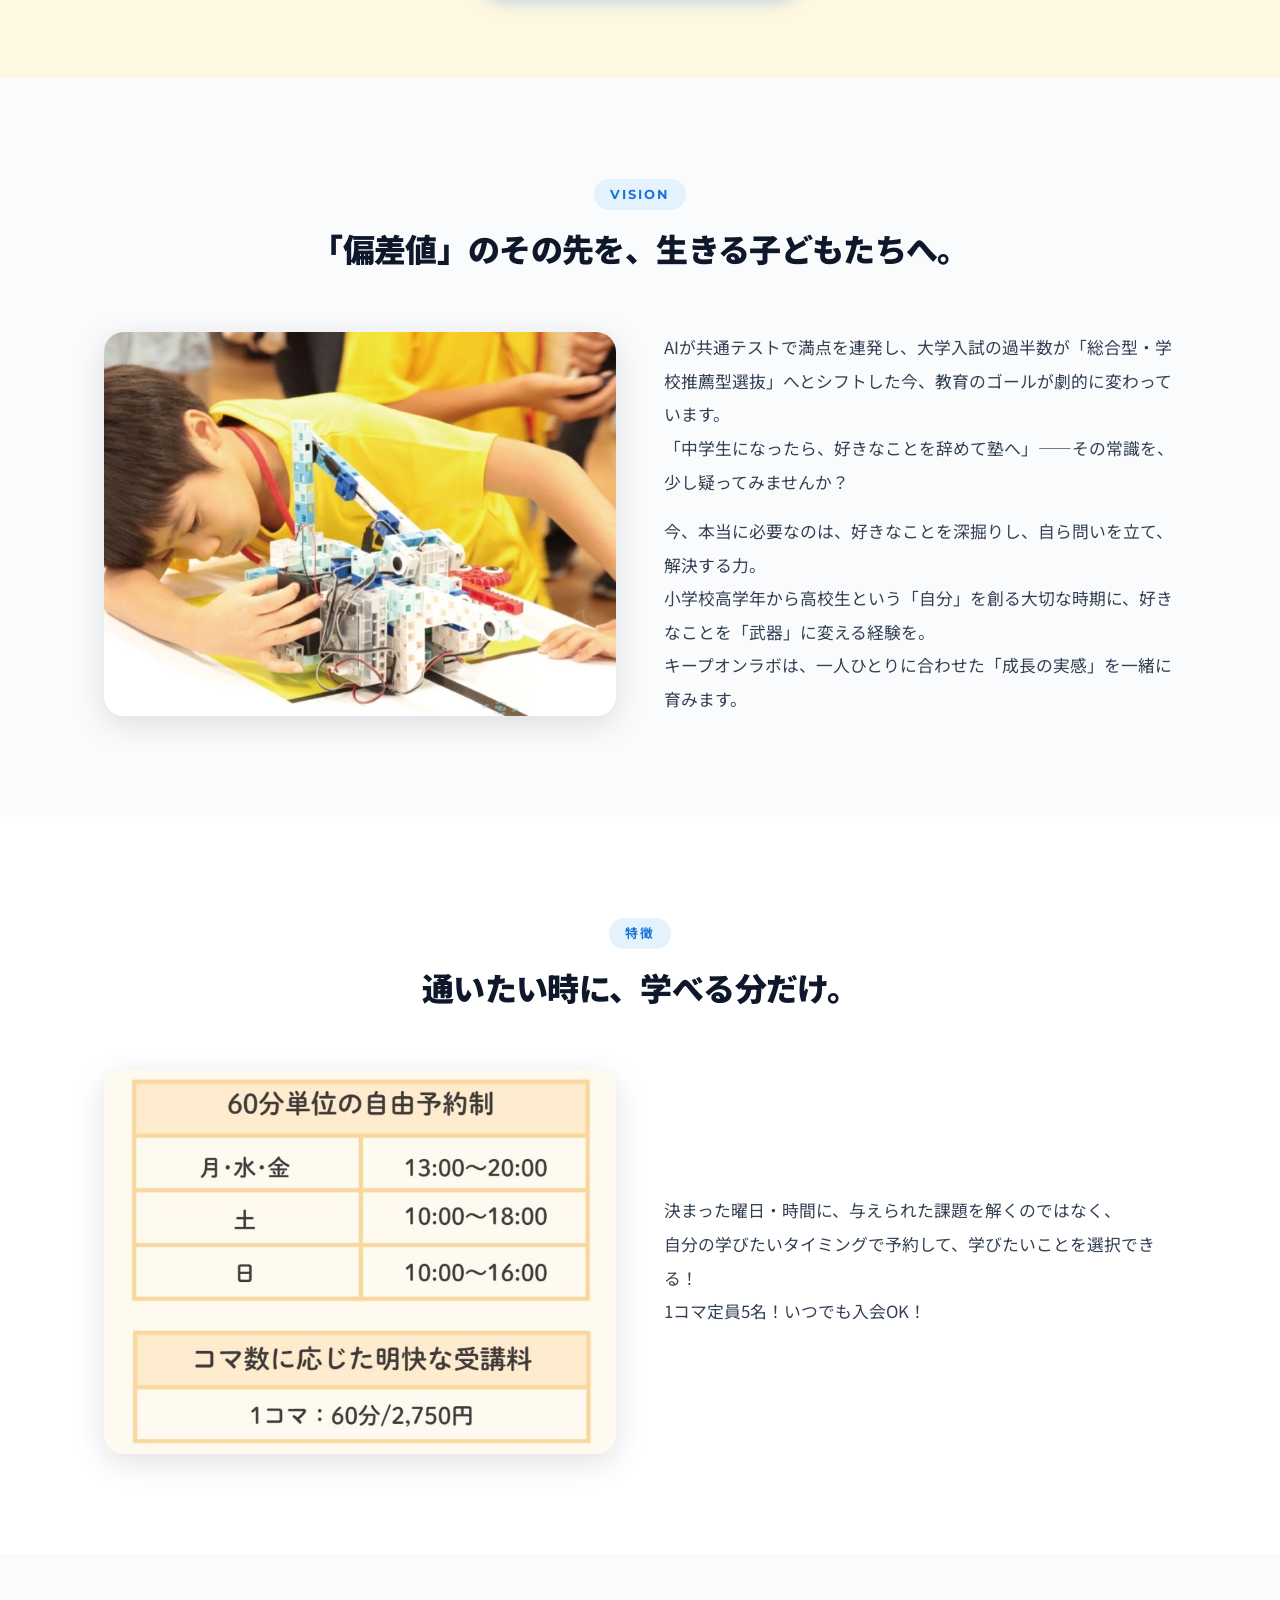
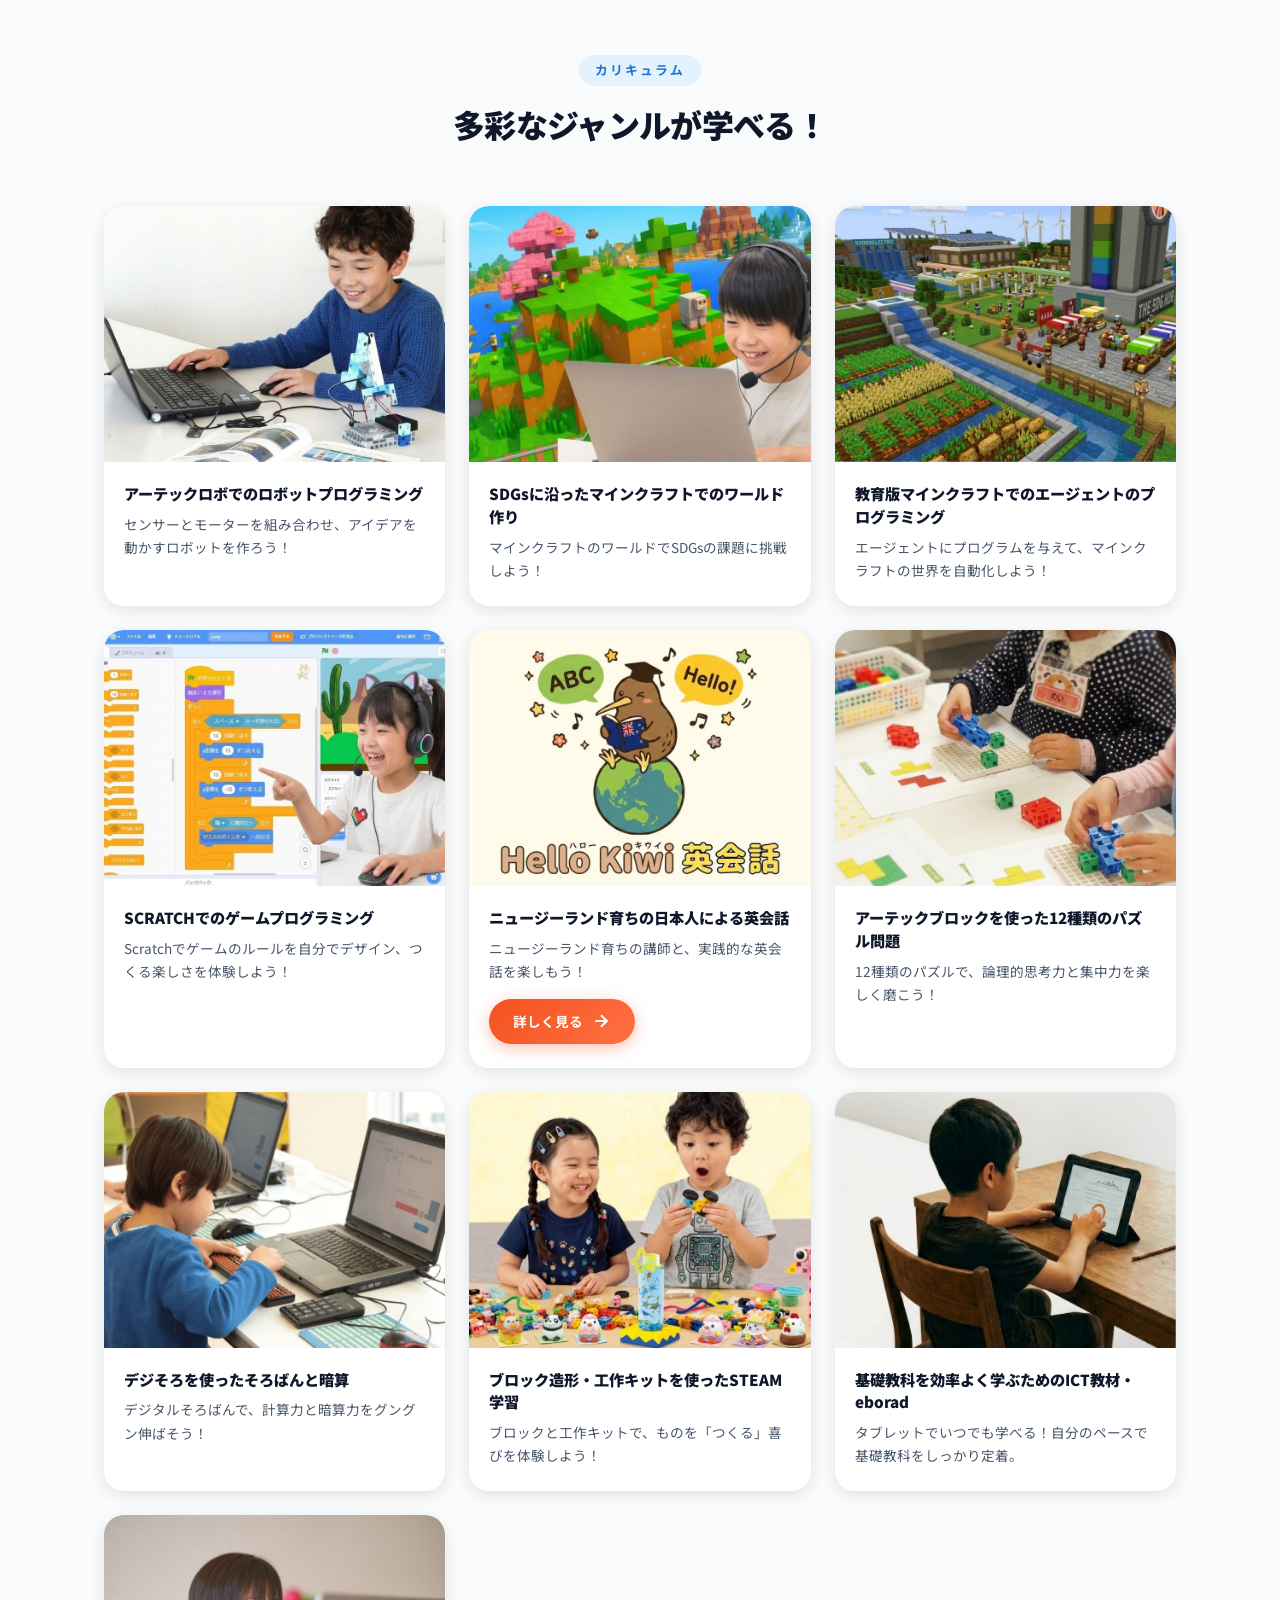
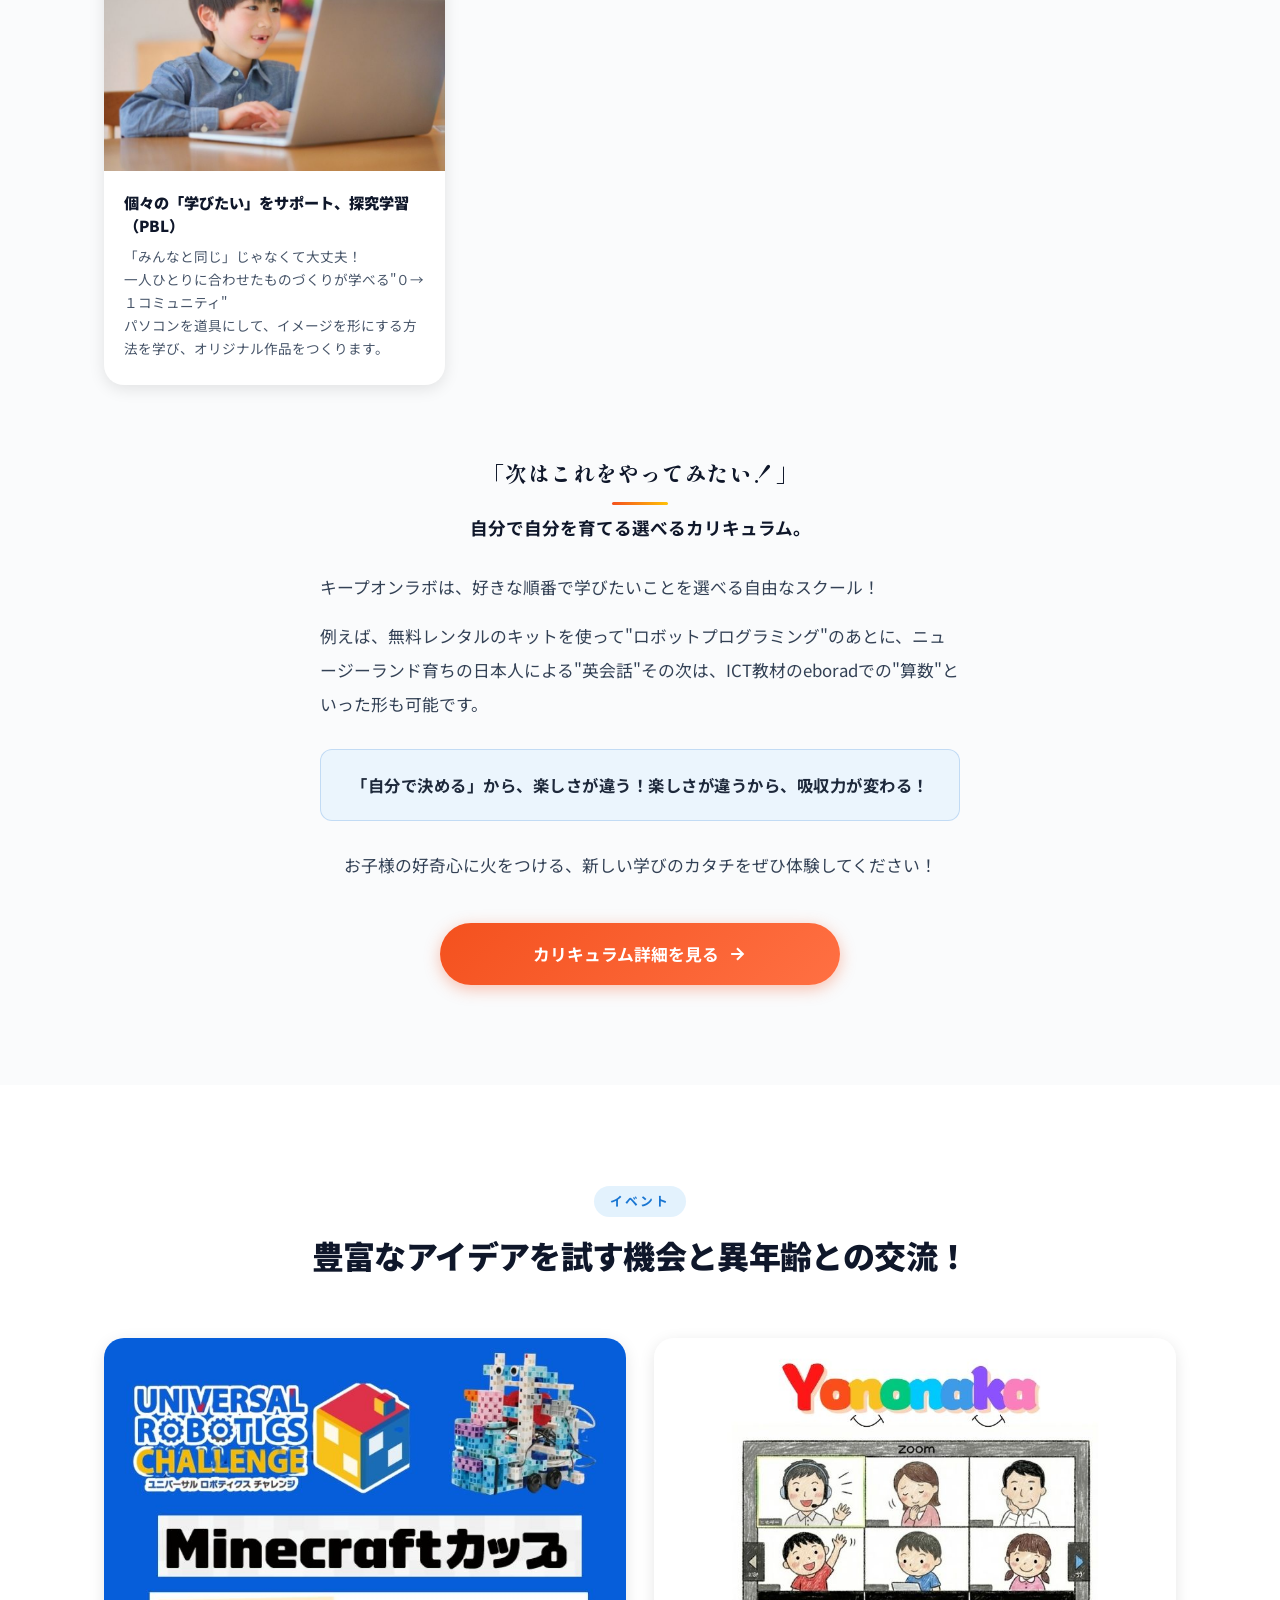
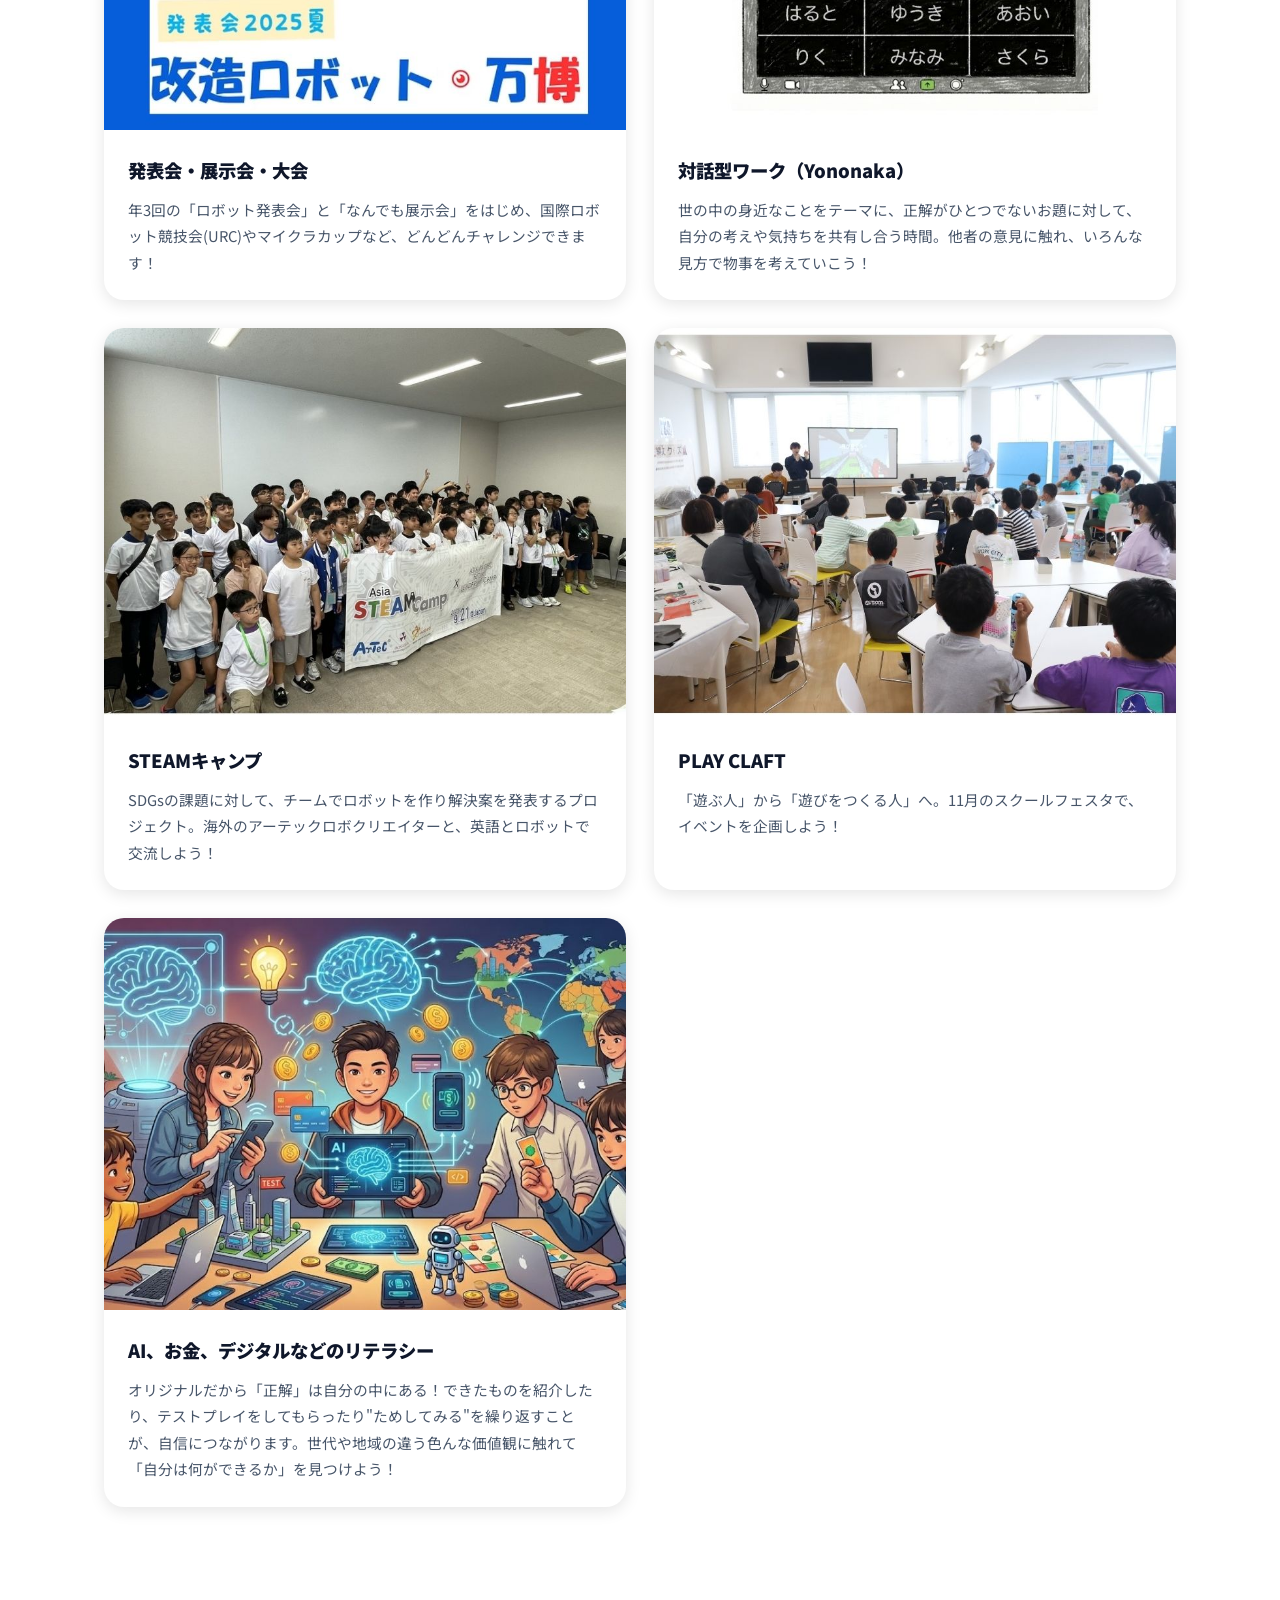
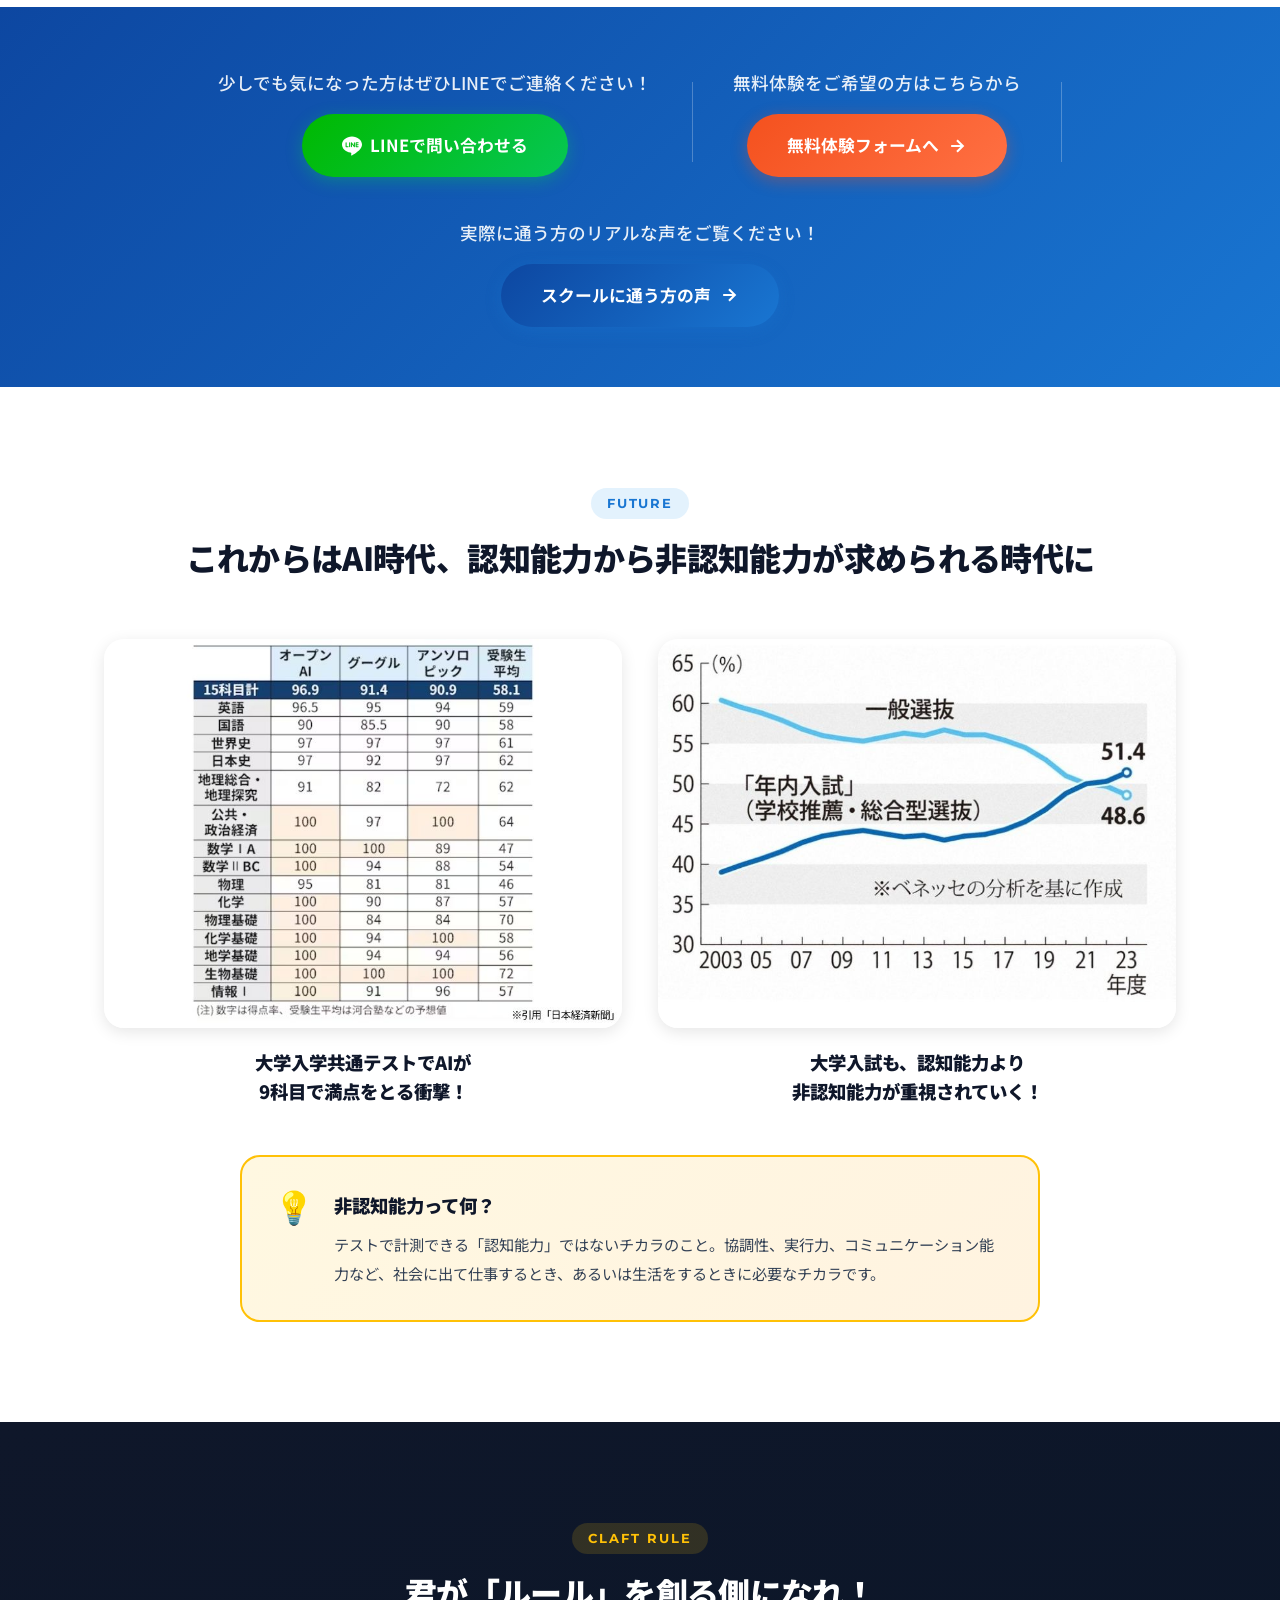
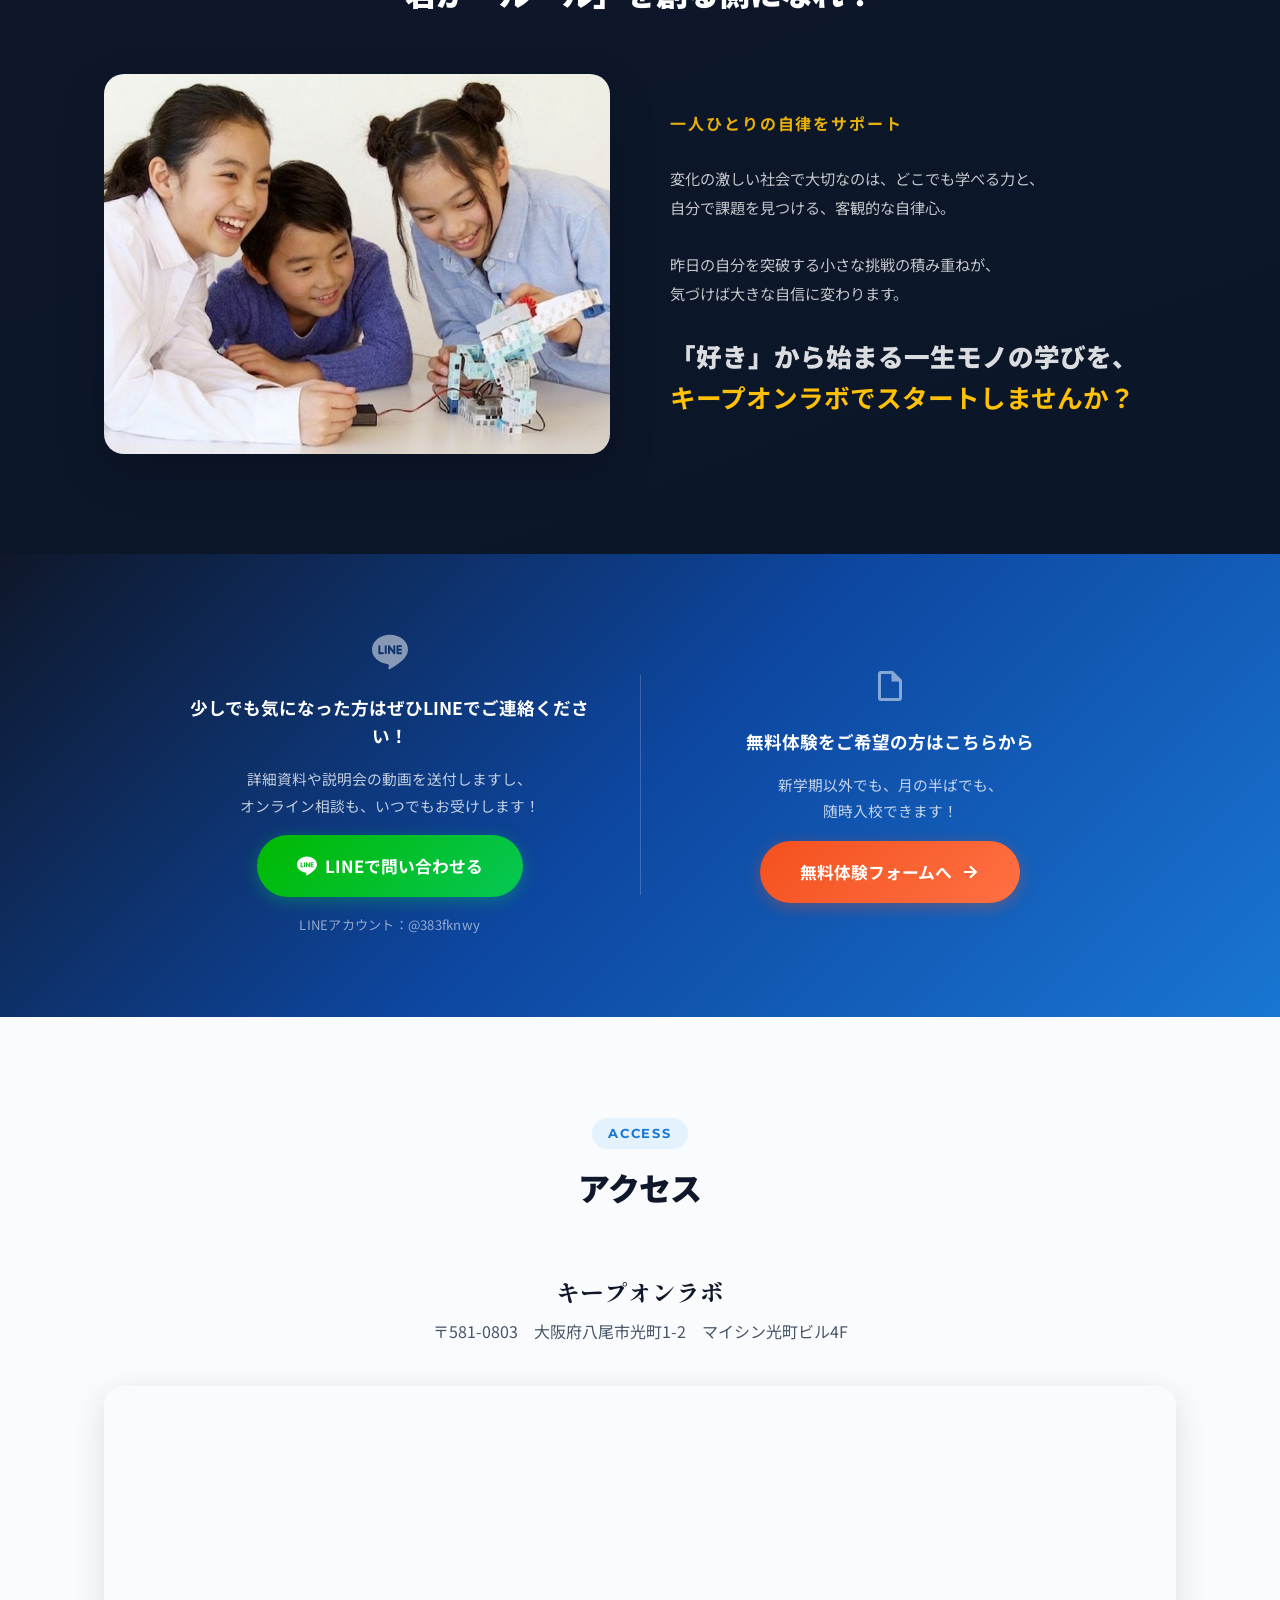
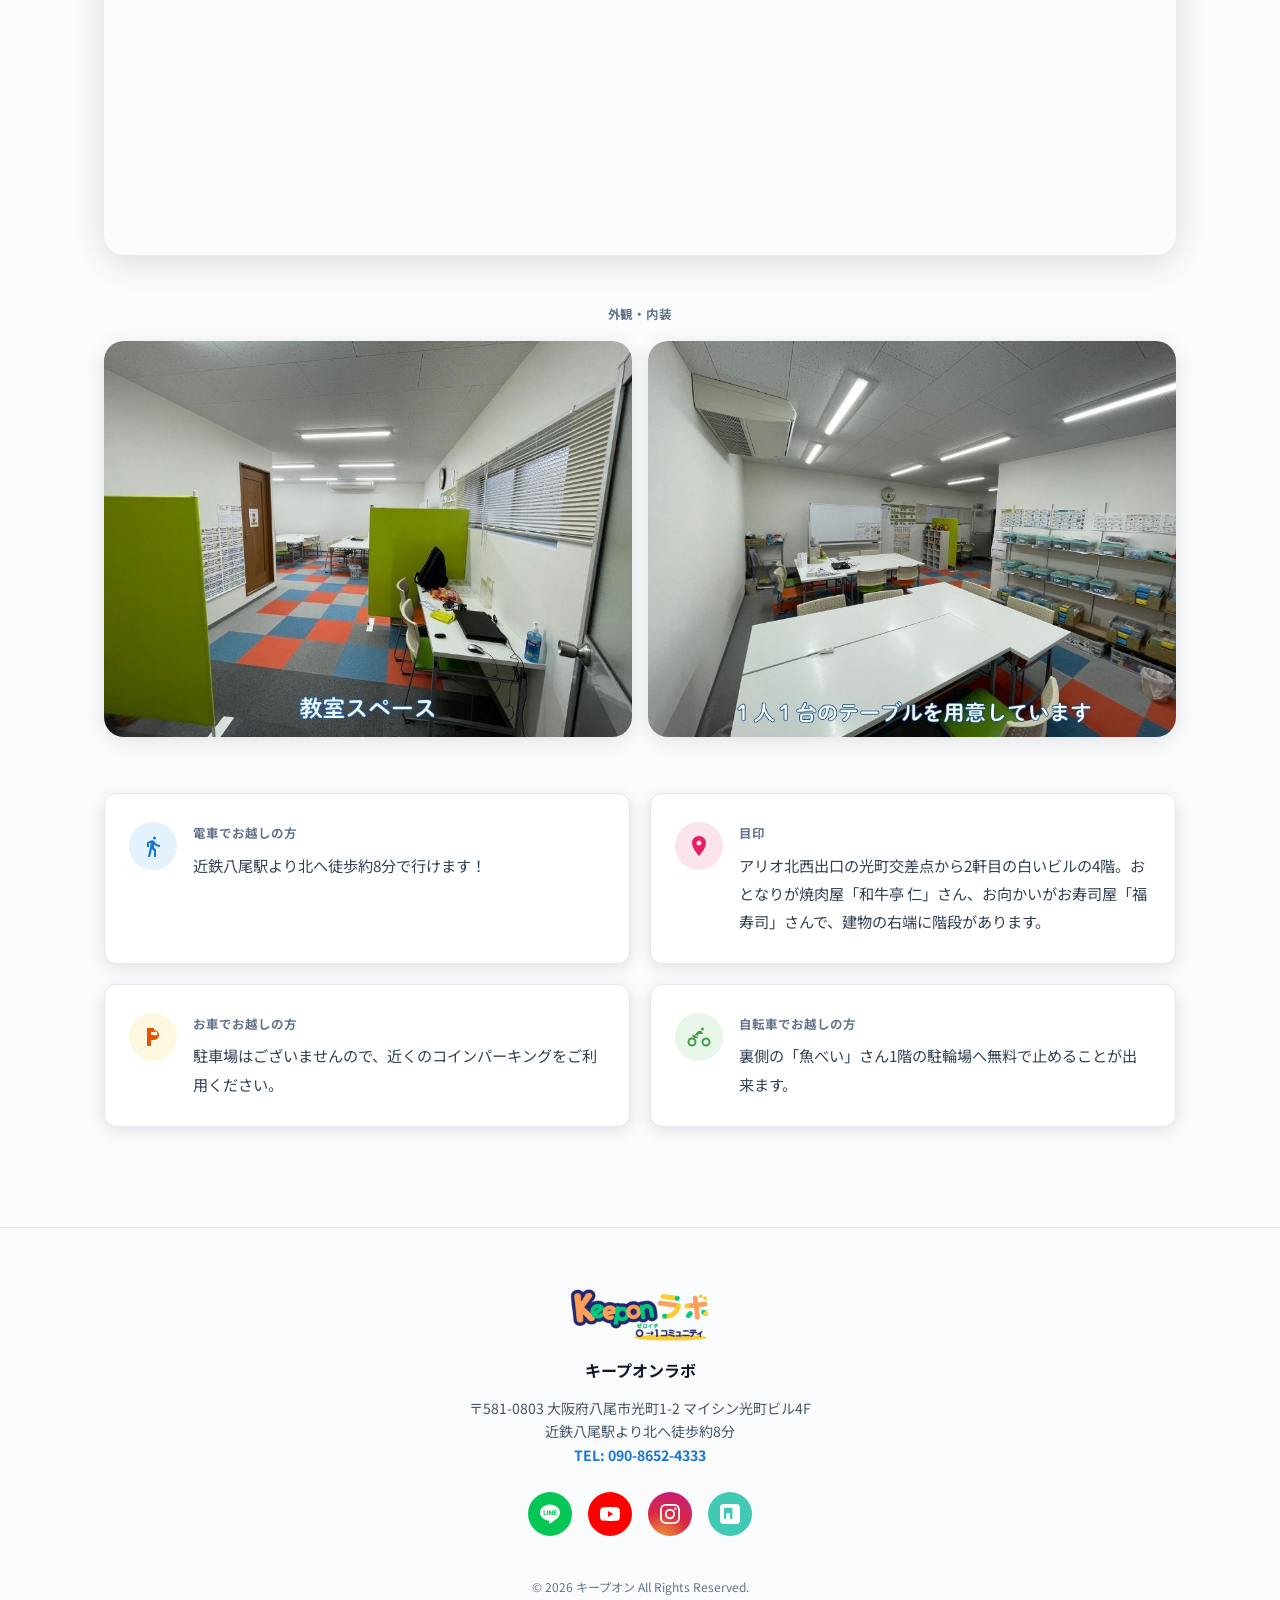
==== commit ddbaa05f: "TOP修正" ====
--- a/index.html
+++ b/index.html
@@ -111,6 +111,29 @@
       <div class="hero__deco hero__deco--3"></div>
     </section>
 
+    <!-- ========== CAMPAIGN ========== -->
+    <section class="section campaign" id="campaign">
+      <div class="container">
+        <div class="section__header reveal">
+          <span class="section__label section__label--orange">Campaign</span>
+          <h2 class="section__title">お得なキャンペーン</h2>
+        </div>
+        <div class="campaign__board reveal">
+          <div class="campaign__card">
+            <span class="campaign__tape" aria-hidden="true"></span>
+            <img src="images/news.jpg" alt="お得なキャンペーンのお知らせ" loading="lazy">
+            <span class="campaign__stamp">お得</span>
+          </div>
+        </div>
+        <div class="campaign__cta reveal">
+          <a href="https://claft.keeponlearning.fun/lab" class="btn btn--blue btn--lg" target="_blank" rel="noopener">
+            お知らせ・活動報告はこちら
+            <svg class="btn__arrow" viewBox="0 0 24 24" fill="none" stroke="currentColor" stroke-width="2.5"><path d="M5 12h14M12 5l7 7-7 7"/></svg>
+          </a>
+        </div>
+      </div>
+    </section>
+
     <!-- ========== VISION ========== -->
     <section class="section section--alt vision" id="vision">
       <div class="container">
--- a/css/style.css
+++ b/css/style.css
@@ -1146,6 +1146,82 @@
   color: var(--gray-700);
 }
 
+/* ---------- CAMPAIGN ---------- */
+.campaign {
+  background: var(--yellow-light);
+  text-align: center;
+  padding: 80px 0;
+}
+
+.section__label--orange {
+  color: var(--orange);
+  background: #FFE4D6;
+}
+
+.campaign__board {
+  display: flex;
+  justify-content: center;
+  padding: 20px 0 12px;
+}
+
+.campaign__card {
+  position: relative;
+  display: inline-block;
+  max-width: 560px;
+  width: 100%;
+  background: var(--white);
+  padding: 14px;
+  border-radius: var(--radius-sm);
+  box-shadow: var(--shadow-xl);
+  transform: rotate(-2deg);
+  transition: transform var(--transition);
+}
+
+.campaign__board:hover .campaign__card {
+  transform: rotate(0deg);
+}
+
+.campaign__card img {
+  border-radius: 4px;
+  width: 100%;
+}
+
+.campaign__tape {
+  position: absolute;
+  top: -14px;
+  left: 24px;
+  width: 90px;
+  height: 32px;
+  background: rgba(244, 81, 30, 0.55);
+  border: 1px solid rgba(244, 81, 30, 0.3);
+  transform: rotate(-6deg);
+  box-shadow: 0 2px 6px rgba(0, 0, 0, 0.1);
+}
+
+.campaign__stamp {
+  position: absolute;
+  bottom: -18px;
+  right: -18px;
+  display: flex;
+  align-items: center;
+  justify-content: center;
+  width: 84px;
+  height: 84px;
+  border-radius: 50%;
+  background: var(--yellow);
+  color: var(--orange);
+  font-family: var(--font-ja);
+  font-weight: 700;
+  font-size: 1.1rem;
+  border: 3px dashed var(--orange);
+  transform: rotate(-8deg);
+  box-shadow: var(--shadow-md);
+}
+
+.campaign__cta {
+  margin-top: 44px;
+}
+
 /* ---------- VISION ---------- */
 /* Vision uses zigzag layout - no additional styles needed */
 
@@ -1562,6 +1638,30 @@
     font-size: 0.72rem;
   }
 
+  /* Campaign */
+  .campaign__card {
+    max-width: 320px;
+  }
+
+  .campaign__stamp {
+    width: 64px;
+    height: 64px;
+    font-size: 0.9rem;
+    bottom: -12px;
+    right: -8px;
+  }
+
+  .campaign__tape {
+    width: 70px;
+    height: 26px;
+    top: -12px;
+    left: 16px;
+  }
+
+  .campaign__cta {
+    margin-top: 32px;
+  }
+
   /* Header */
   .header__logo img {
     height: 34px;
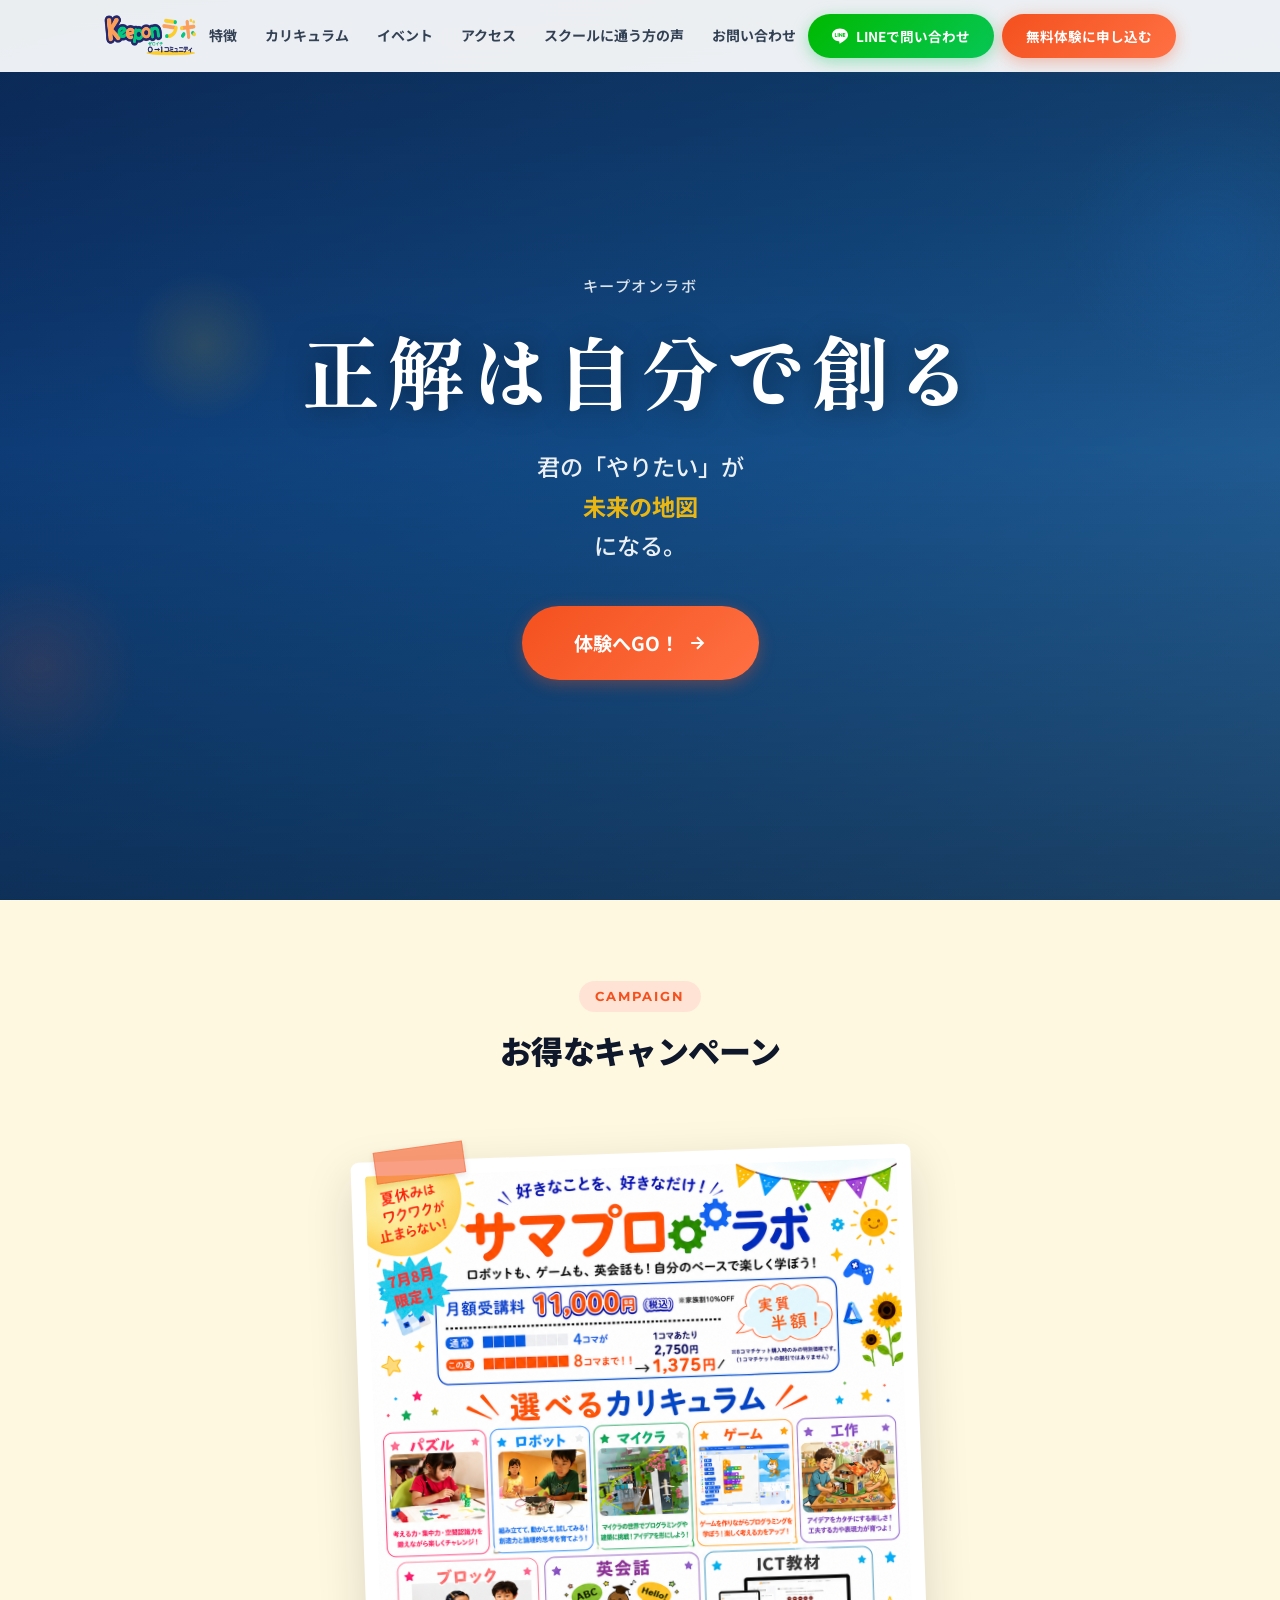
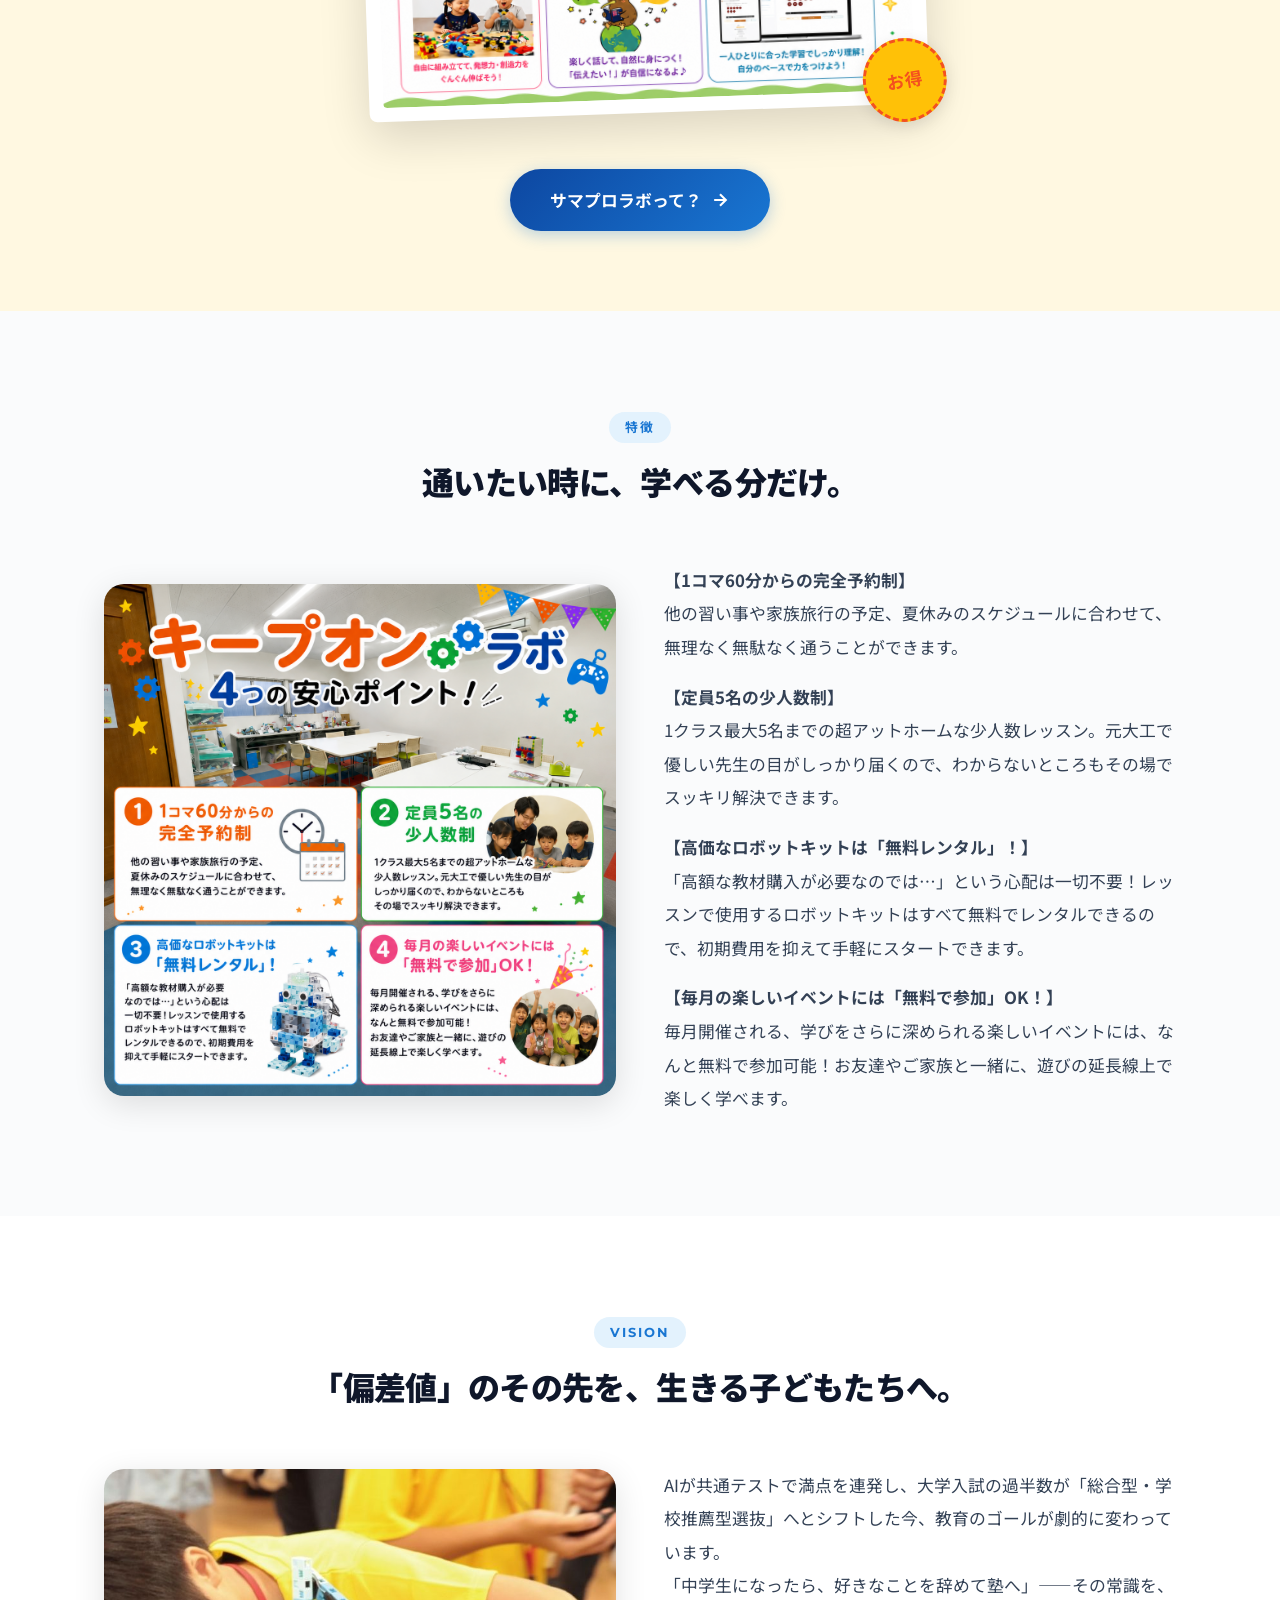
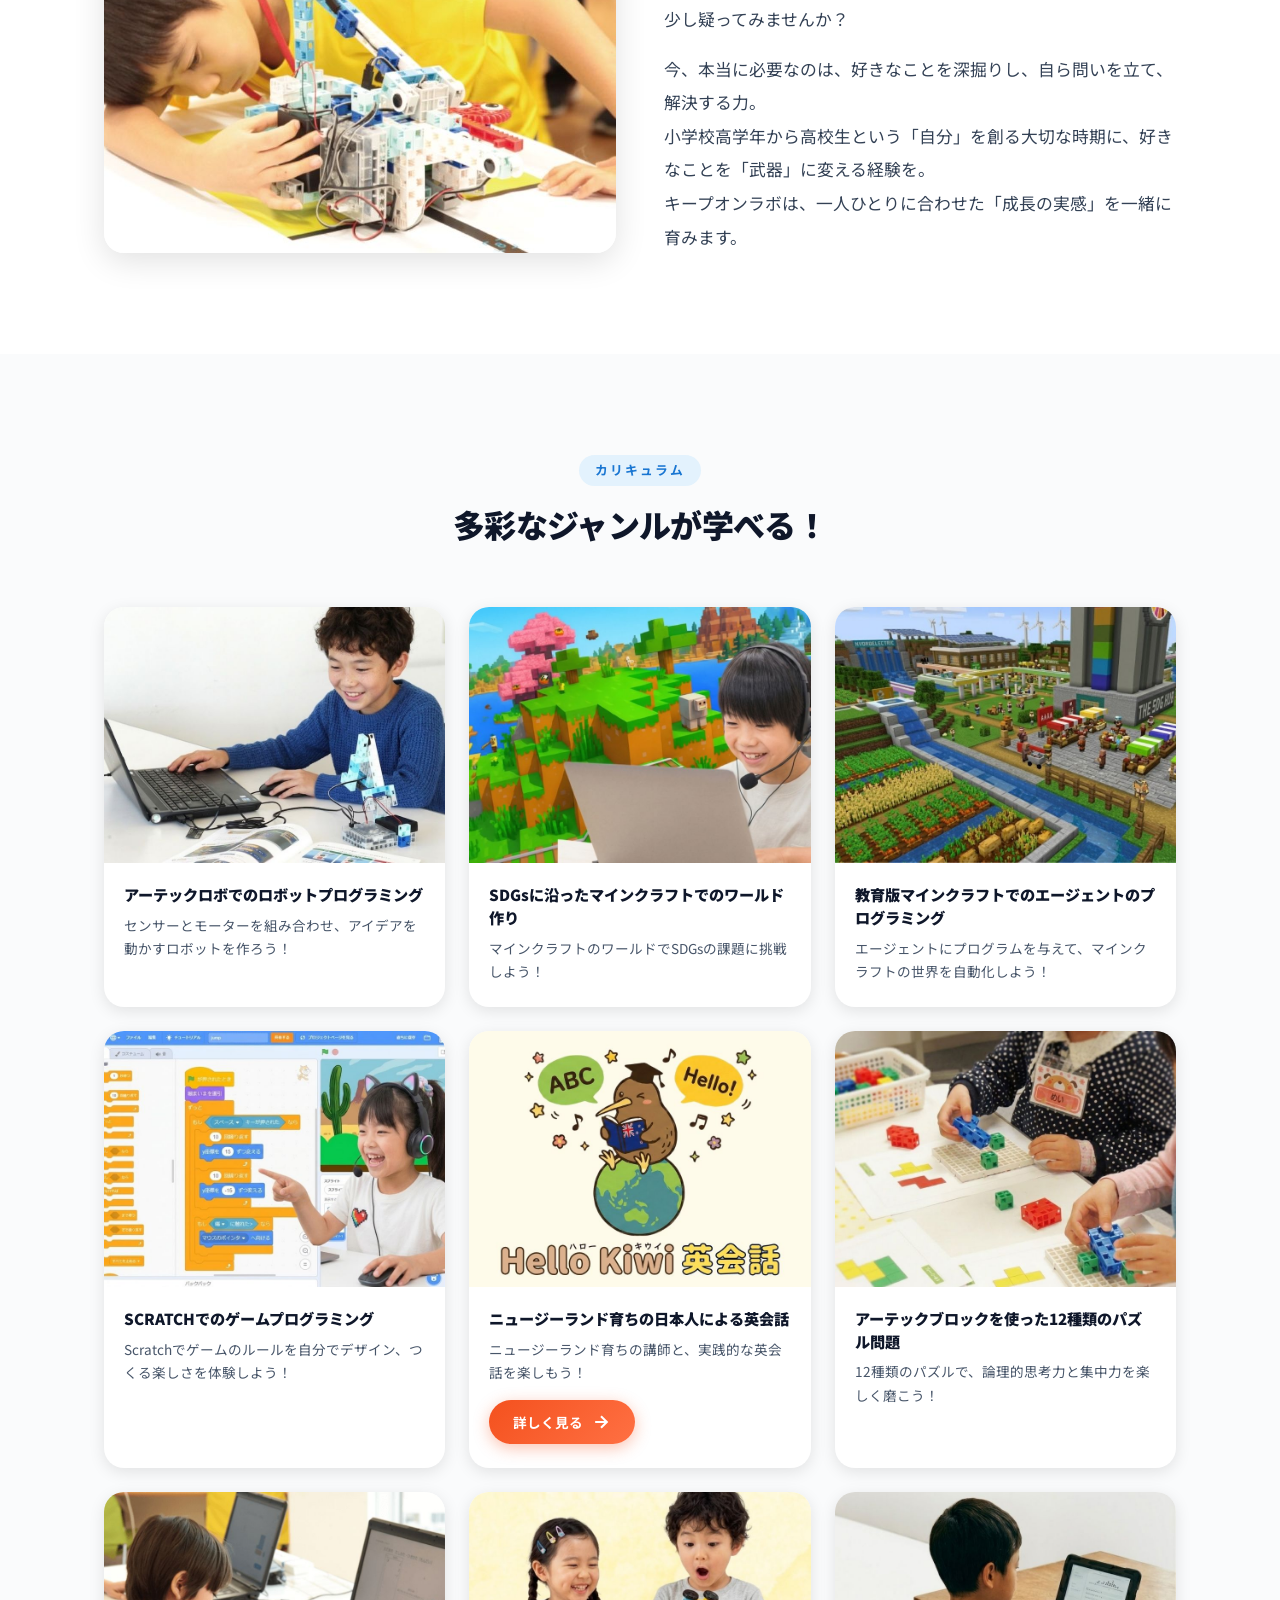
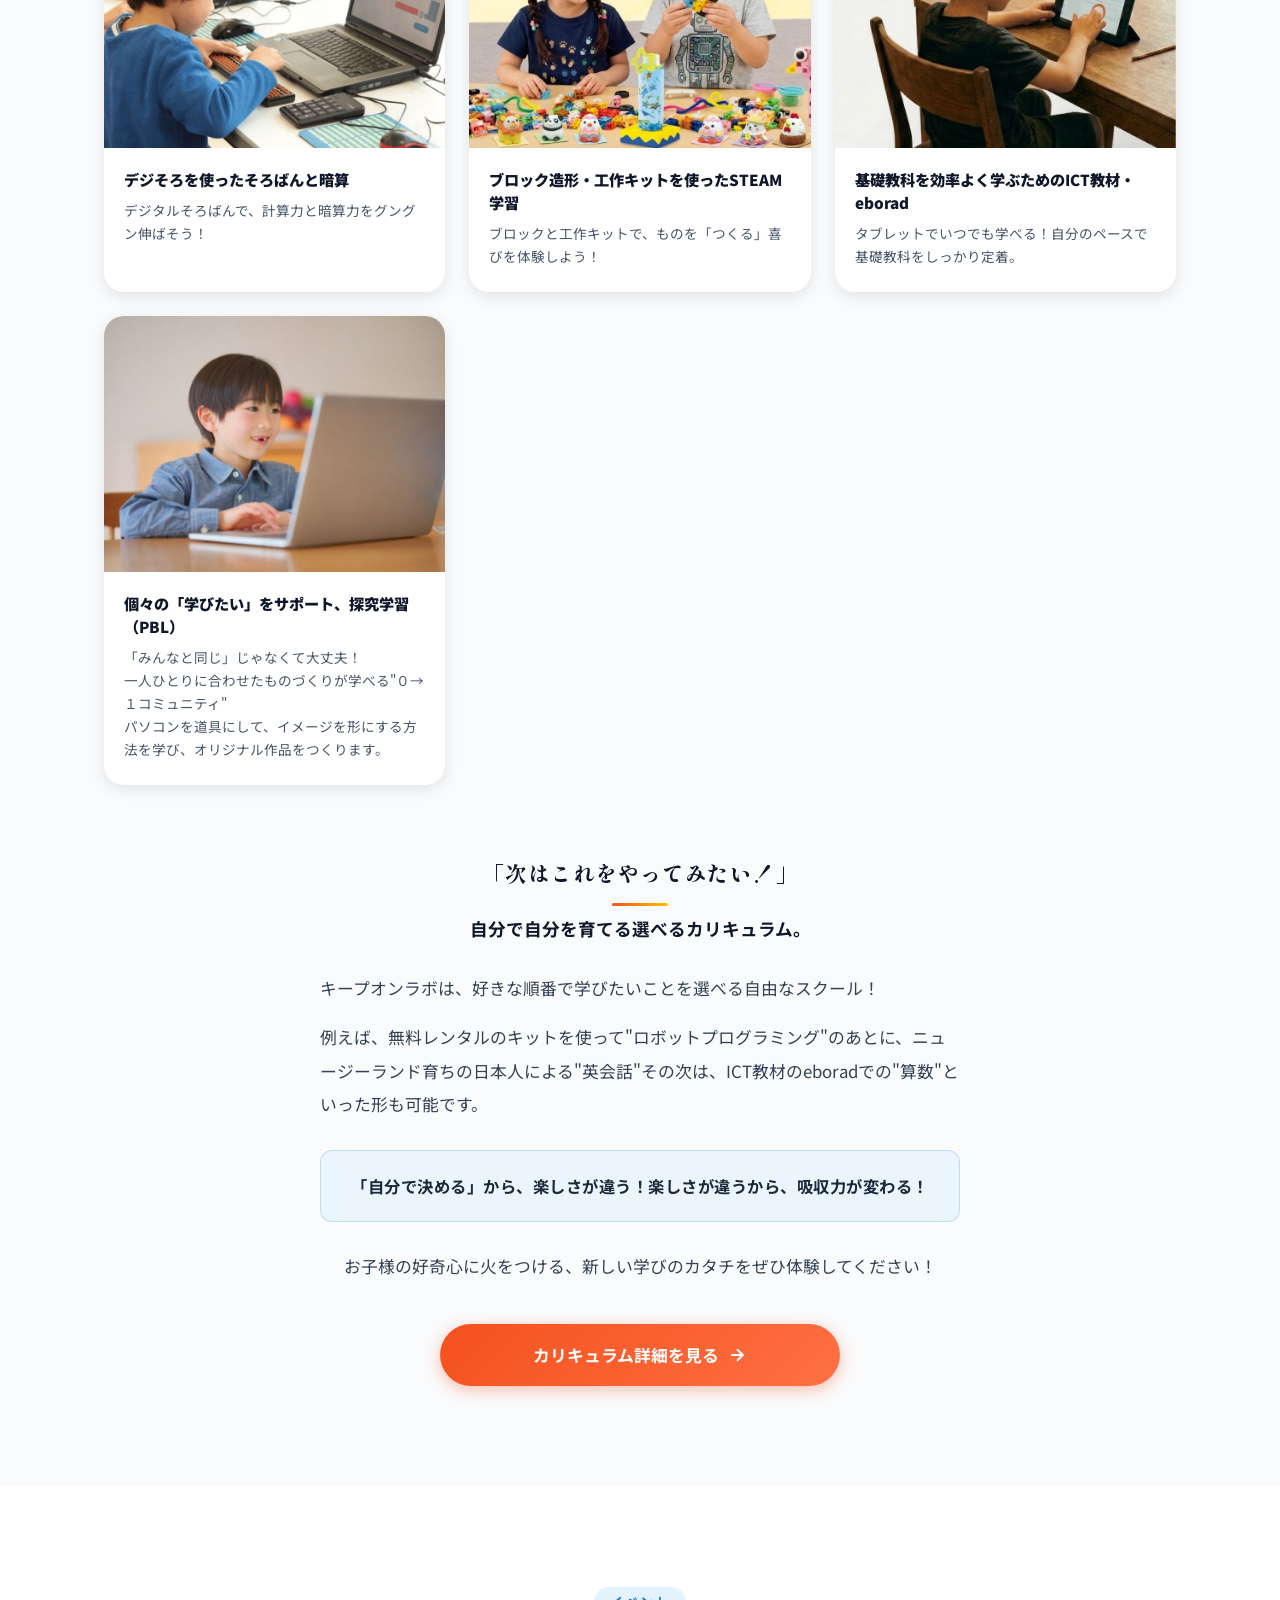
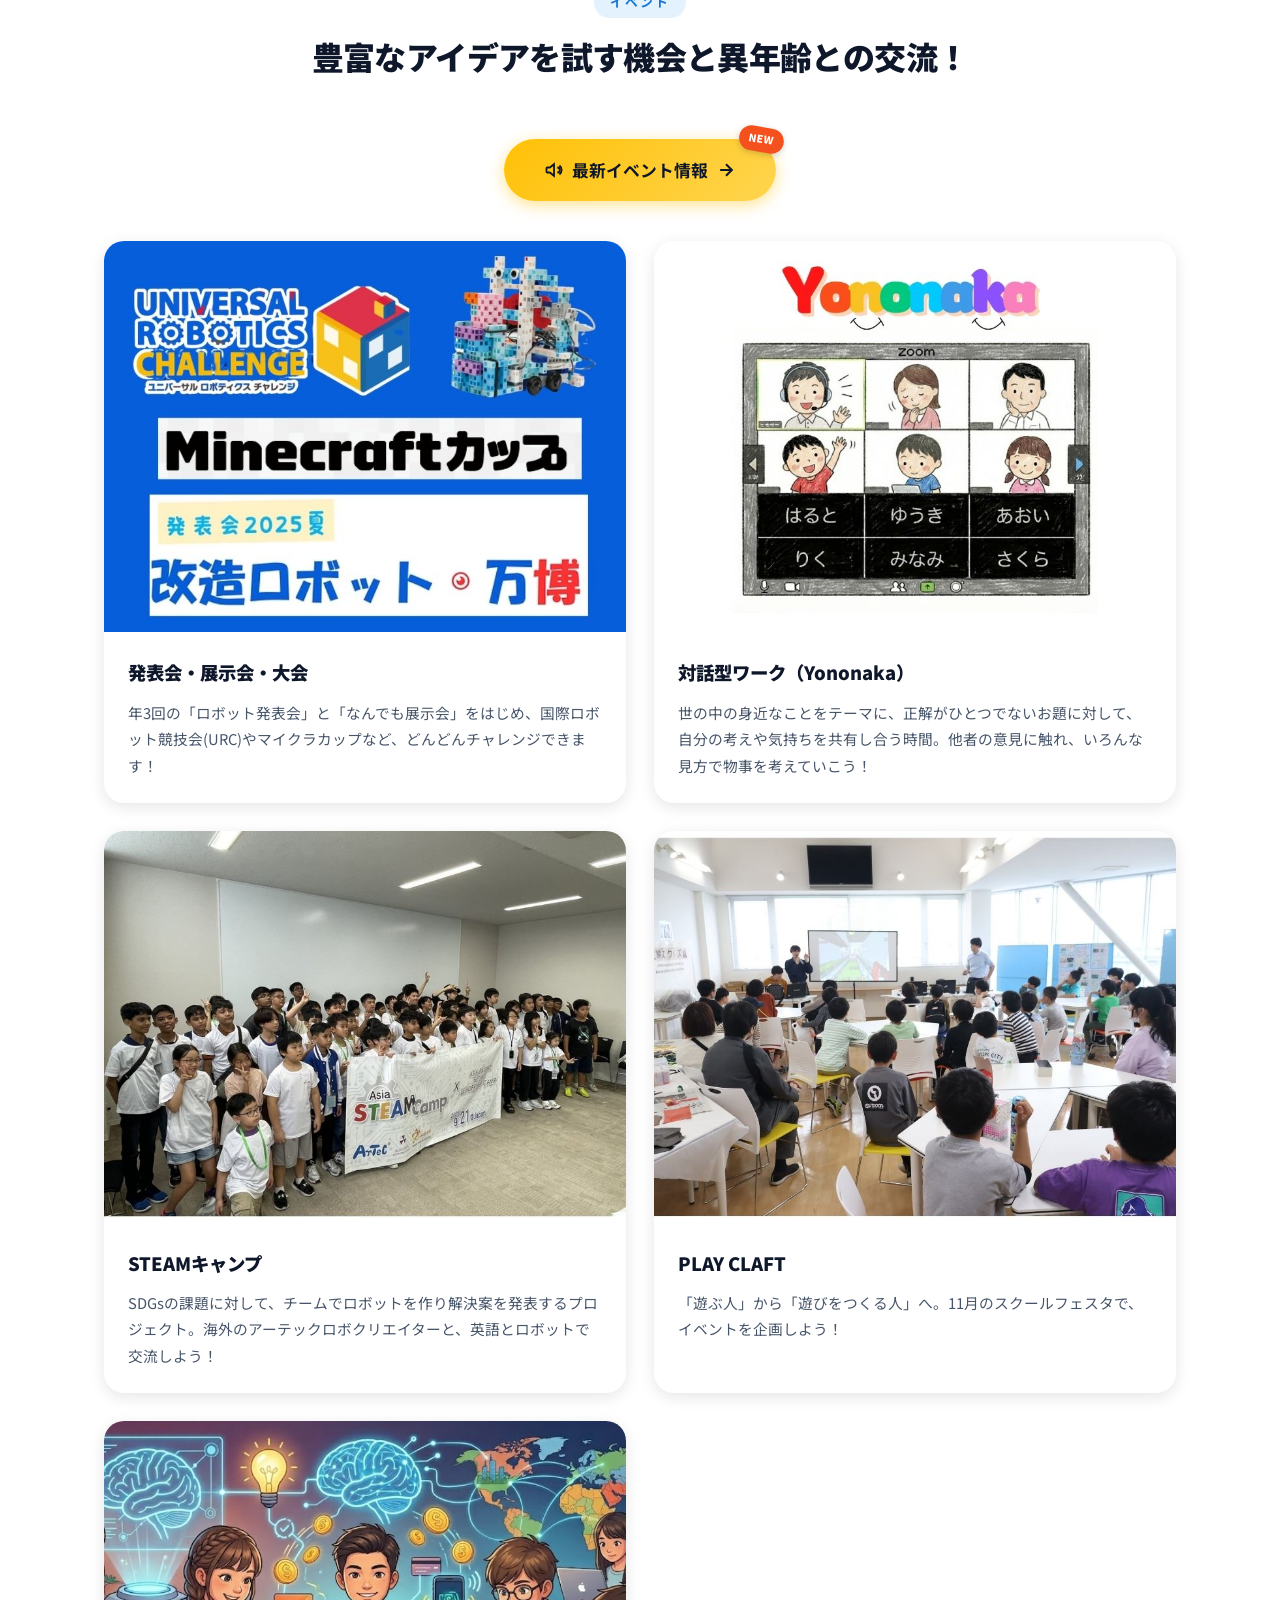
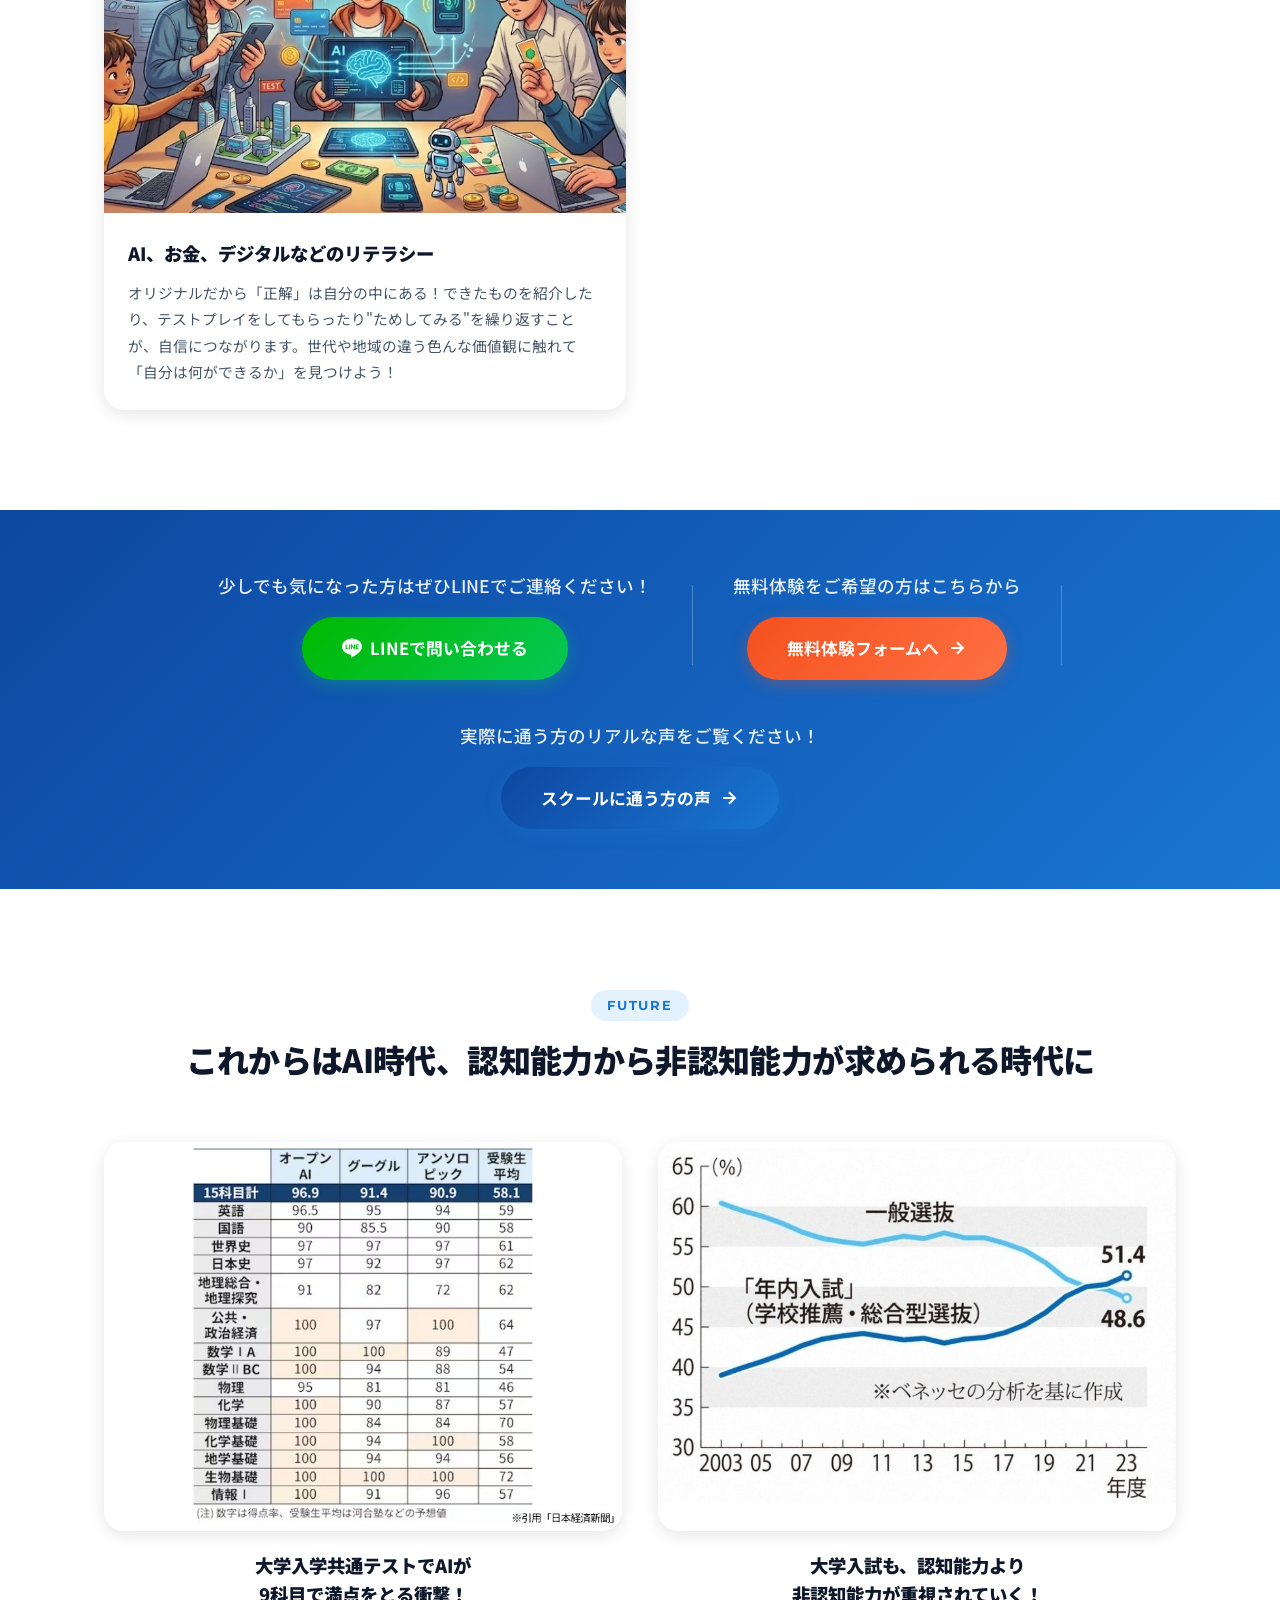
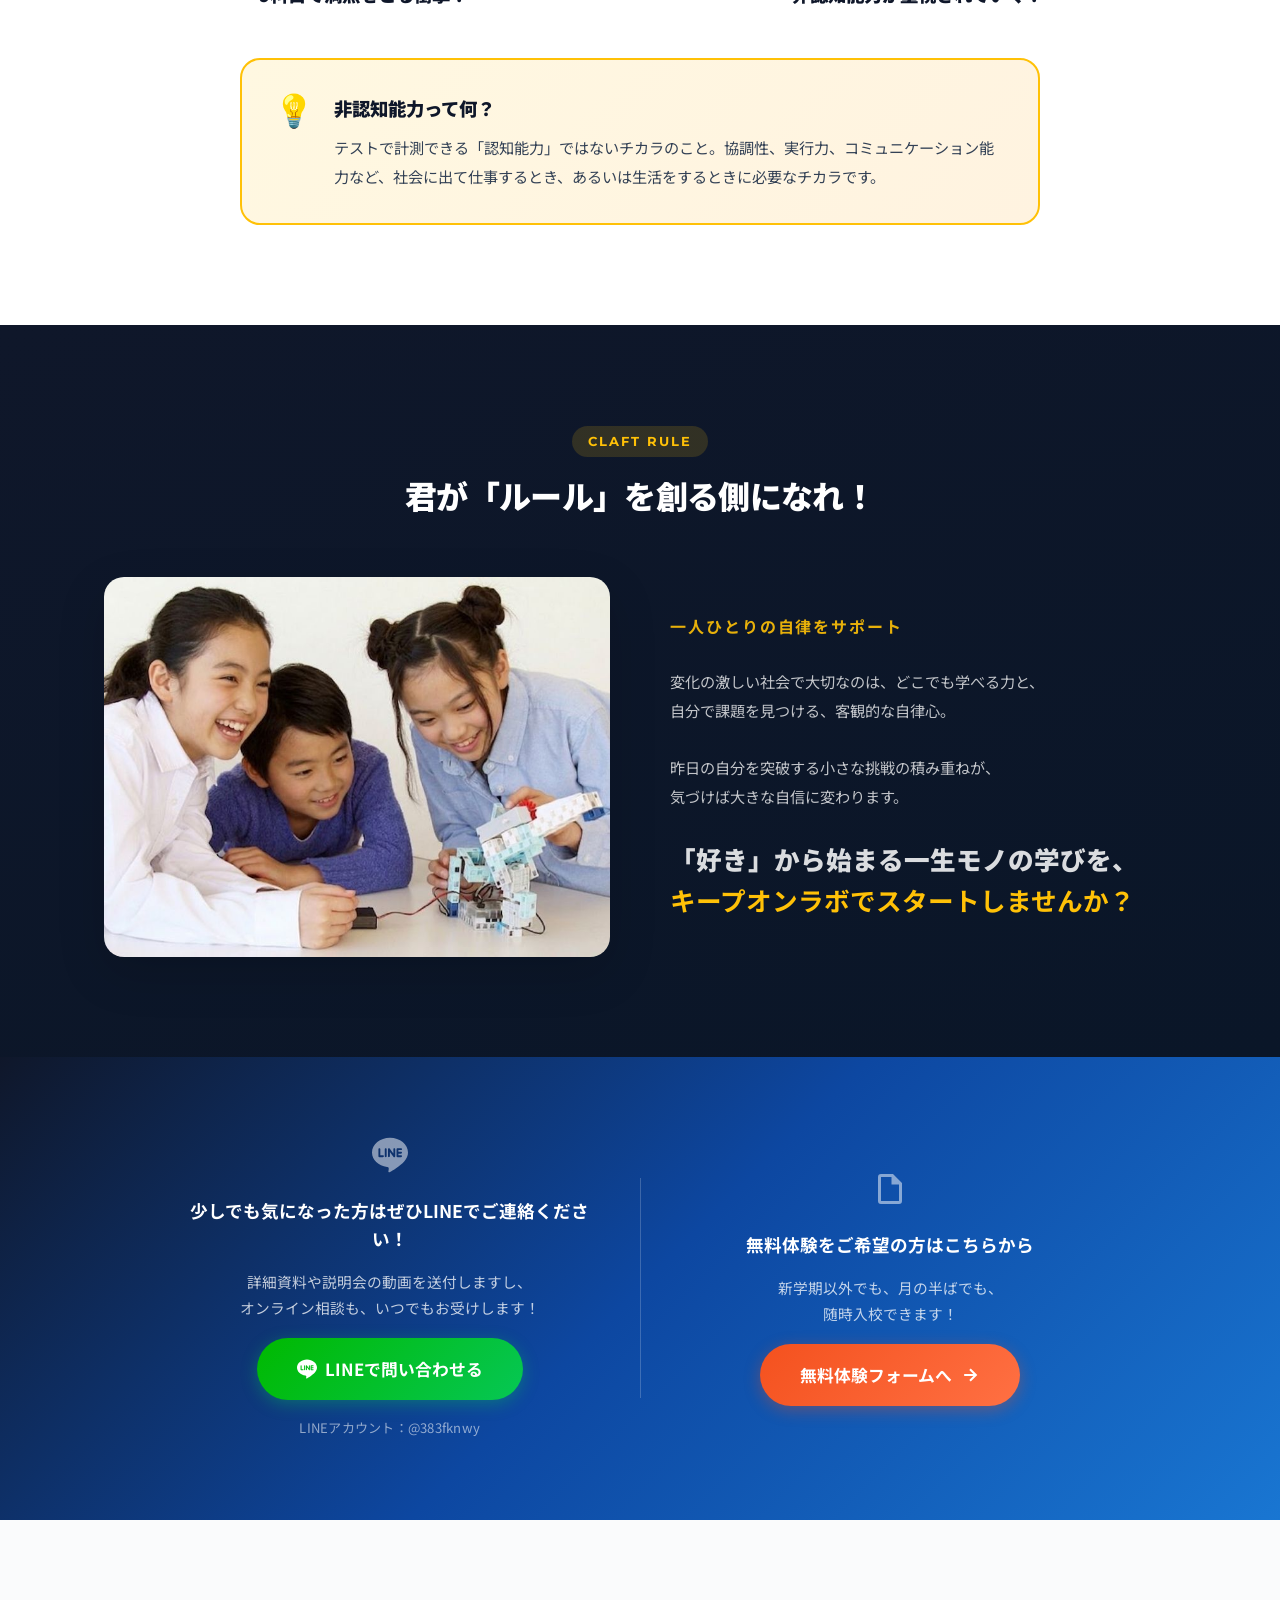
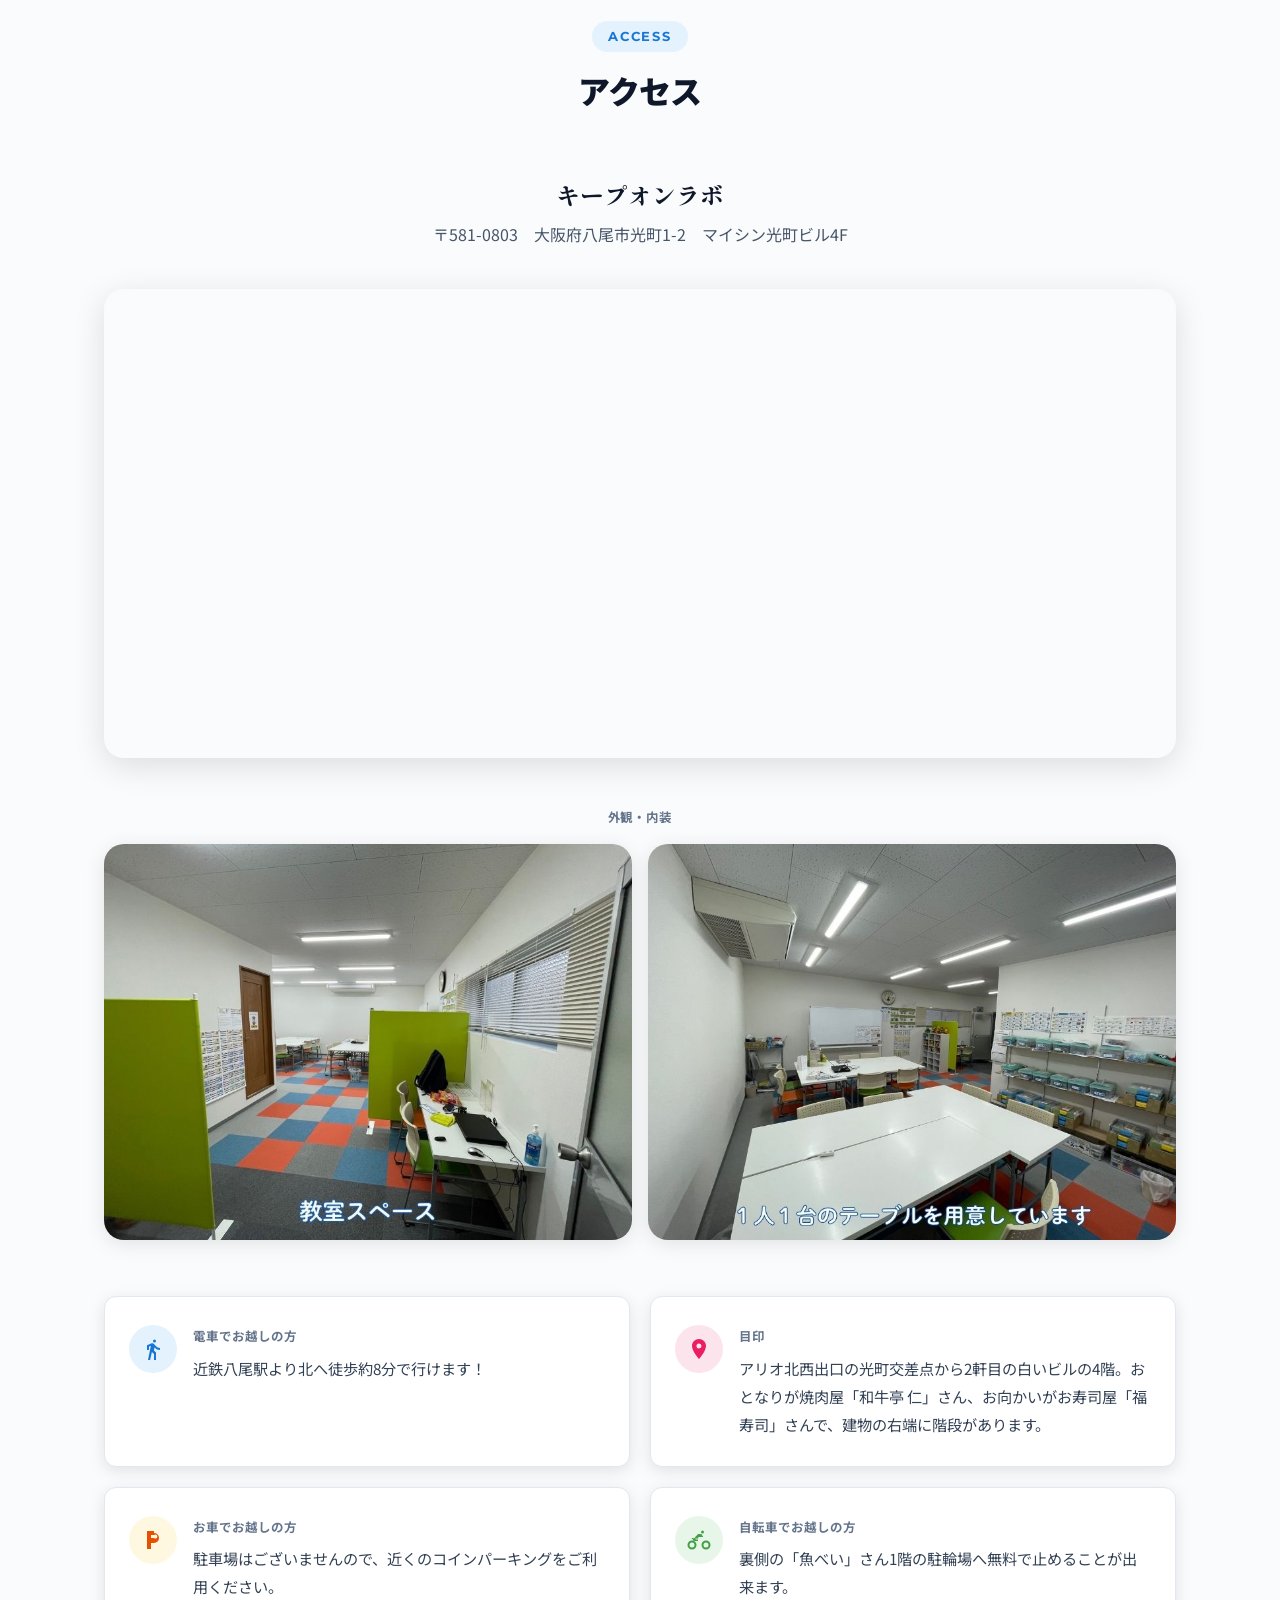
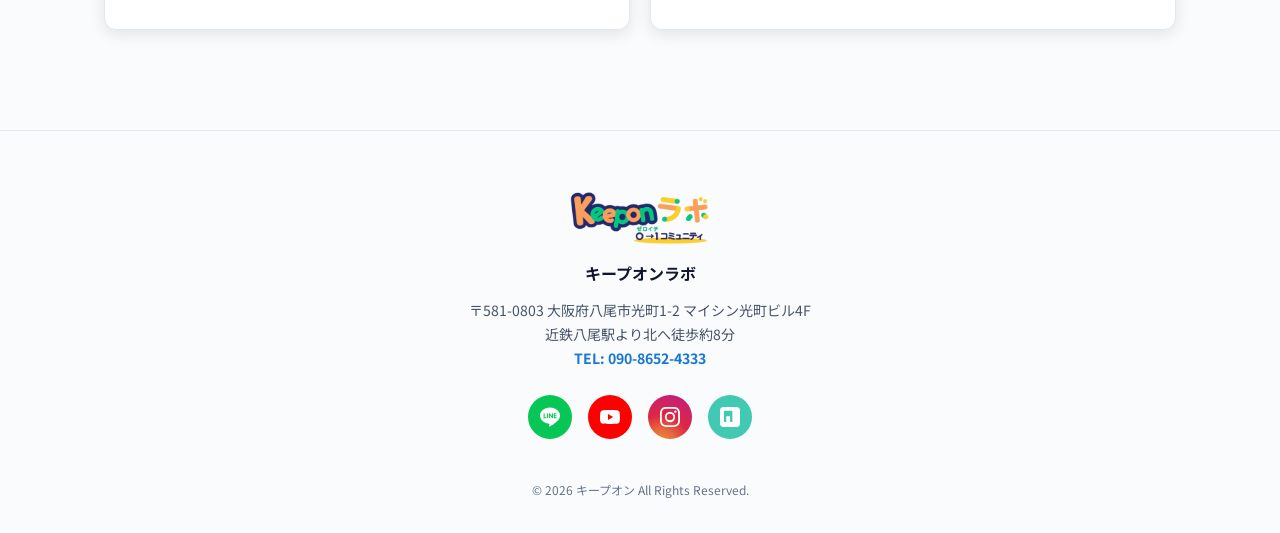
==== commit e0f797a7: "サマプロラボ修正" ====
--- a/index.html
+++ b/index.html
@@ -12,7 +12,7 @@
   <link rel="preconnect" href="https://fonts.googleapis.com">
   <link rel="preconnect" href="https://fonts.gstatic.com" crossorigin>
   <link href="https://fonts.googleapis.com/css2?family=Shippori+Mincho+B1:wght@800&family=Montserrat:wght@700;900&family=Noto+Sans+JP:wght@400;500;700;900&display=swap" rel="stylesheet">
-  <link rel="stylesheet" href="css/style.css">
+  <link rel="stylesheet" href="css/style.css?v=2">
 </head>
 <body>
 
@@ -121,21 +121,48 @@
         <div class="campaign__board reveal">
           <div class="campaign__card">
             <span class="campaign__tape" aria-hidden="true"></span>
-            <img src="images/news.jpg" alt="お得なキャンペーンのお知らせ" loading="lazy">
+            <img src="images/news.png" alt="お得なキャンペーンのお知らせ" loading="lazy">
             <span class="campaign__stamp">お得</span>
           </div>
         </div>
         <div class="campaign__cta reveal">
-          <a href="https://claft.keeponlearning.fun/lab" class="btn btn--blue btn--lg" target="_blank" rel="noopener">
-            お知らせ・活動報告はこちら
+          <a href="summer-lab.html" class="btn btn--blue btn--lg">
+            サマプロラボって？
             <svg class="btn__arrow" viewBox="0 0 24 24" fill="none" stroke="currentColor" stroke-width="2.5"><path d="M5 12h14M12 5l7 7-7 7"/></svg>
           </a>
         </div>
       </div>
     </section>
 
+    <!-- ========== FEATURES ========== -->
+    <section class="section section--alt features" id="features">
+      <div class="container">
+        <div class="section__header reveal">
+          <span class="section__label">特徴</span>
+          <h2 class="section__title">通いたい時に、学べる分だけ。</h2>
+        </div>
+        <div class="zigzag">
+          <div class="zigzag__item reveal">
+            <div class="zigzag__img zigzag__img--square">
+              <img src="images/feature.png" alt="通いたい時に、学べる分だけ。" loading="lazy">
+            </div>
+            <div class="zigzag__body">
+              <p><strong>【1コマ60分からの完全予約制】</strong><br>
+                他の習い事や家族旅行の予定、夏休みのスケジュールに合わせて、無理なく無駄なく通うことができます。</p>
+              <p><strong>【定員5名の少人数制】</strong><br>
+                1クラス最大5名までの超アットホームな少人数レッスン。元大工で優しい先生の目がしっかり届くので、わからないところもその場でスッキリ解決できます。</p>
+              <p><strong>【高価なロボットキットは「無料レンタル」！】</strong><br>
+                「高額な教材購入が必要なのでは…」という心配は一切不要！レッスンで使用するロボットキットはすべて無料でレンタルできるので、初期費用を抑えて手軽にスタートできます。</p>
+              <p><strong>【毎月の楽しいイベントには「無料で参加」OK！】</strong><br>
+                毎月開催される、学びをさらに深められる楽しいイベントには、なんと無料で参加可能！お友達やご家族と一緒に、遊びの延長線上で楽しく学べます。</p>
+            </div>
+          </div>
+        </div>
+      </div>
+    </section>
+
     <!-- ========== VISION ========== -->
-    <section class="section section--alt vision" id="vision">
+    <section class="section vision" id="vision">
       <div class="container">
         <div class="section__header reveal">
           <span class="section__label">Vision</span>
@@ -152,28 +179,6 @@
               <p>今、本当に必要なのは、好きなことを深掘りし、自ら問いを立て、解決する力。<br>
                 小学校高学年から高校生という「自分」を創る大切な時期に、好きなことを「武器」に変える経験を。<br>
                 キープオンラボは、一人ひとりに合わせた「成長の実感」を一緒に育みます。</p>
-            </div>
-          </div>
-        </div>
-      </div>
-    </section>
-
-    <!-- ========== FEATURES ========== -->
-    <section class="section features" id="features">
-      <div class="container">
-        <div class="section__header reveal">
-          <span class="section__label">特徴</span>
-          <h2 class="section__title">通いたい時に、学べる分だけ。</h2>
-        </div>
-        <div class="zigzag">
-          <div class="zigzag__item reveal">
-            <div class="zigzag__img">
-              <img src="images/feature.jpg" alt="通いたい時に、学べる分だけ。" loading="lazy">
-            </div>
-            <div class="zigzag__body">
-              <p>決まった曜日・時間に、与えられた課題を解くのではなく、<br>
-                自分の学びたいタイミングで予約して、学びたいことを選択できる！<br>
-                1コマ定員5名！いつでも入会OK！</p>
             </div>
           </div>
         </div>
@@ -311,6 +316,14 @@
         <div class="section__header reveal">
           <span class="section__label">イベント</span>
           <h2 class="section__title">豊富なアイデアを試す機会と<br class="sp-only">異年齢との交流！</h2>
+        </div>
+        <div class="events__latest reveal">
+          <a href="https://claft.keeponlearning.fun/news" class="btn btn--yellow btn--lg events__latest-btn" target="_blank" rel="noopener">
+            <span class="events__latest-tag">NEW</span>
+            <svg width="20" height="20" viewBox="0 0 24 24" fill="none" stroke="currentColor" stroke-width="2.2"><path d="M3 10v4a1 1 0 0 0 1 1h3l5 4V5L7 9H4a1 1 0 0 0-1 1z"/><path d="M16 9a3 3 0 0 1 0 6"/><path d="M18.5 6.5a7 7 0 0 1 0 11"/></svg>
+            最新イベント情報
+            <svg class="btn__arrow" viewBox="0 0 24 24" fill="none" stroke="currentColor" stroke-width="2.5"><path d="M5 12h14M12 5l7 7-7 7"/></svg>
+          </a>
         </div>
         <div class="events__grid">
           <a href="https://www.keeponlearning.fun/event" class="event-card reveal" data-delay="0" target="_blank" rel="noopener">
--- a/css/style.css
+++ b/css/style.css
@@ -768,6 +768,10 @@
   display: block;
 }
 
+.zigzag__img--square img {
+  aspect-ratio: 1 / 1;
+}
+
 .zigzag__body p {
   font-size: 1.05rem;
   line-height: 2;
@@ -855,6 +859,63 @@
 }
 
 /* ---------- EVENTS ---------- */
+.events__latest {
+  display: flex;
+  justify-content: center;
+  margin-bottom: 40px;
+}
+
+.btn--yellow {
+  background: linear-gradient(135deg, #FFC107 0%, #FFD54F 100%);
+  color: var(--gray-900);
+  box-shadow: 0 4px 16px rgba(255, 193, 7, 0.45);
+}
+
+.btn--yellow:hover {
+  transform: translateY(-2px);
+  box-shadow: 0 8px 28px rgba(255, 193, 7, 0.55);
+}
+
+.btn--yellow:active {
+  transform: translateY(0);
+}
+
+.events__latest-btn {
+  position: relative;
+}
+
+.events__latest-btn::before {
+  content: "";
+  position: absolute;
+  inset: -8px;
+  border-radius: 999px;
+  border: 2px solid var(--yellow);
+  opacity: 0;
+  animation: events-latest-pulse 2.6s ease-out infinite;
+  pointer-events: none;
+}
+
+@keyframes events-latest-pulse {
+  0%   { transform: scale(0.92); opacity: 0.55; }
+  75%  { transform: scale(1.15); opacity: 0; }
+  100% { transform: scale(1.15); opacity: 0; }
+}
+
+.events__latest-tag {
+  position: absolute;
+  top: -12px;
+  right: -8px;
+  background: var(--orange);
+  color: var(--white);
+  font-size: 0.65rem;
+  font-weight: 900;
+  letter-spacing: 0.05em;
+  padding: 3px 9px;
+  border-radius: 999px;
+  transform: rotate(10deg);
+  box-shadow: 0 2px 6px rgba(0, 0, 0, 0.18);
+}
+
 .events__grid {
   display: grid;
   grid-template-columns: repeat(2, 1fr);
@@ -1947,6 +2008,10 @@
   html {
     scroll-behavior: auto;
   }
+
+  .events__latest-btn::before {
+    animation: none;
+  }
 }
 
 /* ============================================
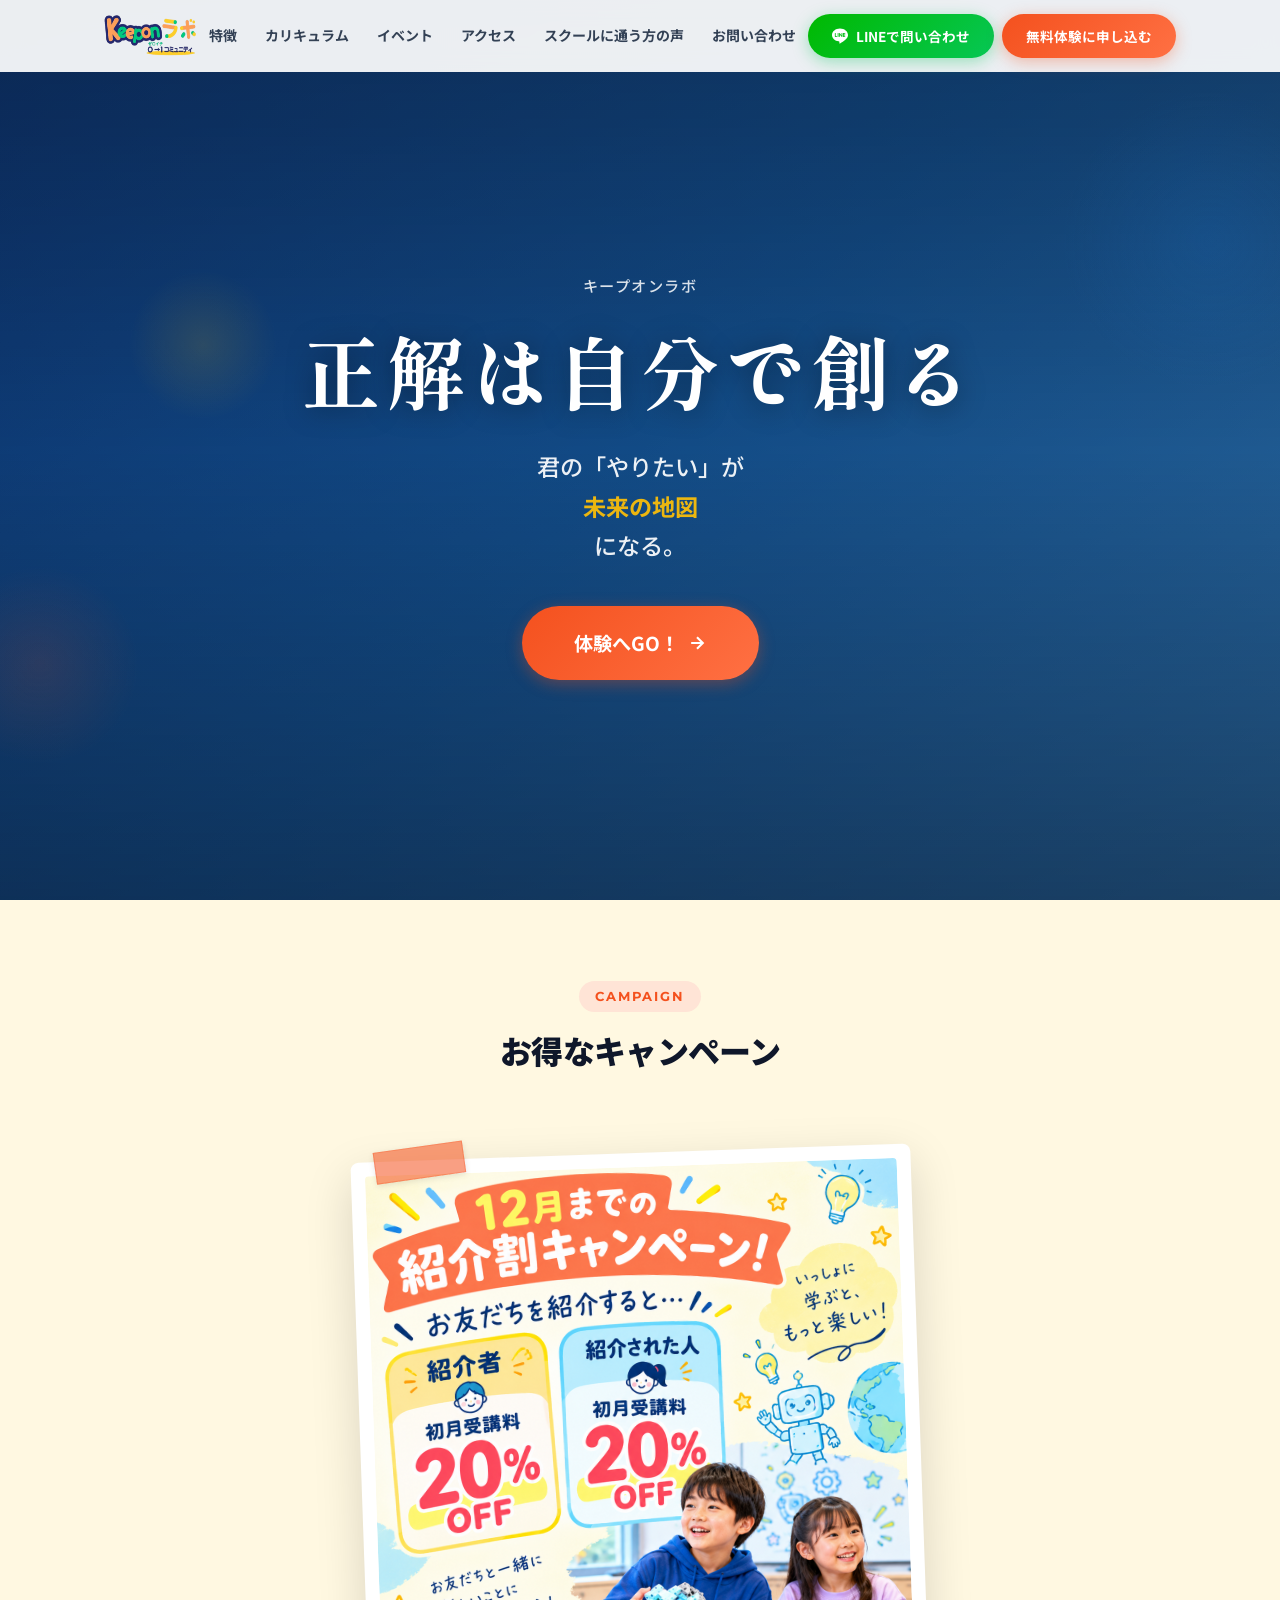
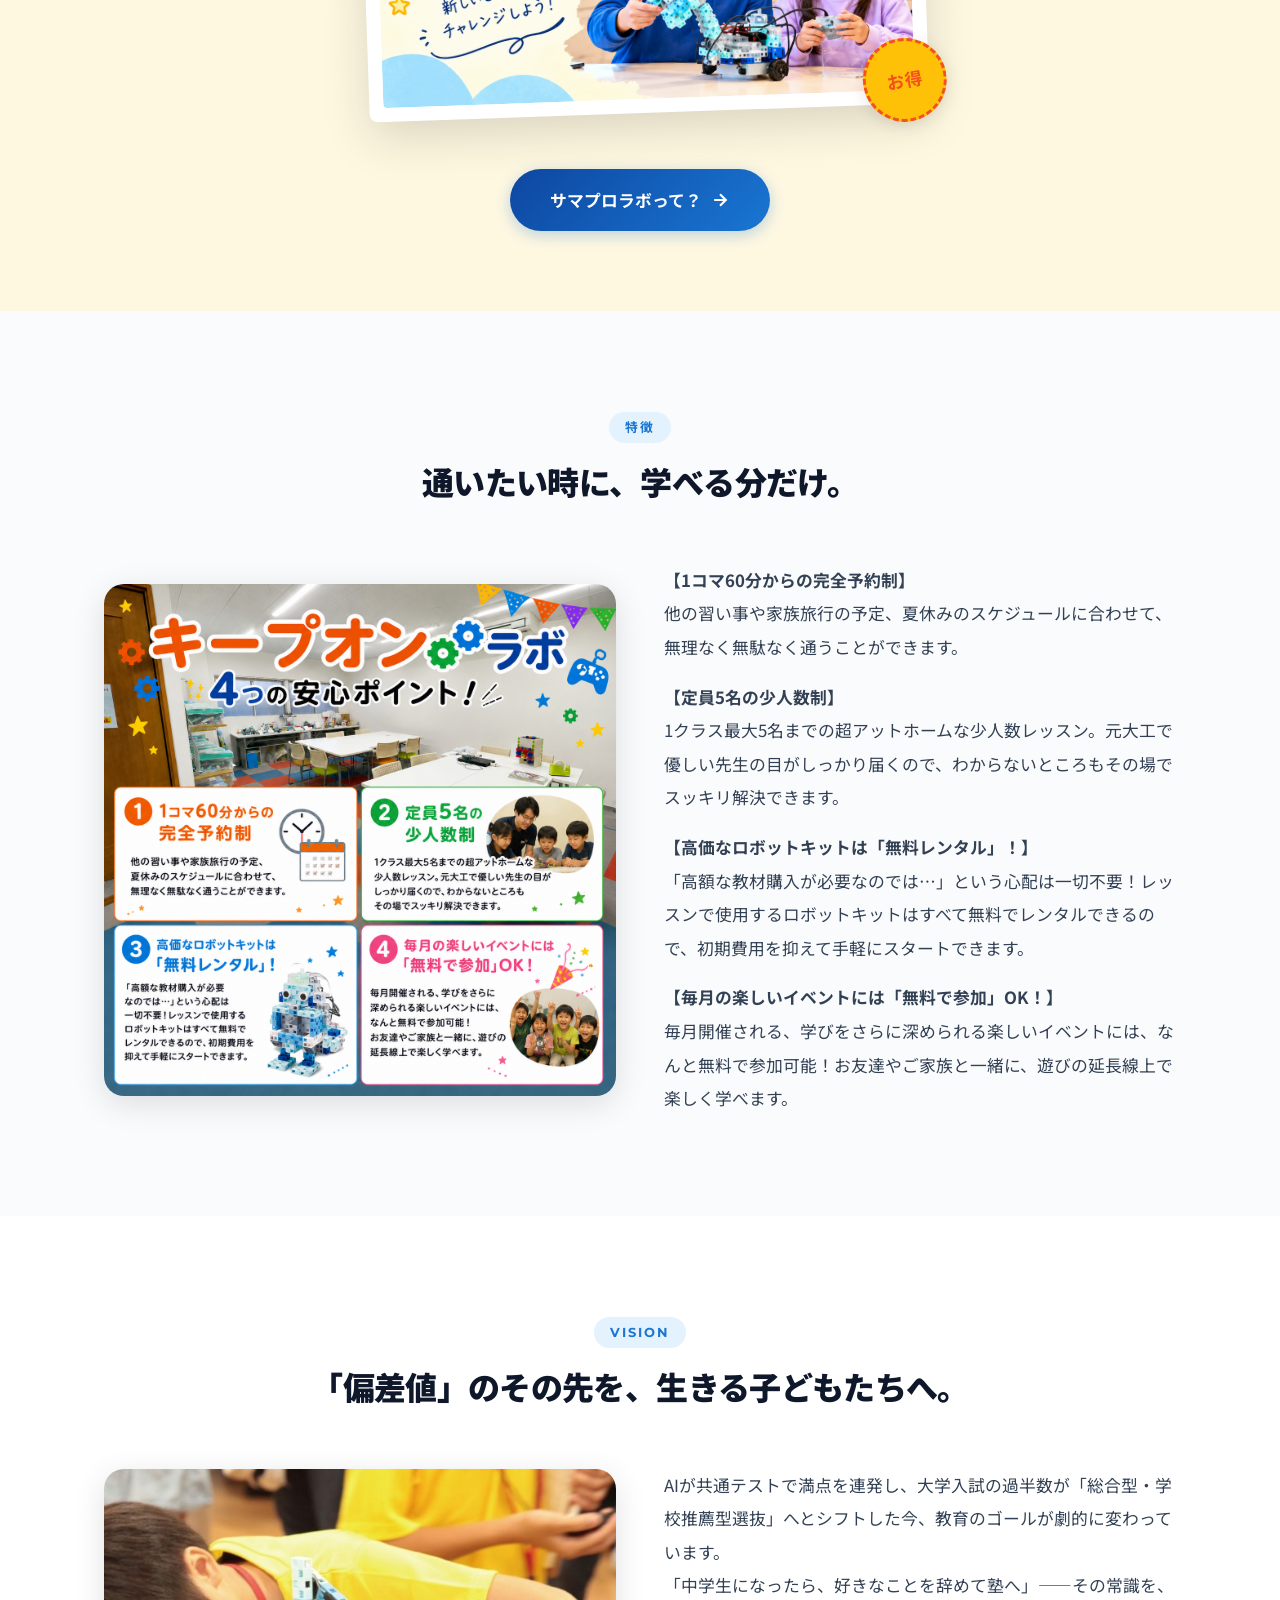
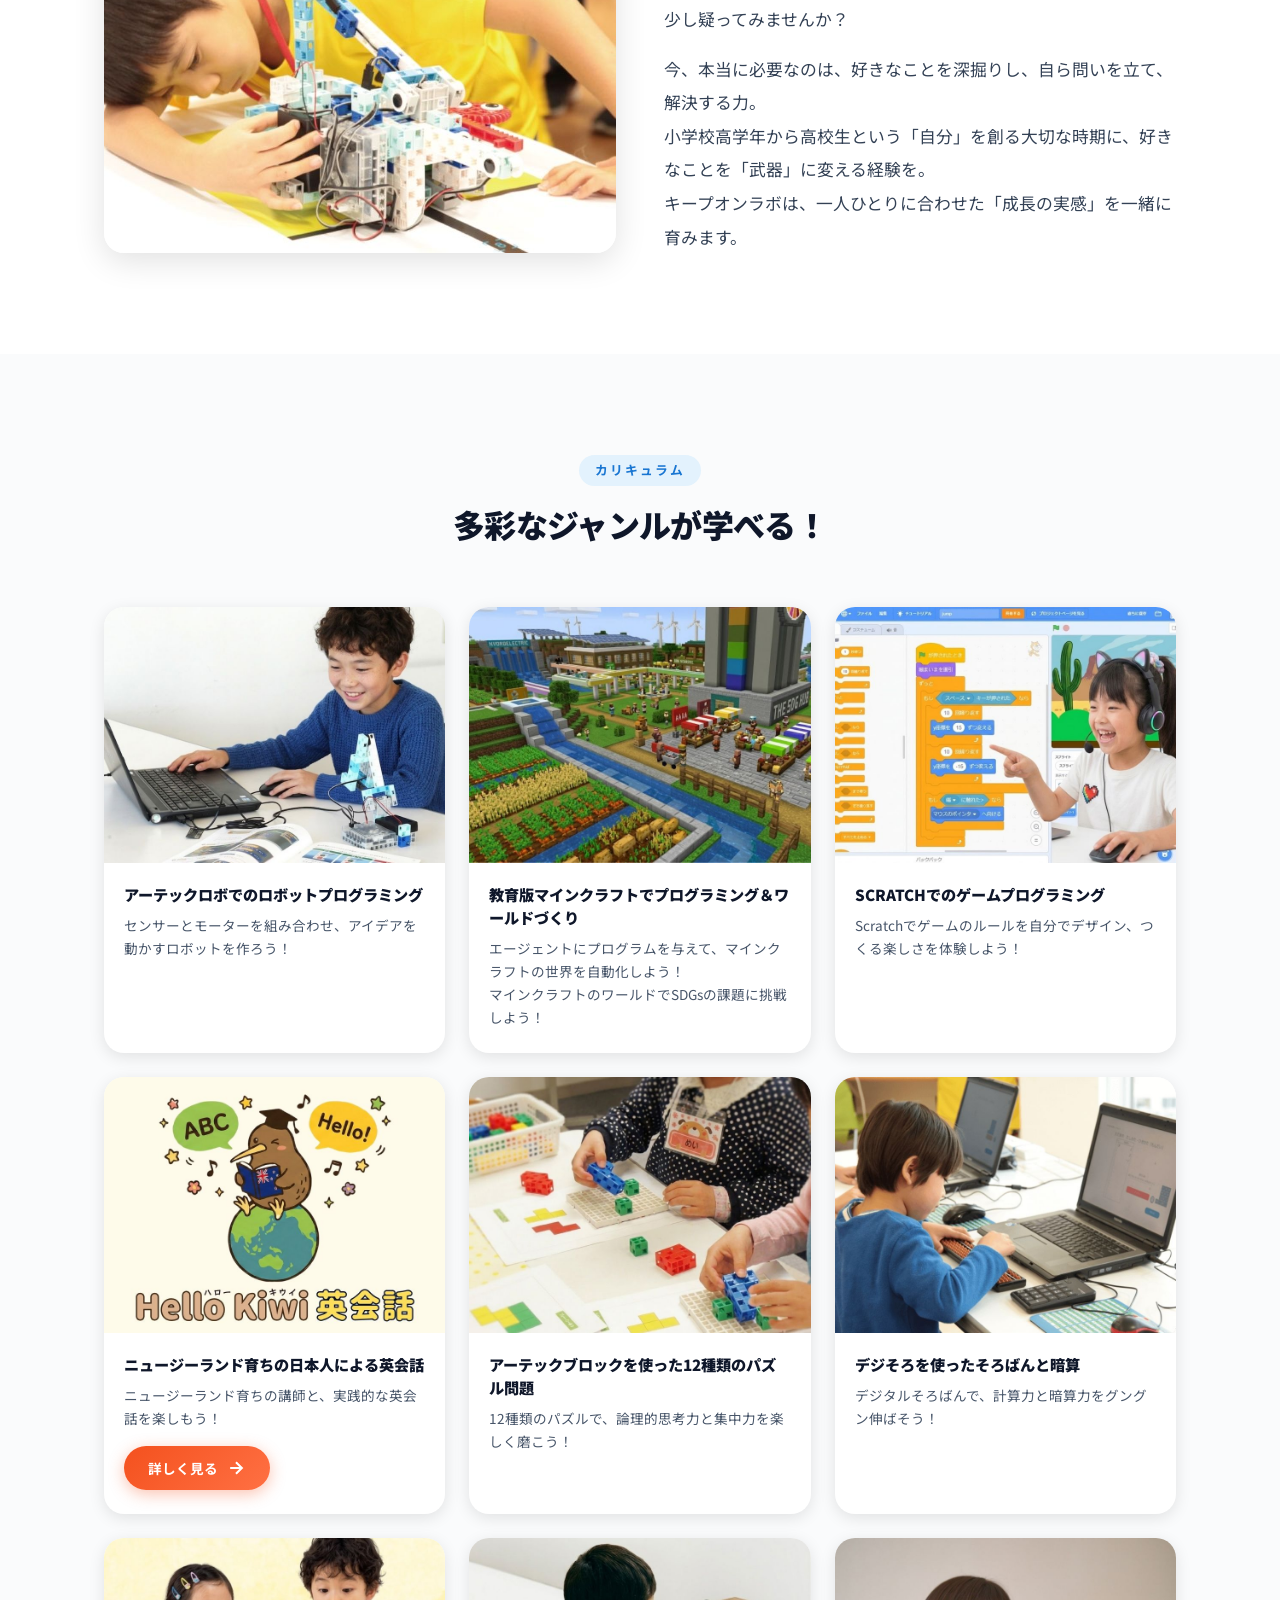
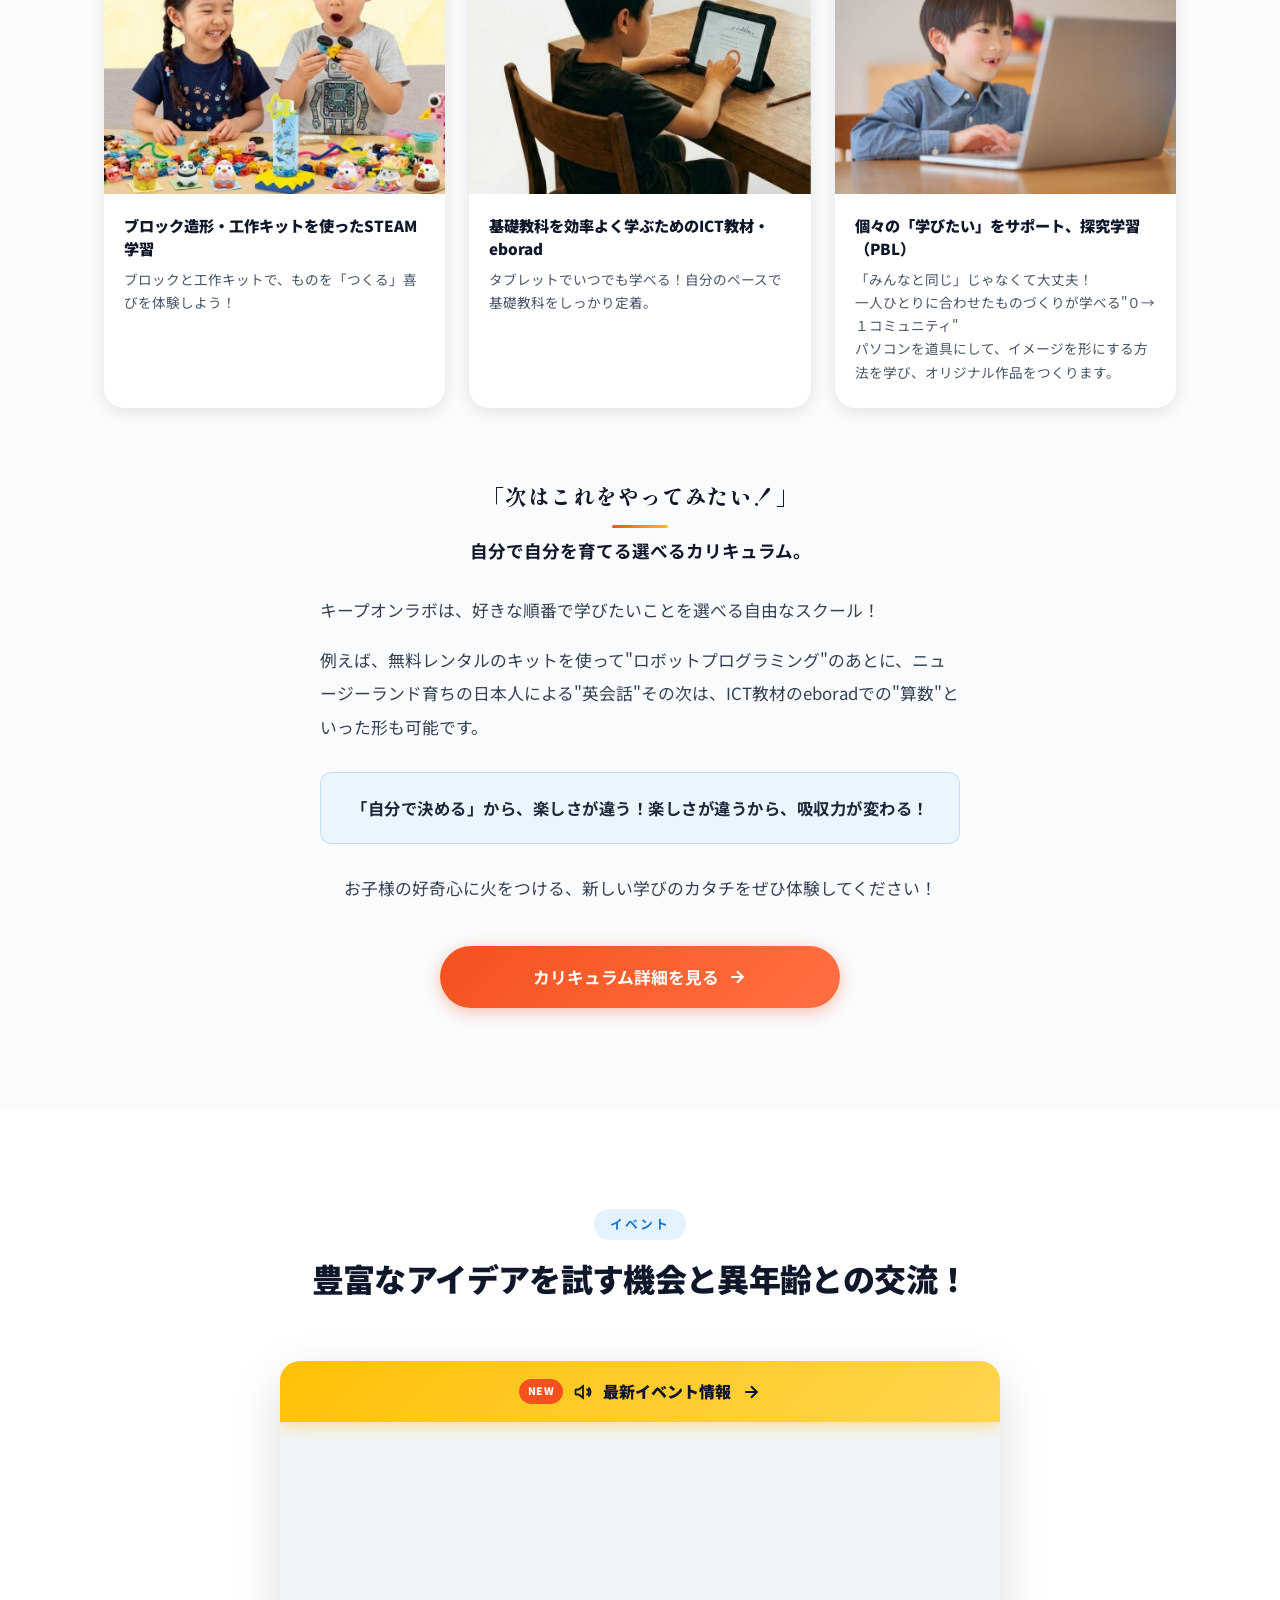
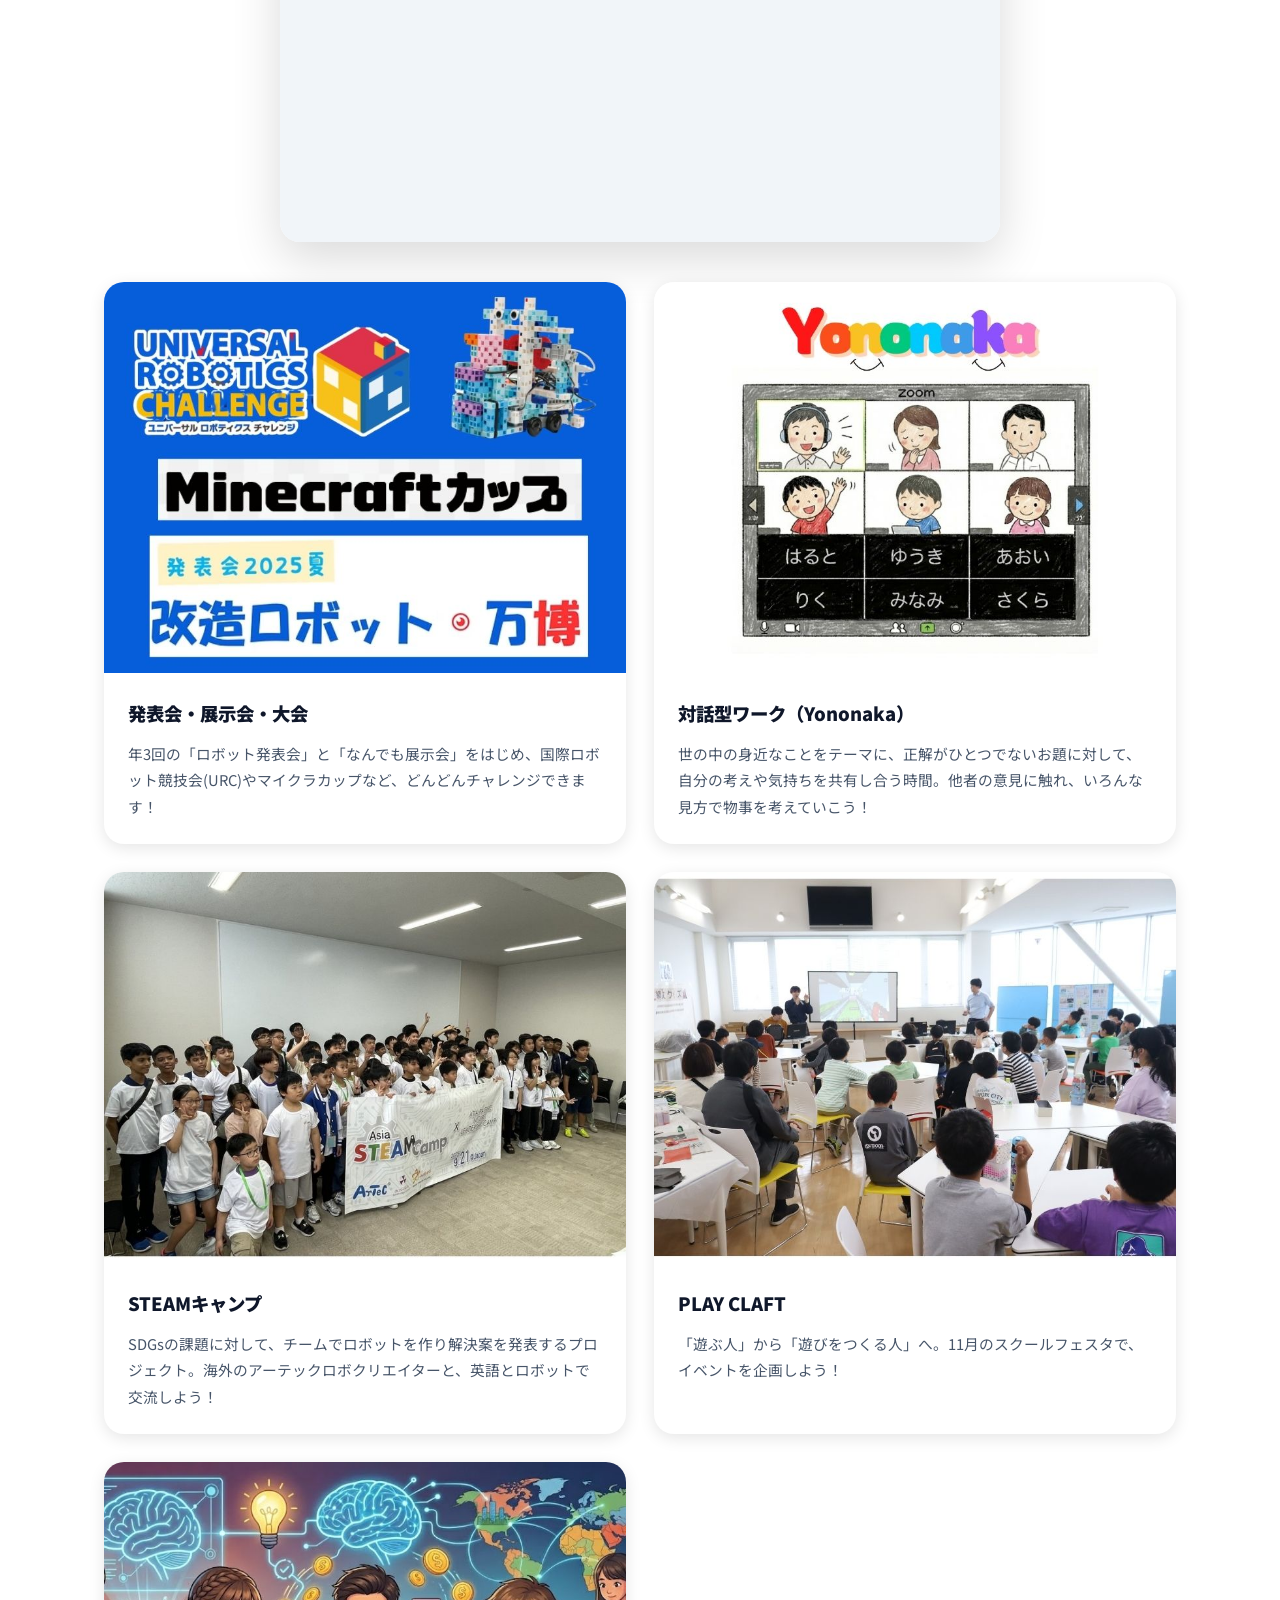
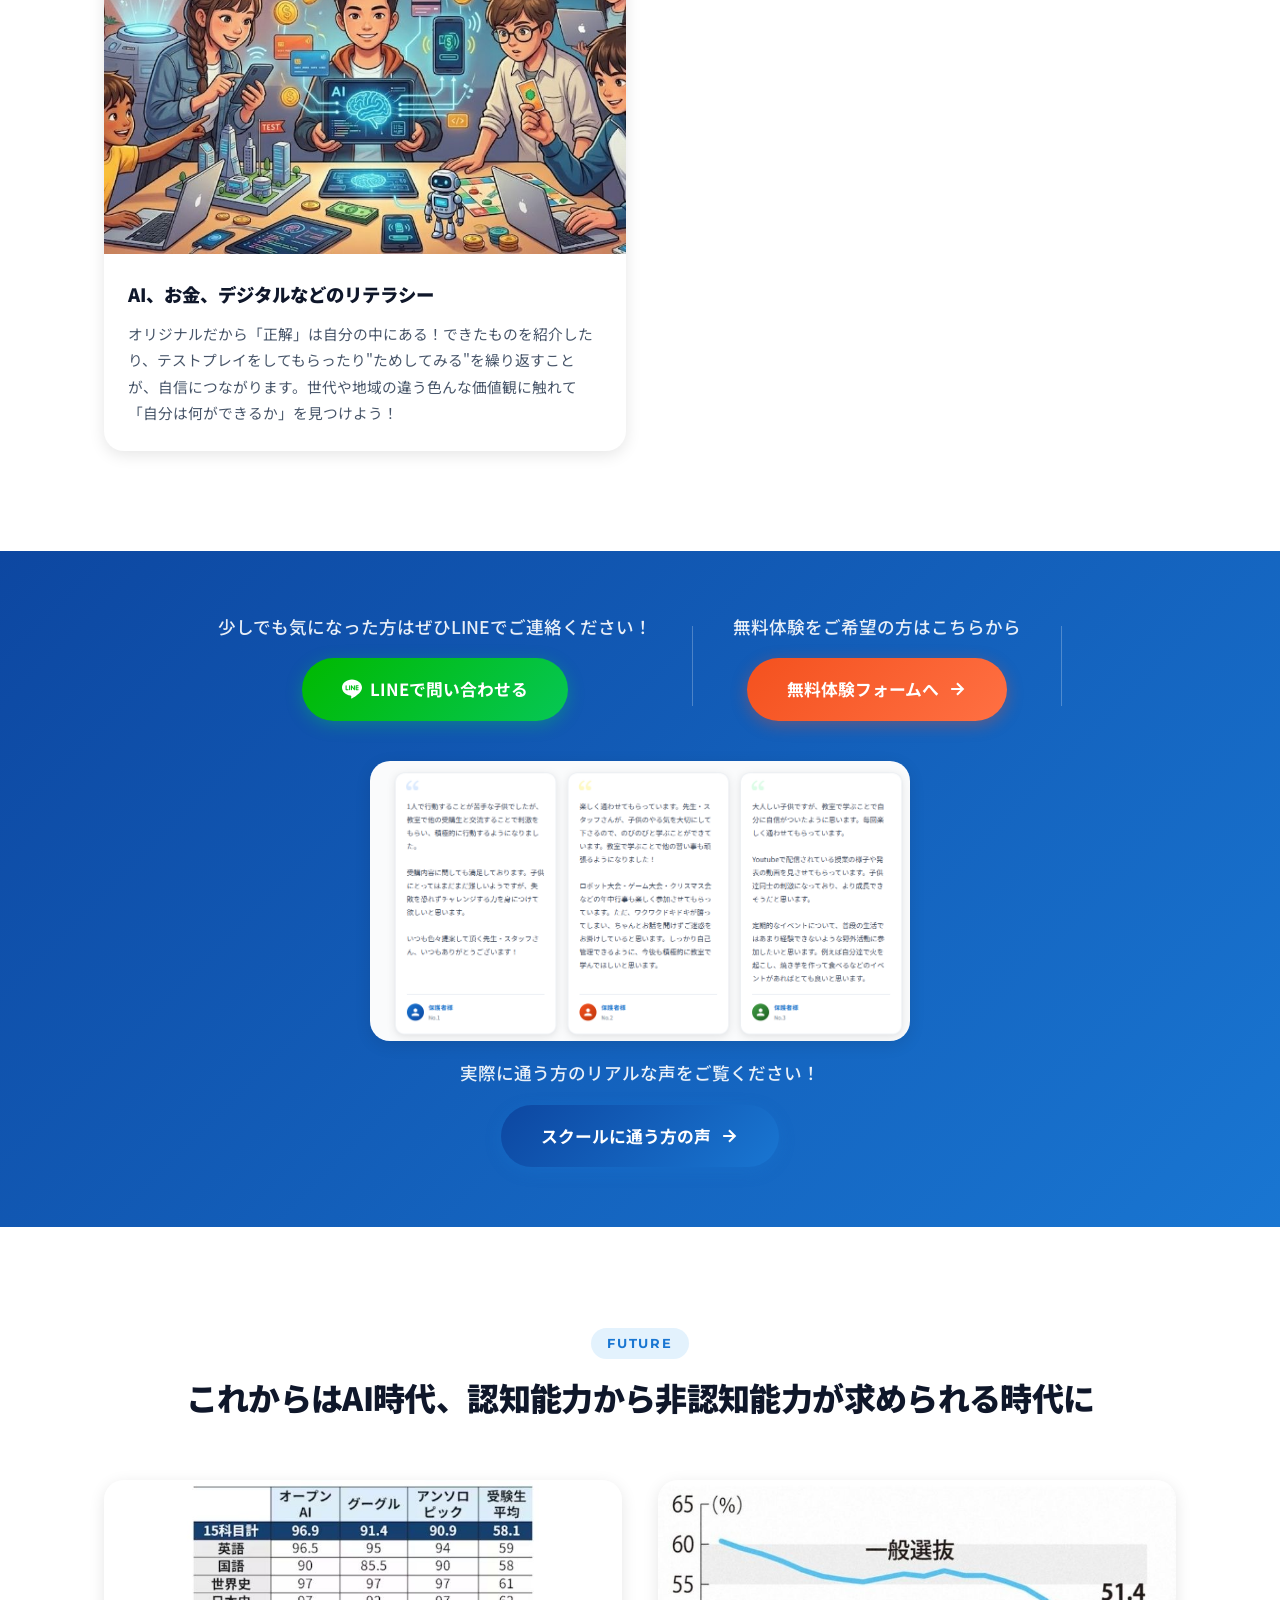
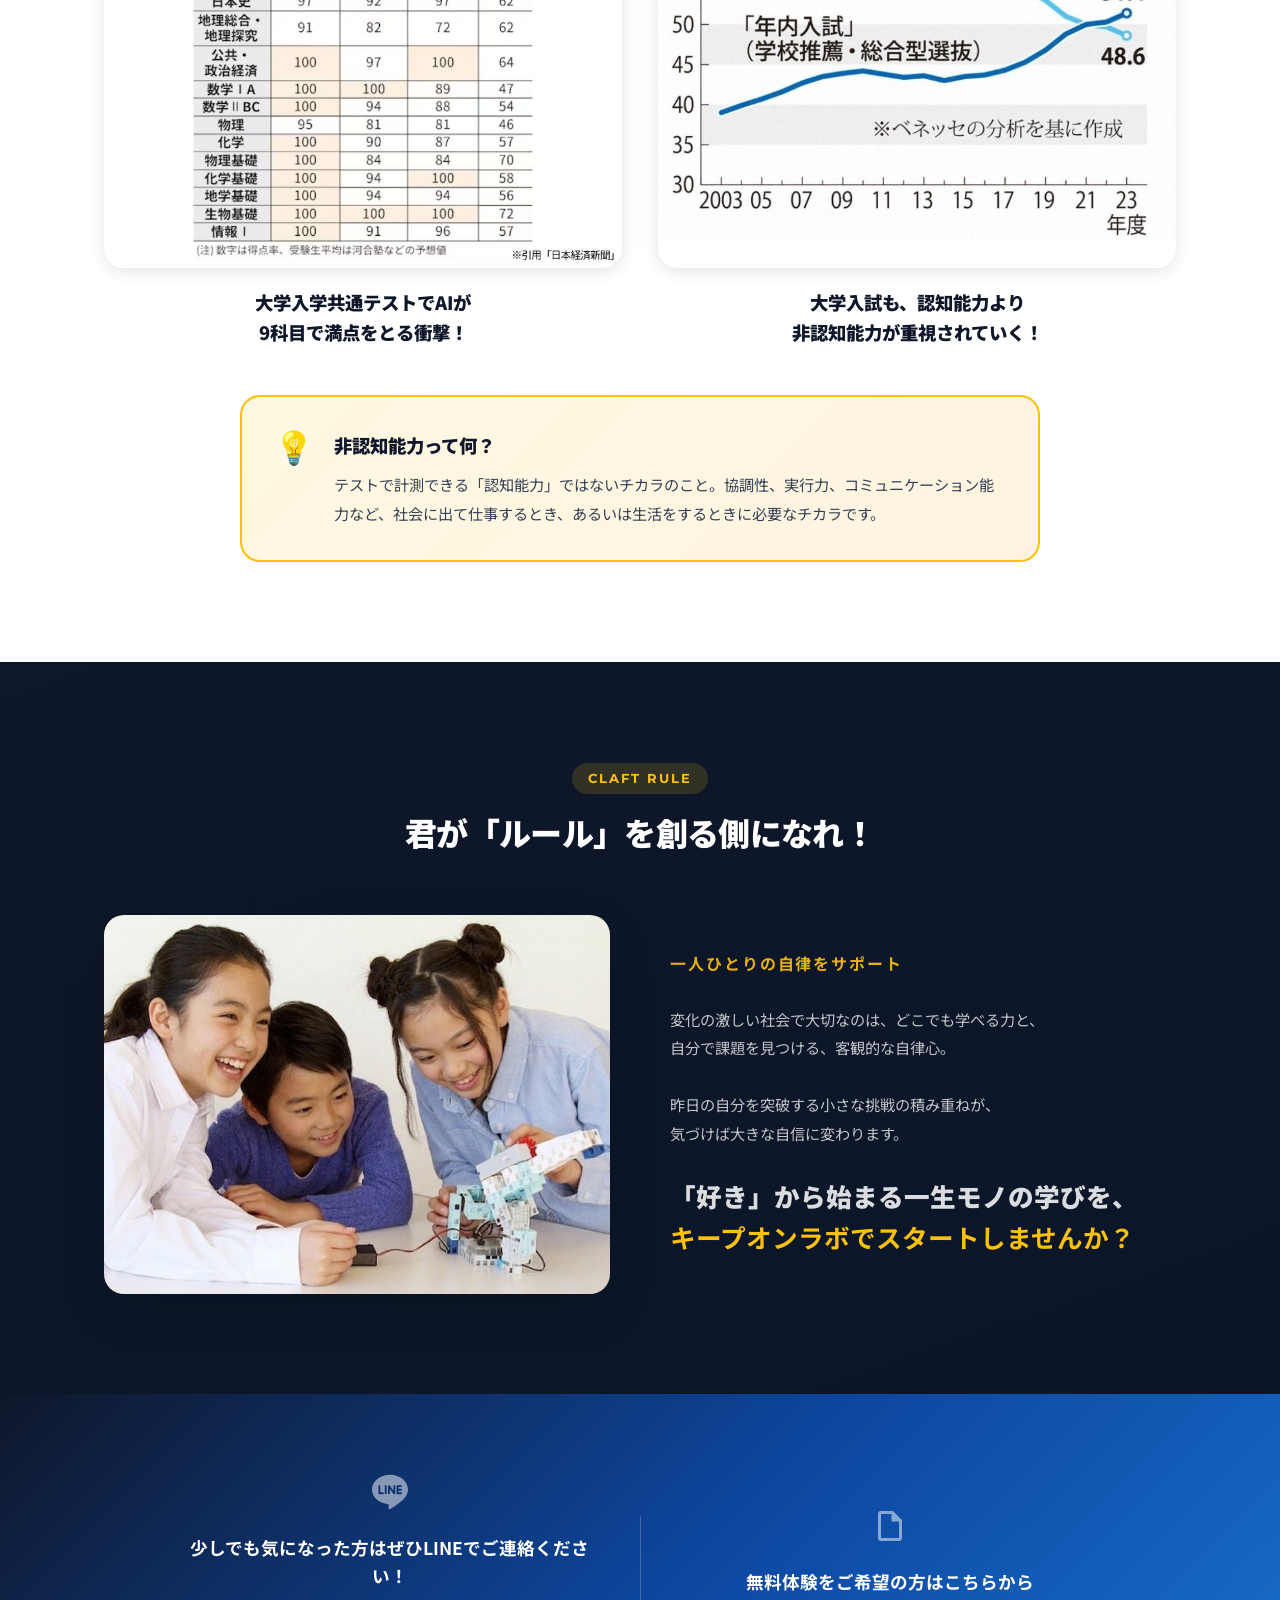
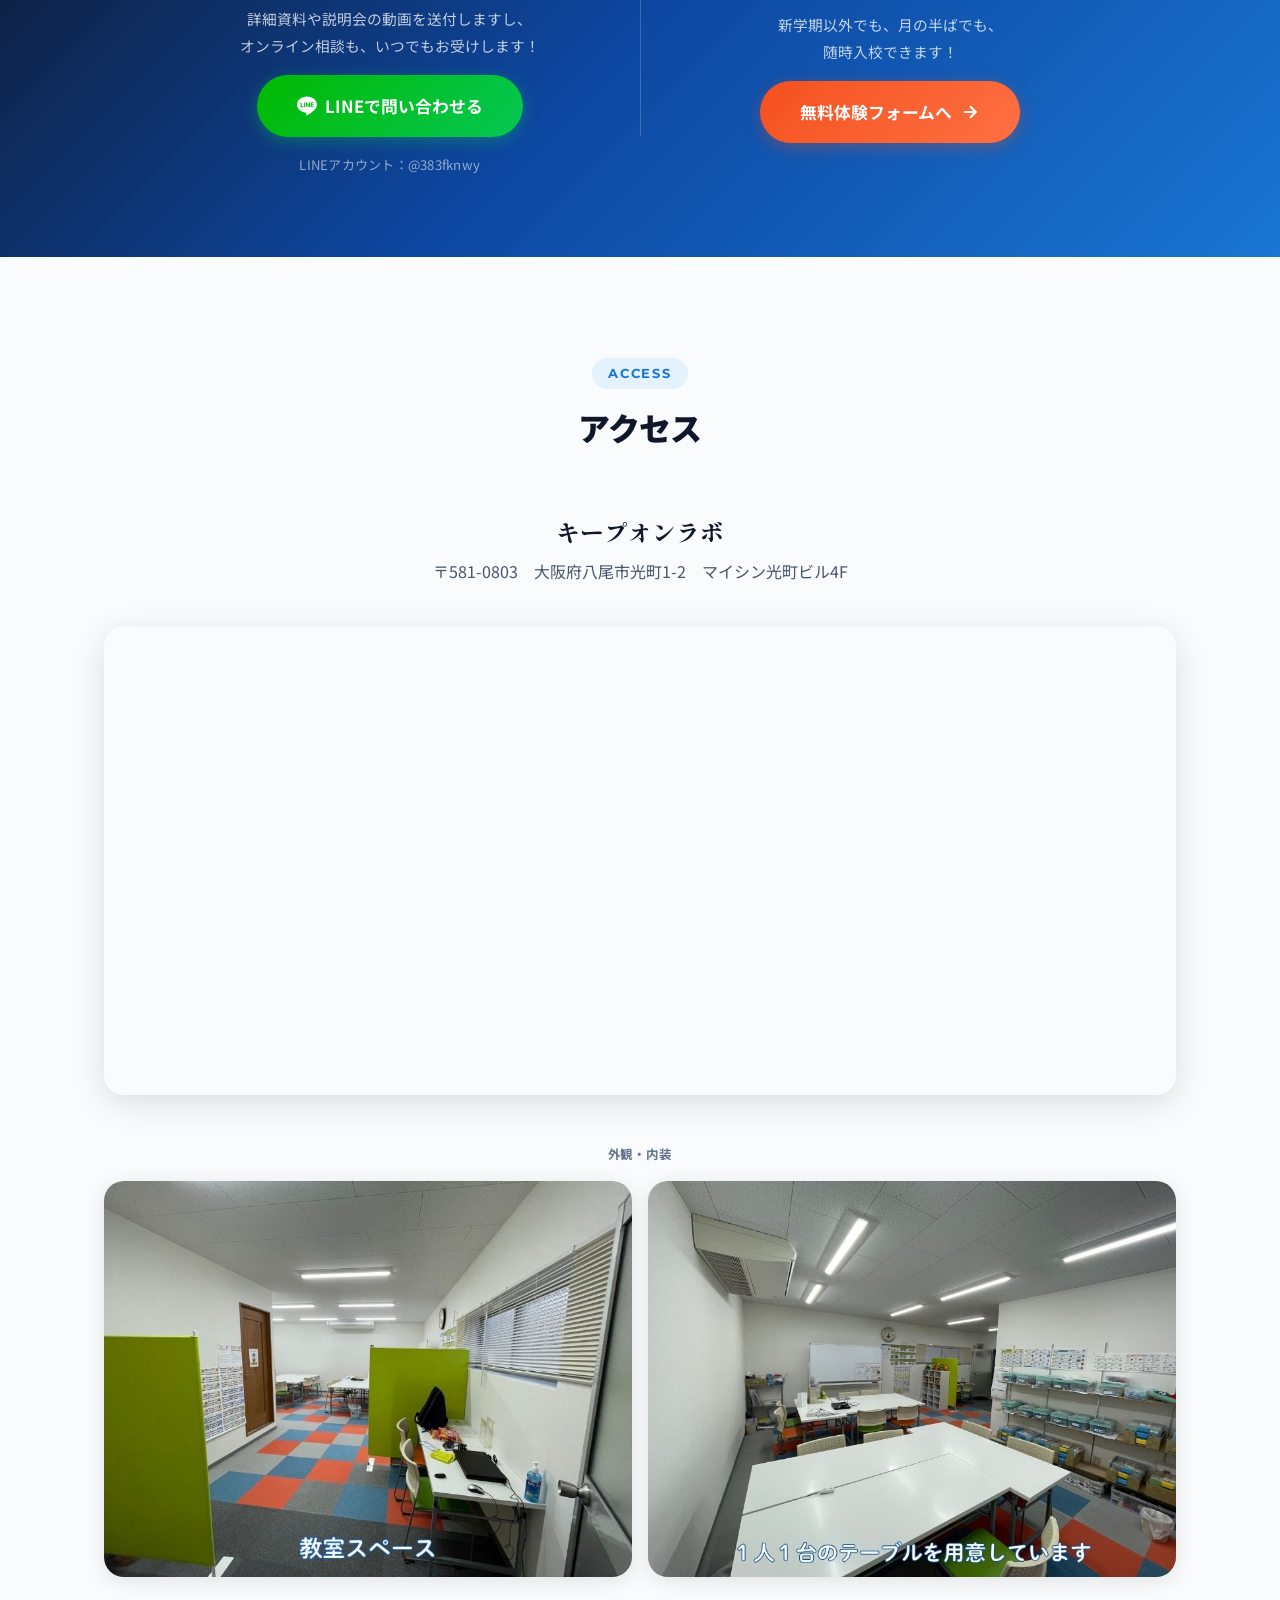
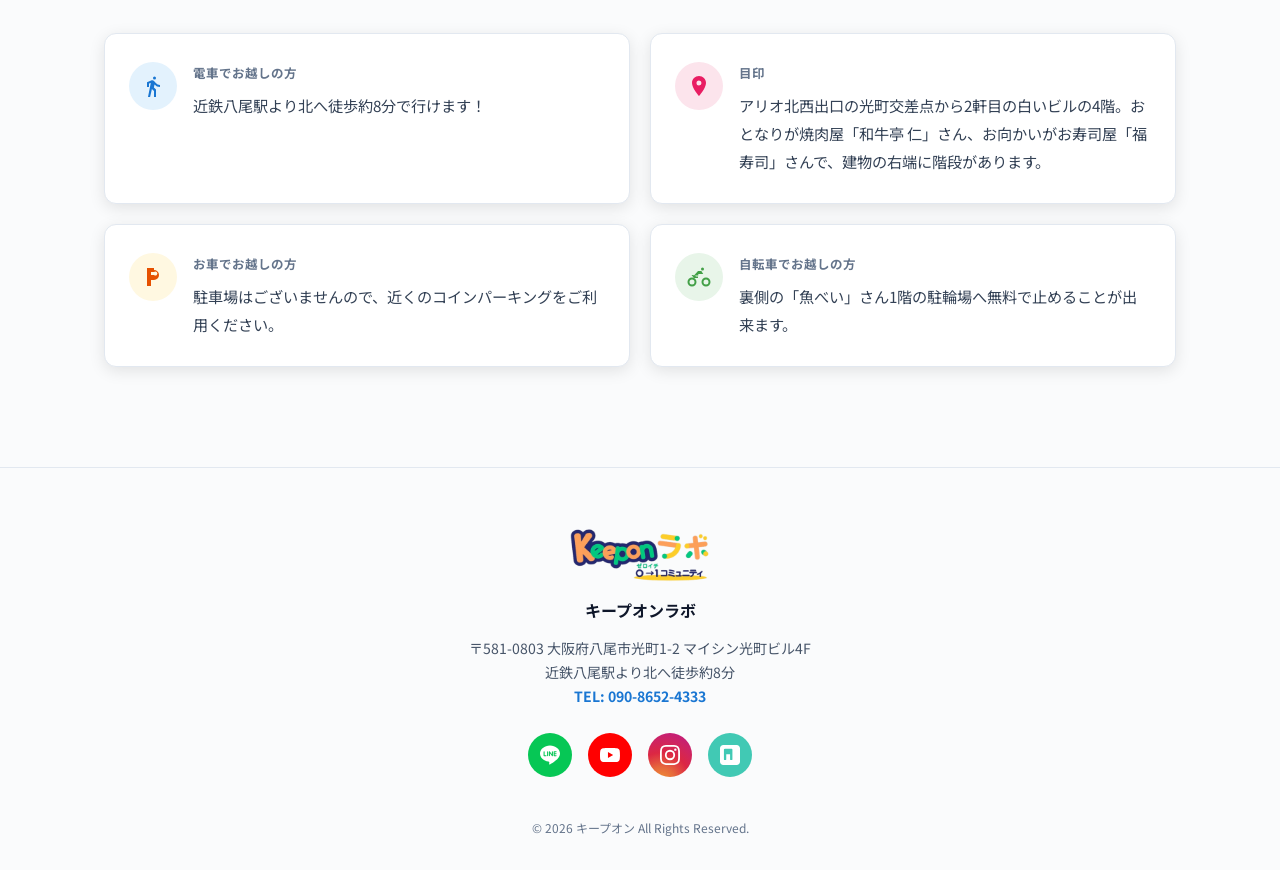
==== commit 5d19e149: "トップページ修正" ====
--- a/index.html
+++ b/index.html
@@ -204,20 +204,11 @@
           </div>
           <div class="curriculum-card reveal" data-delay="80">
             <div class="curriculum-card__img">
-              <img src="images/curriculum-minecraftsdgs.jpg" alt="SDGsに沿ったマインクラフトでのワールド作り" loading="lazy">
-            </div>
-            <div class="curriculum-card__body">
-              <h3 class="curriculum-card__title">SDGsに沿ったマインクラフトでのワールド作り</h3>
-              <p class="curriculum-card__text">マインクラフトのワールドでSDGsの課題に挑戦しよう！</p>
-            </div>
-          </div>
-          <div class="curriculum-card reveal" data-delay="160">
-            <div class="curriculum-card__img">
-              <img src="images/curriculum-minecraftprogramming.jpg" alt="教育版マインクラフトでのエージェントのプログラミング" loading="lazy">
-            </div>
-            <div class="curriculum-card__body">
-              <h3 class="curriculum-card__title">教育版マインクラフトでのエージェントのプログラミング</h3>
-              <p class="curriculum-card__text">エージェントにプログラムを与えて、マインクラフトの世界を自動化しよう！</p>
+              <img src="images/curriculum-minecraftprogramming.jpg" alt="教育版マインクラフトでプログラミング＆ワールドづくり" loading="lazy">
+            </div>
+            <div class="curriculum-card__body">
+              <h3 class="curriculum-card__title">教育版マインクラフトでプログラミング＆ワールドづくり</h3>
+              <p class="curriculum-card__text">エージェントにプログラムを与えて、マインクラフトの世界を自動化しよう！<br>マインクラフトのワールドでSDGsの課題に挑戦しよう！</p>
             </div>
           </div>
           <div class="curriculum-card reveal" data-delay="0">
@@ -318,12 +309,15 @@
           <h2 class="section__title">豊富なアイデアを試す機会と<br class="sp-only">異年齢との交流！</h2>
         </div>
         <div class="events__latest reveal">
-          <a href="https://claft.keeponlearning.fun/news" class="btn btn--yellow btn--lg events__latest-btn" target="_blank" rel="noopener">
-            <span class="events__latest-tag">NEW</span>
-            <svg width="20" height="20" viewBox="0 0 24 24" fill="none" stroke="currentColor" stroke-width="2.2"><path d="M3 10v4a1 1 0 0 0 1 1h3l5 4V5L7 9H4a1 1 0 0 0-1 1z"/><path d="M16 9a3 3 0 0 1 0 6"/><path d="M18.5 6.5a7 7 0 0 1 0 11"/></svg>
-            最新イベント情報
-            <svg class="btn__arrow" viewBox="0 0 24 24" fill="none" stroke="currentColor" stroke-width="2.5"><path d="M5 12h14M12 5l7 7-7 7"/></svg>
-          </a>
+          <div class="events__preview">
+            <a href="https://claft.keeponlearning.fun/news" class="btn btn--yellow events__preview-header events__latest-btn" target="_blank" rel="noopener">
+              <span class="events__latest-tag">NEW</span>
+              <svg width="20" height="20" viewBox="0 0 24 24" fill="none" stroke="currentColor" stroke-width="2.2"><path d="M3 10v4a1 1 0 0 0 1 1h3l5 4V5L7 9H4a1 1 0 0 0-1 1z"/><path d="M16 9a3 3 0 0 1 0 6"/><path d="M18.5 6.5a7 7 0 0 1 0 11"/></svg>
+              <span class="events__preview-title">最新イベント情報</span>
+              <svg class="btn__arrow" viewBox="0 0 24 24" fill="none" stroke="currentColor" stroke-width="2.5"><path d="M5 12h14M12 5l7 7-7 7"/></svg>
+            </a>
+            <iframe class="events__preview-frame" src="https://claft.keeponlearning.fun/news" loading="lazy" title="最新イベント情報プレビュー"></iframe>
+          </div>
         </div>
         <div class="events__grid">
           <a href="https://www.keeponlearning.fun/event" class="event-card reveal" data-delay="0" target="_blank" rel="noopener">
@@ -395,6 +389,7 @@
         </div>
         <div class="cta-simple__divider"></div>
         <div class="cta-simple__item">
+          <img src="images/voice.png" alt="スクールに通う方の声" class="cta-simple__img" loading="lazy">
           <p class="cta-banner__text">実際に通う方のリアルな声をご覧ください！</p>
           <a href="voices.html" class="btn btn--blue btn--lg">
             スクールに通う方の声
--- a/css/style.css
+++ b/css/style.css
@@ -861,7 +861,9 @@
 /* ---------- EVENTS ---------- */
 .events__latest {
   display: flex;
-  justify-content: center;
+  flex-direction: column;
+  align-items: center;
+  gap: 14px;
   margin-bottom: 40px;
 }
 
@@ -1016,6 +1018,14 @@
   flex-shrink: 0;
 }
 
+.cta-simple__img {
+  max-width: 540px;
+  width: 100%;
+  height: auto;
+  border-radius: var(--radius-lg);
+  box-shadow: var(--shadow-md);
+}
+
 /* ---------- Trial CTA ---------- */
 .cta-banner--trial {
   padding: 80px 0;
@@ -2413,3 +2423,54 @@
     padding: 24px 20px 20px;
   }
 }
+
+/* ---------- Events inline preview (iframe embed) ---------- */
+.events__preview {
+  width: 100%;
+  max-width: 720px;
+  background: var(--white);
+  border-radius: var(--radius-lg);
+  box-shadow: var(--shadow-xl);
+  overflow: hidden;
+  display: flex;
+  flex-direction: column;
+}
+
+.events__preview-header {
+  display: flex;
+  align-items: center;
+  justify-content: center;
+  gap: 10px;
+  padding: 16px 20px;
+  border-radius: 0;
+  flex-shrink: 0;
+}
+
+.events__preview-header.events__latest-btn::before {
+  display: none;
+}
+
+.events__preview-header .events__latest-tag {
+  position: static;
+  transform: none;
+  box-shadow: none;
+}
+
+.events__preview-title {
+  font-weight: 900;
+  font-size: 1rem;
+}
+
+.events__preview-frame {
+  width: 100%;
+  height: 420px;
+  border: none;
+  display: block;
+  background: var(--gray-100, #f1f5f9);
+}
+
+@media (max-width: 640px) {
+  .events__preview-frame {
+    height: 320px;
+  }
+}
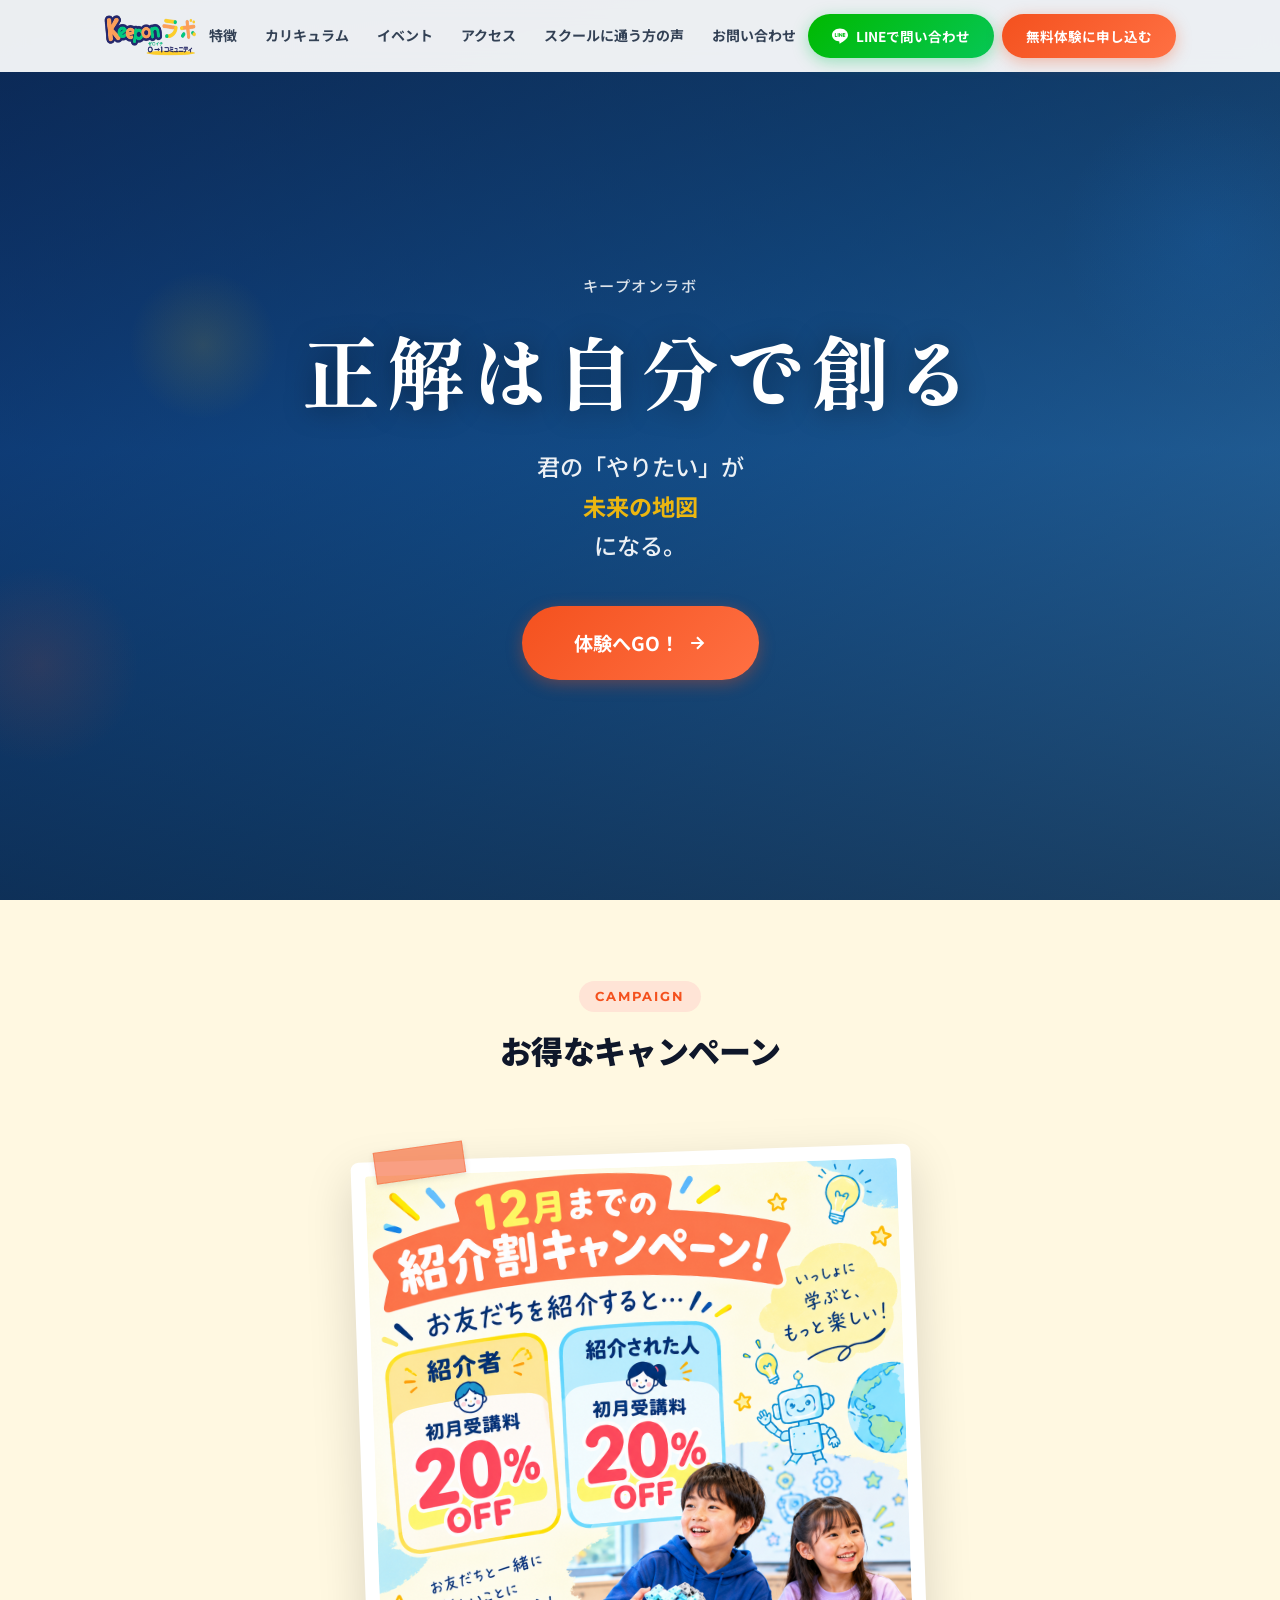
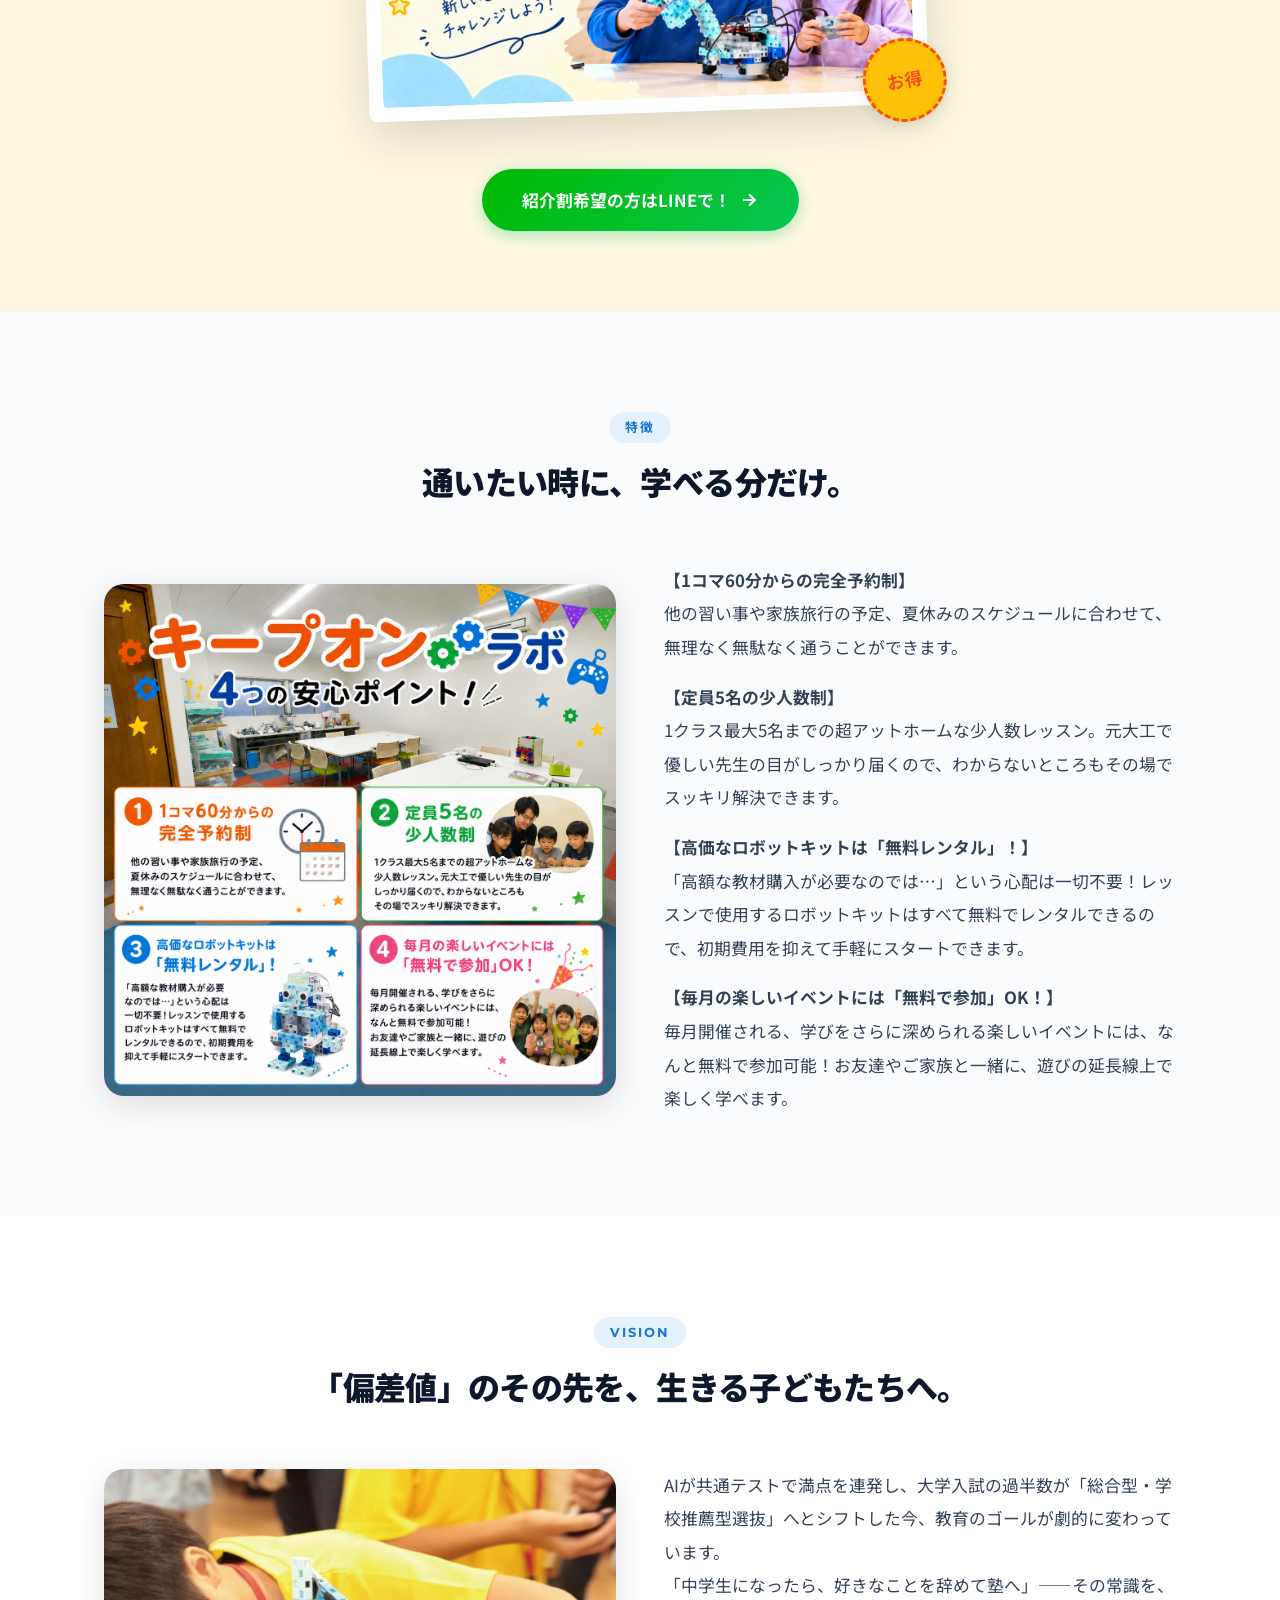
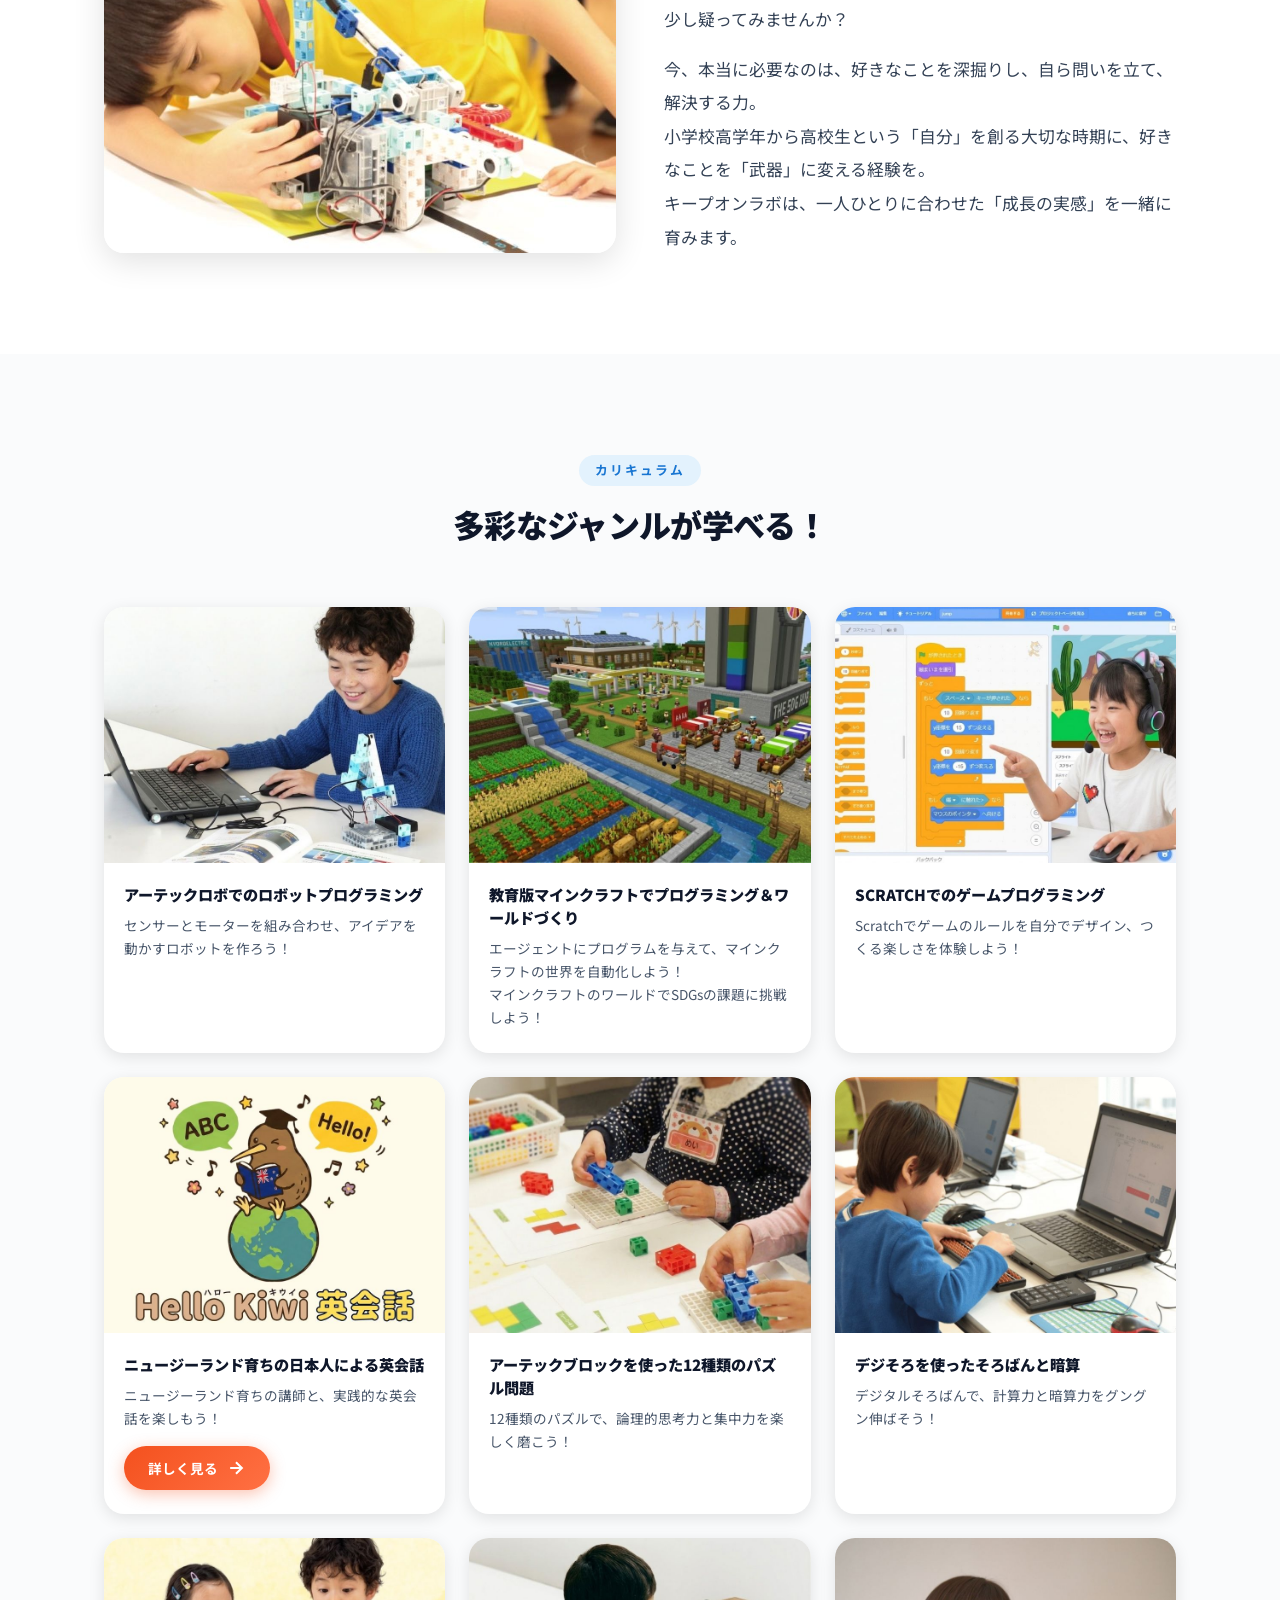
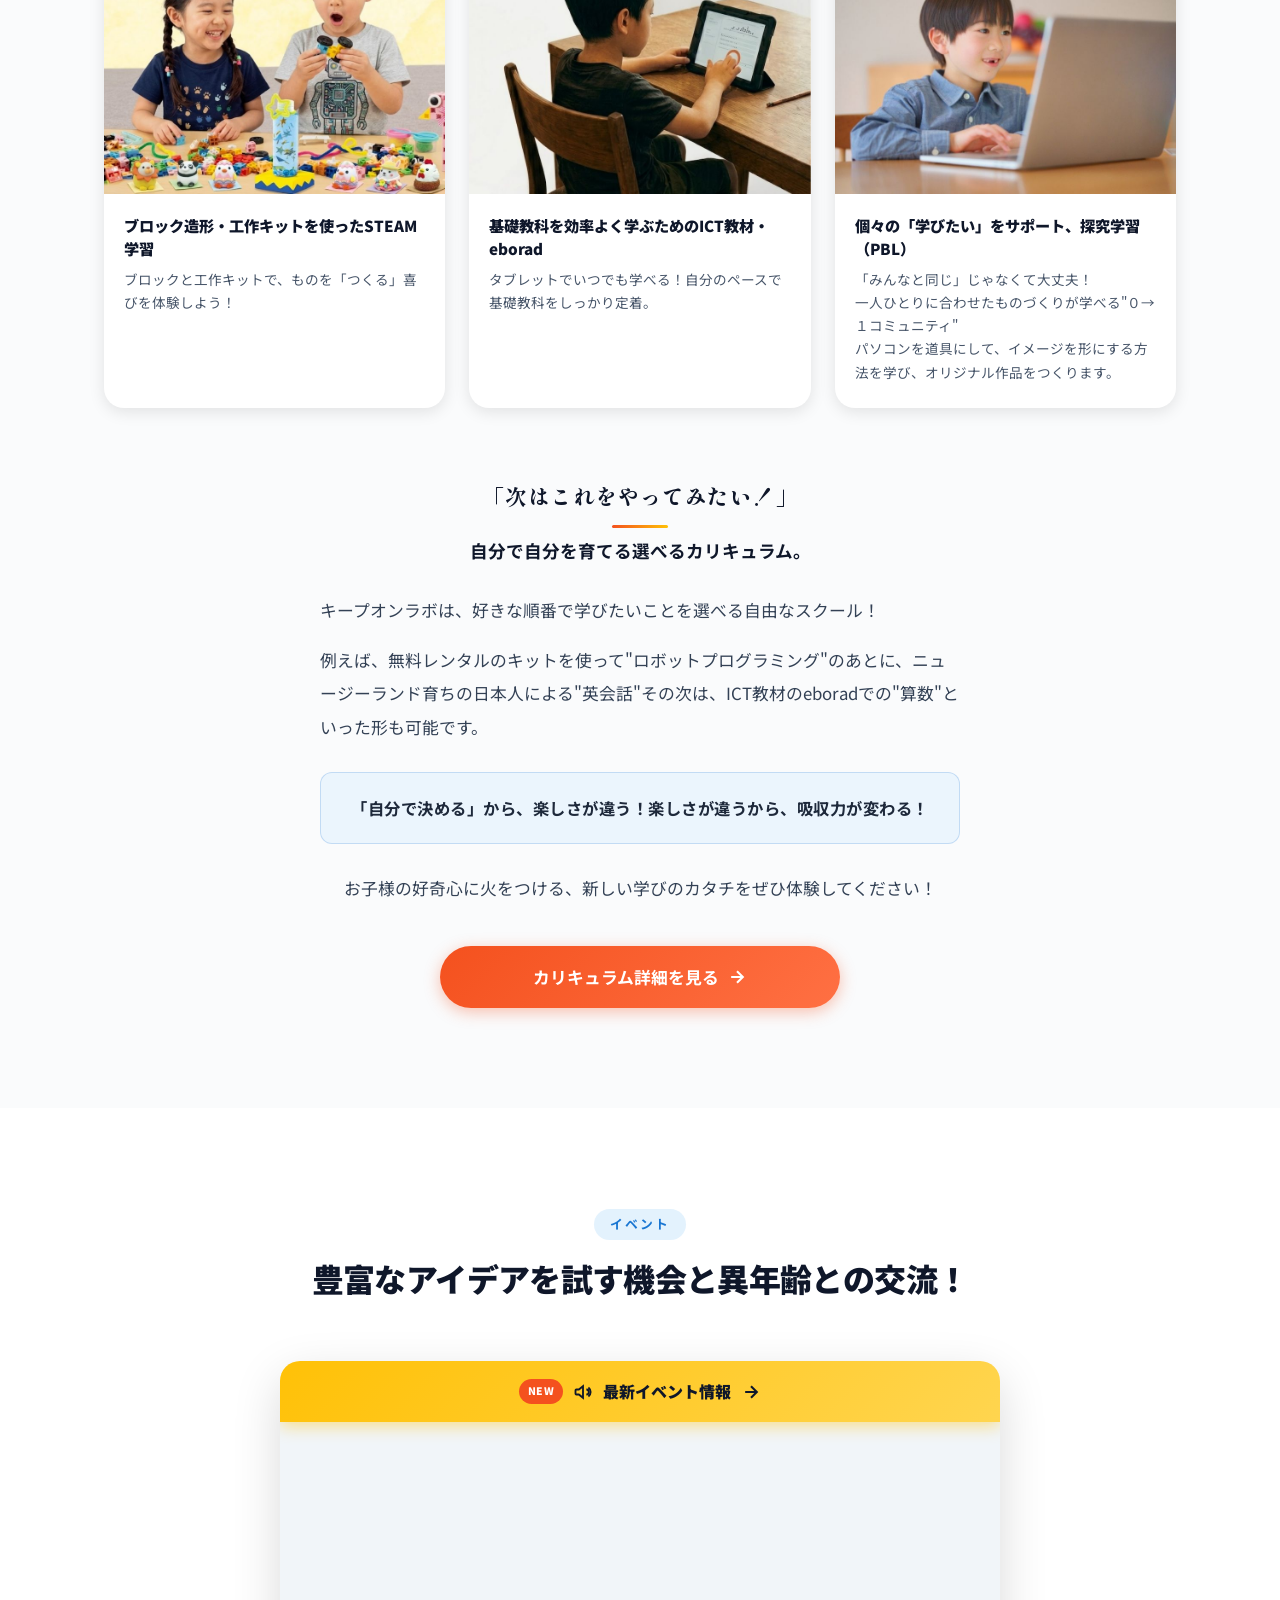
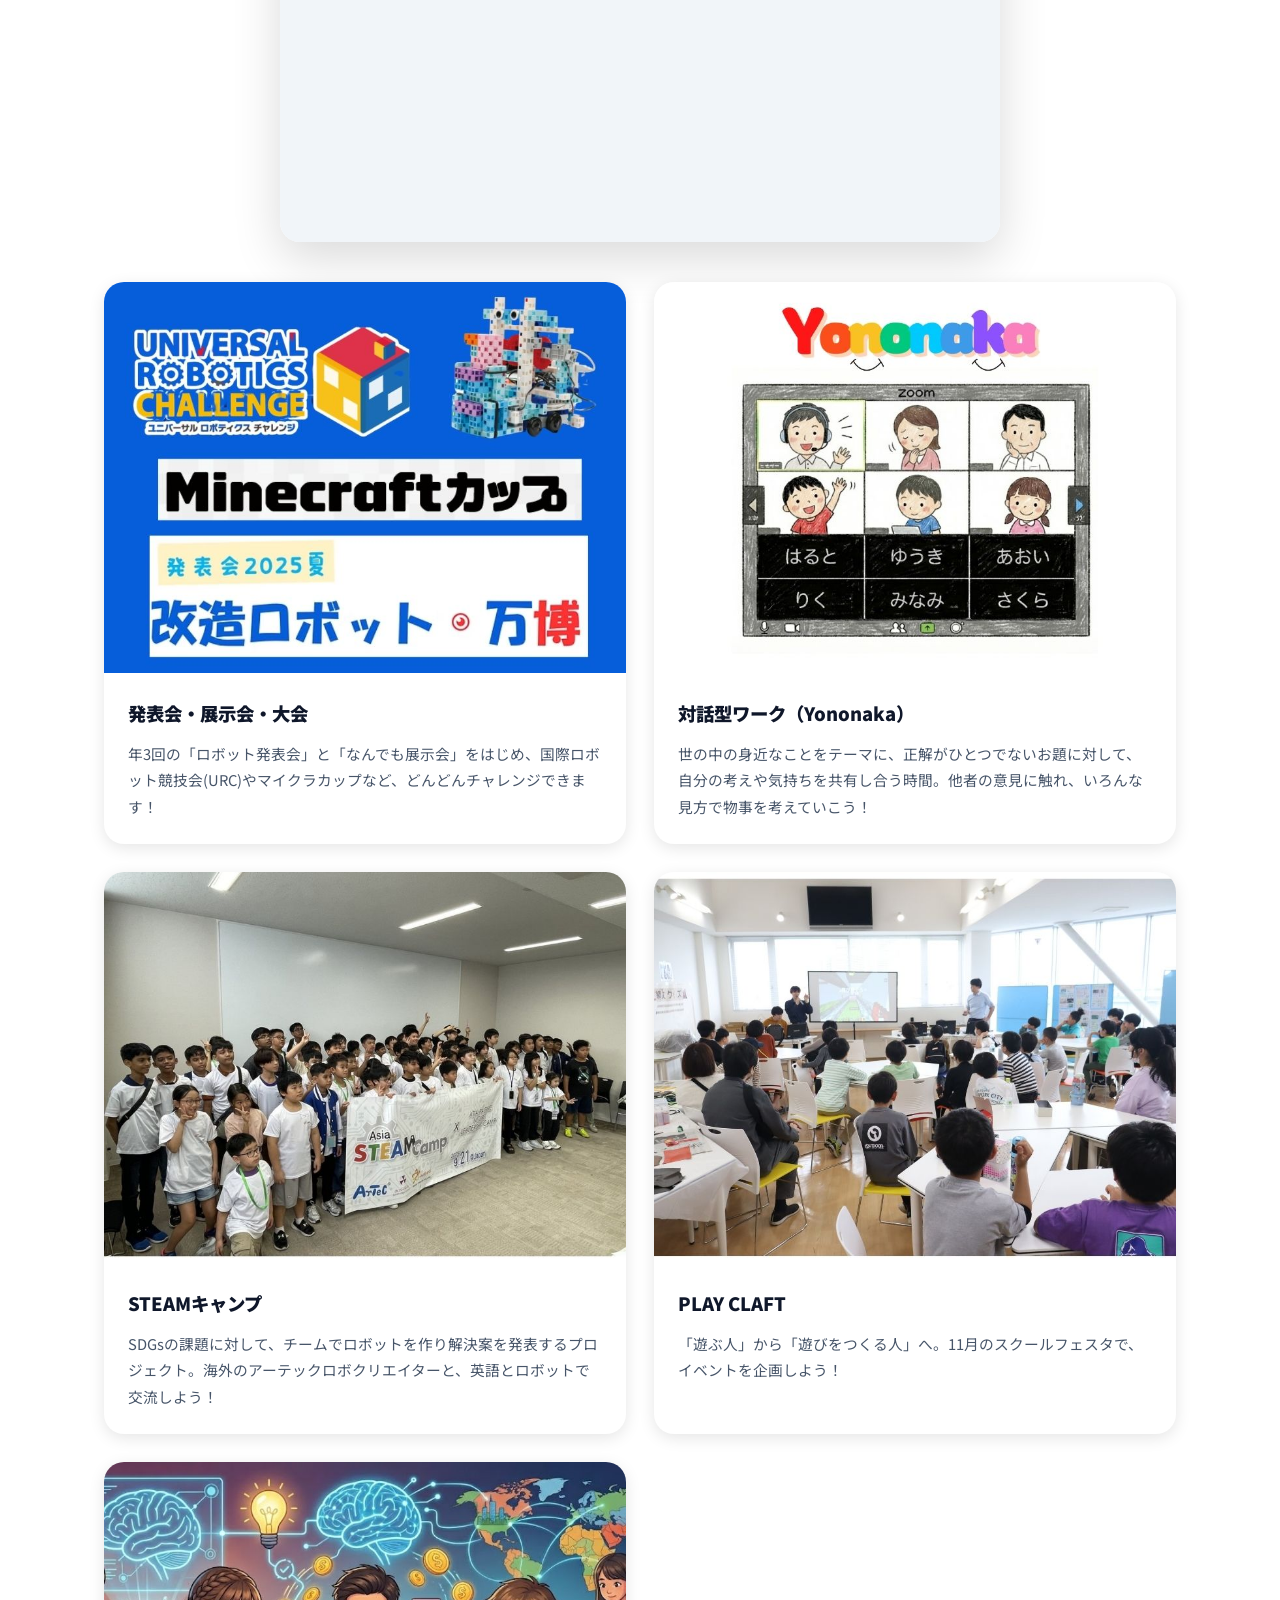
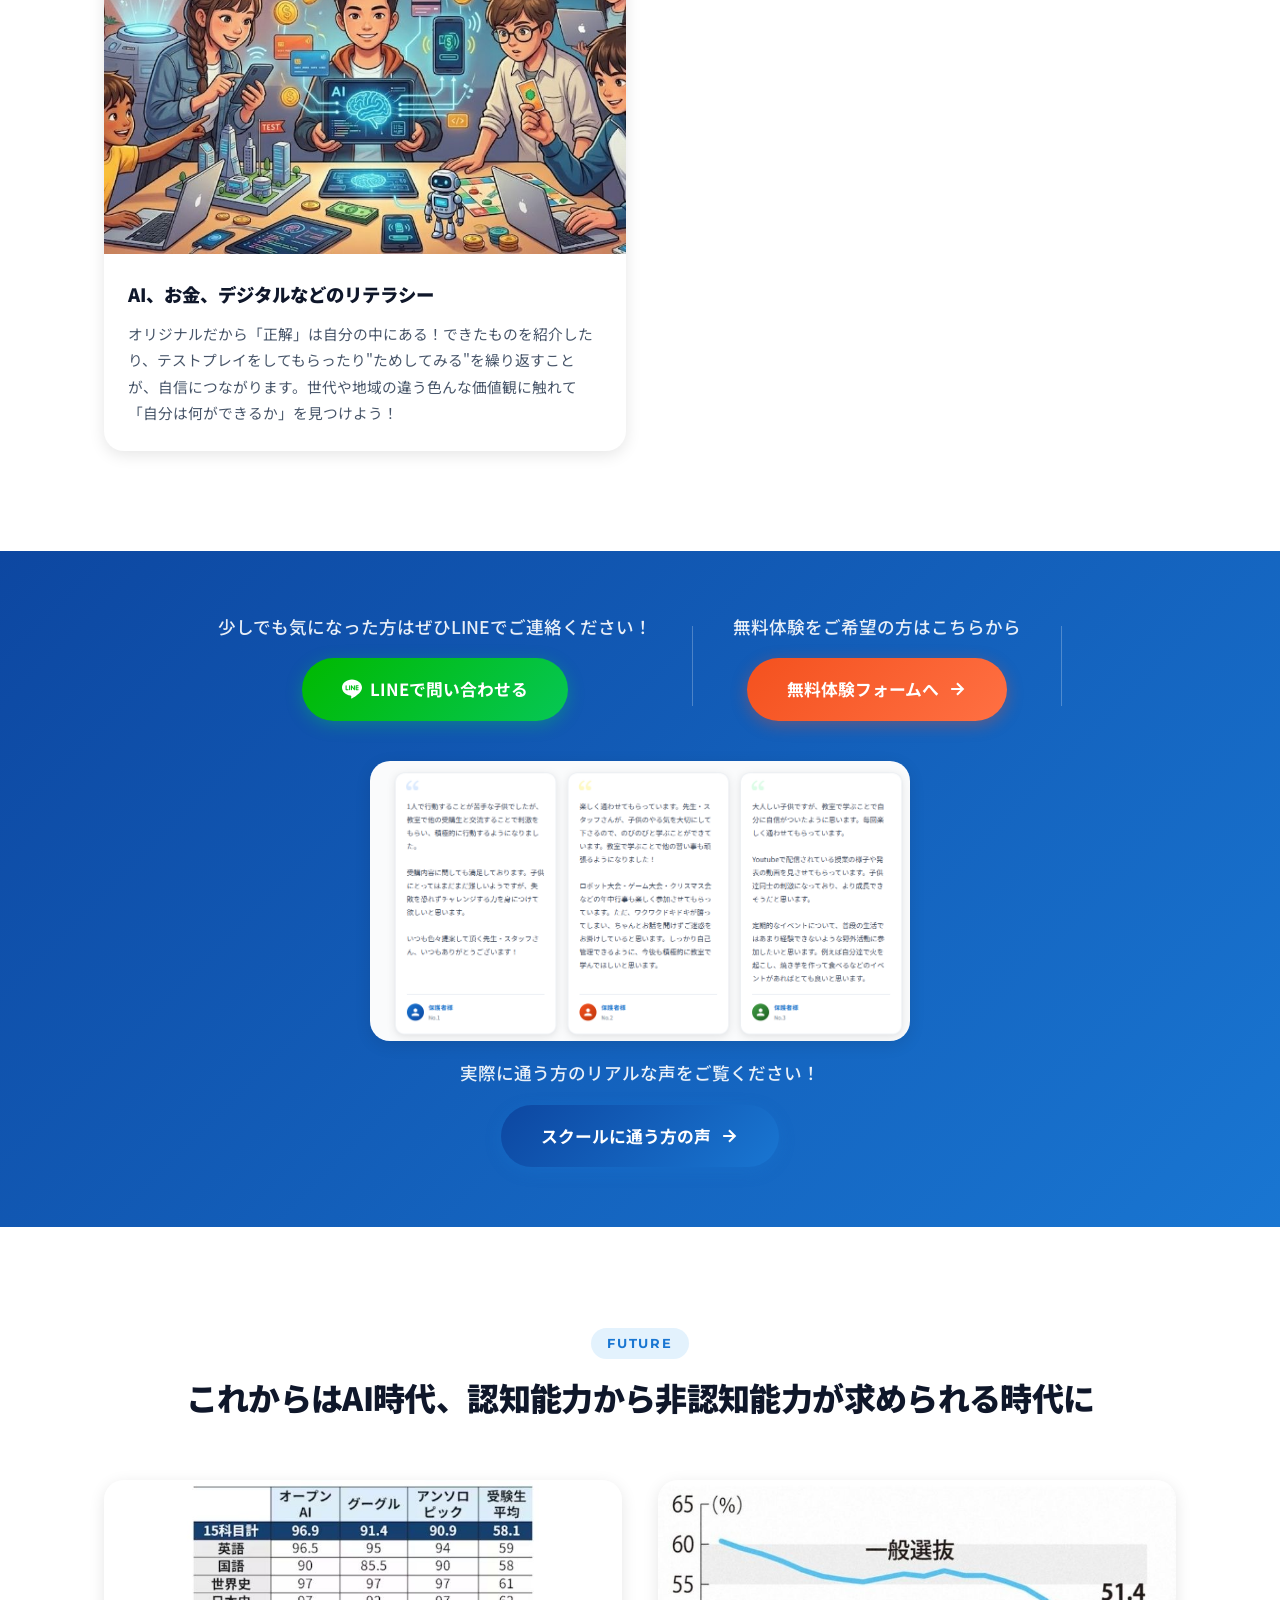
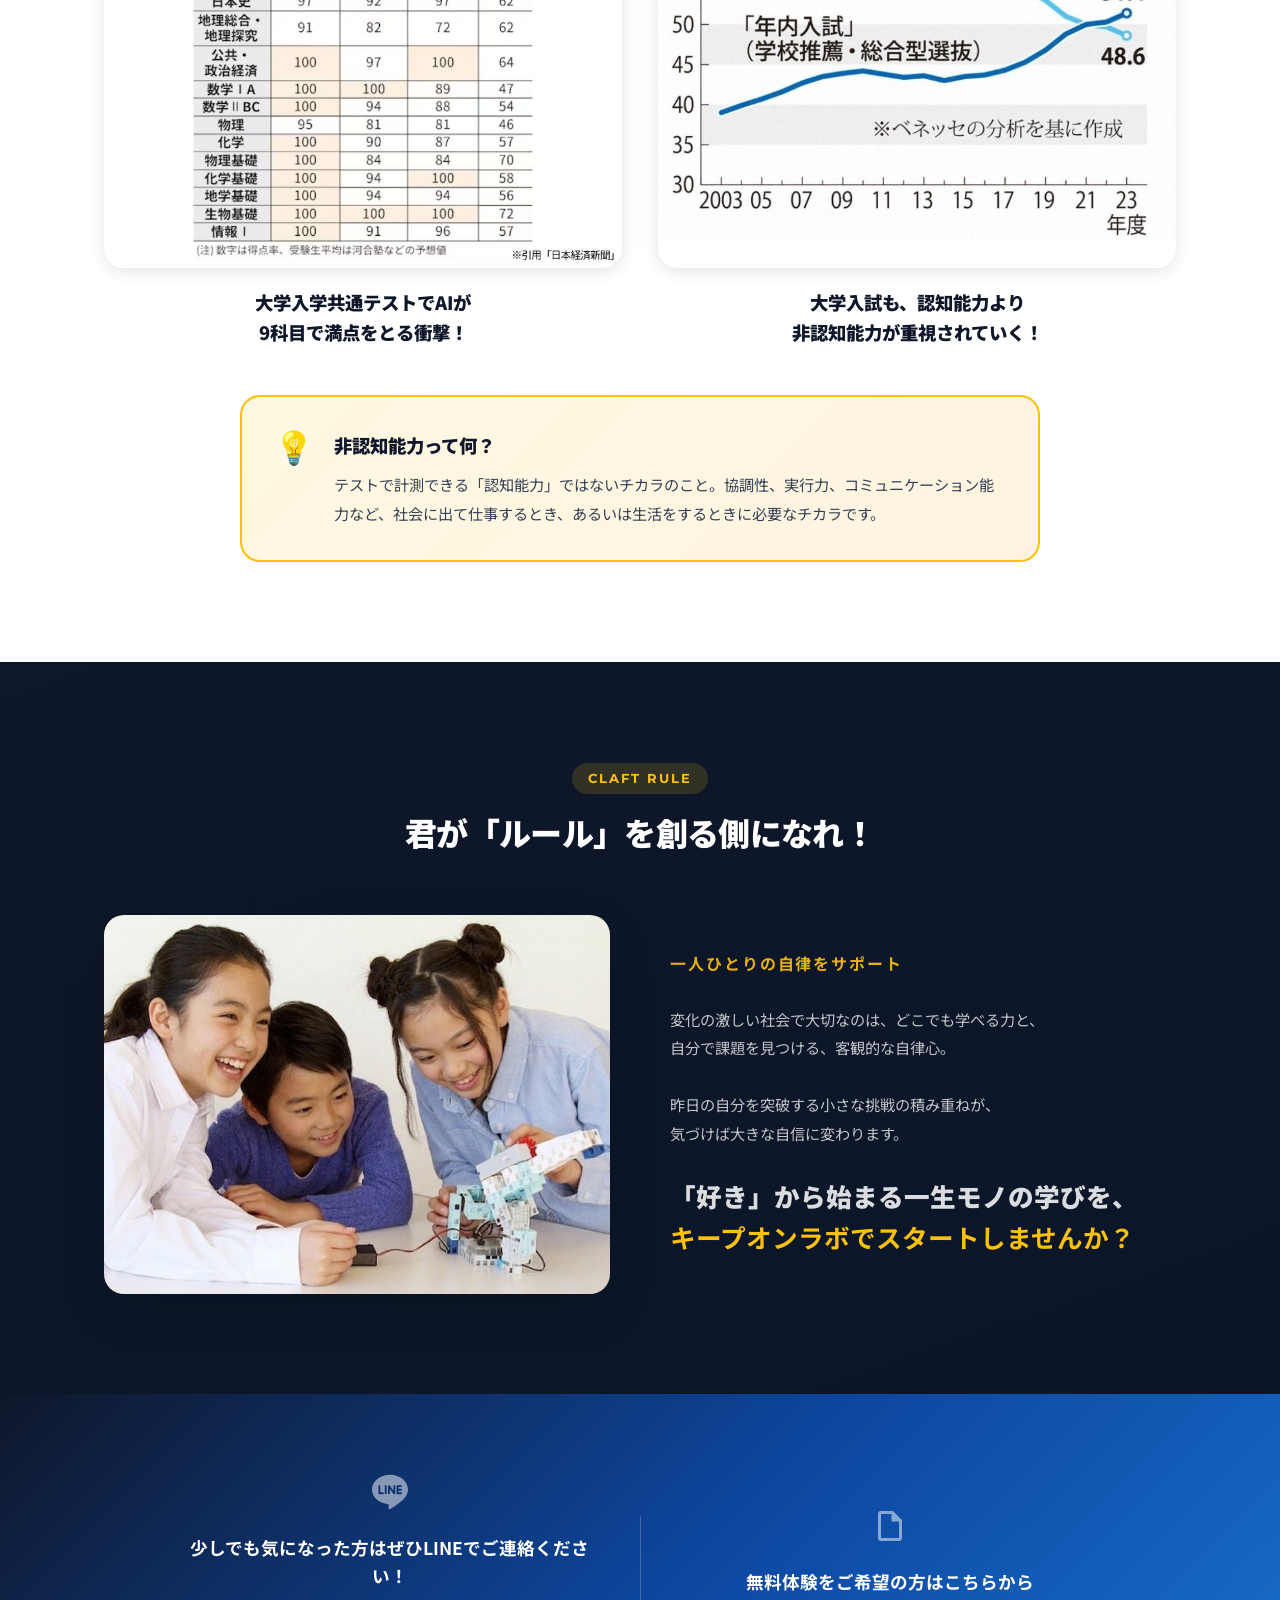
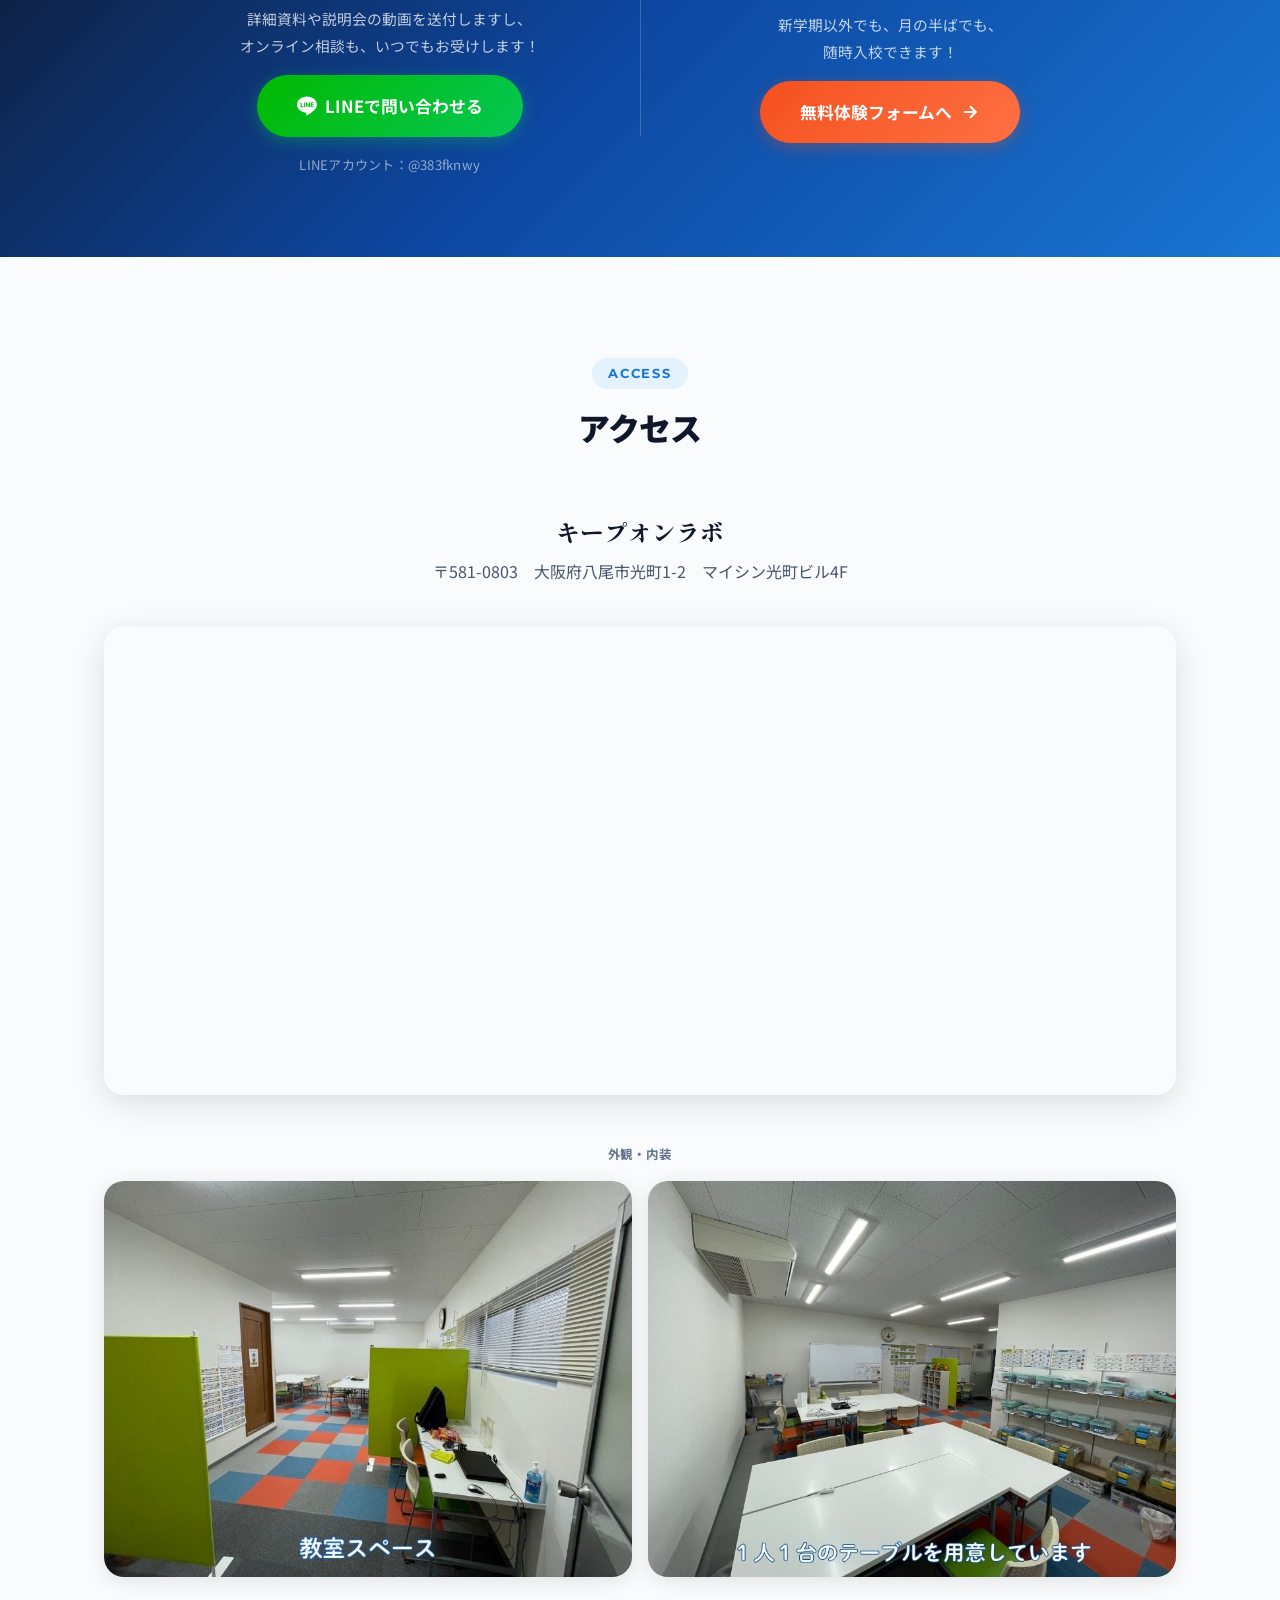
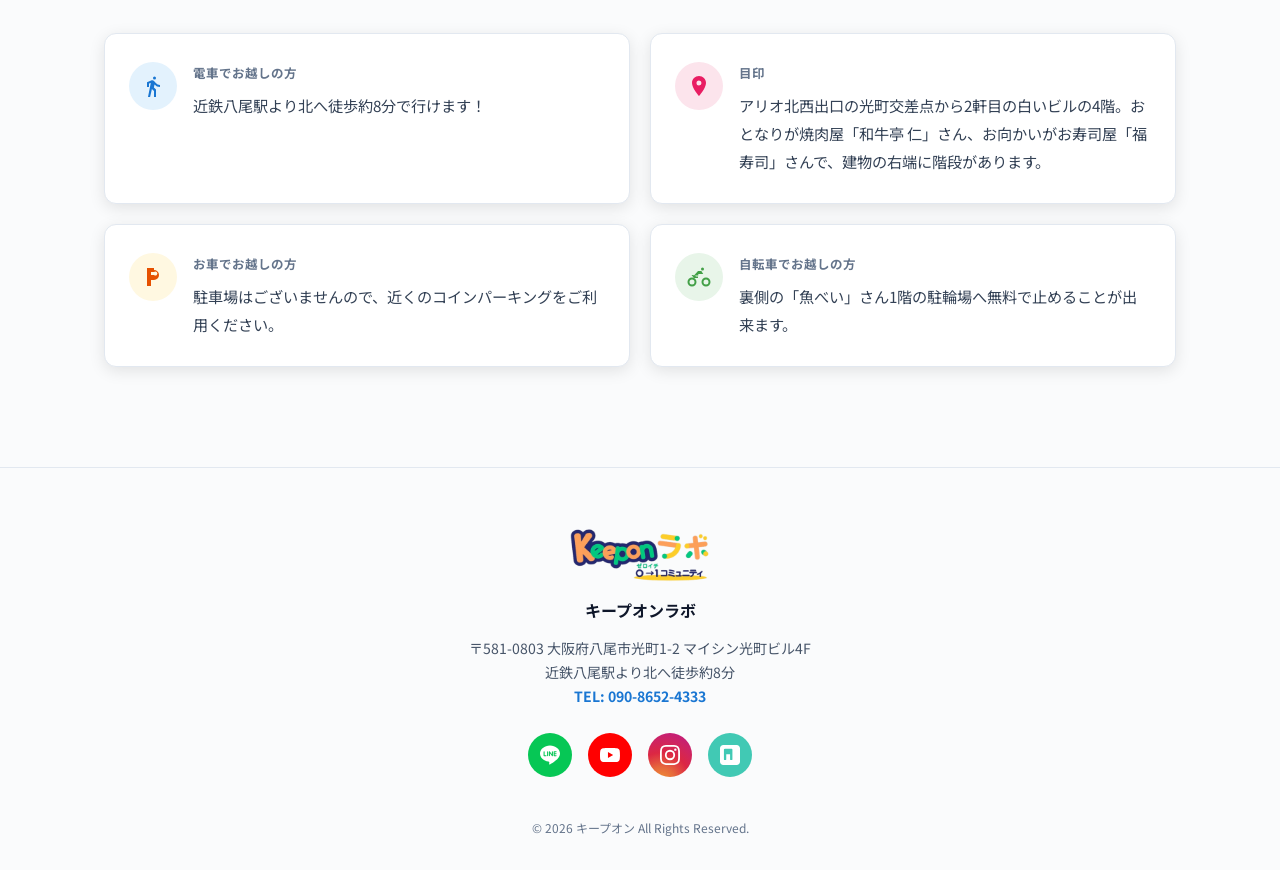
==== commit 5ed72fdb: "トップページ修正" ====
--- a/index.html
+++ b/index.html
@@ -126,8 +126,8 @@
           </div>
         </div>
         <div class="campaign__cta reveal">
-          <a href="summer-lab.html" class="btn btn--blue btn--lg">
-            サマプロラボって？
+          <a href="https://lin.ee/8HKUfVz" class="btn btn--line btn--lg" target="_blank" rel="noopener">
+            紹介割希望の方はLINEで！
             <svg class="btn__arrow" viewBox="0 0 24 24" fill="none" stroke="currentColor" stroke-width="2.5"><path d="M5 12h14M12 5l7 7-7 7"/></svg>
           </a>
         </div>
